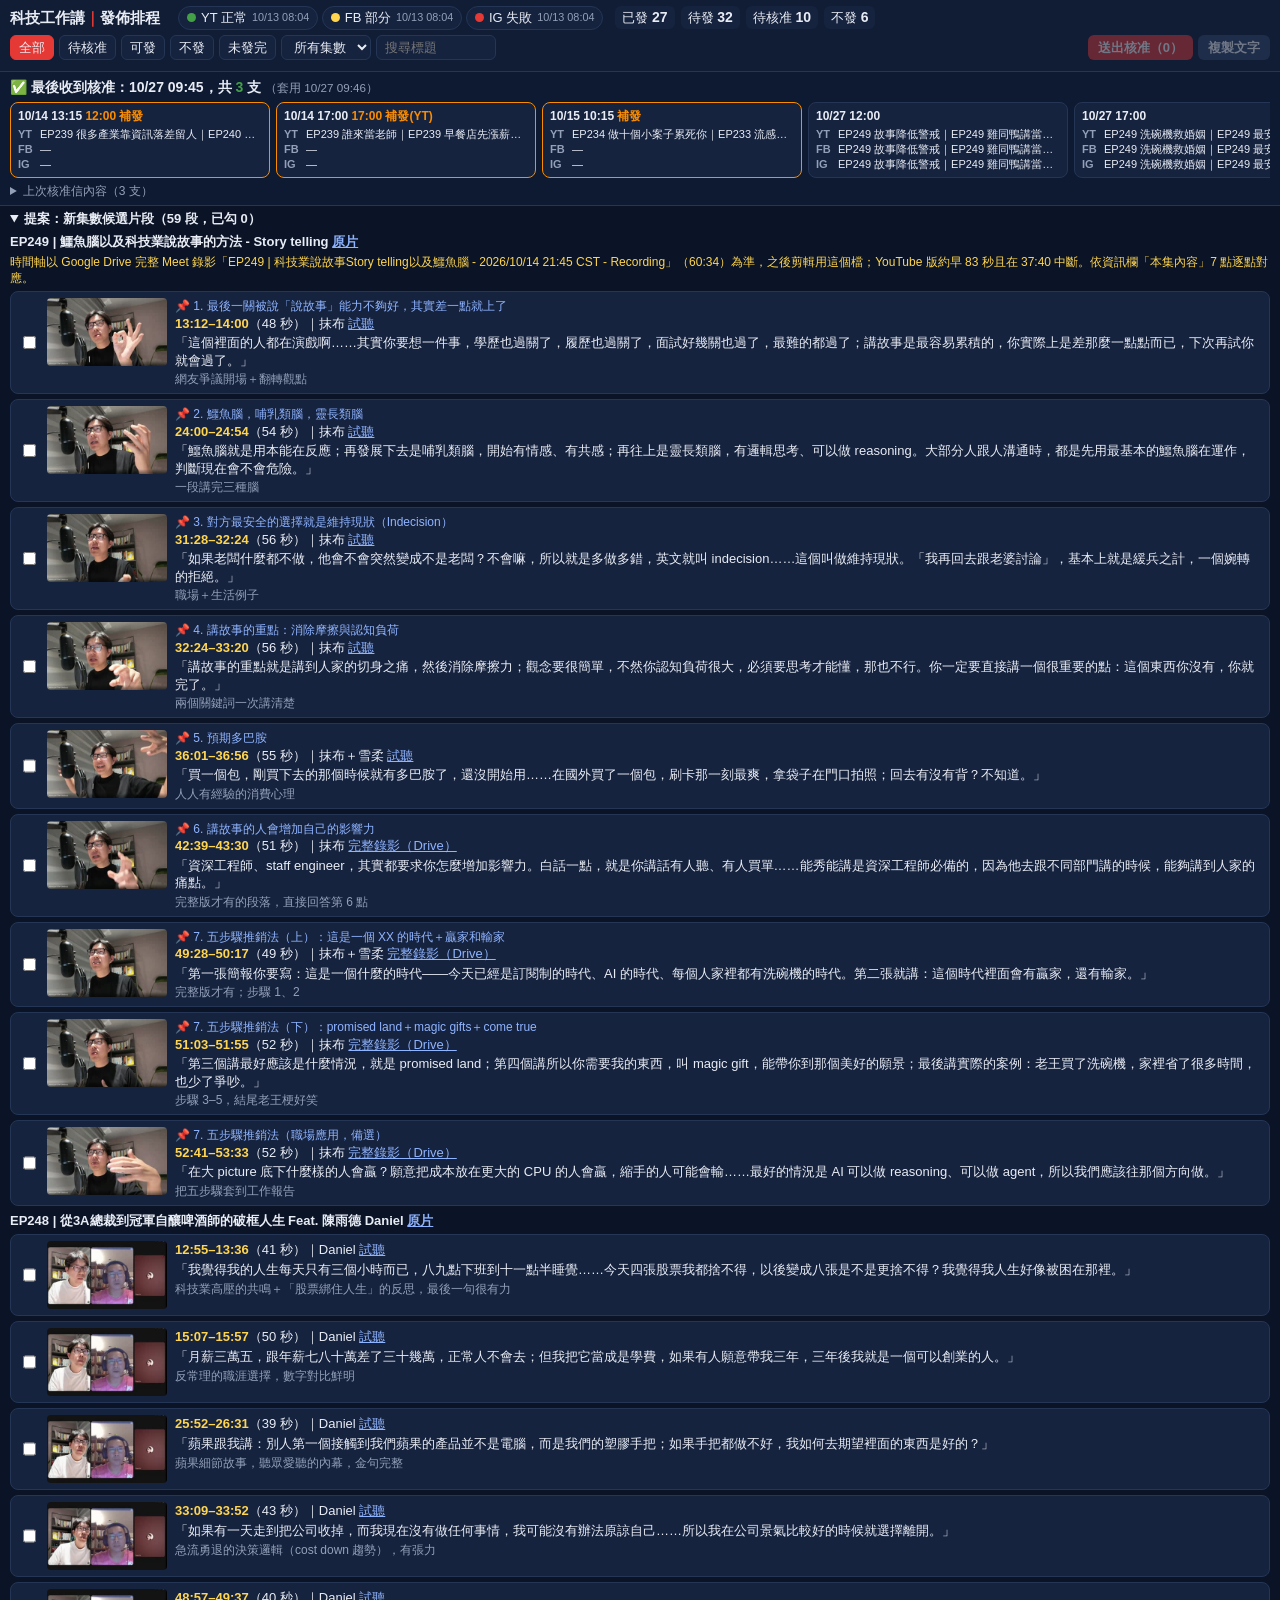
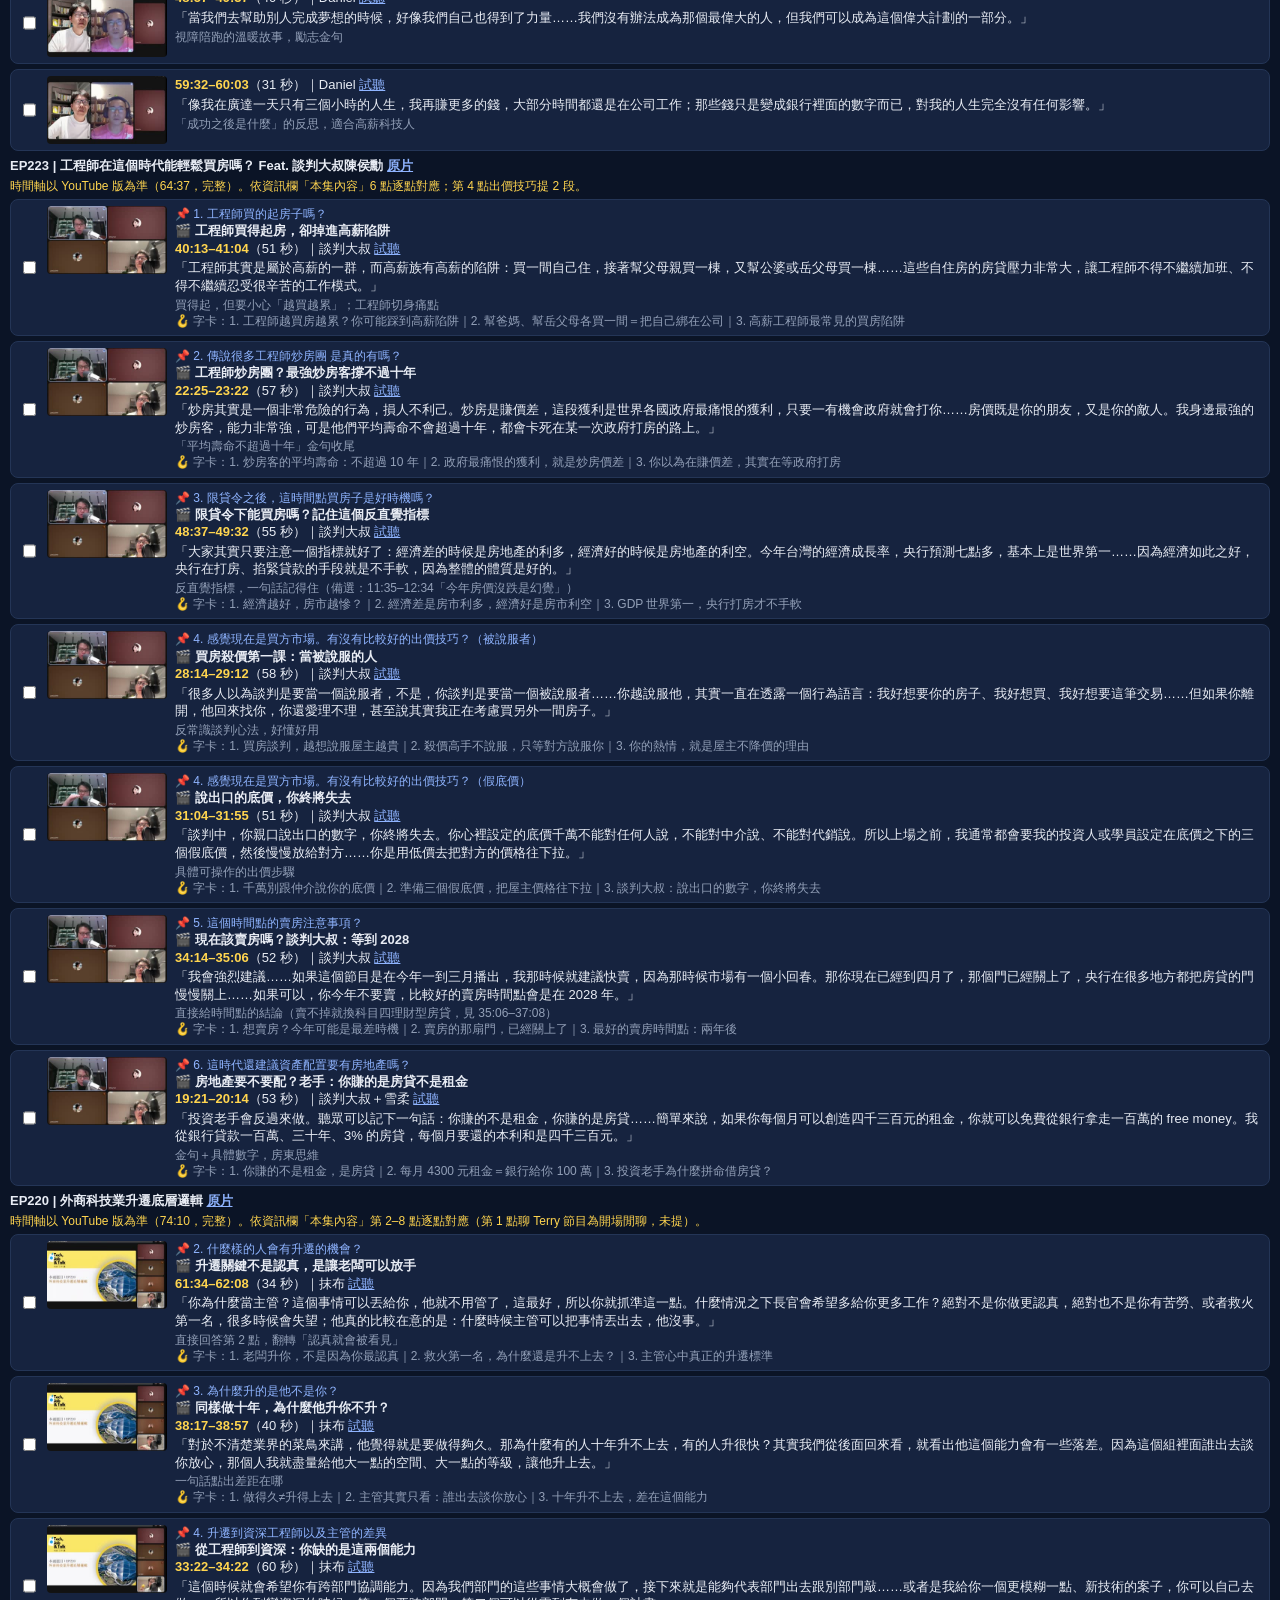
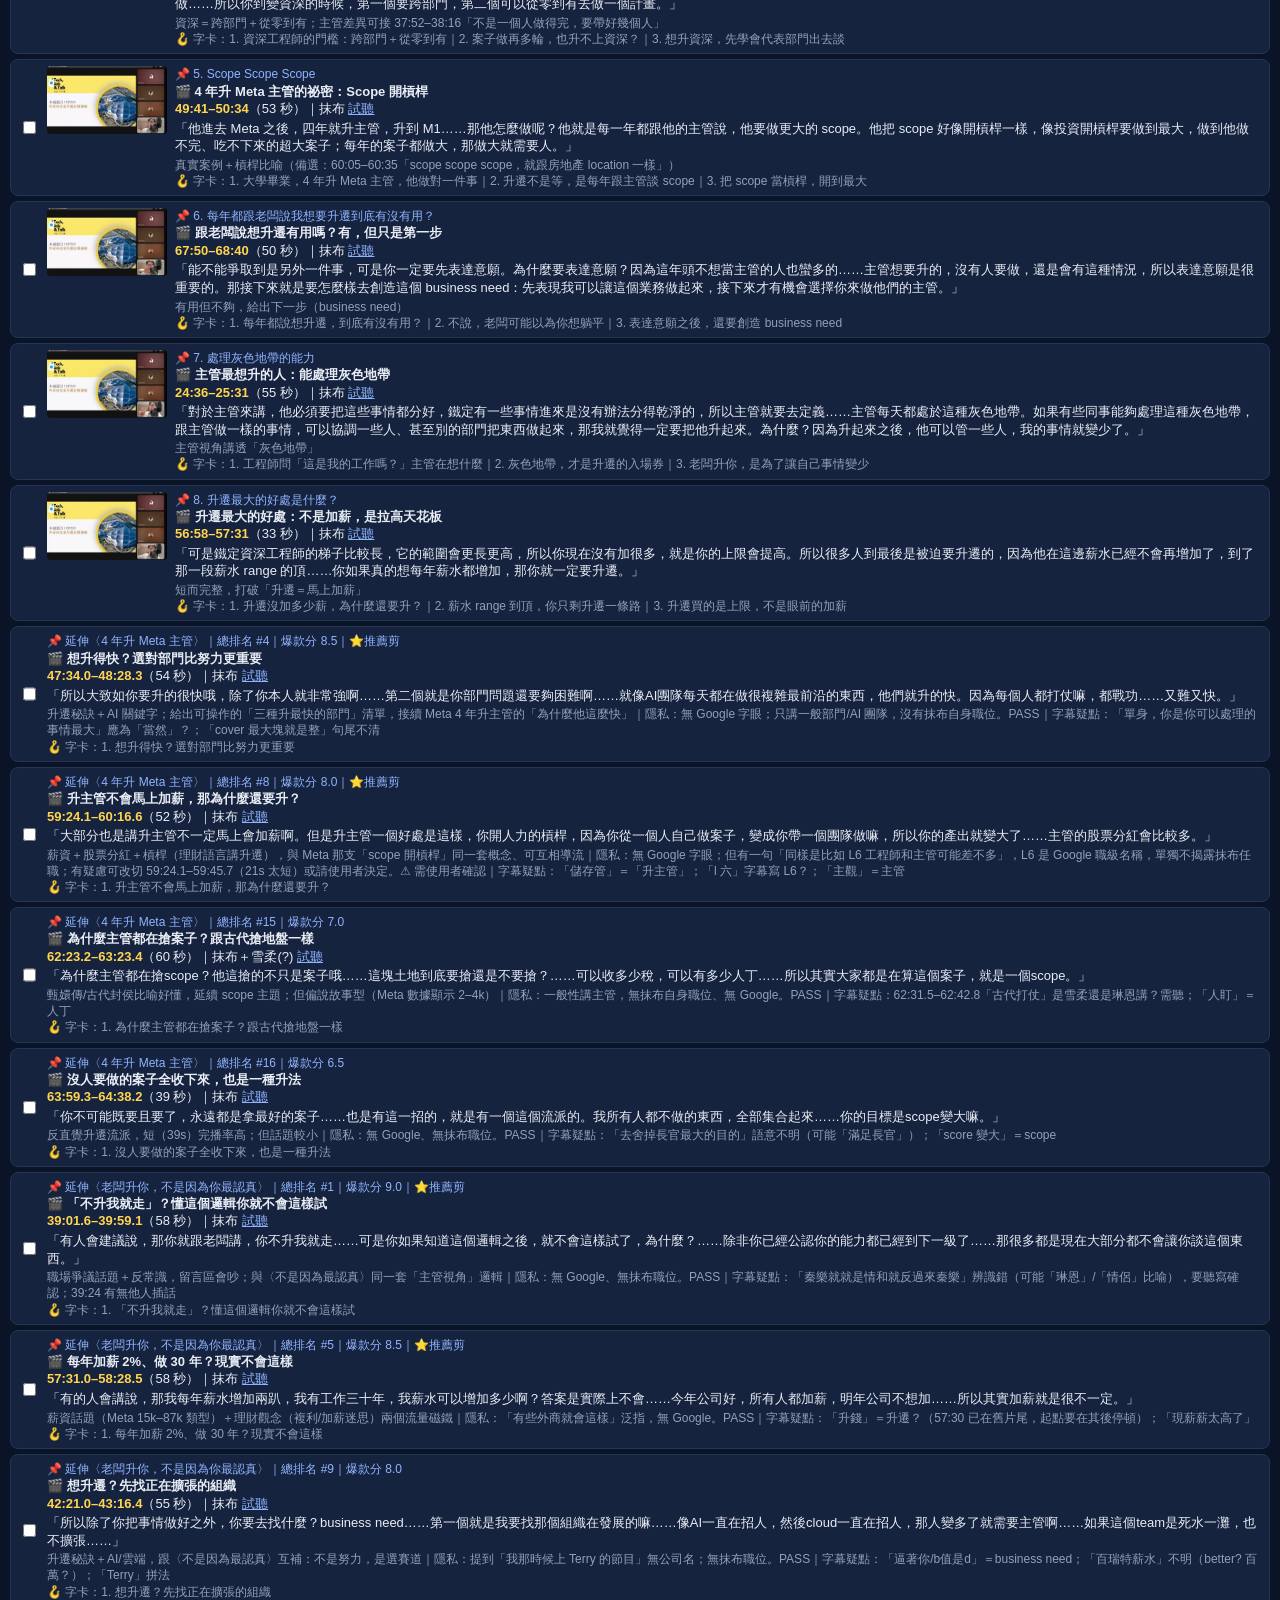
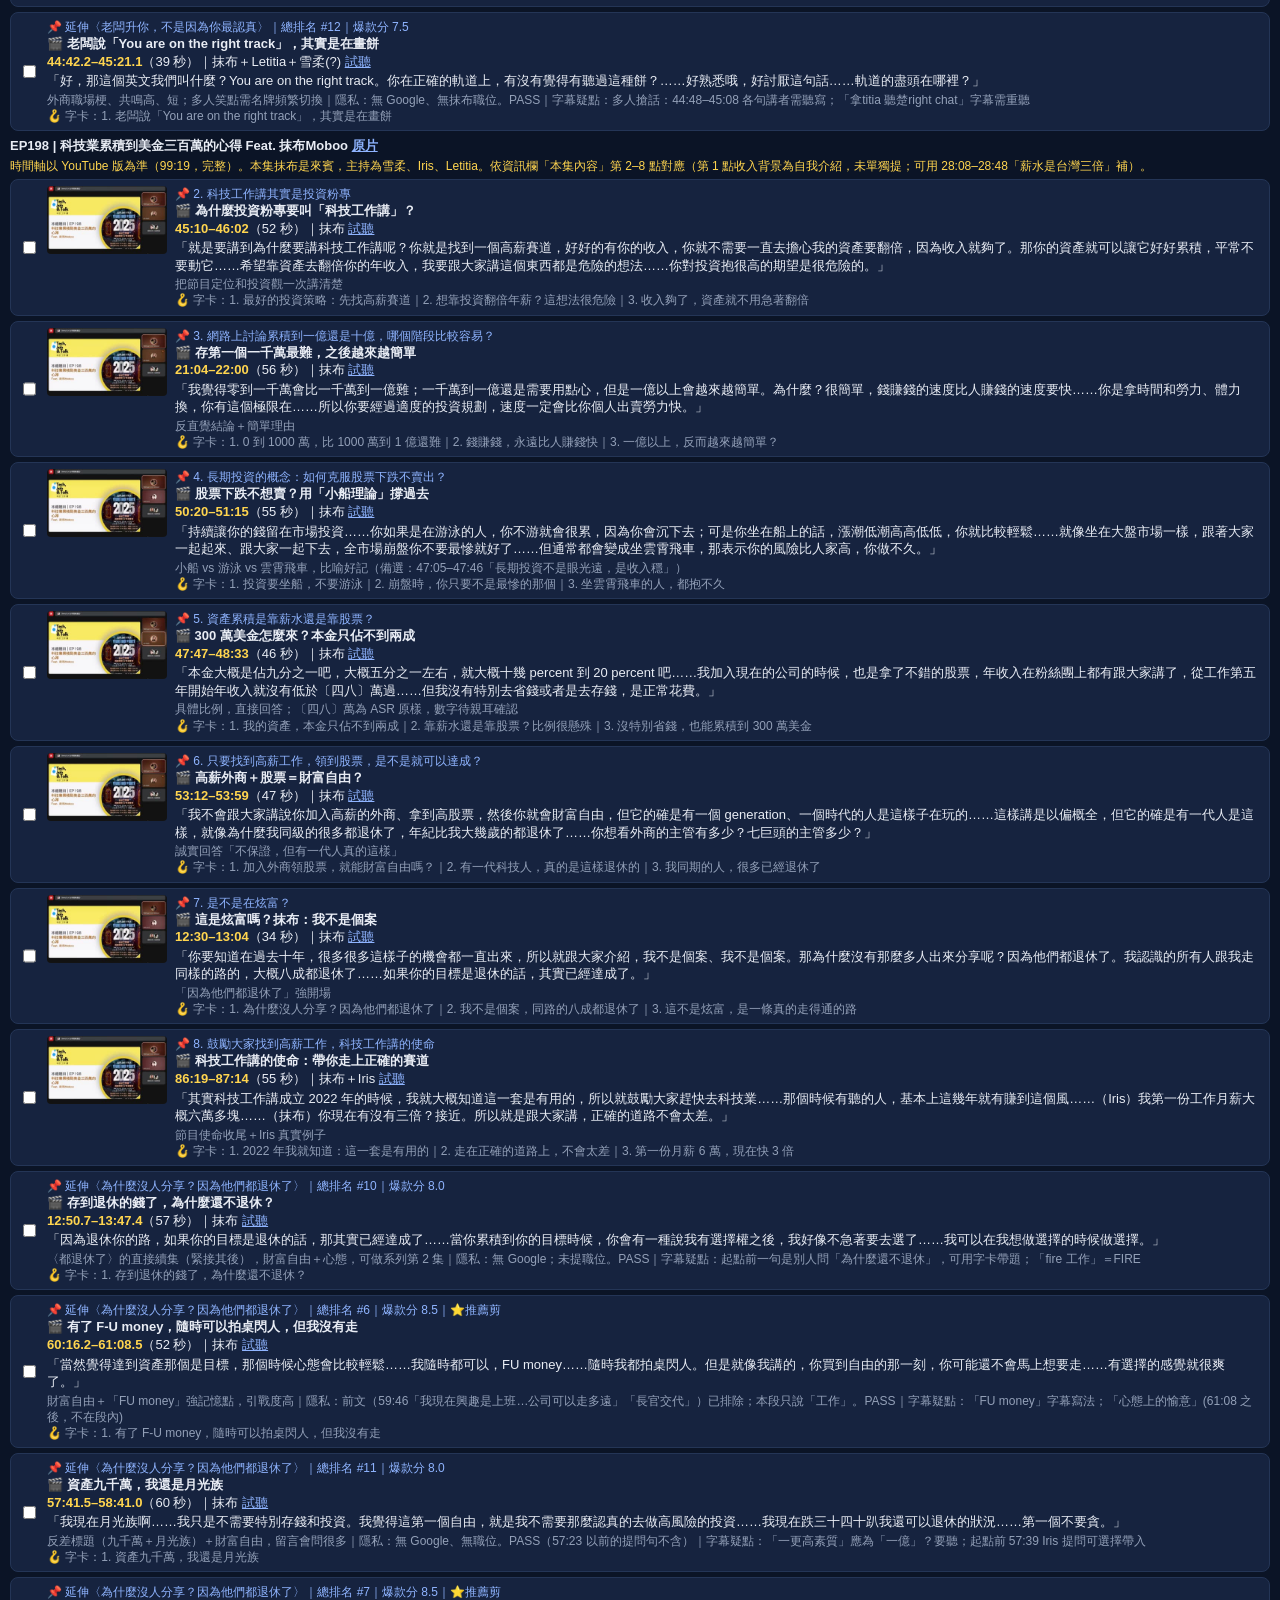
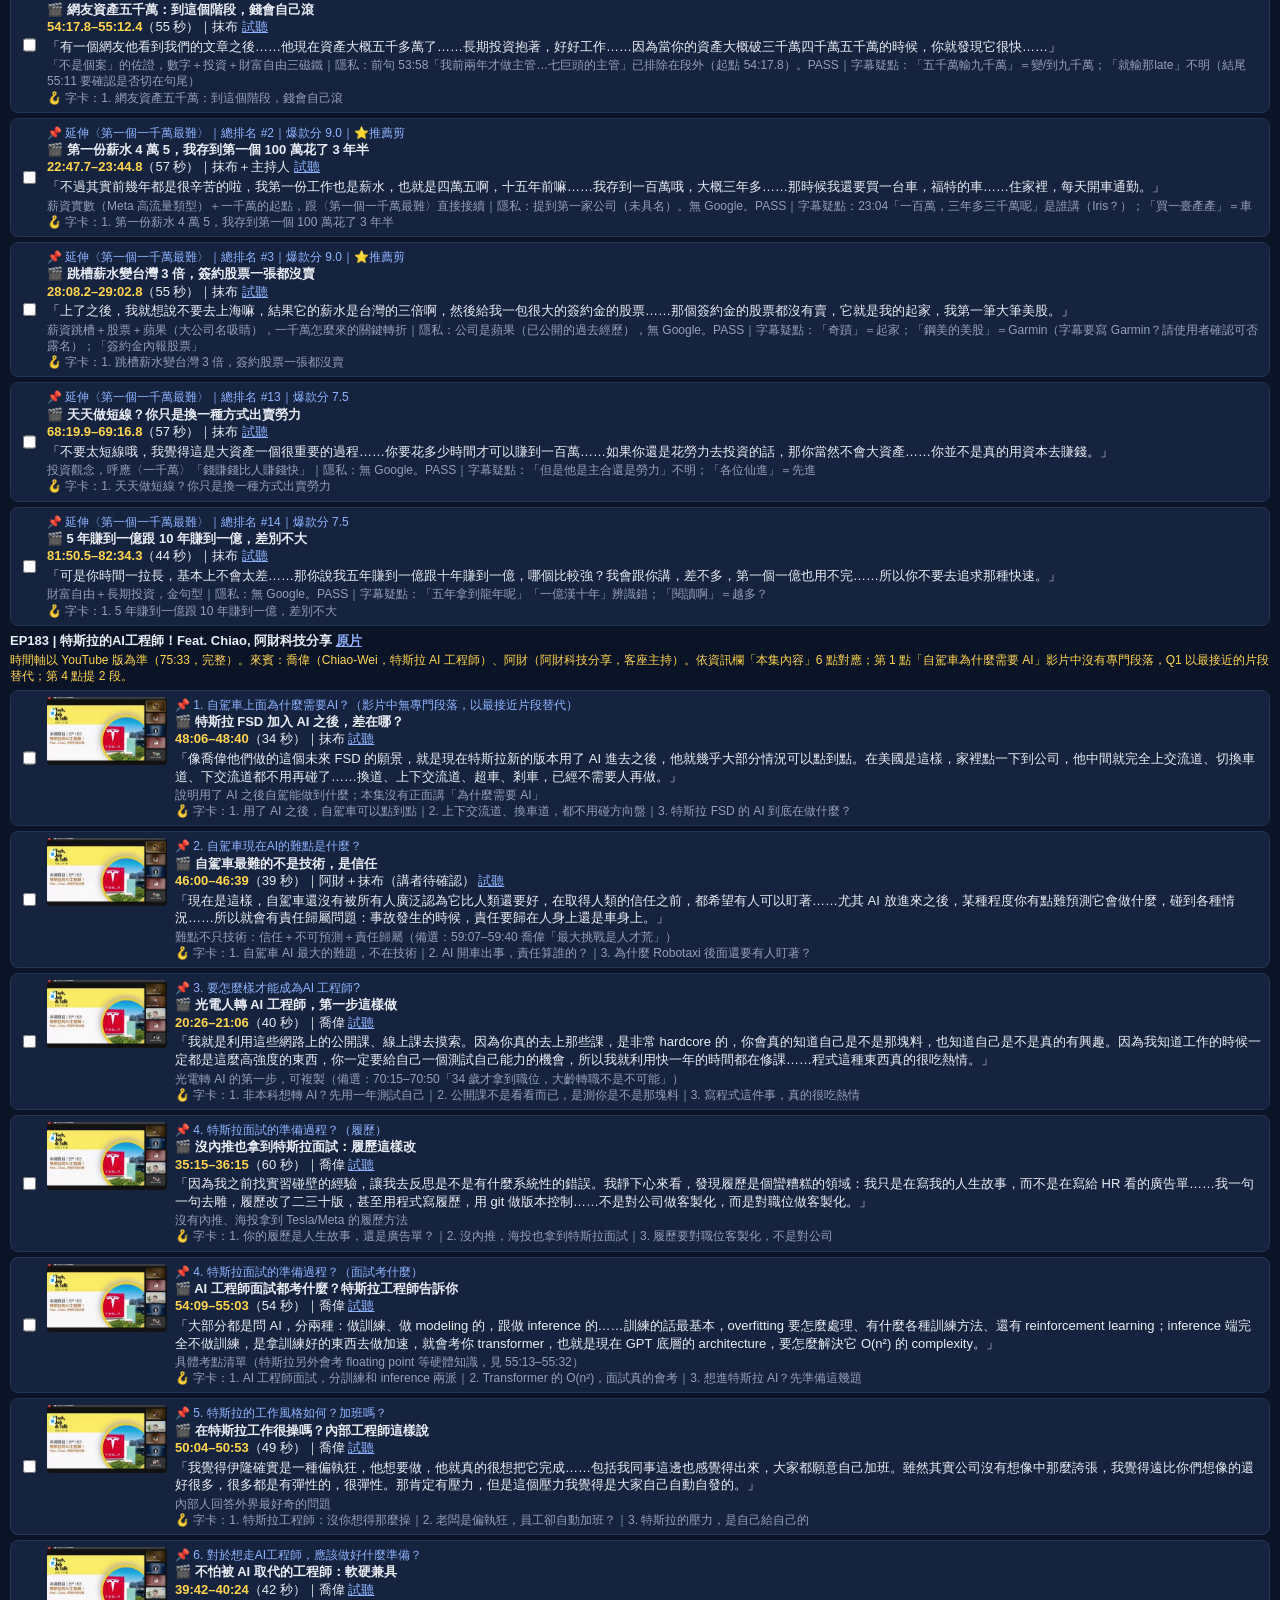
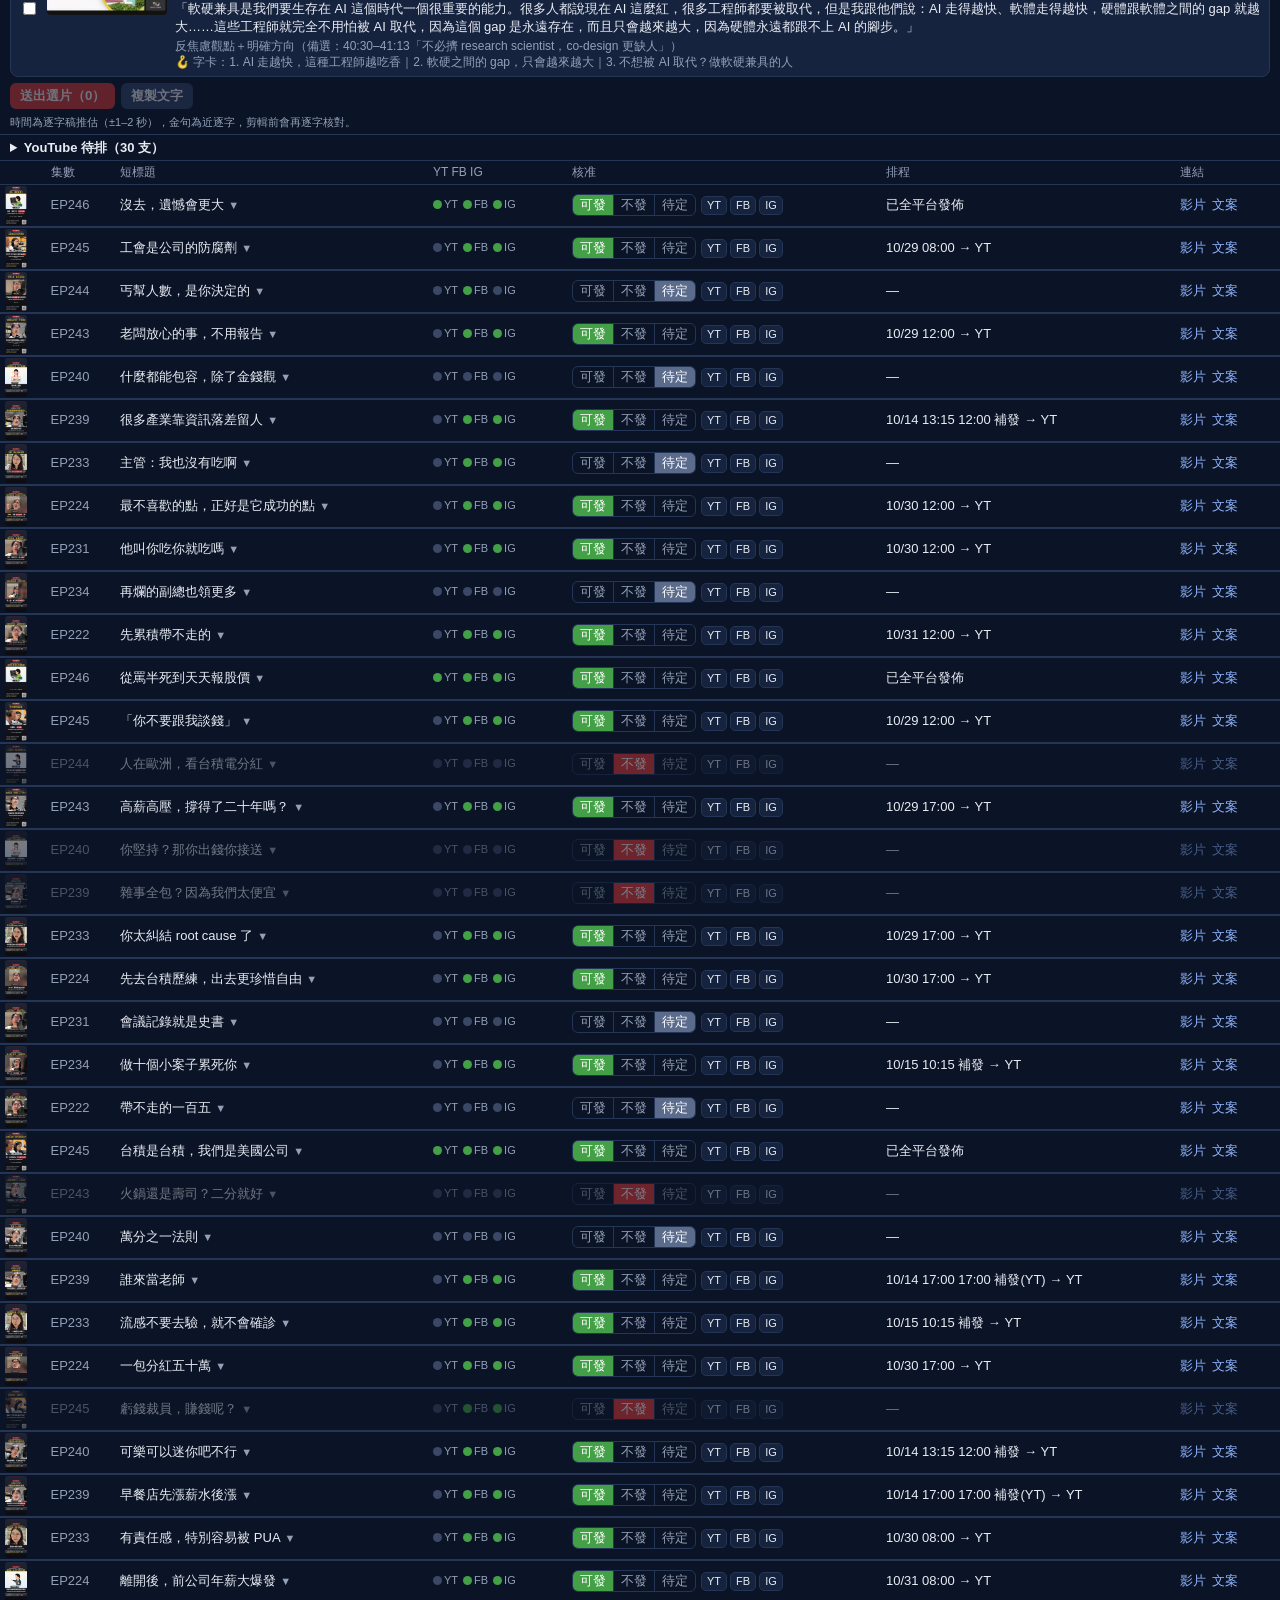
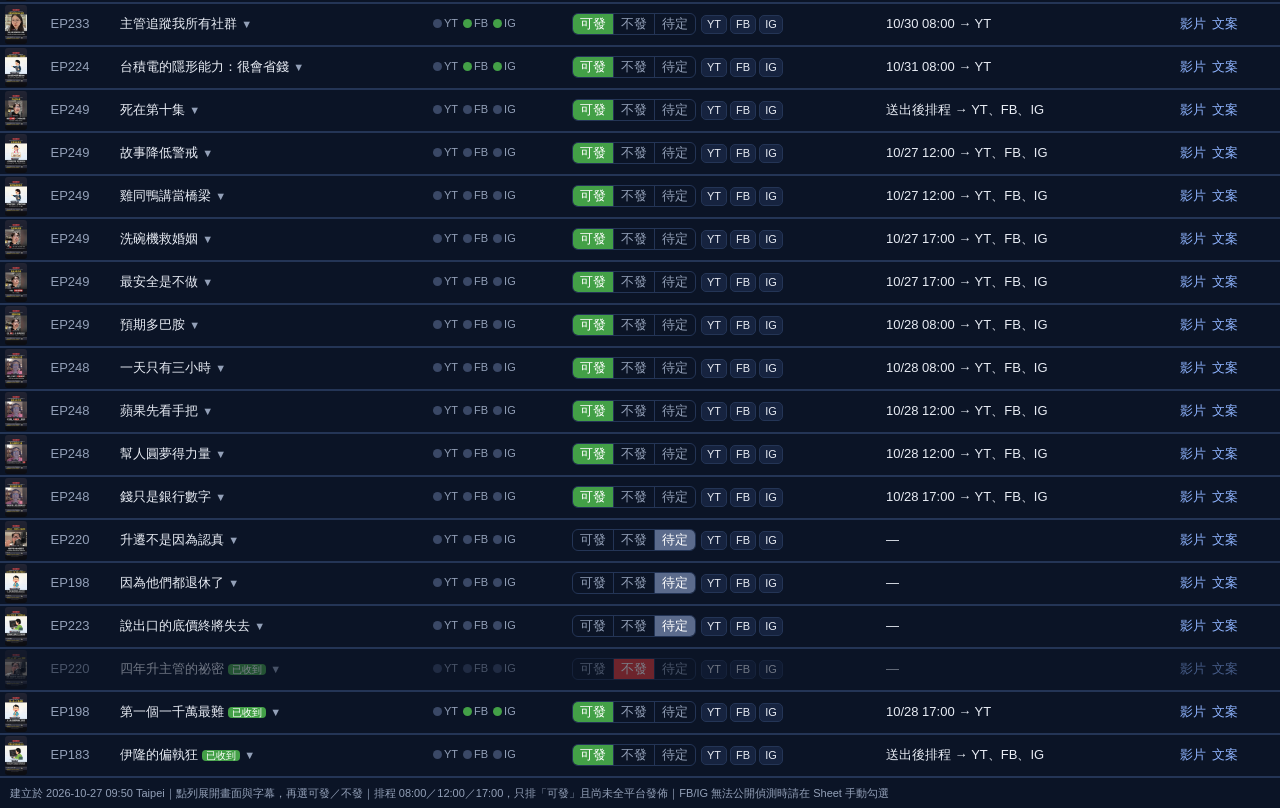
==== Cdj1cq3x3gEFyC5WbNqRdjoU/index.html @ 6e425d93 "deploy" ====
<!doctype html><html lang="zh-Hant"><head><meta charset="utf-8"><meta name="robots" content="noindex,nofollow,noarchive">
<meta name="viewport" content="width=device-width,initial-scale=1,viewport-fit=cover">
<title>科技工作講｜短影音發佈排程</title>
<style>
:root{--red:#E53935;--bg:#0B1426;--panel:#111D35;--card:#16233F;--line:#243556;--txt:#E8ECF4;--mut:#93A0B8;--yel:#FFD54F;--grn:#43A047;--org:#FB8C00}
*{box-sizing:border-box}html,body{margin:0;background:var(--bg);color:var(--txt);font:13px/1.35 -apple-system,"PingFang TC","Noto Sans TC","Microsoft JhengHei",sans-serif}
header{position:sticky;top:0;z-index:5;background:var(--panel);border-bottom:1px solid var(--line);padding:6px 10px}
.top{display:flex;flex-wrap:wrap;gap:6px 12px;align-items:center}
h1{font-size:15px;margin:0 6px 0 0;white-space:nowrap}h1 b{color:var(--red)}
.badge{display:inline-flex;gap:5px;align-items:center;background:var(--card);border:1px solid var(--line);border-radius:12px;padding:2px 8px;cursor:help;white-space:nowrap}
.dot{width:9px;height:9px;border-radius:50%;display:inline-block;background:#455}
.ok{background:var(--grn)}.partial{background:var(--yel)}.failed{background:var(--red)}
.badge small{color:var(--mut)}
.cnt{display:flex;gap:6px}.cnt span{background:var(--card);border-radius:6px;padding:2px 7px;cursor:pointer;white-space:nowrap}.cnt b{font-size:14px}
.flt{display:flex;flex-wrap:wrap;gap:5px;margin-top:5px;align-items:center}
.flt button,.flt select,.flt input{background:var(--card);color:var(--txt);border:1px solid var(--line);border-radius:6px;padding:3px 8px;font:inherit}
.flt button.on{background:var(--red);border-color:var(--red)}.flt input{width:120px}
.sendbtn{margin-left:auto;display:flex;gap:5px}.sendbtn button{background:var(--red);border:0;color:#fff;border-radius:6px;padding:4px 10px;font-weight:600}
.sendbtn button:disabled{opacity:.4}.sendbtn #copy{background:#33456b}
#msg{font-size:12px;color:var(--yel);width:100%;min-height:0}
table{width:100%;border-collapse:collapse}
th{position:sticky;top:var(--hh,84px);background:var(--bg);color:var(--mut);font-weight:500;text-align:left;font-size:12px;padding:3px 5px;border-bottom:1px solid var(--line);z-index:2}
td{padding:1px 5px;border-bottom:1px solid var(--line);vertical-align:middle}
tr.chg td{background:#1d2b4d}tr.no td{opacity:.45}
tr.main{cursor:pointer;-webkit-tap-highlight-color:transparent}
tr.main:active{background:#1a2744}
.th img{width:22px;height:39px;object-fit:cover;border-radius:3px;display:block;background:#0a1020}
.ep{color:var(--mut);white-space:nowrap}.ti .m{display:none}.ti{max-width:280px}
.ti .hint{color:var(--mut);font-size:11px;margin-left:4px}
.pl{white-space:nowrap}.pl a,.pl span{display:inline-flex;align-items:center;gap:2px;margin-right:5px;color:var(--mut);text-decoration:none;font-size:11px}
.pl .y{background:var(--grn)}.pl .n{background:#3a4866}
.tg{display:inline-flex;border:1px solid var(--line);border-radius:6px;overflow:hidden}
.tg button{background:transparent;color:var(--mut);border:0;padding:1px 7px;font:inherit;cursor:pointer}
.xt{display:inline-flex;gap:3px;margin-left:5px}.xt button{background:var(--card);color:var(--txt);border:1px solid var(--line);border-radius:5px;padding:1px 5px;font:inherit;font-size:11px;cursor:pointer}.xt button.off{color:var(--mut);text-decoration:line-through;opacity:.5}.pl .x{text-decoration:line-through;opacity:.4}
.tg button+button{border-left:1px solid var(--line)}
.tg .on.a{background:var(--grn);color:#fff}.tg .on.b{background:var(--red);color:#fff}.tg .on.c{background:#5b6b8c;color:#fff}
.sl{white-space:nowrap;font-variant-numeric:tabular-nums}.sl.pend{color:var(--yel)}
.lk a{color:#8fb4ff;margin-right:6px;text-decoration:none;white-space:nowrap}
tr.detail td{padding:0;border-bottom:1px solid var(--line);background:#0e1830}
.panel{display:none;padding:10px 12px 12px;gap:12px}
tr.open .panel{display:flex;flex-wrap:wrap;align-items:flex-start}
.panel .big{width:135px;max-width:40vw;border-radius:8px;border:1px solid var(--line);background:#000;display:block}
.panel .subs{flex:1;min-width:180px;max-height:220px;overflow:auto;-webkit-overflow-scrolling:touch;font-size:13px;line-height:1.45;color:var(--txt)}
.panel .subs .cue{padding:2px 0;border-bottom:1px solid rgba(36,53,86,.55)}
.panel .subs .cue:last-child{border-bottom:0}
.panel .subs .empty{color:var(--mut)}
.panel .meta{width:100%;color:var(--mut);font-size:11px;margin-top:2px}
#rc{padding:6px 10px;border-bottom:1px solid var(--line);background:#0e1a31}
#rc .sum{font-size:14px;font-weight:600}#rc .sum b{color:var(--grn)}
#rc .warn{background:var(--red);color:#fff;border-radius:6px;padding:6px 8px;margin:4px 0;font-weight:600}
#rc .tl{display:flex;gap:6px;overflow-x:auto;padding:5px 0;-webkit-overflow-scrolling:touch}
#rc .card{flex:0 0 auto;min-width:190px;max-width:260px;background:var(--card);border:1px solid var(--line);border-radius:8px;padding:5px 7px;font-size:11px}
#rc .card.mk{border-color:var(--org)}#rc .card h4{margin:0 0 3px;font-size:12px}#rc .card h4 i{color:var(--org);font-style:normal}
#rc .card div{white-space:nowrap;overflow:hidden;text-overflow:ellipsis}#rc .card b{display:inline-block;width:22px;color:var(--mut)}
#rc details{font-size:12px}#rc summary{cursor:pointer;color:var(--mut)}#rc li{margin:1px 0}#rc li .s{color:var(--yel)}
.rcv{background:var(--grn);color:#fff;border-radius:4px;font-size:10px;padding:0 4px;margin-left:4px;white-space:nowrap}
#ytq{padding:4px 10px;border-bottom:1px solid var(--line)}#ytq summary{cursor:pointer;font-weight:600}
#ytq .yi{background:var(--card);border:1px solid var(--line);border-radius:8px;padding:6px 8px;margin:5px 0}
#ytq .yi .h{display:flex;gap:6px;align-items:baseline;flex-wrap:wrap}#ytq .yi .tm{color:var(--yel);font-weight:600;white-space:nowrap}
#ytq .yi pre{white-space:pre-wrap;font:inherit;font-size:12px;color:var(--mut);margin:4px 0 0;max-height:7.5em;overflow:auto}
#ytq .yi button{background:#33456b;color:#fff;border:0;border-radius:5px;padding:2px 7px;font:inherit;font-size:11px}
.schd{background:#1565c0;color:#fff;border-radius:4px;font-size:10px;padding:0 4px;margin-left:3px}
#pp{padding:4px 10px;border-bottom:1px solid var(--line)}#pp>details>summary{cursor:pointer;font-weight:600}
#pp .pe{margin:6px 0}#pp .pe h3{font-size:13px;margin:6px 0 3px}#pp .pc{display:flex;gap:8px;background:var(--card);border:1px solid var(--line);border-radius:8px;padding:6px 8px;margin:5px 0;cursor:pointer}
#pp .pc.on{border-color:var(--grn);background:#183a2a}#pp .pc img{width:120px;height:68px;object-fit:cover;border-radius:4px;flex:0 0 auto}#pp .pc input{margin-top:3px;flex:0 0 auto}
#pp .pc .tm{color:var(--yel);font-weight:600}#pp .pc .q{margin:2px 0}#pp .pc .w{color:var(--mut);font-size:12px}#pp .pb{display:flex;gap:6px;margin:6px 0}#pp .pb button{background:var(--red);color:#fff;border:0;border-radius:6px;padding:4px 10px;font-weight:600}#pp .pb button:disabled{opacity:.4}
footer{color:var(--mut);font-size:11px;padding:8px 10px}
@media (max-width:700px){
 thead{display:none}table,tbody{display:block}
 tr.main{display:grid;grid-template-columns:32px 1fr auto;grid-template-areas:"th ti ti" "th pl sl" "th tg lk";gap:2px 6px;padding:5px 8px;border-bottom:1px solid var(--line)}
 tr.main td{border:0;padding:0}td.th{grid-area:th}td.ep{display:none}td.ti{grid-area:ti;max-width:none}
 td.pl{grid-area:pl}td.tg2{grid-area:tg}td.sl{grid-area:sl;text-align:right}td.lk{grid-area:lk;text-align:right}
 tr.detail{display:block;padding:0}
 tr.detail td{display:block;border:0}
 .panel .big{width:160px;max-width:46vw}
 .panel .subs{max-height:260px;min-width:0;width:100%}
 .ti .m{display:inline} .tg button{padding:5px 10px}.flt input{width:90px}.sendbtn{margin-left:0}
 .th img{width:28px;height:50px}
}
</style></head><body>
<header id="hd"><div class="top"><h1>科技工作講<b>｜</b>發佈排程</h1>
<span id="badges"></span><div class="cnt" id="cnt"></div></div>
<div class="flt" id="flt">
<button data-f="all" class="on">全部</button><button data-f="pending">待核准</button><button data-f="go">可發</button><button data-f="no">不發</button><button data-f="unpub">未發完</button>
<select id="ep"><option value="">所有集數</option></select><input id="q" placeholder="搜尋標題">
<div class="sendbtn"><button id="send" disabled>送出核准（0）</button><button id="copy" disabled>複製文字</button></div>
<div id="msg"><noscript>需要 JavaScript：請下載後用瀏覽器開啟</noscript></div></div></header>
<section id="rc"></section>
<section id="pp"></section>
<section id="ytq"></section>
<table><thead><tr><th></th><th>集數</th><th>短標題</th><th>YT FB IG</th><th>核准</th><th>排程</th><th>連結</th></tr></thead><tbody id="tb"></tbody></table>
<footer id="ft"></footer>
<script>
var D={"props": [{"ep": "EP249", "title": "鱷魚腦以及科技業說故事的方法 - Story telling", "yt": "Uy1rK1YH2jw", "src": "EP249/EP249_meet_full.mp4", "tmoff": 83, "note": "時間軸以 Google Drive 完整 Meet 錄影「EP249 | 科技業說故事Story telling以及鱷魚腦 - 2026/10/14 21:45 CST - Recording」（60:34）為準，之後剪輯用這個檔；YouTube 版約早 83 秒且在 37:40 中斷。依資訊欄「本集內容」7 點逐點對應。", "items": [{"id": "EP249-M1", "pt": "1. 最後一關被說「說故事」能力不夠好，其實差一點就上了", "s": "13:12", "e": "14:00", "sp": "抹布", "q": "這個裡面的人都在演戲啊……其實你要想一件事，學歷也過關了，履歷也過關了，面試好幾關也過了，最難的都過了；講故事是最容易累積的，你實際上是差那麼一點點而已，下次再試你就會過了。", "why": "網友爭議開場＋翻轉觀點", "dur": 48, "img": "[data-uri]"}, {"id": "EP249-M2", "pt": "2. 鱷魚腦，哺乳類腦，靈長類腦", "s": "24:00", "e": "24:54", "sp": "抹布", "q": "鱷魚腦就是用本能在反應；再發展下去是哺乳類腦，開始有情感、有共感；再往上是靈長類腦，有邏輯思考、可以做 reasoning。大部分人跟人溝通時，都是先用最基本的鱷魚腦在運作，判斷現在會不會危險。", "why": "一段講完三種腦", "dur": 54, "img": "[data-uri]"}, {"id": "EP249-M3", "pt": "3. 對方最安全的選擇就是維持現狀（Indecision）", "s": "31:28", "e": "32:24", "sp": "抹布", "q": "如果老闆什麼都不做，他會不會突然變成不是老闆？不會嘛，所以就是多做多錯，英文就叫 indecision……這個叫做維持現狀。「我再回去跟老婆討論」，基本上就是緩兵之計，一個婉轉的拒絕。", "why": "職場＋生活例子", "dur": 56, "img": "[data-uri]"}, {"id": "EP249-M4", "pt": "4. 講故事的重點：消除摩擦與認知負荷", "s": "32:24", "e": "33:20", "sp": "抹布", "q": "講故事的重點就是講到人家的切身之痛，然後消除摩擦力；觀念要很簡單，不然你認知負荷很大，必須要思考才能懂，那也不行。你一定要直接講一個很重要的點：這個東西你沒有，你就完了。", "why": "兩個關鍵詞一次講清楚", "dur": 56, "img": "[data-uri]"}, {"id": "EP249-M5", "pt": "5. 預期多巴胺", "s": "36:01", "e": "36:56", "sp": "抹布＋雪柔", "q": "買一個包，剛買下去的那個時候就有多巴胺了，還沒開始用……在國外買了一個包，刷卡那一刻最爽，拿袋子在門口拍照；回去有沒有背？不知道。", "why": "人人有經驗的消費心理", "dur": 55, "img": "[data-uri]"}, {"id": "EP249-M6", "pt": "6. 講故事的人會增加自己的影響力", "s": "42:39", "e": "43:30", "sp": "抹布", "q": "資深工程師、staff engineer，其實都要求你怎麼增加影響力。白話一點，就是你講話有人聽、有人買單……能秀能講是資深工程師必備的，因為他去跟不同部門講的時候，能夠講到人家的痛點。", "why": "完整版才有的段落，直接回答第 6 點", "dur": 51, "img": "[data-uri]"}, {"id": "EP249-M7a", "pt": "7. 五步驟推銷法（上）：這是一個 XX 的時代＋贏家和輸家", "s": "49:28", "e": "50:17", "sp": "抹布＋雪柔", "q": "第一張簡報你要寫：這是一個什麼的時代——今天已經是訂閱制的時代、AI 的時代、每個人家裡都有洗碗機的時代。第二張就講：這個時代裡面會有贏家，還有輸家。", "why": "完整版才有；步驟 1、2", "dur": 49, "img": "[data-uri]"}, {"id": "EP249-M7b", "pt": "7. 五步驟推銷法（下）：promised land＋magic gifts＋come true", "s": "51:03", "e": "51:55", "sp": "抹布", "q": "第三個講最好應該是什麼情況，就是 promised land；第四個講所以你需要我的東西，叫 magic gift，能帶你到那個美好的願景；最後講實際的案例：老王買了洗碗機，家裡省了很多時間，也少了爭吵。", "why": "步驟 3–5，結尾老王梗好笑", "dur": 52, "img": "[data-uri]"}, {"id": "EP249-M7c", "pt": "7. 五步驟推銷法（職場應用，備選）", "s": "52:41", "e": "53:33", "sp": "抹布", "q": "在大 picture 底下什麼樣的人會贏？願意把成本放在更大的 CPU 的人會贏，縮手的人可能會輸……最好的情況是 AI 可以做 reasoning、可以做 agent，所以我們應該往那個方向做。", "why": "把五步驟套到工作報告", "dur": 52, "img": "[data-uri]"}], "drive": "https://drive.google.com/file/d/1x0Qxv3w7Jk6jLsrOrbGe2_zj61z-ezE1/view", "ytmax": 2255}, {"ep": "EP248", "title": "從3A總裁到冠軍自釀啤酒師的破框人生 Feat. 陳雨德 Daniel", "yt": "3SpStIsKxYw", "items": [{"id": "EP248-P1", "s": "12:55", "e": "13:36", "sp": "Daniel", "q": "我覺得我的人生每天只有三個小時而已，八九點下班到十一點半睡覺……今天四張股票我都捨不得，以後變成八張是不是更捨不得？我覺得我人生好像被困在那裡。", "why": "科技業高壓的共鳴＋「股票綁住人生」的反思，最後一句很有力", "dur": 41, "img": "[data-uri]"}, {"id": "EP248-P2", "s": "15:07", "e": "15:57", "sp": "Daniel", "q": "月薪三萬五，跟年薪七八十萬差了三十幾萬，正常人不會去；但我把它當成是學費，如果有人願意帶我三年，三年後我就是一個可以創業的人。", "why": "反常理的職涯選擇，數字對比鮮明", "dur": 50, "img": "[data-uri]"}, {"id": "EP248-P3", "s": "25:52", "e": "26:31", "sp": "Daniel", "q": "蘋果跟我講：別人第一個接觸到我們蘋果的產品並不是電腦，而是我們的塑膠手把；如果手把都做不好，我如何去期望裡面的東西是好的？", "why": "蘋果細節故事，聽眾愛聽的內幕，金句完整", "dur": 39, "img": "[data-uri]"}, {"id": "EP248-P4", "s": "33:09", "e": "33:52", "sp": "Daniel", "q": "如果有一天走到把公司收掉，而我現在沒有做任何事情，我可能沒有辦法原諒自己……所以我在公司景氣比較好的時候就選擇離開。", "why": "急流勇退的決策邏輯（cost down 趨勢），有張力", "dur": 43, "img": "[data-uri]"}, {"id": "EP248-P5", "s": "48:57", "e": "49:37", "sp": "Daniel", "q": "當我們去幫助別人完成夢想的時候，好像我們自己也得到了力量……我們沒有辦法成為那個最偉大的人，但我們可以成為這個偉大計劃的一部分。", "why": "視障陪跑的溫暖故事，勵志金句", "dur": 40, "img": "[data-uri]"}, {"id": "EP248-P6", "s": "59:32", "e": "60:03", "sp": "Daniel", "q": "像我在廣達一天只有三個小時的人生，我再賺更多的錢，大部分時間都還是在公司工作；那些錢只是變成銀行裡面的數字而已，對我的人生完全沒有任何影響。", "why": "「成功之後是什麼」的反思，適合高薪科技人", "dur": 31, "img": "[data-uri]"}]}, {"ep": "EP223", "title": "工程師在這個時代能輕鬆買房嗎？ Feat. 談判大叔陳侯勳", "yt": "kLNdKJ7A_Hg", "note": "時間軸以 YouTube 版為準（64:37，完整）。依資訊欄「本集內容」6 點逐點對應；第 4 點出價技巧提 2 段。", "items": [{"id": "EP223-Q1", "pt": "1. 工程師買的起房子嗎？", "s": "40:13", "e": "41:04", "sp": "談判大叔", "q": "工程師其實是屬於高薪的一群，而高薪族有高薪的陷阱：買一間自己住，接著幫父母親買一棟，又幫公婆或岳父母買一棟……這些自住房的房貸壓力非常大，讓工程師不得不繼續加班、不得不繼續忍受很辛苦的工作模式。", "why": "買得起，但要小心「越買越累」；工程師切身痛點", "dur": 51, "img": "[data-uri]", "ttl": "工程師買得起房，卻掉進高薪陷阱", "hooks": ["工程師越買房越累？你可能踩到高薪陷阱", "幫爸媽、幫岳父母各買一間＝把自己綁在公司", "高薪工程師最常見的買房陷阱"]}, {"id": "EP223-Q2", "pt": "2. 傳說很多工程師炒房團 是真的有嗎？", "s": "22:25", "e": "23:22", "sp": "談判大叔", "q": "炒房其實是一個非常危險的行為，損人不利己。炒房是賺價差，這段獲利是世界各國政府最痛恨的獲利，只要一有機會政府就會打你……房價既是你的朋友，又是你的敵人。我身邊最強的炒房客，能力非常強，可是他們平均壽命不會超過十年，都會卡死在某一次政府打房的路上。", "why": "「平均壽命不超過十年」金句收尾", "dur": 57, "img": "[data-uri]", "ttl": "工程師炒房團？最強炒房客撐不過十年", "hooks": ["炒房客的平均壽命：不超過 10 年", "政府最痛恨的獲利，就是炒房價差", "你以為在賺價差，其實在等政府打房"]}, {"id": "EP223-Q3", "pt": "3. 限貸令之後，這時間點買房子是好時機嗎？", "s": "48:37", "e": "49:32", "sp": "談判大叔", "q": "大家其實只要注意一個指標就好了：經濟差的時候是房地產的利多，經濟好的時候是房地產的利空。今年台灣的經濟成長率，央行預測七點多，基本上是世界第一……因為經濟如此之好，央行在打房、掐緊貸款的手段就是不手軟，因為整體的體質是好的。", "why": "反直覺指標，一句話記得住（備選：11:35–12:34「今年房價沒跌是幻覺」）", "dur": 55, "img": "[data-uri]", "ttl": "限貸令下能買房嗎？記住這個反直覺指標", "hooks": ["經濟越好，房市越慘？", "經濟差是房市利多，經濟好是房市利空", "GDP 世界第一，央行打房才不手軟"]}, {"id": "EP223-Q4a", "pt": "4. 感覺現在是買方市場。有沒有比較好的出價技巧？（被說服者）", "s": "28:14", "e": "29:12", "sp": "談判大叔", "q": "很多人以為談判是要當一個說服者，不是，你談判是要當一個被說服者……你越說服他，其實一直在透露一個行為語言：我好想要你的房子、我好想買、我好想要這筆交易……但如果你離開，他回來找你，你還愛理不理，甚至說其實我正在考慮買另外一間房子。", "why": "反常識談判心法，好懂好用", "dur": 58, "img": "[data-uri]", "ttl": "買房殺價第一課：當被說服的人", "hooks": ["買房談判，越想說服屋主越貴", "殺價高手不說服，只等對方說服你", "你的熱情，就是屋主不降價的理由"]}, {"id": "EP223-Q4b", "pt": "4. 感覺現在是買方市場。有沒有比較好的出價技巧？（假底價）", "s": "31:04", "e": "31:55", "sp": "談判大叔", "q": "談判中，你親口說出口的數字，你終將失去。你心裡設定的底價千萬不能對任何人說，不能對中介說、不能對代銷說。所以上場之前，我通常都會要我的投資人或學員設定在底價之下的三個假底價，然後慢慢放給對方……你是用低價去把對方的價格往下拉。", "why": "具體可操作的出價步驟", "dur": 51, "img": "[data-uri]", "ttl": "說出口的底價，你終將失去", "hooks": ["千萬別跟仲介說你的底價", "準備三個假底價，把屋主價格往下拉", "談判大叔：說出口的數字，你終將失去"]}, {"id": "EP223-Q5", "pt": "5. 這個時間點的賣房注意事項？", "s": "34:14", "e": "35:06", "sp": "談判大叔", "q": "我會強烈建議……如果這個節目是在今年一到三月播出，我那時候就建議快賣，因為那時候市場有一個小回春。那你現在已經到四月了，那個門已經關上了，央行在很多地方都把房貸的門慢慢關上……如果可以，你今年不要賣，比較好的賣房時間點會是在 2028 年。", "why": "直接給時間點的結論（賣不掉就換科目四理財型房貸，見 35:06–37:08）", "dur": 52, "img": "[data-uri]", "ttl": "現在該賣房嗎？談判大叔：等到 2028", "hooks": ["想賣房？今年可能是最差時機", "賣房的那扇門，已經關上了", "最好的賣房時間點：兩年後"]}, {"id": "EP223-Q6", "pt": "6. 這時代還建議資產配置要有房地產嗎？", "s": "19:21", "e": "20:14", "sp": "談判大叔＋雪柔", "q": "投資老手會反過來做。聽眾可以記下一句話：你賺的不是租金，你賺的是房貸……簡單來說，如果你每個月可以創造四千三百元的租金，你就可以免費從銀行拿走一百萬的 free money。我從銀行貸款一百萬、三十年、3% 的房貸，每個月要還的本利和是四千三百元。", "why": "金句＋具體數字，房東思維", "dur": 53, "img": "[data-uri]", "ttl": "房地產要不要配？老手：你賺的是房貸不是租金", "hooks": ["你賺的不是租金，是房貸", "每月 4300 元租金＝銀行給你 100 萬", "投資老手為什麼拼命借房貸？"]}]}, {"ep": "EP220", "title": "外商科技業升遷底層邏輯", "yt": "H5RIBBpJPco", "note": "時間軸以 YouTube 版為準（74:10，完整）。依資訊欄「本集內容」第 2–8 點逐點對應（第 1 點聊 Terry 節目為開場閒聊，未提）。", "items": [{"id": "EP220-Q2", "pt": "2. 什麼樣的人會有升遷的機會？", "s": "61:34", "e": "62:08", "sp": "抹布", "q": "你為什麼當主管？這個事情可以丟給你，他就不用管了，這最好，所以你就抓準這一點。什麼情況之下長官會希望多給你更多工作？絕對不是你做更認真，絕對也不是你有苦勞、或者救火第一名，很多時候會失望；他真的比較在意的是：什麼時候主管可以把事情丟出去，他沒事。", "why": "直接回答第 2 點，翻轉「認真就會被看見」", "dur": 34, "img": "[data-uri]", "ttl": "升遷關鍵不是認真，是讓老闆可以放手", "hooks": ["老闆升你，不是因為你最認真", "救火第一名，為什麼還是升不上去？", "主管心中真正的升遷標準"]}, {"id": "EP220-Q3", "pt": "3. 為什麼升的是他不是你？", "s": "38:17", "e": "38:57", "sp": "抹布", "q": "對於不清楚業界的菜鳥來講，他覺得就是要做得夠久。那為什麼有的人十年升不上去，有的人升很快？其實我們從後面回來看，就看出他這個能力會有一些落差。因為這個組裡面誰出去談你放心，那個人我就盡量給他大一點的空間、大一點的等級，讓他升上去。", "why": "一句話點出差距在哪", "dur": 40, "img": "[data-uri]", "ttl": "同樣做十年，為什麼他升你不升？", "hooks": ["做得久≠升得上去", "主管其實只看：誰出去談你放心", "十年升不上去，差在這個能力"]}, {"id": "EP220-Q4", "pt": "4. 升遷到資深工程師以及主管的差異", "s": "33:22", "e": "34:22", "sp": "抹布", "q": "這個時候就會希望你有跨部門協調能力。因為我們部門的這些事情大概會做了，接下來就是能夠代表部門出去跟別部門敲……或者是我給你一個更模糊一點、新技術的案子，你可以自己去做……所以你到變資深的時候，第一個要跨部門，第二個可以從零到有去做一個計畫。", "why": "資深＝跨部門＋從零到有；主管差異可接 37:52–38:16「不是一個人做得完，要帶好幾個人」", "dur": 60, "img": "[data-uri]", "ttl": "從工程師到資深：你缺的是這兩個能力", "hooks": ["資深工程師的門檻：跨部門＋從零到有", "案子做再多輪，也升不上資深？", "想升資深，先學會代表部門出去談"]}, {"id": "EP220-Q5", "pt": "5. Scope Scope Scope", "s": "49:41", "e": "50:34", "sp": "抹布", "q": "他進去 Meta 之後，四年就升主管，升到 M1……那他怎麼做呢？他就是每一年都跟他的主管說，他要做更大的 scope。他把 scope 好像開槓桿一樣，像投資開槓桿要做到最大，做到他做不完、吃不下來的超大案子；每年的案子都做大，那做大就需要人。", "why": "真實案例＋槓桿比喻（備選：60:05–60:35「scope scope scope，就跟房地產 location 一樣」）", "dur": 53, "img": "[data-uri]", "ttl": "4 年升 Meta 主管的祕密：Scope 開槓桿", "hooks": ["大學畢業，4 年升 Meta 主管，他做對一件事", "升遷不是等，是每年跟主管談 scope", "把 scope 當槓桿，開到最大"]}, {"id": "EP220-Q6", "pt": "6. 每年都跟老闆說我想要升遷到底有沒有用？", "s": "67:50", "e": "68:40", "sp": "抹布", "q": "能不能爭取到是另外一件事，可是你一定要先表達意願。為什麼要表達意願？因為這年頭不想當主管的人也蠻多的……主管想要升的，沒有人要做，還是會有這種情況，所以表達意願是很重要的。那接下來就是要怎麼樣去創造這個 business need：先表現我可以讓這個業務做起來，接下來才有機會選擇你來做他們的主管。", "why": "有用但不夠，給出下一步（business need）", "dur": 50, "img": "[data-uri]", "ttl": "跟老闆說想升遷有用嗎？有，但只是第一步", "hooks": ["每年都說想升遷，到底有沒有用？", "不說，老闆可能以為你想躺平", "表達意願之後，還要創造 business need"]}, {"id": "EP220-Q7", "pt": "7. 處理灰色地帶的能力", "s": "24:36", "e": "25:31", "sp": "抹布", "q": "對於主管來講，他必須要把這些事情都分好，鐵定有一些事情進來是沒有辦法分得乾淨的，所以主管就要去定義……主管每天都處於這種灰色地帶。如果有些同事能夠處理這種灰色地帶，跟主管做一樣的事情，可以協調一些人、甚至別的部門把東西做起來，那我就覺得一定要把他升起來。為什麼？因為升起來之後，他可以管一些人，我的事情就變少了。", "why": "主管視角講透「灰色地帶」", "dur": 55, "img": "[data-uri]", "ttl": "主管最想升的人：能處理灰色地帶", "hooks": ["工程師問「這是我的工作嗎？」主管在想什麼", "灰色地帶，才是升遷的入場券", "老闆升你，是為了讓自己事情變少"]}, {"id": "EP220-Q8", "pt": "8. 升遷最大的好處是什麼？", "s": "56:58", "e": "57:31", "sp": "抹布", "q": "可是鐵定資深工程師的梯子比較長，它的範圍會更長更高，所以你現在沒有加很多，就是你的上限會提高。所以很多人到最後是被迫要升遷的，因為他在這邊薪水已經不會再增加了，到了那一段薪水 range 的頂……你如果真的想每年薪水都增加，那你就一定要升遷。", "why": "短而完整，打破「升遷＝馬上加薪」", "dur": 33, "img": "[data-uri]", "ttl": "升遷最大的好處：不是加薪，是拉高天花板", "hooks": ["升遷沒加多少薪，為什麼還要升？", "薪水 range 到頂，你只剩升遷一條路", "升遷買的是上限，不是眼前的加薪"]}, {"id": "EP220-H1", "pt": "延伸〈4 年升 Meta 主管〉｜總排名 #4｜爆款分 8.5｜⭐推薦剪", "ttl": "想升得快？選對部門比努力更重要", "s": "47:34.0", "e": "48:28.3", "sp": "抹布", "q": "所以大致如你要升的很快哦，除了你本人就非常強啊……第二個就是你部門問題還要夠困難啊……就像AI團隊每天都在做很複雜最前沿的東西，他們就升的快。因為每個人都打仗嘛，都戰功……又難又快。", "why": "升遷秘訣＋AI 關鍵字；給出可操作的「三種升最快的部門」清單，接續 Meta 4 年升主管的「為什麼他這麼快」｜隱私：無 Google 字眼；只講一般部門/AI 團隊，沒有抹布自身職位。PASS｜字幕疑點：「單身，你是你可以處理的事情最大」應為「當然」？；「cover 最大塊就是整」句尾不清", "dur": 54, "hooks": ["想升得快？選對部門比努力更重要"], "score": 8.5, "rank": 4, "rec": true, "rel": "4 年升 Meta 主管", "privacy": "無 Google 字眼；只講一般部門/AI 團隊，沒有抹布自身職位。PASS", "doubts": "「單身，你是你可以處理的事情最大」應為「當然」？；「cover 最大塊就是整」句尾不清", "batch": "hits_20261026", "img": ""}, {"id": "EP220-H2", "pt": "延伸〈4 年升 Meta 主管〉｜總排名 #8｜爆款分 8.0｜⭐推薦剪", "ttl": "升主管不會馬上加薪，那為什麼還要升？", "s": "59:24.1", "e": "60:16.6", "sp": "抹布", "q": "大部分也是講升主管不一定馬上會加薪啊。但是升主管一個好處是這樣，你開人力的槓桿，因為你從一個人自己做案子，變成你帶一個團隊做嘛，所以你的產出就變大了……主管的股票分紅會比較多。", "why": "薪資＋股票分紅＋槓桿（理財語言講升遷），與 Meta 那支「scope 開槓桿」同一套概念、可互相導流｜隱私：無 Google 字眼；但有一句「同樣是比如 L6 工程師和主管可能差不多」，L6 是 Google 職級名稱，單獨不揭露抹布任職；有疑慮可改切 59:24.1–59:45.7（21s 太短）或請使用者決定。⚠ 需使用者確認｜字幕疑點：「儲存管」＝「升主管」；「l 六」字幕寫 L6？；「主觀」＝主管", "dur": 52, "hooks": ["升主管不會馬上加薪，那為什麼還要升？"], "score": 8.0, "rank": 8, "rec": true, "rel": "4 年升 Meta 主管", "privacy": "無 Google 字眼；但有一句「同樣是比如 L6 工程師和主管可能差不多」，L6 是 Google 職級名稱，單獨不揭露抹布任職；有疑慮可改切 59:24.1–59:45.7（21s 太短）或請使用者決定。⚠ 需使用者確認", "doubts": "「儲存管」＝「升主管」；「l 六」字幕寫 L6？；「主觀」＝主管", "batch": "hits_20261026", "img": ""}, {"id": "EP220-H3", "pt": "延伸〈4 年升 Meta 主管〉｜總排名 #15｜爆款分 7.0", "ttl": "為什麼主管都在搶案子？跟古代搶地盤一樣", "s": "62:23.2", "e": "63:23.4", "sp": "抹布＋雪柔(?)", "q": "為什麼主管都在搶scope？他這搶的不只是案子哦……這塊土地到底要搶還是不要搶？……可以收多少稅，可以有多少人丁……所以其實大家都是在算這個案子，就是一個scope。", "why": "甄嬛傳/古代封侯比喻好懂，延續 scope 主題；但偏說故事型（Meta 數據顯示 2–4k）｜隱私：一般性講主管，無抹布自身職位、無 Google。PASS｜字幕疑點：62:31.5–62:42.8「古代打仗」是雪柔還是琳恩講？需聽；「人盯」＝人丁", "dur": 60, "hooks": ["為什麼主管都在搶案子？跟古代搶地盤一樣"], "score": 7.0, "rank": 15, "rec": false, "rel": "4 年升 Meta 主管", "privacy": "一般性講主管，無抹布自身職位、無 Google。PASS", "doubts": "62:31.5–62:42.8「古代打仗」是雪柔還是琳恩講？需聽；「人盯」＝人丁", "batch": "hits_20261026", "img": ""}, {"id": "EP220-H4", "pt": "延伸〈4 年升 Meta 主管〉｜總排名 #16｜爆款分 6.5", "ttl": "沒人要做的案子全收下來，也是一種升法", "s": "63:59.3", "e": "64:38.2", "sp": "抹布", "q": "你不可能既要且要了，永遠都是拿最好的案子……也是有這一招的，就是有一個這個流派的。我所有人都不做的東西，全部集合起來……你的目標是scope變大嘛。", "why": "反直覺升遷流派，短（39s）完播率高；但話題較小｜隱私：無 Google、無抹布職位。PASS｜字幕疑點：「去舍掉長官最大的目的」語意不明（可能「滿足長官」）；「score 變大」＝scope", "dur": 39, "hooks": ["沒人要做的案子全收下來，也是一種升法"], "score": 6.5, "rank": 16, "rec": false, "rel": "4 年升 Meta 主管", "privacy": "無 Google、無抹布職位。PASS", "doubts": "「去舍掉長官最大的目的」語意不明（可能「滿足長官」）；「score 變大」＝scope", "batch": "hits_20261026", "img": ""}, {"id": "EP220-H5", "pt": "延伸〈老闆升你，不是因為你最認真〉｜總排名 #1｜爆款分 9.0｜⭐推薦剪", "ttl": "「不升我就走」？懂這個邏輯你就不會這樣試", "s": "39:01.6", "e": "39:59.1", "sp": "抹布", "q": "有人會建議說，那你就跟老闆講，你不升我就走……可是你如果知道這個邏輯之後，就不會這樣試了，為什麼？……除非你已經公認你的能力都已經到下一級了……那很多都是現在大部分都不會讓你談這個東西。", "why": "職場爭議話題＋反常識，留言區會吵；與〈不是因為最認真〉同一套「主管視角」邏輯｜隱私：無 Google、無抹布職位。PASS｜字幕疑點：「秦樂就就是情和就反過來秦樂」辨識錯（可能「琳恩」/「情侶」比喻），要聽寫確認；39:24 有無他人插話", "dur": 58, "hooks": ["「不升我就走」？懂這個邏輯你就不會這樣試"], "score": 9.0, "rank": 1, "rec": true, "rel": "老闆升你，不是因為你最認真", "privacy": "無 Google、無抹布職位。PASS", "doubts": "「秦樂就就是情和就反過來秦樂」辨識錯（可能「琳恩」/「情侶」比喻），要聽寫確認；39:24 有無他人插話", "batch": "hits_20261026", "img": ""}, {"id": "EP220-H6", "pt": "延伸〈老闆升你，不是因為你最認真〉｜總排名 #5｜爆款分 8.5｜⭐推薦剪", "ttl": "每年加薪 2%、做 30 年？現實不會這樣", "s": "57:31.0", "e": "58:28.5", "sp": "抹布", "q": "有的人會講說，那我每年薪水增加兩趴，我有工作三十年，我薪水可以增加多少啊？答案是實際上不會……今年公司好，所有人都加薪，明年公司不想加……所以其實加薪就是很不一定。", "why": "薪資話題（Meta 15k–87k 類型）＋理財觀念（複利/加薪迷思）兩個流量磁鐵｜隱私：「有些外商就會這樣」泛指，無 Google。PASS｜字幕疑點：「升錢」＝升遷？（57:30 已在舊片尾，起點要在其後停頓）；「現薪薪太高了」", "dur": 58, "hooks": ["每年加薪 2%、做 30 年？現實不會這樣"], "score": 8.5, "rank": 5, "rec": true, "rel": "老闆升你，不是因為你最認真", "privacy": "「有些外商就會這樣」泛指，無 Google。PASS", "doubts": "「升錢」＝升遷？（57:30 已在舊片尾，起點要在其後停頓）；「現薪薪太高了」", "batch": "hits_20261026", "img": ""}, {"id": "EP220-H7", "pt": "延伸〈老闆升你，不是因為你最認真〉｜總排名 #9｜爆款分 8.0", "ttl": "想升遷？先找正在擴張的組織", "s": "42:21.0", "e": "43:16.4", "sp": "抹布", "q": "所以除了你把事情做好之外，你要去找什麼？business need……第一個就是我要找那個組織在發展的嘛……像AI一直在招人，然後cloud一直在招人，那人變多了就需要主管啊……如果這個team是死水一灘，也不擴張……", "why": "升遷秘訣＋AI/雲端，跟〈不是因為最認真〉互補：不是努力，是選賽道｜隱私：提到「我那時候上 Terry 的節目」無公司名；無抹布職位。PASS｜字幕疑點：「逼著你/b值是d」＝business need；「百瑞特薪水」不明（better? 百萬？）；「Terry」拼法", "dur": 55, "hooks": ["想升遷？先找正在擴張的組織"], "score": 8.0, "rank": 9, "rec": false, "rel": "老闆升你，不是因為你最認真", "privacy": "提到「我那時候上 Terry 的節目」無公司名；無抹布職位。PASS", "doubts": "「逼著你/b值是d」＝business need；「百瑞特薪水」不明（better? 百萬？）；「Terry」拼法", "batch": "hits_20261026", "img": ""}, {"id": "EP220-H8", "pt": "延伸〈老闆升你，不是因為你最認真〉｜總排名 #12｜爆款分 7.5", "ttl": "老闆說「You are on the right track」，其實是在畫餅", "s": "44:42.2", "e": "45:21.1", "sp": "抹布＋Letitia＋雪柔(?)", "q": "好，那這個英文我們叫什麼？You are on the right track。你在正確的軌道上，有沒有覺得有聽過這種餅？……好熟悉哦，好討厭這句話……軌道的盡頭在哪裡？", "why": "外商職場梗、共鳴高、短；多人笑點需名牌頻繁切換｜隱私：無 Google、無抹布職位。PASS｜字幕疑點：多人搶話：44:48–45:08 各句講者需聽寫；「拿titia 聽楚right chat」字幕需重聽", "dur": 39, "hooks": ["老闆說「You are on the right track」，其實是在畫餅"], "score": 7.5, "rank": 12, "rec": false, "rel": "老闆升你，不是因為你最認真", "privacy": "無 Google、無抹布職位。PASS", "doubts": "多人搶話：44:48–45:08 各句講者需聽寫；「拿titia 聽楚right chat」字幕需重聽", "batch": "hits_20261026", "img": ""}]}, {"ep": "EP198", "title": "科技業累積到美金三百萬的心得 Feat. 抹布Moboo", "yt": "qAskdXS2IXc", "note": "時間軸以 YouTube 版為準（99:19，完整）。本集抹布是來賓，主持為雪柔、Iris、Letitia。依資訊欄「本集內容」第 2–8 點對應（第 1 點收入背景為自我介紹，未單獨提；可用 28:08–28:48「薪水是台灣三倍」補）。", "items": [{"id": "EP198-Q2", "pt": "2. 科技工作講其實是投資粉專", "s": "45:10", "e": "46:02", "sp": "抹布", "q": "就是要講到為什麼要講科技工作講呢？你就是找到一個高薪賽道，好好的有你的收入，你就不需要一直去擔心我的資產要翻倍，因為收入就夠了。那你的資產就可以讓它好好累積，平常不要動它……希望靠資產去翻倍你的年收入，我要跟大家講這個東西都是危險的想法……你對投資抱很高的期望是很危險的。", "why": "把節目定位和投資觀一次講清楚", "dur": 52, "img": "[data-uri]", "ttl": "為什麼投資粉專要叫「科技工作講」？", "hooks": ["最好的投資策略：先找高薪賽道", "想靠投資翻倍年薪？這想法很危險", "收入夠了，資產就不用急著翻倍"]}, {"id": "EP198-Q3", "pt": "3. 網路上討論累積到一億還是十億，哪個階段比較容易？", "s": "21:04", "e": "22:00", "sp": "抹布", "q": "我覺得零到一千萬會比一千萬到一億難；一千萬到一億還是需要用點心，但是一億以上會越來越簡單。為什麼？很簡單，錢賺錢的速度比人賺錢的速度要快……你是拿時間和勞力、體力換，你有這個極限在……所以你要經過適度的投資規劃，速度一定會比你個人出賣勞力快。", "why": "反直覺結論＋簡單理由", "dur": 56, "img": "[data-uri]", "ttl": "存第一個一千萬最難，之後越來越簡單", "hooks": ["0 到 1000 萬，比 1000 萬到 1 億還難", "錢賺錢，永遠比人賺錢快", "一億以上，反而越來越簡單？"]}, {"id": "EP198-Q4", "pt": "4. 長期投資的概念：如何克服股票下跌不賣出？", "s": "50:20", "e": "51:15", "sp": "抹布", "q": "持續讓你的錢留在市場投資……你如果是在游泳的人，你不游就會很累，因為你會沉下去；可是你坐在船上的話，漲潮低潮高高低低，你就比較輕鬆……就像坐在大盤市場一樣，跟著大家一起起來、跟大家一起下去，全市場崩盤你不要最慘就好了……但通常都會變成坐雲霄飛車，那表示你的風險比人家高，你做不久。", "why": "小船 vs 游泳 vs 雲霄飛車，比喻好記（備選：47:05–47:46「長期投資不是眼光遠，是收入穩」）", "dur": 55, "img": "[data-uri]", "ttl": "股票下跌不想賣？用「小船理論」撐過去", "hooks": ["投資要坐船，不要游泳", "崩盤時，你只要不是最慘的那個", "坐雲霄飛車的人，都抱不久"]}, {"id": "EP198-Q5", "pt": "5. 資產累積是靠薪水還是靠股票？", "s": "47:47", "e": "48:33", "sp": "抹布", "q": "本金大概是佔九分之一吧，大概五分之一左右，就大概十幾 percent 到 20 percent 吧……我加入現在的公司的時候，也是拿了不錯的股票，年收入在粉絲團上都有跟大家講了，從工作第五年開始年收入就沒有低於〔四八〕萬過……但我沒有特別去省錢或者是去存錢，是正常花費。", "why": "具體比例，直接回答；〔四八〕萬為 ASR 原樣，數字待親耳確認", "dur": 46, "img": "[data-uri]", "ttl": "300 萬美金怎麼來？本金只佔不到兩成", "hooks": ["我的資產，本金只佔不到兩成", "靠薪水還是靠股票？比例很懸殊", "沒特別省錢，也能累積到 300 萬美金"]}, {"id": "EP198-Q6", "pt": "6. 只要找到高薪工作，領到股票，是不是就可以達成？", "s": "53:12", "e": "53:59", "sp": "抹布", "q": "我不會跟大家講說你加入高薪的外商、拿到高股票，然後你就會財富自由，但它的確是有一個 generation、一個時代的人是這樣子在玩的……這樣講是以偏概全，但它的確是有一代人是這樣，就像為什麼我同級的很多都退休了，年紀比我大幾歲的都退休了……你想看外商的主管有多少？七巨頭的主管多少？", "why": "誠實回答「不保證，但有一代人真的這樣」", "dur": 47, "img": "[data-uri]", "ttl": "高薪外商＋股票＝財富自由？", "hooks": ["加入外商領股票，就能財富自由嗎？", "有一代科技人，真的是這樣退休的", "我同期的人，很多已經退休了"]}, {"id": "EP198-Q7", "pt": "7. 是不是在炫富？", "s": "12:30", "e": "13:04", "sp": "抹布", "q": "你要知道在過去十年，很多很多這樣子的機會都一直出來，所以就跟大家介紹，我不是個案、我不是個案。那為什麼沒有那麼多人出來分享呢？因為他們都退休了。我認識的所有人跟我走同樣的路的，大概八成都退休了……如果你的目標是退休的話，其實已經達成了。", "why": "「因為他們都退休了」強開場", "dur": 34, "img": "[data-uri]", "ttl": "這是炫富嗎？抹布：我不是個案", "hooks": ["為什麼沒人分享？因為他們都退休了", "我不是個案，同路的八成都退休了", "這不是炫富，是一條真的走得通的路"]}, {"id": "EP198-Q8", "pt": "8. 鼓勵大家找到高薪工作，科技工作講的使命", "s": "86:19", "e": "87:14", "sp": "抹布＋Iris", "q": "其實科技工作講成立 2022 年的時候，我就大概知道這一套是有用的，所以就鼓勵大家趕快去科技業……那個時候有聽的人，基本上這幾年就有賺到這個風……（Iris）我第一份工作月薪大概六萬多塊……（抹布）你現在有沒有三倍？接近。所以就是跟大家講，正確的道路不會太差。", "why": "節目使命收尾＋Iris 真實例子", "dur": 55, "img": "[data-uri]", "ttl": "科技工作講的使命：帶你走上正確的賽道", "hooks": ["2022 年我就知道：這一套是有用的", "走在正確的道路上，不會太差", "第一份月薪 6 萬，現在快 3 倍"]}, {"id": "EP198-H1", "pt": "延伸〈為什麼沒人分享？因為他們都退休了〉｜總排名 #10｜爆款分 8.0", "ttl": "存到退休的錢了，為什麼還不退休？", "s": "12:50.7", "e": "13:47.4", "sp": "抹布", "q": "因為退休你的路，如果你的目標是退休的話，那其實已經達成了……當你累積到你的目標時候，你會有一種說我有選擇權之後，我好像不急著要去選了……我可以在我想做選擇的時候做選擇。", "why": "〈都退休了〉的直接續集（緊接其後），財富自由＋心態，可做系列第 2 集｜隱私：無 Google；未提職位。PASS｜字幕疑點：起點前一句是別人問「為什麼還不退休」，可用字卡帶題；「fire 工作」＝FIRE", "dur": 57, "hooks": ["存到退休的錢了，為什麼還不退休？"], "score": 8.0, "rank": 10, "rec": false, "rel": "為什麼沒人分享？因為他們都退休了", "privacy": "無 Google；未提職位。PASS", "doubts": "起點前一句是別人問「為什麼還不退休」，可用字卡帶題；「fire 工作」＝FIRE", "batch": "hits_20261026", "img": ""}, {"id": "EP198-H2", "pt": "延伸〈為什麼沒人分享？因為他們都退休了〉｜總排名 #6｜爆款分 8.5｜⭐推薦剪", "ttl": "有了 F-U money，隨時可以拍桌閃人，但我沒有走", "s": "60:16.2", "e": "61:08.5", "sp": "抹布", "q": "當然覺得達到資產那個是目標，那個時候心態會比較輕鬆……我隨時都可以，FU money……隨時我都拍桌閃人。但是就像我講的，你買到自由的那一刻，你可能還不會馬上想要走……有選擇的感覺就很爽了。", "why": "財富自由＋「FU money」強記憶點，引戰度高｜隱私：前文（59:46「我現在興趣是上班…公司可以走多遠」「長官交代」）已排除；本段只說「工作」。PASS｜字幕疑點：「FU money」字幕寫法；「心態上的愉意」(61:08 之後，不在段內)", "dur": 52, "hooks": ["有了 F-U money，隨時可以拍桌閃人，但我沒有走"], "score": 8.5, "rank": 6, "rec": true, "rel": "為什麼沒人分享？因為他們都退休了", "privacy": "前文（59:46「我現在興趣是上班…公司可以走多遠」「長官交代」）已排除；本段只說「工作」。PASS", "doubts": "「FU money」字幕寫法；「心態上的愉意」(61:08 之後，不在段內)", "batch": "hits_20261026", "img": ""}, {"id": "EP198-H3", "pt": "延伸〈為什麼沒人分享？因為他們都退休了〉｜總排名 #11｜爆款分 8.0", "ttl": "資產九千萬，我還是月光族", "s": "57:41.5", "e": "58:41.0", "sp": "抹布", "q": "我現在月光族啊……我只是不需要特別存錢和投資。我覺得這第一個自由，就是我不需要那麼認真的去做高風險的投資……我現在跌三十四十趴我還可以退休的狀況……第一個不要貪。", "why": "反差標題（九千萬＋月光族）＋財富自由，留言會問很多｜隱私：無 Google、無職位。PASS（57:23 以前的提問句不含）｜字幕疑點：「一更高素質」應為「一億」？要聽；起點前 57:39 Iris 提問可選擇帶入", "dur": 60, "hooks": ["資產九千萬，我還是月光族"], "score": 8.0, "rank": 11, "rec": false, "rel": "為什麼沒人分享？因為他們都退休了", "privacy": "無 Google、無職位。PASS（57:23 以前的提問句不含）", "doubts": "「一更高素質」應為「一億」？要聽；起點前 57:39 Iris 提問可選擇帶入", "batch": "hits_20261026", "img": ""}, {"id": "EP198-H4", "pt": "延伸〈為什麼沒人分享？因為他們都退休了〉｜總排名 #7｜爆款分 8.5｜⭐推薦剪", "ttl": "網友資產五千萬：到這個階段，錢會自己滾", "s": "54:17.8", "e": "55:12.4", "sp": "抹布", "q": "有一個網友他看到我們的文章之後……他現在資產大概五千多萬了……長期投資抱著，好好工作……因為當你的資產大概破三千萬四千萬五千萬的時候，你就發現它很快……", "why": "「不是個案」的佐證，數字＋投資＋財富自由三磁鐵｜隱私：前句 53:58「我前兩年才做主管…七巨頭的主管」已排除在段外（起點 54:17.8）。PASS｜字幕疑點：「五千萬輸九千萬」＝變/到九千萬；「就輸那late」不明（結尾 55:11 要確認是否切在句尾）", "dur": 55, "hooks": ["網友資產五千萬：到這個階段，錢會自己滾"], "score": 8.5, "rank": 7, "rec": true, "rel": "為什麼沒人分享？因為他們都退休了", "privacy": "前句 53:58「我前兩年才做主管…七巨頭的主管」已排除在段外（起點 54:17.8）。PASS", "doubts": "「五千萬輸九千萬」＝變/到九千萬；「就輸那late」不明（結尾 55:11 要確認是否切在句尾）", "batch": "hits_20261026", "img": ""}, {"id": "EP198-H5", "pt": "延伸〈第一個一千萬最難〉｜總排名 #2｜爆款分 9.0｜⭐推薦剪", "ttl": "第一份薪水 4 萬 5，我存到第一個 100 萬花了 3 年半", "s": "22:47.7", "e": "23:44.8", "sp": "抹布＋主持人", "q": "不過其實前幾年都是很辛苦的啦，我第一份工作也是薪水，也就是四萬五啊，十五年前嘛……我存到一百萬哦，大概三年多……那時候我還要買一台車，福特的車……住家裡，每天開車通勤。", "why": "薪資實數（Meta 高流量類型）＋一千萬的起點，跟〈第一個一千萬最難〉直接接續｜隱私：提到第一家公司（未具名）。無 Google。PASS｜字幕疑點：23:04「一百萬，三年多三千萬呢」是誰講（Iris？）；「買一臺產產」＝車", "dur": 57, "hooks": ["第一份薪水 4 萬 5，我存到第一個 100 萬花了 3 年半"], "score": 9.0, "rank": 2, "rec": true, "rel": "第一個一千萬最難", "privacy": "提到第一家公司（未具名）。無 Google。PASS", "doubts": "23:04「一百萬，三年多三千萬呢」是誰講（Iris？）；「買一臺產產」＝車", "batch": "hits_20261026", "img": ""}, {"id": "EP198-H6", "pt": "延伸〈第一個一千萬最難〉｜總排名 #3｜爆款分 9.0｜⭐推薦剪", "ttl": "跳槽薪水變台灣 3 倍，簽約股票一張都沒賣", "s": "28:08.2", "e": "29:02.8", "sp": "抹布", "q": "上了之後，我就想說不要去上海嘛，結果它的薪水是台灣的三倍啊，然後給我一包很大的簽約金的股票……那個簽約金的股票都沒有賣，它就是我的起家，我第一筆大筆美股。", "why": "薪資跳槽＋股票＋蘋果（大公司名吸睛），一千萬怎麼來的關鍵轉折｜隱私：公司是蘋果（已公開的過去經歷），無 Google。PASS｜字幕疑點：「奇蹟」＝起家；「鋼美的美股」＝Garmin（字幕要寫 Garmin？請使用者確認可否露名）；「簽約金內報股票」", "dur": 55, "hooks": ["跳槽薪水變台灣 3 倍，簽約股票一張都沒賣"], "score": 9.0, "rank": 3, "rec": true, "rel": "第一個一千萬最難", "privacy": "公司是蘋果（已公開的過去經歷），無 Google。PASS", "doubts": "「奇蹟」＝起家；「鋼美的美股」＝Garmin（字幕要寫 Garmin？請使用者確認可否露名）；「簽約金內報股票」", "batch": "hits_20261026", "img": ""}, {"id": "EP198-H7", "pt": "延伸〈第一個一千萬最難〉｜總排名 #13｜爆款分 7.5", "ttl": "天天做短線？你只是換一種方式出賣勞力", "s": "68:19.9", "e": "69:16.8", "sp": "抹布", "q": "不要太短線哦，我覺得這是大資產一個很重要的過程……你要花多少時間才可以賺到一百萬……如果你還是花勞力去投資的話，那你當然不會大資產……你並不是真的用資本去賺錢。", "why": "投資觀念，呼應〈一千萬〉「錢賺錢比人賺錢快」｜隱私：無 Google。PASS｜字幕疑點：「但是他是主合還是勞力」不明；「各位仙進」＝先進", "dur": 57, "hooks": ["天天做短線？你只是換一種方式出賣勞力"], "score": 7.5, "rank": 13, "rec": false, "rel": "第一個一千萬最難", "privacy": "無 Google。PASS", "doubts": "「但是他是主合還是勞力」不明；「各位仙進」＝先進", "batch": "hits_20261026", "img": ""}, {"id": "EP198-H8", "pt": "延伸〈第一個一千萬最難〉｜總排名 #14｜爆款分 7.5", "ttl": "5 年賺到一億跟 10 年賺到一億，差別不大", "s": "81:50.5", "e": "82:34.3", "sp": "抹布", "q": "可是你時間一拉長，基本上不會太差……那你說我五年賺到一億跟十年賺到一億，哪個比較強？我會跟你講，差不多，第一個一億也用不完……所以你不要去追求那種快速。", "why": "財富自由＋長期投資，金句型｜隱私：無 Google。PASS｜字幕疑點：「五年拿到龍年呢」「一億漢十年」辨識錯；「閱讀啊」＝越多？", "dur": 44, "hooks": ["5 年賺到一億跟 10 年賺到一億，差別不大"], "score": 7.5, "rank": 14, "rec": false, "rel": "第一個一千萬最難", "privacy": "無 Google。PASS", "doubts": "「五年拿到龍年呢」「一億漢十年」辨識錯；「閱讀啊」＝越多？", "batch": "hits_20261026", "img": ""}]}, {"ep": "EP183", "title": "特斯拉的AI工程師！Feat. Chiao, 阿財科技分享", "yt": "vJ1BzCJuZmg", "note": "時間軸以 YouTube 版為準（75:33，完整）。來賓：喬偉（Chiao-Wei，特斯拉 AI 工程師）、阿財（阿財科技分享，客座主持）。依資訊欄「本集內容」6 點對應；第 1 點「自駕車為什麼需要 AI」影片中沒有專門段落，Q1 以最接近的片段替代；第 4 點提 2 段。", "items": [{"id": "EP183-Q1", "pt": "1. 自駕車上面為什麼需要AI？（影片中無專門段落，以最接近片段替代）", "s": "48:06", "e": "48:40", "sp": "抹布", "q": "像喬偉他們做的這個未來 FSD 的願景，就是現在特斯拉新的版本用了 AI 進去之後，他就幾乎大部分情況可以點到點。在美國是這樣，家裡點一下到公司，他中間就完全上交流道、切換車道、下交流道都不用再碰了……換道、上下交流道、超車、剎車，已經不需要人再做。", "why": "說明用了 AI 之後自駕能做到什麼；本集沒有正面講「為什麼需要 AI」", "dur": 34, "img": "[data-uri]", "ttl": "特斯拉 FSD 加入 AI 之後，差在哪？", "hooks": ["用了 AI 之後，自駕車可以點到點", "上下交流道、換車道，都不用碰方向盤", "特斯拉 FSD 的 AI 到底在做什麼？"]}, {"id": "EP183-Q2", "pt": "2. 自駕車現在AI的難點是什麼？", "s": "46:00", "e": "46:39", "sp": "阿財＋抹布（講者待確認）", "q": "現在是這樣，自駕車還沒有被所有人廣泛認為它比人類還要好，在取得人類的信任之前，都希望有人可以盯著……尤其 AI 放進來之後，某種程度你有點難預測它會做什麼，碰到各種情況……所以就會有責任歸屬問題：事故發生的時候，責任要歸在人身上還是車身上。", "why": "難點不只技術：信任＋不可預測＋責任歸屬（備選：59:07–59:40 喬偉「最大挑戰是人才荒」）", "dur": 39, "img": "[data-uri]", "ttl": "自駕車最難的不是技術，是信任", "hooks": ["自駕車 AI 最大的難題，不在技術", "AI 開車出事，責任算誰的？", "為什麼 Robotaxi 後面還要有人盯著？"]}, {"id": "EP183-Q3", "pt": "3. 要怎麼樣才能成為AI 工程師?", "s": "20:26", "e": "21:06", "sp": "喬偉", "q": "我就是利用這些網路上的公開課、線上課去摸索。因為你真的去上那些課，是非常 hardcore 的，你會真的知道自己是不是那塊料，也知道自己是不是真的有興趣。因為我知道工作的時候一定都是這麼高強度的東西，你一定要給自己一個測試自己能力的機會，所以我就利用快一年的時間都在修課……程式這種東西真的很吃熱情。", "why": "光電轉 AI 的第一步，可複製（備選：70:15–70:50「34 歲才拿到職位，大齡轉職不是不可能」）", "dur": 40, "img": "[data-uri]", "ttl": "光電人轉 AI 工程師，第一步這樣做", "hooks": ["非本科想轉 AI？先用一年測試自己", "公開課不是看看而已，是測你是不是那塊料", "寫程式這件事，真的很吃熱情"]}, {"id": "EP183-Q4a", "pt": "4. 特斯拉面試的準備過程？（履歷）", "s": "35:15", "e": "36:15", "sp": "喬偉", "q": "因為我之前找實習碰壁的經驗，讓我去反思是不是有什麼系統性的錯誤。我靜下心來看，發現履歷是個蠻糟糕的領域：我只是在寫我的人生故事，而不是在寫給 HR 看的廣告單……我一句一句去雕，履歷改了二三十版，甚至用程式寫履歷，用 git 做版本控制……不是對公司做客製化，而是對職位做客製化。", "why": "沒有內推、海投拿到 Tesla/Meta 的履歷方法", "dur": 60, "img": "[data-uri]", "ttl": "沒內推也拿到特斯拉面試：履歷這樣改", "hooks": ["你的履歷是人生故事，還是廣告單？", "沒內推，海投也拿到特斯拉面試", "履歷要對職位客製化，不是對公司"]}, {"id": "EP183-Q4b", "pt": "4. 特斯拉面試的準備過程？（面試考什麼）", "s": "54:09", "e": "55:03", "sp": "喬偉", "q": "大部分都是問 AI，分兩種：做訓練、做 modeling 的，跟做 inference 的……訓練的話最基本，overfitting 要怎麼處理、有什麼各種訓練方法、還有 reinforcement learning；inference 端完全不做訓練，是拿訓練好的東西去做加速，就會考你 transformer，也就是現在 GPT 底層的 architecture，要怎麼解決它 O(n²) 的 complexity。", "why": "具體考點清單（特斯拉另外會考 floating point 等硬體知識，見 55:13–55:32）", "dur": 54, "img": "[data-uri]", "ttl": "AI 工程師面試都考什麼？特斯拉工程師告訴你", "hooks": ["AI 工程師面試，分訓練和 inference 兩派", "Transformer 的 O(n²)，面試真的會考", "想進特斯拉 AI？先準備這幾題"]}, {"id": "EP183-Q5", "pt": "5. 特斯拉的工作風格如何？加班嗎？", "s": "50:04", "e": "50:53", "sp": "喬偉", "q": "我覺得伊隆確實是一種偏執狂，他想要做，他就真的很想把它完成……包括我同事這邊也感覺得出來，大家都願意自己加班。雖然其實公司沒有想像中那麼誇張，我覺得遠比你們想像的還好很多，很多都是有彈性的，很彈性。那肯定有壓力，但是這個壓力我覺得是大家自己自動自發的。", "why": "內部人回答外界最好奇的問題", "dur": 49, "img": "[data-uri]", "ttl": "在特斯拉工作很操嗎？內部工程師這樣說", "hooks": ["特斯拉工程師：沒你想得那麼操", "老闆是偏執狂，員工卻自動加班？", "特斯拉的壓力，是自己給自己的"]}, {"id": "EP183-Q6", "pt": "6. 對於想走AI工程師，應該做好什麼準備？", "s": "39:42", "e": "40:24", "sp": "喬偉", "q": "軟硬兼具是我們要生存在 AI 這個時代一個很重要的能力。很多人都說現在 AI 這麼紅，很多工程師都要被取代，但是我跟他們說：AI 走得越快、軟體走得越快，硬體跟軟體之間的 gap 就越大……這些工程師就完全不用怕被 AI 取代，因為這個 gap 是永遠存在，而且只會越來越大，因為硬體永遠都跟不上 AI 的腳步。", "why": "反焦慮觀點＋明確方向（備選：40:30–41:13「不必擠 research scientist，co-design 更缺人」）", "dur": 42, "img": "[data-uri]", "ttl": "不怕被 AI 取代的工程師：軟硬兼具", "hooks": ["AI 走越快，這種工程師越吃香", "軟硬之間的 gap，只會越來越大", "不想被 AI 取代？做軟硬兼具的人"]}]}], "ytq": [{"L": "10/14 13:15", "t": "很多產業，是靠資訊落差把人留住｜科技工作講 #shorts", "st": "很多產業靠資訊落差留人", "ep": "EP239", "d": "「很多產業是靠資訊落差讓人留著。」\n\n抹布說，我們在脆上也被罵：這只有科技業能看嗎？但薪水不是我們開的，別的行業薪水低，也不是我們故意的。每個行業都有它的價值，但為什麼大家會想轉？還不就是有些行業真的太被低估，或是長期沒有漲。我們只是跟大家講有這些機會；如果你不想聽，是因為怕聽了就會想走，那不就代表其實是資訊落差嗎？大部分人應該要知道產業是怎麼樣，之後再做選擇。\n\n▶ 完整集數｜EP239 用《高薪賽道》這本書克服你的求職與中產階級焦慮。抹布出書啦！\nhttps://youtu.be/tQtncWo2WkY\n\n★ 免費科技職場LINE群、Podcast 各平台傳送門：\nhttps://linktr.ee/Techjobntalk\n\n2026 科技工作講年末聚會晚宴\n12/05（六）1600 - 2100\n10/12週一晚間9:00開始這邊報名 https://link.oen.tw/9YjWgr\n每年座位都非常有限，請記得要準時報名~\n早鳥票有優惠，數量是限量\n含場地，紀念品，講座，晚餐，酒水\n\n#科技工作講 #TechJobNTalk #高薪賽道 #轉職 #資訊落差 #薪水 #職涯 #科技業 #shorts", "u": "https://drive.google.com/file/d/1E_Rcno21Ybdgw8Sq4aWU1uy8kkzK55WG/view?usp=drivesdk", "sch": false}, {"L": "10/14 13:15", "t": "Fridays 可樂一百二可以，mini bar 不准喝｜科技工作講 #shorts", "st": "可樂可以迷你吧不行", "ep": "EP240", "d": "「在 Fridays 喝一百二 OK，回到房間 mini bar 一百二一瓶，不準喝。你這是雙標吧？」\n\n結婚前迷你吧可能還敢開；結婚後 room service 太貴改跑便利商店；餐廳點可樂一百二沒問題，房間迷你吧同價就不准。金錢觀雙標現場。\n\n▶ 完整集數｜EP240 科技人六個問題來挑金錢價值觀契合的另一半\nhttps://youtu.be/5nF8wezgawI\n\n★ 免費科技職場LINE群、Podcast 各平台傳送門：\nhttps://linktr.ee/Techjobntalk\n\n2026 科技工作講年末聚會晚宴\n12/05（六）1600 - 2100\n10/12週一晚間9:00開始這邊報名 https://link.oen.tw/9YjWgr\n每年座位都非常有限，請記得要準時報名~\n早鳥票有優惠，數量是限量\n含場地，紀念品，講座，晚餐，酒水\n\n#科技工作講 #TechJobNTalk #金錢觀 #婚姻 #雙標 #科技業 #shorts", "u": "https://drive.google.com/file/d/1w50GRSKpgJh33evR1nljKSF5qs5pjpuZ/view?usp=drivesdk", "sch": false}, {"L": "10/14 17:00", "t": "大家都去高薪賽道，誰來當老師？｜科技工作講 #shorts", "st": "誰來當老師", "ep": "EP239", "d": "「如果大家都不當老師了，那請問誰來教我們的小孩？」\n\n雪柔問：大家都擠高薪賽道，有意義的行業沒人了怎麼辦？抹布：每個行業薪水都要跟著提升；不能為了便宜，就把老師、住院醫師、護士的待遇一直壓著。\n\n▶ 完整集數｜EP239 用《高薪賽道》這本書克服你的求職與中產階級焦慮。抹布出書啦！\nhttps://youtu.be/tQtncWo2WkY\n\n★ 免費科技職場LINE群、Podcast 各平台傳送門：\nhttps://linktr.ee/Techjobntalk\n\n2026 科技工作講年末聚會晚宴\n12/05（六）1600 - 2100\n10/12週一晚間9:00開始這邊報名 https://link.oen.tw/9YjWgr\n每年座位都非常有限，請記得要準時報名~\n早鳥票有優惠，數量是限量\n含場地，紀念品，講座，晚餐，酒水\n\n#科技工作講 #TechJobNTalk #高薪賽道 #薪水 #老師 #科技業 #shorts", "u": "https://drive.google.com/file/d/1eUX0mqmTBZVm93m7KhmNUw9_g_A34unv/view?usp=drivesdk", "sch": false}, {"L": "10/14 17:00", "t": "早餐店直接漲，薪水要等隔年｜科技工作講 #shorts", "st": "早餐店先漲薪水後漲", "ep": "EP239", "d": "「早餐店、便當店要漲價，他就直接漲了。可是我們薪水什麼時候漲？隔年。」\n\n抹布：加薪跟不上通膨。物價用的是去年指數，績效考完才調——評估永遠追不上物價。薪水太接近生活線的人，才會對漲價特別敏感。\n\n▶ 完整集數｜EP239 用《高薪賽道》這本書克服你的求職與中產階級焦慮。抹布出書啦！\nhttps://youtu.be/tQtncWo2WkY\n\n★ 免費科技職場LINE群、Podcast 各平台傳送門：\nhttps://linktr.ee/Techjobntalk\n\n2026 科技工作講年末聚會晚宴\n12/05（六）1600 - 2100\n10/12週一晚間9:00開始這邊報名 https://link.oen.tw/9YjWgr\n每年座位都非常有限，請記得要準時報名~\n早鳥票有優惠，數量是限量\n含場地，紀念品，講座，晚餐，酒水\n\n#科技工作講 #TechJobNTalk #通膨 #加薪 #物價 #科技業 #shorts", "u": "https://drive.google.com/file/d/1kNnd6OLRNSWDEKEC97-qQvSv79umDo4W/view?usp=drivesdk", "sch": false}, {"L": "10/15 10:15", "t": "做十個小案子，只會累死你｜科技工作講 #shorts", "st": "做十個小案子累死你", "ep": "EP234", "d": "「我做了十個，只是把我累死。」\n\n抹布說，為什麼有些主管愛搶案子？因為搶到夠大的案子，績效就會噴發。三個人就做得完的小案子做了十個，還是小主管的等級；需要跨部門軟體、硬體、韌體二十個人的案子，領導下來才有機會變成二線主管，因為 scope 變大了。\n\n▶ 完整集數｜EP234 升官加薪的基本原理：外商薪資設計\nhttps://youtu.be/Ud0KZf0gNt4\n\n★ 免費科技職場LINE群、Podcast 各平台傳送門：\nhttps://linktr.ee/Techjobntalk\n\n2026 科技工作講年末聚會晚宴\n12/05（六）1600 - 2100\n10/12週一晚間9:00開始這邊報名 https://link.oen.tw/9YjWgr\n每年座位都非常有限，請記得要準時報名~\n早鳥票有優惠，數量是限量\n含場地，紀念品，講座，晚餐，酒水\n\n#科技工作講 #TechJobNTalk #科技業 #職場 #升官加薪 #scope #主管 #shorts", "u": "https://drive.google.com/file/d/17jQHjwvVPJf-VDyddpel2UF6l1wnWlNw/view?usp=drivesdk", "sch": false}, {"L": "10/15 10:15", "t": "燒到快 40 度，主管說：流感不要去驗就不會確診｜科技工作講 #shorts", "st": "流感不要去驗，就不會確診", "ep": "EP233", "d": "「你那個流感就不要去驗，就不會確診，就可以來上班啦。」\n\nIC 設計前主管小電說，她有一次得了很嚴重的 A 型流感，連續兩天燒到快四十度，請了兩天病假。隔天回去上班，主管一看到她就衝過來問：你身體怎麼樣啊？她以為主管真的想關心她，就回說其實還沒完全好，但應該已經可以來上班了。結果主管接下來說的是：那個流感，你就不要去驗。\n\n▶ 完整集數｜EP233 十大最恐怖的主管特質 Feat. IC設計前主管小電\nhttps://youtu.be/4DYD3At6kYM\n\n★ 免費科技職場LINE群、Podcast 各平台傳送門：\nhttps://linktr.ee/Techjobntalk\n\n2026 科技工作講年末聚會晚宴\n12/05（六）1600 - 2100\n10/12週一晚間9:00開始這邊報名 https://link.oen.tw/9YjWgr\n每年座位都非常有限，請記得要準時報名~\n早鳥票有優惠，數量是限量\n含場地，紀念品，講座，晚餐，酒水\n\n#科技工作講 #TechJobNTalk #恐怖主管 #病假 #流感 #IC設計 #職場 #科技業 #shorts", "u": "https://drive.google.com/file/d/1oZUYaD0aOjosFTA9uSU2pCWr3uoS6r0d/view?usp=drivesdk", "sch": false}, {"L": "10/27 12:00", "t": "聽故事時大腦分泌放鬆物質，警戒降低，資訊才進得來｜科技工作講 #shorts", "st": "故事降低警戒", "ep": "EP249", "d": "「聽故事時大腦分泌放鬆物質，警戒降低，資訊才進得來」\n\n雪柔：根據研究，聽故事時腦袋會分泌多巴胺等放鬆物質，警戒降低，資訊比較進得來；說教硬塞反而會抵抗。\n\n▶ 完整集數｜EP249 鱷魚腦以及科技業說故事的方法 - Story telling\nhttps://youtu.be/Uy1rK1YH2jw\n\n★ 免費科技職場LINE群、Podcast 各平台傳送門：\nhttps://linktr.ee/Techjobntalk\n\n2026 科技工作講年末聚會晚宴\n12/05（六）1600 - 2100\n10/12週一晚間9:00開始這邊報名 https://link.oen.tw/9YjWgr\n每年座位都非常有限，請記得要準時報名~\n早鳥票有優惠，數量是限量\n含場地，紀念品，講座，晚餐，酒水\n\n#科技工作講 #TechJobNTalk #說故事 #多巴胺 #職場溝通 #shorts", "u": "https://drive.google.com/file/d/1oQL7DpDAiobTP_y6xjUw6IKlkMtAE5RR/view?usp=drivesdk", "sch": false}, {"L": "10/27 12:00", "t": "理工跟設計雞同鴨講，很會講話的人當橋梁｜科技工作講 #shorts", "st": "雞同鴨講當橋梁", "ep": "EP249", "d": "「理工跟設計雞同鴨講，很會講話的人當橋梁」\n\nLetitia：理工人跟設計部門各講各的邏輯，雙方雞同鴨講；很會講話的人可以成為溝通橋梁，讓兩邊都感同身受。\n\n▶ 完整集數｜EP249 鱷魚腦以及科技業說故事的方法 - Story telling\nhttps://youtu.be/Uy1rK1YH2jw\n\n★ 免費科技職場LINE群、Podcast 各平台傳送門：\nhttps://linktr.ee/Techjobntalk\n\n2026 科技工作講年末聚會晚宴\n12/05（六）1600 - 2100\n10/12週一晚間9:00開始這邊報名 https://link.oen.tw/9YjWgr\n每年座位都非常有限，請記得要準時報名~\n早鳥票有優惠，數量是限量\n含場地，紀念品，講座，晚餐，酒水\n\n#科技工作講 #TechJobNTalk #溝通 #Storytelling #橋梁 #shorts", "u": "https://drive.google.com/file/d/1kpyMGwygbzqA5jnN6pAoS1oy99VkUXUX/view?usp=drivesdk", "sch": false}, {"L": "10/27 17:00", "t": "別只講功能——洗碗機救婚姻，講切身之痛｜科技工作講 #shorts", "st": "洗碗機救婚姻", "ep": "EP249", "d": "「別只講功能——洗碗機救婚姻，講切身之痛」\n\n抹布：賣洗碗機不要只講多好多好，要講婚姻出問題、誰洗碗吵架。雪柔吐槽是不是製造焦慮？重點是切身之痛。\n\n▶ 完整集數｜EP249 鱷魚腦以及科技業說故事的方法 - Story telling\nhttps://youtu.be/Uy1rK1YH2jw\n\n★ 免費科技職場LINE群、Podcast 各平台傳送門：\nhttps://linktr.ee/Techjobntalk\n\n2026 科技工作講年末聚會晚宴\n12/05（六）1600 - 2100\n10/12週一晚間9:00開始這邊報名 https://link.oen.tw/9YjWgr\n每年座位都非常有限，請記得要準時報名~\n早鳥票有優惠，數量是限量\n含場地，紀念品，講座，晚餐，酒水\n\n#科技工作講 #TechJobNTalk #說故事 #洗碗機 #鱷魚腦 #shorts", "u": "https://drive.google.com/file/d/1OHiXz2u44rjPw_5iwmmADMOFXEfHTCK7/view?usp=drivesdk", "sch": false}, {"L": "10/27 17:00", "t": "企業裡最安全的選擇：什麼都不做｜科技工作講 #shorts", "st": "最安全是不做", "ep": "EP249", "d": "「企業裡最安全的選擇：什麼都不做」\n\n抹布：開會好多選項，最安全的往往是什麼都不做。老闆不做不會突然不是老闆——所以你必須說動他花錢花人。\n\n▶ 完整集數｜EP249 鱷魚腦以及科技業說故事的方法 - Story telling\nhttps://youtu.be/Uy1rK1YH2jw\n\n★ 免費科技職場LINE群、Podcast 各平台傳送門：\nhttps://linktr.ee/Techjobntalk\n\n2026 科技工作講年末聚會晚宴\n12/05（六）1600 - 2100\n10/12週一晚間9:00開始這邊報名 https://link.oen.tw/9YjWgr\n每年座位都非常有限，請記得要準時報名~\n早鳥票有優惠，數量是限量\n含場地，紀念品，講座，晚餐，酒水\n\n#科技工作講 #TechJobNTalk #職場 #決策 #提案 #shorts", "u": "https://drive.google.com/file/d/1wa7BrgQfbO5ORD1l2IiPQFA_uNYpFScM/view?usp=drivesdk", "sch": false}, {"L": "10/28 08:00", "t": "刷卡那一刻最爽——預期多巴胺往往超過拿到東西｜科技工作講 #shorts", "st": "預期多巴胺", "ep": "EP249", "d": "「刷卡那一刻最爽——預期多巴胺往往超過拿到東西」\n\n抹布：剛買、刷卡那一刻多巴胺就來了，搞不好還超過拿到東西的時候。國外買包、門口拍照，回去卻不一定背。\n\n▶ 完整集數｜EP249 鱷魚腦以及科技業說故事的方法 - Story telling\nhttps://youtu.be/Uy1rK1YH2jw\n\n★ 免費科技職場LINE群、Podcast 各平台傳送門：\nhttps://linktr.ee/Techjobntalk\n\n2026 科技工作講年末聚會晚宴\n12/05（六）1600 - 2100\n10/12週一晚間9:00開始這邊報名 https://link.oen.tw/9YjWgr\n每年座位都非常有限，請記得要準時報名~\n早鳥票有優惠，數量是限量\n含場地，紀念品，講座，晚餐，酒水\n\n#科技工作講 #TechJobNTalk #多巴胺 #消費心理 #說故事 #shorts", "u": "https://drive.google.com/file/d/1dOJjYCP9_ZqdgfCY_hH20EVIKN4HpIU3/view?usp=drivesdk", "sch": false}, {"L": "10/28 08:00", "t": "升專員股票變 double，但我覺得人生每天只有三小時｜科技工作講 #shorts", "st": "一天只有三小時", "ep": "EP248", "d": "「升專員股票變 double，但我覺得人生每天只有三小時」\n\nDaniel：工程師四張股票、專員八張。可是下班到睡覺只剩三小時，人生被壓榨。股票越多越捨不得，人生被困住。\n\n▶ 完整集數｜EP248 從3A總裁到冠軍自釀啤酒師的破框人生 Feat. 陳雨德 Daniel\nhttps://youtu.be/3SpStIsKxYw\n\n★ 免費科技職場LINE群、Podcast 各平台傳送門：\nhttps://linktr.ee/Techjobntalk\n\n2026 科技工作講年末聚會晚宴\n12/05（六）1600 - 2100\n10/12週一晚間9:00開始這邊報名 https://link.oen.tw/9YjWgr\n每年座位都非常有限，請記得要準時報名~\n早鳥票有優惠，數量是限量\n含場地，紀念品，講座，晚餐，酒水\n\n#科技工作講 #TechJobNTalk #Daniel #廣達 #職涯 #shorts", "u": "https://drive.google.com/file/d/1oXWUm5-7QNBb5X4dS-0hp06iU5U0UvF_/view?usp=drivesdk", "sch": false}, {"L": "10/28 12:00", "t": "別人第一個碰到蘋果產品的，是塑膠手把｜科技工作講 #shorts", "st": "蘋果先看手把", "ep": "EP248", "d": "「別人第一個碰到蘋果產品的，是塑膠手把」\n\nDaniel：工程師說——第一個接觸蘋果產品的不是電腦，是提回家的塑膠手把。手把做不好，如何期望裡面是好的？\n\n▶ 完整集數｜EP248 從3A總裁到冠軍自釀啤酒師的破框人生 Feat. 陳雨德 Daniel\nhttps://youtu.be/3SpStIsKxYw\n\n★ 免費科技職場LINE群、Podcast 各平台傳送門：\nhttps://linktr.ee/Techjobntalk\n\n2026 科技工作講年末聚會晚宴\n12/05（六）1600 - 2100\n10/12週一晚間9:00開始這邊報名 https://link.oen.tw/9YjWgr\n每年座位都非常有限，請記得要準時報名~\n早鳥票有優惠，數量是限量\n含場地，紀念品，講座，晚餐，酒水\n\n#科技工作講 #TechJobNTalk #Daniel #蘋果 #細節 #shorts", "u": "https://drive.google.com/file/d/1cwBiObWw3CAVF9Ud_uLaBpj76YXB6y4c/view?usp=drivesdk", "sch": false}, {"L": "10/28 12:00", "t": "幫助別人完成夢想，自己也得到力量｜科技工作講 #shorts", "st": "幫人圓夢得力量", "ep": "EP248", "d": "「幫助別人完成夢想，自己也得到力量」\n\nDaniel：退休後尋求人生意義。幫助別人完成夢想很有價值；當我們幫人圓夢，自己也得到力量，追求夢想更有自信。\n\n▶ 完整集數｜EP248 從3A總裁到冠軍自釀啤酒師的破框人生 Feat. 陳雨德 Daniel\nhttps://youtu.be/3SpStIsKxYw\n\n★ 免費科技職場LINE群、Podcast 各平台傳送門：\nhttps://linktr.ee/Techjobntalk\n\n2026 科技工作講年末聚會晚宴\n12/05（六）1600 - 2100\n10/12週一晚間9:00開始這邊報名 https://link.oen.tw/9YjWgr\n每年座位都非常有限，請記得要準時報名~\n早鳥票有優惠，數量是限量\n含場地，紀念品，講座，晚餐，酒水\n\n#科技工作講 #TechJobNTalk #Daniel #夢想 #意義 #shorts", "u": "https://drive.google.com/file/d/1MhRZINJhVRzJpEdMiRcjohkxTjjMsYIH/view?usp=drivesdk", "sch": false}, {"L": "10/28 17:00", "t": "廣達一天三小時人生，錢只是銀行裡的數字｜科技工作講 #shorts", "st": "錢只是銀行數字", "ep": "EP248", "d": "「廣達一天三小時人生，錢只是銀行裡的數字」\n\nDaniel：在廣達一天只有三小時人生。再賺更多，錢只是銀行數字，對這個人的人生完全沒有影響。\n\n▶ 完整集數｜EP248 從3A總裁到冠軍自釀啤酒師的破框人生 Feat. 陳雨德 Daniel\nhttps://youtu.be/3SpStIsKxYw\n\n★ 免費科技職場LINE群、Podcast 各平台傳送門：\nhttps://linktr.ee/Techjobntalk\n\n2026 科技工作講年末聚會晚宴\n12/05（六）1600 - 2100\n10/12週一晚間9:00開始這邊報名 https://link.oen.tw/9YjWgr\n每年座位都非常有限，請記得要準時報名~\n早鳥票有優惠，數量是限量\n含場地，紀念品，講座，晚餐，酒水\n\n#科技工作講 #TechJobNTalk #Daniel #廣達 #金錢觀 #shorts", "u": "https://drive.google.com/file/d/1YNpKRgnfnSNm5sNBw9EKObgURDk21Z5N/view?usp=drivesdk", "sch": false}, {"L": "10/28 17:00", "t": "存第一個一千萬最難，之後越來越簡單｜科技工作講 #shorts", "st": "第一個一千萬最難", "ep": "EP198", "d": "「存第一個一千萬最難，之後越來越簡單」\n\n抹布：零到一千萬，比一千萬到一億難；一億以上反而越來越簡單。因為錢賺錢的速度，永遠比人出賣時間和勞力快。\n\n▶ 完整集數｜EP198 科技業累積到美金三百萬的心得 Feat. 抹布Moboo\nhttps://youtu.be/qAskdXS2IXc\n\n★ 免費科技職場LINE群、Podcast 各平台傳送門：\nhttps://linktr.ee/Techjobntalk\n\n2026 科技工作講年末聚會晚宴\n12/05（六）1600 - 2100\n10/12週一晚間9:00開始這邊報名 https://link.oen.tw/9YjWgr\n每年座位都非常有限，請記得要準時報名~\n早鳥票有優惠，數量是限量\n含場地，紀念品，講座，晚餐，酒水\n\n#科技工作講 #TechJobNTalk #抹布 #理財 #一千萬 #shorts", "u": null, "sch": false}, {"L": "10/29 08:00", "t": "工會不是要玉石俱焚，是公司的防腐劑！｜台灣美光工會秘書長 #shorts #科技工作講", "st": "工會是公司的防腐劑", "ep": "EP245", "d": "「工會正是最希望可以做公司的防腐劑。」\n\n台灣美光工會秘書長魏豫綾：公司現在出的這幾招都是希望分化工會的團結，所以第一件事就是要公司趕快回應工會「營業利益 15%」的分潤訴求，才能安定想在美光做五年、十年甚至二十年的員工。很多人以為工會成天想著罷工、要跟公司玉石俱焚，但工會其實最希望當公司的防腐劑：讓公司有競爭力、留得住人才、福利待遇往上提升。因為如果公司沒有了，工會也就沒有工作。\n\n▶ 完整集數｜EP245 美光罷工？Micron台灣美光工會直球回應美光公司\nhttps://youtu.be/KgsrRdjOx6s\n\n★ 免費科技職場LINE群、Podcast 各平台傳送門：\nhttps://linktr.ee/Techjobntalk\n\n2026 科技工作講年末聚會晚宴\n12/05（六）1600 - 2100\n10/12週一晚間9:00開始這邊報名 https://link.oen.tw/9YjWgr\n每年座位都非常有限，請記得要準時報名~\n早鳥票有優惠，數量是限量\n含場地，紀念品，講座，晚餐，酒水\n\n#科技工作講 #TechJobNTalk #美光 #Micron #台灣美光工會 #工會 #分紅 #罷工 #半導體 #科技業 #shorts", "u": "https://drive.google.com/file/d/1CBrDnIKx9hRPNxW2VqPLbmSLyIgm6Oy-/view?usp=drivesdk", "sch": false}, {"L": "10/29 12:00", "t": "老闆放心的事，不用報告！跟 VP 報告只要講這件事｜外商生存法則 #shorts #科技工作講", "st": "老闆放心的事，不用報告", "ep": "EP243", "d": "「你其實不需要跟我講放心的事情。」\n\n跟高層報告，很多時候就是「今天只講有問題的」。雪柔覺得很反思維：大家不都想讓老闆知道自己多好、解決了多少問題嗎？抹布解釋：VP 要判斷的只有一件事——需要我幫忙嗎？像是跨部門協調、找廠商的大老闆 argue，這叫 need help，會議才有效率；如果只是表演，這個會議就沒效率。\n\n▶ 完整集數｜EP243 外商生存法則25: 思考升維報告降維的超級溝通工作術\nhttps://youtu.be/U3wt-QL7DEo\n\n★ 免費科技職場LINE群、Podcast 各平台傳送門：\nhttps://linktr.ee/Techjobntalk\n\n2026 科技工作講年末聚會晚宴\n12/05（六）1600 - 2100\n10/12週一晚間9:00開始這邊報名 https://link.oen.tw/9YjWgr\n每年座位都非常有限，請記得要準時報名~\n早鳥票有優惠，數量是限量\n含場地，紀念品，講座，晚餐，酒水\n\n#科技工作講 #TechJobNTalk #外商生存法則 #報告技巧 #向上管理 #溝通 #職場 #外商 #主管 #shorts", "u": "https://drive.google.com/file/d/1_QVh1Iq_YE-i2dp8JwX7BOAQKh2NA103/view?usp=drivesdk", "sch": false}, {"L": "10/29 12:00", "t": "「你不要跟我談錢，你沒有資格」美光工會用《葉問2》比喻分紅｜台灣美光工會理事長 #shorts #科技工作講", "st": "「你不要跟我談錢」", "ep": "EP245", "d": "「你不要跟我談錢，你只要負責把事情做好就好。」\n\n台灣美光工會理事長林哲瑞說，雖然公司講這次是史上最高，但以後要怎麼分，員工還是一個問號。他用電影《葉問2》的一幕比喻：洪師傅要辦拳賽去討錢，對方卻說「你不要跟我談錢，你只要負責把事情做好就好，你沒有資格跟我談」，這有點像員工現在遇到的狀況。\n\n▶ 完整集數｜EP245 美光罷工？Micron台灣美光工會直球回應美光公司\nhttps://youtu.be/KgsrRdjOx6s\n\n★ 免費科技職場LINE群、Podcast 各平台傳送門：\nhttps://linktr.ee/Techjobntalk\n\n2026 科技工作講年末聚會晚宴\n12/05（六）1600 - 2100\n10/12週一晚間9:00開始這邊報名 https://link.oen.tw/9YjWgr\n每年座位都非常有限，請記得要準時報名~\n早鳥票有優惠，數量是限量\n含場地，紀念品，講座，晚餐，酒水\n\n#科技工作講 #TechJobNTalk #美光 #Micron #台灣美光工會 #工會 #分紅 #葉問2 #半導體 #科技業 #shorts", "u": "https://drive.google.com/file/d/1cABI3ogWBWt3WS6DUvnqPqd2Rd4-EMW2/view?usp=drivesdk", "sch": false}, {"L": "10/29 17:00", "t": "高薪高壓 vs. 低薪低壓，拉長到二十年誰比較好？｜外商生存法則 #shorts #科技工作講", "st": "高薪高壓，撐得了二十年嗎？", "ep": "EP243", "d": "「如果拉長到二十年，又不一樣了。」\n\n高薪高壓，短期之內撐一下還可以，但拉長到二十年，就要擔心撐不撐得住、能不能走到老；低薪低壓聽起來不錯，可是二十年下來，可能擔心太低薪、追不上通膨，看到存摺反而高壓。抹布示範「思考升維」：在兩個因素之外，再加上時間這個維度。\n\n▶ 完整集數｜EP243 外商生存法則25: 思考升維報告降維的超級溝通工作術\nhttps://youtu.be/U3wt-QL7DEo\n\n★ 免費科技職場LINE群、Podcast 各平台傳送門：\nhttps://linktr.ee/Techjobntalk\n\n2026 科技工作講年末聚會晚宴\n12/05（六）1600 - 2100\n10/12週一晚間9:00開始這邊報名 https://link.oen.tw/9YjWgr\n每年座位都非常有限，請記得要準時報名~\n早鳥票有優惠，數量是限量\n含場地，紀念品，講座，晚餐，酒水\n\n#科技工作講 #TechJobNTalk #外商生存法則 #職涯 #高薪 #工作壓力 #職場 #思考 #外商 #shorts", "u": "https://drive.google.com/file/d/179a22bC6Yn4txPjl_4mUlVUji10w1noc/view?usp=drivesdk", "sch": false}, {"L": "10/29 17:00", "t": "拒絕做假數據，主管竟說：你太糾結 root cause 了｜科技工作講 #shorts", "st": "你太糾結 root cause 了", "ep": "EP233", "d": "「如果今天所有的東西都可以造假，那到底要進科技幹嘛？」\n\nIC 設計前主管小電說，她跟主管說自己沒辦法做這件事，因為真正的時間軸不是長這樣，而且不是已經找到 root cause 了嗎？主管居然回她：「你太糾結真正的 root cause 了。」她說那一刻理智線斷掉：你可以有不同解讀資料的角度，但總不能弄個假的在那邊搞吧。這其實就是工程出身的專業底線。\n\n▶ 完整集數｜EP233 十大最恐怖的主管特質 Feat. IC設計前主管小電\nhttps://youtu.be/4DYD3At6kYM\n\n★ 免費科技職場LINE群、Podcast 各平台傳送門：\nhttps://linktr.ee/Techjobntalk\n\n2026 科技工作講年末聚會晚宴\n12/05（六）1600 - 2100\n10/12週一晚間9:00開始這邊報名 https://link.oen.tw/9YjWgr\n每年座位都非常有限，請記得要準時報名~\n早鳥票有優惠，數量是限量\n含場地，紀念品，講座，晚餐，酒水\n\n#科技工作講 #TechJobNTalk #恐怖主管 #工程師 #專業 #IC設計 #職場 #科技業 #shorts", "u": "https://drive.google.com/file/d/1HFFOHR_O7eynkUI0ksp1t2GXT4fJZSX-/view?usp=drivesdk", "sch": false}, {"L": "10/30 08:00", "t": "有責任感的人，特別容易被 PUA｜科技工作講 #shorts", "st": "有責任感，特別容易被 PUA", "ep": "EP233", "d": "「通常會被升到主管、也願意接下主管的人，都比較有責任感。可是有責任感的人特別容易被 PUA。」\n\n小電：主管會利用你的責任感，或說「你如果不這樣做，可能會影響到你底下的人」——用帶點威脅的話讓你不得不扛。\n\n▶ 完整集數｜EP233 十大最恐怖的主管特質 Feat. IC設計前主管小電\nhttps://youtu.be/4DYD3At6kYM\n\n★ 免費科技職場LINE群、Podcast 各平台傳送門：\nhttps://linktr.ee/Techjobntalk\n\n2026 科技工作講年末聚會晚宴\n12/05（六）1600 - 2100\n10/12週一晚間9:00開始這邊報名 https://link.oen.tw/9YjWgr\n每年座位都非常有限，請記得要準時報名~\n早鳥票有優惠，數量是限量\n含場地，紀念品，講座，晚餐，酒水\n\n#科技工作講 #TechJobNTalk #主管 #PUA #職場 #IC設計 #shorts", "u": "https://drive.google.com/file/d/1VPpCAHcdTZY-a4OqVfKMpjshGo1HsdTu/view?usp=drivesdk", "sch": false}, {"L": "10/30 08:00", "t": "主管追蹤我所有社群，還約談我：少發點文｜科技工作講 #shorts", "st": "主管追蹤我所有社群", "ep": "EP233", "d": "「我看你最近好像很常發社群喔，還是要把精力放在工作上。」\n\nIC 設計前主管小電說，主管最誇張的是追蹤她所有的社群平台。有一陣子她比較頻繁地發文，想抒發情緒、分享生活，主管就把她找去約談。她是用下班時間做這些事，並沒有影響工作表現，但主管等於把她所有的出口都堵住，讓她覺得非常窒息，完全沒有任何可以調節的管道。\n\n▶ 完整集數｜EP233 十大最恐怖的主管特質 Feat. IC設計前主管小電\nhttps://youtu.be/4DYD3At6kYM\n\n★ 免費科技職場LINE群、Podcast 各平台傳送門：\nhttps://linktr.ee/Techjobntalk\n\n2026 科技工作講年末聚會晚宴\n12/05（六）1600 - 2100\n10/12週一晚間9:00開始這邊報名 https://link.oen.tw/9YjWgr\n每年座位都非常有限，請記得要準時報名~\n早鳥票有優惠，數量是限量\n含場地，紀念品，講座，晚餐，酒水\n\n#科技工作講 #TechJobNTalk #恐怖主管 #社群 #下班時間 #IC設計 #職場 #科技業 #shorts", "u": "https://drive.google.com/file/d/1VcEEPQONwhPUJkX5_PVET2ISHx-2MDp4/view?usp=drivesdk", "sch": false}, {"L": "10/30 12:00", "t": "台積電最讓我不喜歡的點，正好是它成功的原因｜科技工作講 #shorts", "st": "最不喜歡的點，正好是它成功的點", "ep": "EP224", "d": "「其實我最不喜歡的點，正好是它最成功的點。」\n\n一位台積電 IT 部門校友說，台積電的文化太沒有彈性，很多事情沒辦法兼顧家庭；但它很需要機械化的產線運作文化，這也是台積成功的原因之一。假如家裡有人開刀或生病，想居家辦公就近照顧、申請特殊的時間，這個是完全沒有彈性、完全不給的。\n\n▶ 完整集數｜EP224 應該是台積電稱讚大會吧 Feat. 台積電畢業校友群\nhttps://youtu.be/tVb96K3ZFVc\n\n★ 免費科技職場LINE群、Podcast 各平台傳送門：\nhttps://linktr.ee/Techjobntalk\n\n2026 科技工作講年末聚會晚宴\n12/05（六）1600 - 2100\n10/12週一晚間9:00開始這邊報名 https://link.oen.tw/9YjWgr\n每年座位都非常有限，請記得要準時報名~\n早鳥票有優惠，數量是限量\n含場地，紀念品，講座，晚餐，酒水\n\n#科技工作講 #TechJobNTalk #台積電 #工作生活平衡 #企業文化 #半導體 #科技業 #shorts", "u": "https://drive.google.com/file/d/1_nEPZQpDOgH6twfYY_AYpbR9Bz79vkAI/view?usp=drivesdk", "sch": false}, {"L": "10/30 12:00", "t": "讓別人簽名，鍋還是你的｜科技工作講 #shorts", "st": "他叫你吃你就吃嗎", "ep": "EP231", "d": "「Iris 說 A 就 A？他叫你吃你就吃嗎？叫你吃麥當勞，你就吃嗎？」\n\n抹布說：A、B 兩個方案，你是負責人、會是你召開的，卻因為怕而讓別的 team 的 Iris 簽名。三、四個月後選 A 爆炸了，大老闆只會問：誰召開這個會議？誰負責這個案子？誰有權利決定，誰就要負責。\n\n▶ 完整集數｜EP231 外商生存法則24：出事啦！化解黑鍋，全身而退7招\nhttps://youtu.be/muFD7MXcVNQ\n\n★ 免費科技職場LINE群、Podcast 各平台傳送門：\nhttps://linktr.ee/Techjobntalk\n\n2026 科技工作講年末聚會晚宴\n12/05（六）1600 - 2100\n10/12週一晚間9:00開始這邊報名 https://link.oen.tw/9YjWgr\n每年座位都非常有限，請記得要準時報名~\n早鳥票有優惠，數量是限量\n含場地，紀念品，講座，晚餐，酒水\n\n#科技工作講 #TechJobNTalk #科技業 #職場 #外商生存法則 #黑鍋 #負責 #shorts", "u": "https://drive.google.com/file/d/12qFgE_7MskXACUW2qACWGvq60lDYmk4v/view?usp=drivesdk", "sch": false}, {"L": "10/30 17:00", "t": "先去台積電歷練，出去之後你會更珍惜自由｜科技工作講 #shorts", "st": "先去台積歷練，出去更珍惜自由", "ep": "EP224", "d": "「先去這麼 tough 的環境測試一下自己，出去之後你會更珍惜那種自由的感覺。」\n\n一位台積電校友說，台積是他的第一份工作，他蠻推薦可以先去台積歷練：第一，很賺得到，不會虧待你；第二，先在這麼 tough 的環境測試自己，出去之後會更珍惜自由。他現在在美商，步調也非常快，但他說跟台積比，不管是身體累還是心累，還差了一大截。\n\n▶ 完整集數｜EP224 應該是台積電稱讚大會吧 Feat. 台積電畢業校友群\nhttps://youtu.be/tVb96K3ZFVc\n\n★ 免費科技職場LINE群、Podcast 各平台傳送門：\nhttps://linktr.ee/Techjobntalk\n\n2026 科技工作講年末聚會晚宴\n12/05（六）1600 - 2100\n10/12週一晚間9:00開始這邊報名 https://link.oen.tw/9YjWgr\n每年座位都非常有限，請記得要準時報名~\n早鳥票有優惠，數量是限量\n含場地，紀念品，講座，晚餐，酒水\n\n#科技工作講 #TechJobNTalk #台積電 #第一份工作 #美商 #半導體 #科技業 #shorts", "u": "https://drive.google.com/file/d/1bc8akMqYRttggyC0x_42JUCTd6HKJ2x9/view?usp=drivesdk", "sch": false}, {"L": "10/30 17:00", "t": "一包分紅，從不到十萬到五十萬以上｜科技工作講 #shorts", "st": "一包分紅五十萬", "ep": "EP224", "d": "「剛進去一包可能小於十萬；離開時大概五倍以上，最大一包可能到五十萬以上。」\n\n台積電校友談分紅變化；抹布補充發放方式：不是一次給完，四季先領一部分，剩下隔年再發一大筆。只放節目中講到的數字。\n\n▶ 完整集數｜EP224 應該是台積電稱讚大會吧 Feat. 台積電畢業校友群\nhttps://youtu.be/tVb96K3ZFVc\n\n★ 免費科技職場LINE群、Podcast 各平台傳送門：\nhttps://linktr.ee/Techjobntalk\n\n2026 科技工作講年末聚會晚宴\n12/05（六）1600 - 2100\n10/12週一晚間9:00開始這邊報名 https://link.oen.tw/9YjWgr\n每年座位都非常有限，請記得要準時報名~\n早鳥票有優惠，數量是限量\n含場地，紀念品，講座，晚餐，酒水\n\n#科技工作講 #TechJobNTalk #台積電 #分紅 #科技業 #年薪 #shorts", "u": "https://drive.google.com/file/d/1xgh5bMJ8A9_Fpv2vRtVLdUKUMwpmRnEA/view?usp=drivesdk", "sch": false}, {"L": "10/31 08:00", "t": "離開台積電五年，同職級年薪差 1.5 倍｜科技工作講 #shorts", "st": "離開後，前公司年薪大爆發", "ep": "EP224", "d": "「我離開的公司，都在我離開之後年薪大爆發。」\n\n一位台積電校友從時間的維度補充：他離開到現在大概五年，同樣的職級，五年前跟五年後，整個 package 他算過大概差 1.5 倍。抹布接話：因為你已經離開一段時間了。他說確實是公司這幾年業績的關係，反映在分紅跟薪水上非常驚人，所以比較久之前離開的人會非常有感。\n\n▶ 完整集數｜EP224 應該是台積電稱讚大會吧 Feat. 台積電畢業校友群\nhttps://youtu.be/tVb96K3ZFVc\n\n★ 免費科技職場LINE群、Podcast 各平台傳送門：\nhttps://linktr.ee/Techjobntalk\n\n2026 科技工作講年末聚會晚宴\n12/05（六）1600 - 2100\n10/12週一晚間9:00開始這邊報名 https://link.oen.tw/9YjWgr\n每年座位都非常有限，請記得要準時報名~\n早鳥票有優惠，數量是限量\n含場地，紀念品，講座，晚餐，酒水\n\n#科技工作講 #TechJobNTalk #台積電 #年薪 #分紅 #離職 #半導體 #科技業 #shorts", "u": "https://drive.google.com/file/d/1QXoryRU_9AmnXRwoJhcI5nSgw0OWuhu6/view?usp=drivesdk", "sch": false}, {"L": "10/31 08:00", "t": "台積電最厲害的隱形能力，不是賺錢，是省錢｜科技工作講 #shorts", "st": "台積電的隱形能力：很會省錢", "ep": "EP224", "d": "「其實我覺得它最厲害的一個隱形能力，是它也很會省錢。」\n\n一位台積電校友說，大家可能都會聚焦在台積很會賺錢，但它很會 cost down，大大小小的專案都有；裡面有一組人隨時在注意哪裡可以改善。比如跟外面買機器進來，同時也會看怎麼樣可以少買一些機器，因為內部做了非常多生產力改善的專案。外界一般看到的是台積電營收非常高，但它有一個隱形的推力，是省了非常多的成本。\n\n▶ 完整集數｜EP224 應該是台積電稱讚大會吧 Feat. 台積電畢業校友群\nhttps://youtu.be/tVb96K3ZFVc\n\n★ 免費科技職場LINE群、Podcast 各平台傳送門：\nhttps://linktr.ee/Techjobntalk\n\n2026 科技工作講年末聚會晚宴\n12/05（六）1600 - 2100\n10/12週一晚間9:00開始這邊報名 https://link.oen.tw/9YjWgr\n每年座位都非常有限，請記得要準時報名~\n早鳥票有優惠，數量是限量\n含場地，紀念品，講座，晚餐，酒水\n\n#科技工作講 #TechJobNTalk #台積電 #成本 #costdown #半導體 #製造業 #科技業 #shorts", "u": "https://drive.google.com/file/d/1Y3kCoJxWayasEk9TjLrLlVvJT7KJphMY/view?usp=drivesdk", "sch": false}, {"L": "10/31 12:00", "t": "先累積帶不走的，再累積帶得走的｜科技工作講 #shorts", "st": "先累積帶不走的", "ep": "EP222", "d": "「我是資深工程師，很會做事，但技術都沒有了，我就很危險了。」\n\n抹布說，進一個公司要先懂兩種資產：通用資產，是到哪裡都找得到工作的專業；專用資產，是在這裡才有、帶不走的人脈和 credit。專用資產累積到一個程度就會升等，升等之後，要再回頭累積通用資產。\n\n▶ 完整集數｜EP222 如何計算自己的「不被取代性」？\nhttps://youtu.be/9_OdhIq1WKs\n\n★ 免費科技職場LINE群、Podcast 各平台傳送門：\nhttps://linktr.ee/Techjobntalk\n\n2026 科技工作講年末聚會晚宴\n12/05（六）1600 - 2100\n10/12週一晚間9:00開始這邊報名 https://link.oen.tw/9YjWgr\n每年座位都非常有限，請記得要準時報名~\n早鳥票有優惠，數量是限量\n含場地，紀念品，講座，晚餐，酒水\n\n#科技工作講 #TechJobNTalk #科技業 #職場 #不被取代 #職涯 #工程師 #shorts", "u": "https://drive.google.com/file/d/1O5AW_nRZ-ZixE2FYD_xk_fRLO6xwYEgm/view?usp=drivesdk", "sch": false}], "rcpt": {"last": {"at": "10/27 09:45", "applied": "10/27 09:46", "n": 3, "items": [{"ep": "EP220", "t": "四年升主管的祕密", "ap": "不發", "sl": "—"}, {"ep": "EP198", "t": "第一個一千萬最難", "ap": "可發", "sl": "10/28 17:00 → YT"}, {"ep": "EP183", "t": "伊隆的偏執狂", "ap": "可發", "sl": "⛔暫停（暫停：待重剪 Chaio 名牌版並核准）"}]}, "warn": false, "inbox": {"at": "10/27 09:45", "id": "3021101"}, "timeline": [{"at": "2026-10-14T13:15:00+08:00", "label": "12:00 補發", "YT": ["EP239 很多產業靠資訊落差留人", "EP240 可樂可以迷你吧不行"], "FB": [], "IG": [], "L": "10/14 13:15"}, {"at": "2026-10-14T17:00:00+08:00", "label": "17:00 補發(YT)", "YT": ["EP239 誰來當老師", "EP239 早餐店先漲薪水後漲"], "FB": [], "IG": [], "L": "10/14 17:00"}, {"at": "2026-10-15T10:15:00+08:00", "label": "補發", "YT": ["EP234 做十個小案子累死你", "EP233 流感不要去驗，就不會確診"], "FB": [], "IG": [], "L": "10/15 10:15"}, {"at": "2026-10-27T12:00:00+08:00", "label": "", "YT": ["EP249 故事降低警戒", "EP249 雞同鴨講當橋梁"], "FB": ["EP249 故事降低警戒", "EP249 雞同鴨講當橋梁"], "IG": ["EP249 故事降低警戒", "EP249 雞同鴨講當橋梁"], "L": "10/27 12:00"}, {"at": "2026-10-27T17:00:00+08:00", "label": "", "YT": ["EP249 洗碗機救婚姻", "EP249 最安全是不做"], "FB": ["EP249 洗碗機救婚姻", "EP249 最安全是不做"], "IG": ["EP249 洗碗機救婚姻", "EP249 最安全是不做"], "L": "10/27 17:00"}, {"at": "2026-10-28T08:00:00+08:00", "label": "", "YT": ["EP249 預期多巴胺", "EP248 一天只有三小時"], "FB": ["EP249 預期多巴胺", "EP248 一天只有三小時"], "IG": ["EP249 預期多巴胺", "EP248 一天只有三小時"], "L": "10/28 08:00"}, {"at": "2026-10-28T12:00:00+08:00", "label": "", "YT": ["EP248 蘋果先看手把", "EP248 幫人圓夢得力量"], "FB": ["EP248 蘋果先看手把", "EP248 幫人圓夢得力量"], "IG": ["EP248 蘋果先看手把", "EP248 幫人圓夢得力量"], "L": "10/28 12:00"}, {"at": "2026-10-28T17:00:00+08:00", "label": "", "YT": ["EP248 錢只是銀行數字", "EP198 第一個一千萬最難"], "FB": ["EP248 錢只是銀行數字"], "IG": ["EP248 錢只是銀行數字"], "L": "10/28 17:00"}, {"at": "2026-10-29T08:00:00+08:00", "label": "", "YT": ["EP245 工會是公司的防腐劑"], "FB": [], "IG": [], "L": "10/29 08:00"}, {"at": "2026-10-29T12:00:00+08:00", "label": "", "YT": ["EP243 老闆放心的事，不用報告", "EP245 「你不要跟我談錢」"], "FB": [], "IG": [], "L": "10/29 12:00"}, {"at": "2026-10-29T17:00:00+08:00", "label": "", "YT": ["EP243 高薪高壓，撐得了二十年嗎？", "EP233 你太糾結 root cause 了"], "FB": [], "IG": [], "L": "10/29 17:00"}, {"at": "2026-10-30T08:00:00+08:00", "label": "", "YT": ["EP233 有責任感，特別容易被 PUA", "EP233 主管追蹤我所有社群"], "FB": [], "IG": [], "L": "10/30 08:00"}, {"at": "2026-10-30T12:00:00+08:00", "label": "", "YT": ["EP224 最不喜歡的點，正好是它成功的點", "EP231 他叫你吃你就吃嗎"], "FB": [], "IG": [], "L": "10/30 12:00"}, {"at": "2026-10-30T17:00:00+08:00", "label": "", "YT": ["EP224 先去台積歷練，出去更珍惜自由", "EP224 一包分紅五十萬"], "FB": [], "IG": [], "L": "10/30 17:00"}, {"at": "2026-10-31T08:00:00+08:00", "label": "", "YT": ["EP224 離開後，前公司年薪大爆發", "EP224 台積電的隱形能力：很會省錢"], "FB": [], "IG": [], "L": "10/31 08:00"}, {"at": "2026-10-31T12:00:00+08:00", "label": "", "YT": ["EP222 先累積帶不走的"], "FB": [], "IG": [], "L": "10/31 12:00"}]}, "rows": [{"id": "1Bvq1kVppRFsm8qupd5gSGNmEQXs2RdDE", "ep": "EP246", "t": "沒去，遺憾會更大", "ap": "可發", "slot": null, "slotL": "", "ex": [], "tg": [], "slotT": "已全平台發佈", "rcv": false, "drive": "https://drive.google.com/file/d/1Bvq1kVppRFsm8qupd5gSGNmEQXs2RdDE/view?usp=drivesdk", "doc": "https://docs.google.com/document/d/1FzzcZG6UdeAt6n17w4tw9v_X3-HbkjI7S85HoJOrilM/edit?usp=drivesdk", "img": "[data-uri]", "subs": ["我當初要去（緯穎）的時候", "我媽把我罵了半死", "在淡江（當研究員）待得好好的", "為什麼要去科技業？", "我還有一些科技業的朋友", "也覺得很操", "「幹嘛來這邊受苦受難？」", "可是我這樣回想起來", "如果我當時沒有去試、繼續待著", "我覺得可能遺憾會更大", "你說（轉行的）沉沒成本", "我覺得沉沒成本⋯⋯", "因為博士班給我的訓練", "真的讓我蠻耐操的啦", "基本上我到現在還是維持", "就算我現在在外商", "回到家，家裡人顧好", "小朋友睡了，我還是會", "根據現在做的東西", "做一些題目", "可能弄到十二點吧", "極限大概就是一點吧", "我現在也是", "用這樣的節奏在工作"], "p": {"yt": {"ok": true, "url": "https://www.youtube.com/shorts/xhhT4G6o2_Q", "date": "2026-09-30", "src": "detected", "sch": false}, "fb": {"ok": true, "url": null, "date": "2026-09-27", "src": "meta", "sch": false}, "ig": {"ok": true, "url": null, "date": "2026-10-16", "src": "manual", "sch": false}}}, {"id": "1CBrDnIKx9hRPNxW2VqPLbmSLyIgm6Oy-", "ep": "EP245", "t": "工會是公司的防腐劑", "ap": "可發", "slot": "2026-10-29T08:00:00+08:00", "slotL": "10-29 08:00", "ex": [], "tg": ["YT"], "slotT": "10/29 08:00 → YT", "rcv": false, "drive": "https://drive.google.com/file/d/1CBrDnIKx9hRPNxW2VqPLbmSLyIgm6Oy-/view?usp=drivesdk", "doc": "https://docs.google.com/document/d/1q0619noMAvBbgUsKIozWMurV8hcSvjnPhckxnlEK7GM/edit", "img": "[data-uri]", "subs": ["我是蠻希望公司", "不要每次都針對我啦", "因為公司現在出的這幾招", "其實都是希望可以分化", "工會的團結嘛", "所以當然第一個事情，是要跟公司喊話", "趕快回應工會的訴求", "營業利益15%的這個分潤制", "那這也才能夠真正讓", "在美光要繼續做五年", "十年甚至二十年的這些員工", "安定大家的軍心", "那當然很多人可能會想說", "你工會是不是成天都想著罷工", "要來跟公司玉石俱焚之類的？", "但我還是要講", "以我們協助那麼多", "工業的工會的這個經歷", "我們可以看到，其實工會正是", "最希望可以做公司的防腐劑", "能夠讓公司是有競爭力的", "那個競爭力是來自於", "我們能夠留得住人才", "而且是讓員工的福利待遇", "是可以往上提升的", "因為如果公司沒有的話", "那當然工會就沒有工作嘛"], "p": {"yt": {"ok": false, "url": null, "date": null, "src": null, "sch": false}, "fb": {"ok": true, "url": null, "date": "2026-09-29", "src": "meta", "sch": false}, "ig": {"ok": true, "url": null, "date": "2026-10-16", "src": "manual", "sch": false}}}, {"id": "1N6HkYaFIhMMb8MIFQPSDB3xkTrASu8TX", "ep": "EP244", "t": "丐幫人數，是你決定的", "ap": "待定", "slot": null, "slotL": "", "ex": [], "tg": ["YT", "IG"], "slotT": "", "rcv": false, "drive": "https://drive.google.com/file/d/1N6HkYaFIhMMb8MIFQPSDB3xkTrASu8TX/view?usp=drivesdk", "doc": "https://docs.google.com/document/d/1aa7Hk-Bvk8V7II35IABdF0RCMCpm0Lm_8Slfh2zjGq8/edit", "img": "[data-uri]", "subs": ["對啊，有人講說：工會人數是資方決定", "對啊，這是我剛才講的", "CEO的態度會決定工會的人數", "對，那就是蘇乞兒的臺詞嘛", "就是有人那個⋯⋯", "你有學問，你知道這典故嗎？", "《武狀元蘇乞兒》的臺詞", "因為武狀元蘇乞兒", "好像是一個丐幫的幫主嘛", "然後那個清朝皇帝就問他說", "「你的丐幫人這麼多啊」", "「我真的會害怕」", "他其實有點恐嚇的意思啊", "然後那個蘇乞兒就跟皇帝講", "應該是康熙吧，他就跟他講說", "「這個丐幫的人數不是我決定的」", "「是你決定的」", "「如果你讓每個人豐衣足食的話」", "「誰要當乞丐？」", "對不對？", "我覺得工會是類似的概念"], "p": {"yt": {"ok": false, "url": null, "date": null, "src": null, "sch": false}, "fb": {"ok": true, "url": null, "date": "2026-09-28", "src": "meta", "sch": false}, "ig": {"ok": false, "url": null, "date": null, "src": null, "sch": false}}}, {"id": "1_QVh1Iq_YE-i2dp8JwX7BOAQKh2NA103", "ep": "EP243", "t": "老闆放心的事，不用報告", "ap": "可發", "slot": "2026-10-29T12:00:00+08:00", "slotL": "10-29 12:00", "ex": [], "tg": ["YT"], "slotT": "10/29 12:00 → YT", "rcv": false, "drive": "https://drive.google.com/file/d/1_QVh1Iq_YE-i2dp8JwX7BOAQKh2NA103/view?usp=drivesdk", "doc": "https://docs.google.com/document/d/11SxeQdR0kkaDDfjnOCsHOH3_C8XbqgFBomjMz-qqJ_s/edit?usp=drivesdk", "img": "[data-uri]", "subs": ["（VP：）你其實不需要跟我講", "放心的事情", "對不對？你有沒有聽過那種報告？", "很多時候就是：今天只講有問題的", "抹布，我覺得這個很反思維耶", "因為大家通常都會想讓老闆知道我多好", "我多棒、我解決了多少問題", "這個不就是要給我秀的舞台嗎？", "對，所以今天把這齣戲拿掉了", "那他為什麼要有問題的人來報告？", "因為他要判斷一件事：需要我幫忙", "我是 VP，對不對？", "比如說我需要跨部門協調", "或跟廠商那邊的大老闆 argue：", "「你們 support 不好」", "這個就叫做 need help 嘛", "需要老闆，今天這個會議就有效率嘛", "我報完之後，大老闆來幫我一個忙", "這個會就有效率", "那如果今天我只是表演", "這會議就沒效率嘛"], "p": {"yt": {"ok": false, "url": null, "date": null, "src": null, "sch": false}, "fb": {"ok": true, "url": null, "date": "2026-09-28", "src": "meta", "sch": false}, "ig": {"ok": true, "url": null, "date": "2026-10-17", "src": "manual", "sch": false}}}, {"id": "1Aq39j9HF4W-6U4dkY4te6QrFcu0AodKo", "ep": "EP240", "t": "什麼都能包容，除了金錢觀", "ap": "待定", "slot": null, "slotL": "", "ex": [], "tg": ["YT", "FB", "IG"], "slotT": "", "rcv": false, "drive": "https://drive.google.com/file/d/1Aq39j9HF4W-6U4dkY4te6QrFcu0AodKo/view?usp=drivesdk", "doc": "https://docs.google.com/document/d/16K1TzfasFgVbb6IdgH5eodQPgtLOd_D9PmjHo1qyOfA/edit", "img": "[data-uri]", "subs": ["很多條件你不一定在意", "比如這個人一定要帥哥美女", "或者家世，可能對你不是很重要", "或者是一些生活習慣", "兩個人成長背景也不一樣", "有時候不一定能完全配合", "可是最重要的就是金錢價值觀", "（雪柔）這個太重要了", "真的是太重要", "可是很少大家會提到這一點", "選對象的時候", "我覺得其他的", "你可以希望那個人未來會改", "或者希望他未來不會改", "但你要接受", "只有金錢價值觀這個東西", "你不接受，就是要去包容他", "有一天還是會出問題"], "p": {"yt": {"ok": false, "url": null, "date": null, "src": null, "sch": false}, "fb": {"ok": false, "url": null, "date": null, "src": null, "sch": false}, "ig": {"ok": false, "url": null, "date": null, "src": null, "sch": false}}}, {"id": "1E_Rcno21Ybdgw8Sq4aWU1uy8kkzK55WG", "ep": "EP239", "t": "很多產業靠資訊落差留人", "ap": "可發", "slot": "2026-10-14T13:15:00+08:00", "slotL": "10-14 13:15", "ex": [], "tg": ["YT"], "slotT": "10/14 13:15 12:00 補發 → YT", "rcv": false, "drive": "https://drive.google.com/file/d/1E_Rcno21Ybdgw8Sq4aWU1uy8kkzK55WG/view?usp=drivesdk", "doc": "https://docs.google.com/document/d/1ZihPwztp8AL5GDmPYPsGZccNekfwHnRvia0VLCnWazk/edit", "img": "[data-uri]", "subs": ["我們在脆（Threads）上也被罵翻了", "「這只有科技業能看嗎？」", "但老實說，科技業能看", "這不是我們造成的", "因為薪水不是我們開的", "別的行業薪水低，也不是我們故意的", "每個行業都有它的價值", "但為什麼大家會想轉？", "還不就是有些行業真的太被低估", "或是長期沒有漲", "薪水不是我開的啊", "我們只是跟大家講有這些機會", "如果我們講這些，你不想聽", "是因為你怕聽了就會想走", "那不就代表其實是資訊落差嘛", "很多產業是靠資訊落差讓人留著", "我覺得大部分人應該要知道", "產業是怎麼樣，之後再做選擇"], "p": {"yt": {"ok": false, "url": null, "date": null, "src": null, "sch": false}, "fb": {"ok": true, "url": null, "date": "2026-10-14", "src": "manual", "sch": false}, "ig": {"ok": true, "url": null, "date": "2026-10-14", "src": "manual", "sch": false}}}, {"id": "1vDPy90qp2DpPLdWWl83NZZk_nMJ-LtCo", "ep": "EP233", "t": "主管：我也沒有吃啊", "ap": "待定", "slot": null, "slotL": "", "ex": [], "tg": ["YT"], "slotT": "", "rcv": false, "drive": "https://drive.google.com/file/d/1vDPy90qp2DpPLdWWl83NZZk_nMJ-LtCo/view?usp=drivesdk", "doc": "https://docs.google.com/document/d/1a9CAdjNxoy2twF2fOz28awi2sjRQLa4gVSNvKA_jJhI/edit", "img": "[data-uri]", "subs": ["常常一整天都沒吃什麼東西", "印象最深刻的一次", "我整天都沒有吃東西", "到了下午五點半左右", "好不容易告一個段落", "想說趕快買個便當來吃", "結果便當才拿回位置上", "正要開始吃的時候", "我主管就走到我後面來", "又要使出他 micromanagement 的大招", "盯著我改圖片，交代一堆事情", "我就跟他說：不好意思", "「我肚子很餓」", "「可以先吃一口飯嗎？」", "我就把便當拿起來", "才剛咬下去", "第一口的時候", "主管就說：「啊我也沒有吃啊」"], "p": {"yt": {"ok": false, "url": null, "date": null, "src": null, "sch": false}, "fb": {"ok": true, "url": null, "date": "2026-10-12", "src": "meta", "sch": false}, "ig": {"ok": true, "url": null, "date": "2026-10-12", "src": "meta", "sch": false}}}, {"id": "1_nEPZQpDOgH6twfYY_AYpbR9Bz79vkAI", "ep": "EP224", "t": "最不喜歡的點，正好是它成功的點", "ap": "可發", "slot": "2026-10-30T12:00:00+08:00", "slotL": "10-30 12:00", "ex": [], "tg": ["YT"], "slotT": "10/30 12:00 → YT", "rcv": false, "drive": "https://drive.google.com/file/d/1_nEPZQpDOgH6twfYY_AYpbR9Bz79vkAI/view?usp=drivesdk", "doc": "https://docs.google.com/document/d/1ZQmANdNiVSOFgxyQt0i0-wQLs9co7f7HtUtsMUBg_Hw/edit", "img": "[data-uri]", "subs": ["其實我最不喜歡的點", "正好是它最成功的點", "因為它的文化太沒有彈性", "很多事情沒辦法兼顧到家庭", "如果你想兼顧工作跟家庭的話", "但因為它很需要", "機械化的產線運作文化", "這也是台積成功的原因之一", "（抹布）像要 support 工廠", "所以請假也不能隨便請？", "應該是說，它的文化是", "假如我今天家裡有人", "開刀或生病", "我需要回去照顧", "希望可以居家辦公就近照顧", "申請一些很特殊的時間", "這個是完全沒有彈性", "完全不給的"], "p": {"yt": {"ok": false, "url": null, "date": null, "src": null, "sch": false}, "fb": {"ok": true, "url": null, "date": "2026-10-08", "src": "meta", "sch": false}, "ig": {"ok": true, "url": null, "date": "2026-10-08", "src": "meta", "sch": false}}}, {"id": "12qFgE_7MskXACUW2qACWGvq60lDYmk4v", "ep": "EP231", "t": "他叫你吃你就吃嗎", "ap": "可發", "slot": "2026-10-30T12:00:00+08:00", "slotL": "10-30 12:00", "ex": [], "tg": ["YT"], "slotT": "10/30 12:00 → YT", "rcv": false, "drive": "https://drive.google.com/file/d/12qFgE_7MskXACUW2qACWGvq60lDYmk4v/view?usp=drivesdk", "doc": "https://docs.google.com/document/d/13YEnpjh8nlv4yHi717m_XDiB7RLJVl8ajU01JksAEyw/edit?usp=drivesdk", "img": "[data-uri]", "subs": ["假設有一個A、B，兩個方案", "好，Iris超想要A的", "那我A、B都可以，對不對", "那可是我是負責人", "因為我找你們來開會", "對不對，我最後要決定A、B", "可是呢，我怕嘛", "我工程師我很怕嘛，對不對", "我怕我不能決定嘛", "我就，啊，Iris負責", "所以，Iris簽名", "我會議記錄就寫說", "Iris覺得要A，好，我們也同意", "好，這樣子我就覺得", "不是我覺得要的嘛，對不對", "我就，好，但是你想像一件事情哦", "三個月之後，四個月之後，爆炸了", "選A爆炸了", "大老闆說：你們為什麼當初寫A呢？", "你覺得我們team有可能講說", "哦，因為Iris別的team跑來跟我們說A", "所以我們覺得A啊", "你覺得我們可能這樣講嗎？", "就不行啊，不行，這樣", "誰召開這個會議的人", "誰負責這個案子的人，對不對", "對，那大老闆就會說", "Iris說A就A", "他叫你吃，你不吃嗎？", "你們這，你你", "吃什麼？吃什麼？", "你叫你吃麥當勞，你不吃嗎？"], "p": {"yt": {"ok": false, "url": null, "date": null, "src": null, "sch": false}, "fb": {"ok": true, "url": null, "date": "2026-10-16", "src": "manual", "sch": false}, "ig": {"ok": true, "url": null, "date": "2026-10-16", "src": "manual", "sch": false}}}, {"id": "1YSmqEPqIDerNPdMWdHjWFJXTGbX1tEzo", "ep": "EP234", "t": "再爛的副總也領更多", "ap": "待定", "slot": null, "slotL": "", "ex": [], "tg": ["YT", "FB", "IG"], "slotT": "", "rcv": false, "drive": "https://drive.google.com/file/d/1YSmqEPqIDerNPdMWdHjWFJXTGbX1tEzo/view?usp=drivesdk", "doc": "https://docs.google.com/document/d/1me_l9AnlZHWvMjax2-hibVNkagCNQgN7QFRXq2PzUHQ/edit?usp=drivesdk", "img": "[data-uri]", "subs": ["你會發現有什麼東西沒有講到？年資", "他們在薪水給高低的時候，沒有考慮年資", "像日本那種年功制，年資越高薪水會多一點", "可是副總和工程師的薪水差異，會是年資嗎？", "第二個，有沒有努力程度？", "也沒有績效。你有沒有發現？沒有績效", "績效會影響你的調薪、今年的獎金", "這沒有錯", "可是在職級的設計上，沒有績效", "一個做得再爛的副總，薪水也比頂級的工程師要多", "懂吧？沒有績效"], "p": {"yt": {"ok": false, "url": null, "date": null, "src": null, "sch": false}, "fb": {"ok": false, "url": null, "date": null, "src": null, "sch": false}, "ig": {"ok": false, "url": null, "date": null, "src": null, "sch": false}}}, {"id": "1O5AW_nRZ-ZixE2FYD_xk_fRLO6xwYEgm", "ep": "EP222", "t": "先累積帶不走的", "ap": "可發", "slot": "2026-10-31T12:00:00+08:00", "slotL": "10-31 12:00", "ex": [], "tg": ["YT"], "slotT": "10/31 12:00 → YT", "rcv": false, "drive": "https://drive.google.com/file/d/1O5AW_nRZ-ZixE2FYD_xk_fRLO6xwYEgm/view?usp=drivesdk", "doc": "https://docs.google.com/document/d/1rffZ0pHzOlXm2stdGKgo00gfE5Bdi9HIOH5wVTaZ6xg/edit?usp=drivesdk", "img": "[data-uri]", "subs": ["職場上今天要講一個很高階的東西", "你進去一個公司，要累積什麼？通用資產", "什麼叫通用資產？比如我是機構工程師", "我到哪裡都可以找工作，這叫通用資產", "然後我一進來之後，就先累積專用資產", "在這個地方才有、不能帶著走的", "人脈、credit，在這公司累積，讓我可以做更大的案子", "機構工程師進來，做到更大案子變成 team lead", "專用資產到一個程度就會升等，promote 了", "我就升等變資深工程師", "表示我的 credit 和做事的能力有了，這叫專用資產", "在這個公司累積的名聲夠了之後，我要做什麼？", "再繼續累積通用資產", "如果我是資深工程師，很會做事，但技術都沒有了", "我就很危險了"], "p": {"yt": {"ok": false, "url": null, "date": null, "src": null, "sch": false}, "fb": {"ok": true, "url": null, "date": "2026-10-16", "src": "manual", "sch": false}, "ig": {"ok": true, "url": null, "date": "2026-10-16", "src": "manual", "sch": false}}}, {"id": "1k-6FcVOfUc7cwzWPoSJAWRijgkH7_ZPQ", "ep": "EP246", "t": "從罵半死到天天報股價", "ap": "可發", "slot": null, "slotL": "", "ex": [], "tg": [], "slotT": "已全平台發佈", "rcv": false, "drive": "https://drive.google.com/file/d/1k-6FcVOfUc7cwzWPoSJAWRijgkH7_ZPQ/view?usp=drivesdk", "doc": "https://docs.google.com/document/d/1lBGvK_oxLNlCmmCTEoWpHzSnFOoT4TUL-Qtg3RiCOeo/edit?usp=drivesdk", "img": "[data-uri]", "subs": ["（抹布）會不會家裡人也建議說", "「你就應該走教職啊」", "「或者就是學術圈嘛」", "我當初要去（緯穎）的時候", "我媽把我罵了半死", "在淡江（當研究員）待得好好的", "為什麼要去科技業？", "（後來）我媽每天⋯⋯我媽那時候（笑）", "好像從緯穎上市之後", "就天天跟我報股價", "每次見到面，就是回家的時候", "晚上我媽就說：", "「欸，你家緯穎現在四千了！」", "就一直跟我報、跟我報股價", "（抹布）哇，太驕傲了！太驕傲了！", "對啊，哇，這個一輩子壓中！"], "p": {"yt": {"ok": true, "url": "https://www.youtube.com/shorts/xE4XUjxE72Q", "date": "2026-09-27", "src": "detected", "sch": false}, "fb": {"ok": true, "url": null, "date": "2026-09-27", "src": "meta", "sch": false}, "ig": {"ok": true, "url": null, "date": "2026-10-16", "src": "manual", "sch": false}}}, {"id": "1cABI3ogWBWt3WS6DUvnqPqd2Rd4-EMW2", "ep": "EP245", "t": "「你不要跟我談錢」", "ap": "可發", "slot": "2026-10-29T12:00:00+08:00", "slotL": "10-29 12:00", "ex": [], "tg": ["YT"], "slotT": "10/29 12:00 → YT", "rcv": false, "drive": "https://drive.google.com/file/d/1cABI3ogWBWt3WS6DUvnqPqd2Rd4-EMW2/view?usp=drivesdk", "doc": "https://docs.google.com/document/d/1r4Gm8B551mN0yapGpeIA1I-760NdUNrNrhv0LS_0t1c/edit", "img": "[data-uri]", "subs": ["雖然現在（美光）講的", "（獎金）是史上最高沒錯", "但是以後要怎麼分", "員工其實還是一個問號", "我們也不知道他到底要怎麼分", "那其實這有點呼應到⋯⋯", "不知道大家有沒有看過《葉問2》？", "其實有一個場景", "就是洪師傅在跟那個⋯⋯", "楊⋯⋯楊警長", "他在討錢的時候", "他要辦一個拳賽", "一開始楊警長都在推託閃躲", "直到那個洪師傅", "直接去找那個外國人對質", "「欸，你到底要不要給我錢？」", "那外國人就直接跟他講說", "「你不要跟我談錢」", "「你只要負責把事情做好就好」", "「你沒有資格跟我談」", "那其實有點像我們現在員工也遇到的"], "p": {"yt": {"ok": false, "url": null, "date": null, "src": null, "sch": false}, "fb": {"ok": true, "url": null, "date": "2026-09-29", "src": "meta", "sch": false}, "ig": {"ok": true, "url": null, "date": "2026-10-17", "src": "manual", "sch": false}}}, {"id": "118DBzPcV7TvTbMXppc5naPnDQrtFOfIp", "ep": "EP244", "t": "人在歐洲，看台積電分紅", "ap": "不發", "slot": null, "slotL": "", "ex": [], "tg": ["YT", "FB", "IG"], "slotT": "", "rcv": false, "drive": "https://drive.google.com/file/d/118DBzPcV7TvTbMXppc5naPnDQrtFOfIp/view?usp=drivesdk", "doc": "https://docs.google.com/document/d/1BexthdZqxDEQ8ifYzjcrBMJR9B-_Dp1zhJf3grii51M/edit", "img": "[data-uri]", "subs": ["大家好，我是在歐洲的Letitia", "因為我看起來真的像神仙打架", "因為大家都知道歐洲就是", "錢不多，假很多", "我們的分紅可能就是半年給你十趴", "或者是一整年給你十趴", "然後可能每年固定調薪也只有五趴", "就是那種平平淡淡的 work-life balance 生活", "然後今年看到台積電先開獎", "然後說：哇塞，現在的年輕人", "二十幾歲畢業就可以有三四百萬", "真的超級厲害", "然後又看到那個韓國媒體唯恐天下不亂", "一直在外面說：哎，因為那個海力士", "三星啊，這個大漲分紅啊", "我們韓國今年的生育率都提高了", "大家都忙著生小孩", "我想說：啊，這麼誇張！"], "p": {"yt": {"ok": false, "url": null, "date": null, "src": null, "sch": false}, "fb": {"ok": false, "url": null, "date": null, "src": null, "sch": false}, "ig": {"ok": false, "url": null, "date": null, "src": null, "sch": false}}}, {"id": "179a22bC6Yn4txPjl_4mUlVUji10w1noc", "ep": "EP243", "t": "高薪高壓，撐得了二十年嗎？", "ap": "可發", "slot": "2026-10-29T17:00:00+08:00", "slotL": "10-29 17:00", "ex": [], "tg": ["YT"], "slotT": "10/29 17:00 → YT", "rcv": false, "drive": "https://drive.google.com/file/d/179a22bC6Yn4txPjl_4mUlVUji10w1noc/view?usp=drivesdk", "doc": "https://docs.google.com/document/d/1MA6tWDB3NfVkrthQWTeXJpTe3QXmrpDRs116WqJA1gA/edit?usp=drivesdk", "img": "[data-uri]", "subs": ["如果是高薪、高壓", "短期之內高薪高壓，maybe 還可以嘛", "對不對？就撐一下，對不對？", "年輕人都拚一點", "可是如果拉長到二十年", "加上一個五年、十年、二十年", "加上一個時間的軸度", "欸，又不一樣了", "比如說高薪高壓，可能就要擔心什麼？", "是不是撐得住嘛，對吧？", "我可不可以走到老嘛", "對，我可能四十歲就開始掉頭髮嘛", "就開始體重增加嘛，對不對？", "這個可能是這樣的問題", "那低薪低壓力，聽起來還不錯嘛", "對不對？本來是還不錯嘛", "可是加上時間", "如果二十年低薪低壓力", "可能就會擔心是不是太低薪", "追不上通膨嘛，對吧？", "就你不能夠太低薪", "躺太平，可能就越來越辛苦", "因為你可能五年、十年還 OK", "可是二十年可能就會覺得有點辛苦吧", "反而又壓力起來", "對對，然後你的壓力就起來了", "你本來是低薪工作，低壓沒有錯", "可是看到存摺就高壓，對不對？"], "p": {"yt": {"ok": false, "url": null, "date": null, "src": null, "sch": false}, "fb": {"ok": true, "url": null, "date": "2026-10-10", "src": "meta", "sch": false}, "ig": {"ok": true, "url": null, "date": "2026-10-17", "src": "manual", "sch": false}}}, {"id": "18g_O_zK1QlwFMLzgNB6G2bwH7157ZPQY", "ep": "EP240", "t": "你堅持？那你出錢你接送", "ap": "不發", "slot": null, "slotL": "", "ex": [], "tg": ["YT", "FB", "IG"], "slotT": "", "rcv": false, "drive": "https://drive.google.com/file/d/18g_O_zK1QlwFMLzgNB6G2bwH7157ZPQY/view?usp=drivesdk", "doc": "https://docs.google.com/document/d/1F_wPACClaNJzFgvQoWroUchxZiifanFZybBl9nGtEtk/edit", "img": "[data-uri]", "subs": ["每個家真的超級不一樣", "有人聽到我的狀況", "會覺得很不可思議", "「你怎麼會不知道」", "「你老公每個月賺多少？」", "我說我真的就不知道", "報稅也是他在報", "因為我們有個家庭共同的帳戶", "每個月我們會撥款進去", "如果是我們兩個都同意的", "例如小朋友的學費", "這種沒問題，就從裡面出", "如果一方同意、另一半不同意", "那就想要去做的那個人出", "比如說小朋友想學什麼", "我老公想讓小朋友學什麼", "可是我覺得這沒必要", "他還是很堅持", "我說：那你自己出錢", "你自己接送", "你自己去安排時間", "你可以搞定，你就去做"], "p": {"yt": {"ok": false, "url": null, "date": null, "src": null, "sch": false}, "fb": {"ok": false, "url": null, "date": null, "src": null, "sch": false}, "ig": {"ok": false, "url": null, "date": null, "src": null, "sch": false}}}, {"id": "1DvZf5jfoz78Um8KvjFtztJahymQsCKI-", "ep": "EP239", "t": "雜事全包？因為我們太便宜", "ap": "不發", "slot": null, "slotL": "", "ex": [], "tg": ["YT", "FB", "IG"], "slotT": "", "rcv": false, "drive": "https://drive.google.com/file/d/1DvZf5jfoz78Um8KvjFtztJahymQsCKI-/view?usp=drivesdk", "doc": "https://docs.google.com/document/d/1JNBHGiqg_cpqiXhXQPAdHPgNv80pTgOvzjUbbDRfrA0/edit", "img": "[data-uri]", "subs": ["就是因為某個產業高薪", "其他產業可能會缺人", "其實市場會做一個平衡", "比如說海外，尤其是西方", "人力就很貴", "所以像建築工人", "現在缺護士，護士待遇就會變好", "建築工人薪水也會變高", "這時候你就可以考慮要不要換個賽道", "所以我才覺得選賽道很重要", "為什麼會有人說", "去哪個國家，護理師的薪水很好", "而且為什麼薪水很好，工時還變少？", "因為變貴之後，醫院就不會叫他做雜事", "他太貴了，會請助理", "所以美國的護理師都有助理", "為什麼現在都會覺得", "雜事都全包？因為我們太便宜了", "太便宜了，就不會再請人"], "p": {"yt": {"ok": false, "url": null, "date": null, "src": null, "sch": false}, "fb": {"ok": false, "url": null, "date": null, "src": null, "sch": false}, "ig": {"ok": false, "url": null, "date": null, "src": null, "sch": false}}}, {"id": "1HFFOHR_O7eynkUI0ksp1t2GXT4fJZSX-", "ep": "EP233", "t": "你太糾結 root cause 了", "ap": "可發", "slot": "2026-10-29T17:00:00+08:00", "slotL": "10-29 17:00", "ex": [], "tg": ["YT"], "slotT": "10/29 17:00 → YT", "rcv": false, "drive": "https://drive.google.com/file/d/1HFFOHR_O7eynkUI0ksp1t2GXT4fJZSX-/view?usp=drivesdk", "doc": "https://docs.google.com/document/d/1jjGkprK5abgDhHQO2X4N73T8OtVJ48tlVYasr3QUqQE/edit", "img": "[data-uri]", "subs": ["我說我沒辦法做這件事", "因為真正的時間軸不是長這樣", "而且不是已經找到 root cause 了嗎？", "結果他居然回我說", "「哎呦，你太糾結」", "「真正的 root cause 了」", "什麼東西啊？", "（抹布）蛤？這是什麼東西？", "聽到這句話，我理智線斷掉", "我想說：什麼意思啊？", "今天是因為他自己拉不下臉", "然後我拒絕配合他", "怎麼一切又變成我的問題？", "你可以有不同解讀資料的角度", "但總不能弄個假的在那邊搞吧", "這其實就是我們", "工程出身的專業底線", "如果所有東西都可以造假", "那到底要進科技幹嘛？"], "p": {"yt": {"ok": false, "url": null, "date": null, "src": null, "sch": false}, "fb": {"ok": true, "url": null, "date": "2026-10-13", "src": "meta", "sch": false}, "ig": {"ok": true, "url": null, "date": "2026-10-12", "src": "meta", "sch": false}}}, {"id": "1bc8akMqYRttggyC0x_42JUCTd6HKJ2x9", "ep": "EP224", "t": "先去台積歷練，出去更珍惜自由", "ap": "可發", "slot": "2026-10-30T17:00:00+08:00", "slotL": "10-30 17:00", "ex": [], "tg": ["YT"], "slotT": "10/30 17:00 → YT", "rcv": false, "drive": "https://drive.google.com/file/d/1bc8akMqYRttggyC0x_42JUCTd6HKJ2x9/view?usp=drivesdk", "doc": "https://docs.google.com/document/d/1LbUuZ1IuGjSxJEZPT35D8hXrGf43D1kIgXcnA4yFehM/edit", "img": "[data-uri]", "subs": ["台積是我第一份工作", "我個人會蠻推薦", "可以先去台積歷練一下", "因為第一個，它很賺得到", "它不會虧待你", "第二，你要先去這麼 tough 的環境", "先測試一下自己", "這樣出去之後你會更珍惜", "你會更珍惜那種自由的感覺", "（抹布）更珍惜自由這樣", "那不能從頭到尾都自由嗎？", "所以說在台積跟外面比", "壓力還是比較大，是這樣子", "對，雖然我現在的美商步調也非常快", "可是我必須說，跟台積比", "不管是身體累還是心累", "我覺得還差了一大截"], "p": {"yt": {"ok": false, "url": null, "date": null, "src": null, "sch": false}, "fb": {"ok": true, "url": null, "date": "2026-10-16", "src": "manual", "sch": false}, "ig": {"ok": true, "url": null, "date": "2026-10-08", "src": "meta", "sch": false}}}, {"id": "1ArJhRtCikk2DANBxxCCcItTYLuGzOKXZ", "ep": "EP231", "t": "會議記錄就是史書", "ap": "待定", "slot": null, "slotL": "", "ex": [], "tg": ["YT", "FB", "IG"], "slotT": "", "rcv": false, "drive": "https://drive.google.com/file/d/1ArJhRtCikk2DANBxxCCcItTYLuGzOKXZ/view?usp=drivesdk", "doc": "https://docs.google.com/document/d/15dTA8YR7lxSXtjOVW7d4OYRElHA1Y-jZkDz_98rgC8o/edit?usp=drivesdk", "img": "[data-uri]", "subs": ["當然我自己在開會，就很防這種人", "因為這種人做事就是留伏筆", "如果會議記錄是那種菜鳥寫的，我鐵定馬上直接講", "「這個東西是你們決定的」", "我會直接在會議記錄下面寫：是他決定的", "把它改寫成我的會議記錄", "所以其實我很喜歡叫我們 team 寫會議記錄", "我們開會，我就叫我們的 member 寫，你知道為什麼嗎？", "因為我們掌握媒體，你知道嗎？", "就像以前寫史書的人", "寫史書的人，他愛怎麼寫就怎麼寫", "那個人如果傻傻的沒看會議記錄，他就完蛋了"], "p": {"yt": {"ok": false, "url": null, "date": null, "src": null, "sch": false}, "fb": {"ok": false, "url": null, "date": null, "src": null, "sch": false}, "ig": {"ok": false, "url": null, "date": null, "src": null, "sch": false}}}, {"id": "17jQHjwvVPJf-VDyddpel2UF6l1wnWlNw", "ep": "EP234", "t": "做十個小案子累死你", "ap": "可發", "slot": "2026-10-15T10:15:00+08:00", "slotL": "10-15 10:15", "ex": [], "tg": ["YT"], "slotT": "10/15 10:15 補發 → YT", "rcv": false, "drive": "https://drive.google.com/file/d/17jQHjwvVPJf-VDyddpel2UF6l1wnWlNw/view?usp=drivesdk", "doc": "https://docs.google.com/document/d/1_Z-HIyP_aICBoY4He2u0i58xXzb76k230iSV0JO4Jx4/edit?usp=drivesdk", "img": "[data-uri]", "subs": ["你案子越做越大的時候", "有的人就一直搶 scope 越大的案子", "為什麼有些主管愛搶案子？", "因為他只要搶到夠大的案子做了，績效就會噴發", "他的投資就會回本", "scope 太小的案子，我做了十個", "每個案子三個人做就可以了", "我做了十個，只是把我累死，你知道嗎？", "因為我還是小主管的等級", "我做的案子三四個人就可以做，我就只能負責這種程度", "假設我今天做的案子需要二十個人", "跨部門軟體、硬體、韌體，要二十個人才做得起來", "我來領導這種案子，就有機會變成二線主管或更高", "因為我的 scope 變大了"], "p": {"yt": {"ok": false, "url": null, "date": null, "src": null, "sch": false}, "fb": {"ok": true, "url": null, "date": "2026-10-15", "src": "manual", "sch": false}, "ig": {"ok": true, "url": null, "date": "2026-10-15", "src": "manual", "sch": false}}}, {"id": "15aGViOQtYYVF0umAg709nk6eGDSfKmxb", "ep": "EP222", "t": "帶不走的一百五", "ap": "待定", "slot": null, "slotL": "", "ex": [], "tg": ["YT", "FB", "IG"], "slotT": "", "rcv": false, "drive": "https://drive.google.com/file/d/15aGViOQtYYVF0umAg709nk6eGDSfKmxb/view?usp=drivesdk", "doc": "https://docs.google.com/document/d/1I-AklIDwsvWkGVpvNgGPa4AiwdJfJjyCkcQrZZN1KpI/edit?usp=drivesdk", "img": "[data-uri]", "subs": ["反過來講，假設今天離開這間公司之後", "有沒有可能在市場上再也找不到三百萬，只能找到一百五十萬？", "有可能，這是雙向的", "所以有的人被裁員就比較焦慮，因為市場上找不到這麼高的薪水", "這種情況發生了，你會不會想：我的技能在行情只值", "一百五，剩下那一百五，就是三百減一百五", "是那間大公司的 premium，我去那間大公司才會有的", "那個東西叫什麼？那一百五是帶不走的一百五", "我能帶著走的一百五，就是我的行情"], "p": {"yt": {"ok": false, "url": null, "date": null, "src": null, "sch": false}, "fb": {"ok": false, "url": null, "date": null, "src": null, "sch": false}, "ig": {"ok": false, "url": null, "date": null, "src": null, "sch": false}}}, {"id": "1Bmtp1b5OC4qwOhfJ1sK-iCJISszSN8fU", "ep": "EP245", "t": "台積是台積，我們是美國公司", "ap": "可發", "slot": null, "slotL": "", "ex": [], "tg": [], "slotT": "已全平台發佈", "rcv": false, "drive": "https://drive.google.com/file/d/1Bmtp1b5OC4qwOhfJ1sK-iCJISszSN8fU/view?usp=drivesdk", "doc": "https://docs.google.com/document/d/1XF5gMQoxwNc_JfNgW5BPYUaWeEDInd2fHAIGrDycFwA/edit?usp=drivesdk", "img": "[data-uri]", "subs": ["所以我們（工會）那時候跟公司講", "你這個分紅應該要轉成", "像其他科技產業，用營利分紅", "那時候公司回覆我們說", "「台積是台積，我們是美⋯⋯」", "這個時候又講是美國公司", "對，然後⋯⋯", "他（公司）說你要用相同產業來比較", "我們就說：欸，那三星、海力士", "也是相同產業啊！", "他說：那個是韓國公司", "我們是美國公司", "對，你們同時又是台灣分公司", "又是美國公司，又是亞洲分部", "所以我們就去查美國", "欸，美國其實也有公司", "是用營業利益來進行分配", "然後他說：啊，這個不相關", "（那是）不同產業", "所以就變成我們不管怎麼講", "公司都有話講", "反正就是不想", "感覺就是他沒有意願要改這個制度"], "p": {"yt": {"ok": true, "url": "https://www.youtube.com/shorts/Hr71iNQslJY", "date": "2026-09-30", "src": "detected", "sch": false}, "fb": {"ok": true, "url": null, "date": "2026-09-27", "src": "meta", "sch": false}, "ig": {"ok": true, "url": null, "date": "2026-09-28", "src": "meta", "sch": false}}}, {"id": "1DZLF3vYZIhRbQ0CTpqgj8q_MGvkitQrY", "ep": "EP243", "t": "火鍋還是壽司？二分就好", "ap": "不發", "slot": null, "slotL": "", "ex": [], "tg": ["YT", "FB", "IG"], "slotT": "", "rcv": false, "drive": "https://drive.google.com/file/d/1DZLF3vYZIhRbQ0CTpqgj8q_MGvkitQrY/view?usp=drivesdk", "doc": "https://docs.google.com/document/d/1wOTtpP0wbnbP8gm9EhJ0m4OY5gYeoLzX7MIxorkLOsA/edit", "img": "[data-uri]", "subs": ["（二乘二）這兩個參數、四個象限", "是報告資訊", "最大是這樣，最小就是什麼", "二分法，就該講給 VP 嘛", "他只要知道能不能用", "需不需要我？報告 yes or no", "老婆只是要問你說愛不愛我", "對不對？", "只是要問說今天是吃火鍋還是吃壽司", "二分吧", "你不要跟我講那麼多，對不對？", "不要跟我講說：火鍋啊，有點貴啊", "壽司我排隊比較久啊", "資訊就很多了，太多了，對不對？", "那你到底考量是什麼？", "對吧？", "老公就會問老婆：那你考量是什麼？", "你告訴我是想吃什麼", "這是一個", "要不然或者是說你不要吃太貴", "這是一個", "你又想吃、又貴，又混在一起", "你告訴我你到底要什麼"], "p": {"yt": {"ok": false, "url": null, "date": null, "src": null, "sch": false}, "fb": {"ok": false, "url": null, "date": null, "src": null, "sch": false}, "ig": {"ok": false, "url": null, "date": null, "src": null, "sch": false}}}, {"id": "1HM4oKxzYsItx3nZvs4BqTU8kBP5VDNKk", "ep": "EP240", "t": "萬分之一法則", "ap": "待定", "slot": null, "slotL": "", "ex": [], "tg": ["YT", "FB", "IG"], "slotT": "", "rcv": false, "drive": "https://drive.google.com/file/d/1HM4oKxzYsItx3nZvs4BqTU8kBP5VDNKk/view?usp=drivesdk", "doc": "https://docs.google.com/document/d/1eoS9dN45lbDr17_HQKVnNSbX9bLtx35NR0XtHm_dG6A/edit", "img": "[data-uri]", "subs": ["我自己對萬分之一法則的想法", "一百個萬分之一累積起來也是一筆", "這就是一個價值觀的問題", "有人可能不知道什麼是萬分之一", "就是你資產的萬分之一金額", "以下你就可以不用管、不用考慮", "假設你一千萬", "萬分之一就是一千塊", "一千塊以下就不用想那麼多", "想太久時間就浪費了", "（Iris）但萬一累積很多個呢", "很多個可能就變好幾萬", "對，這個就是要看的", "我今天想吃一個一千塊的東西", "明天也吃、後天也吃", "連續吃一百天，三個月多一點", "那就吃了十萬塊", "所以要看總資產跟價值觀"], "p": {"yt": {"ok": false, "url": null, "date": null, "src": null, "sch": false}, "fb": {"ok": false, "url": null, "date": null, "src": null, "sch": false}, "ig": {"ok": false, "url": null, "date": null, "src": null, "sch": false}}}, {"id": "1eUX0mqmTBZVm93m7KhmNUw9_g_A34unv", "ep": "EP239", "t": "誰來當老師", "ap": "可發", "slot": "2026-10-14T17:00:00+08:00", "slotL": "10-14 17:00", "ex": [], "tg": ["YT"], "slotT": "10/14 17:00 17:00 補發(YT) → YT", "rcv": false, "drive": "https://drive.google.com/file/d/1eUX0mqmTBZVm93m7KhmNUw9_g_A34unv/view?usp=drivesdk", "doc": "https://docs.google.com/document/d/1l3sUGspghgGzqiIVy0DwV0Iro4KPTtr_r316AUteju4/edit", "img": "[data-uri]", "subs": ["其他還是有很多有意義的行業", "如果大家都不當老師了", "那請問誰來教我們的小孩", "這個問題問得非常好", "大家都去科技，那誰來做", "答案是：每個行業薪水都要跟著提升", "不能科技業都賺錢，老師都跑去科技業", "所以現在才缺很多理工科老師", "可是為了讓學費便宜，就把老師待遇一直壓著", "不可能嘛對不對", "就像為了健保，把住院醫師和護士薪資一直壓著"], "p": {"yt": {"ok": false, "url": null, "date": null, "src": null, "sch": false}, "fb": {"ok": true, "url": null, "date": "2026-10-14", "src": "manual", "sch": false}, "ig": {"ok": true, "url": null, "date": "2026-10-14", "src": "manual", "sch": false}}}, {"id": "1oZUYaD0aOjosFTA9uSU2pCWr3uoS6r0d", "ep": "EP233", "t": "流感不要去驗，就不會確診", "ap": "可發", "slot": "2026-10-15T10:15:00+08:00", "slotL": "10-15 10:15", "ex": [], "tg": ["YT"], "slotT": "10/15 10:15 補發 → YT", "rcv": false, "drive": "https://drive.google.com/file/d/1oZUYaD0aOjosFTA9uSU2pCWr3uoS6r0d/view?usp=drivesdk", "doc": "https://docs.google.com/document/d/1v6xqtYGqRRUFzkC89SKyl4UdN7TbGYLWd9pNF2hIysE/edit?usp=drivesdk", "img": "[data-uri]", "subs": ["我之前有一次得了很嚴重的 A 型流感", "連續兩天都燒到快四十度", "真的超級嚴重", "我就請了兩天的病假", "結果請完假，隔天回去上班", "主管一看到我回到位置上", "就馬上衝過來找我", "問我：「你身體怎麼樣啊？」", "我一開始以為他真的想關心我", "所以我就回他：其實還沒完全好", "但應該已經可以來上班了", "結果主管接下來跟我說", "「你那個流感就不要去驗」", "「就不會確診，就可以來上班啦」"], "p": {"yt": {"ok": false, "url": null, "date": null, "src": null, "sch": false}, "fb": {"ok": true, "url": null, "date": "2026-10-15", "src": "manual", "sch": false}, "ig": {"ok": true, "url": null, "date": "2026-10-15", "src": "manual", "sch": false}}}, {"id": "1xgh5bMJ8A9_Fpv2vRtVLdUKUMwpmRnEA", "ep": "EP224", "t": "一包分紅五十萬", "ap": "可發", "slot": "2026-10-30T17:00:00+08:00", "slotL": "10-30 17:00", "ex": [], "tg": ["YT"], "slotT": "10/30 17:00 → YT", "rcv": false, "drive": "https://drive.google.com/file/d/1xgh5bMJ8A9_Fpv2vRtVLdUKUMwpmRnEA/view?usp=drivesdk", "doc": "https://docs.google.com/document/d/1OAJXSNWRVDVWoKQnvq-ihN8rLxx7BJ1af13_9NZNLS8/edit", "img": "[data-uri]", "subs": ["我記得剛進去的時候", "領到完整一包分紅的金額", "一包可能小於十萬", "最後離開時大概五倍以上", "最大一包可能到五十萬以上", "網路上很多人分享好像真的是這幾年", "一包分紅是不是要分八次給", "不是，先發一部分，剩下隔年給", "四季各發一次，加起來隔年七月再領一筆", "假設你拿到一包五十萬", "今年四季你會拿到四個五十萬", "剩下的明年一次發，所以明年還有一大筆"], "p": {"yt": {"ok": false, "url": null, "date": null, "src": null, "sch": false}, "fb": {"ok": true, "url": null, "date": "2026-10-15", "src": "manual", "sch": false}, "ig": {"ok": true, "url": null, "date": "2026-10-15", "src": "manual", "sch": false}}}, {"id": "1mG_dzkyZ9JZx7oWOiUMPjmwVvKNCVk7J", "ep": "EP245", "t": "虧錢裁員，賺錢呢？", "ap": "不發", "slot": null, "slotL": "", "ex": [], "tg": ["YT"], "slotT": "", "rcv": false, "drive": "https://drive.google.com/file/d/1mG_dzkyZ9JZx7oWOiUMPjmwVvKNCVk7J/view?usp=drivesdk", "doc": "https://docs.google.com/document/d/1qUJ0Zp5uxlXD0JtJvcMO9vOjtL91YIRmND6Y-KZaj0I/edit?usp=drivesdk", "img": "[data-uri]", "subs": ["可是到了2023年", "（美光）公司虧損的當下", "我們工會有問公司：會不會裁員？", "他上一秒說不會", "結果隔一個禮拜就突然發", "全球新聞稿說", "美光要裁員10%", "那這對員工來說", "台灣有被影響到嗎？", "有啊！只要你是美光的員工", "你就要執行公司上面下來的政策", "就是要（跟著）裁員", "那對我們來說", "如果你虧錢的時候", "都有辦法大手一揮（裁員）", "那你賺錢的時候，應該就是要", "更把你賺出來的分紅分給員工", "因為大家要承擔同樣的一個風險嘛"], "p": {"yt": {"ok": false, "url": null, "date": null, "src": null, "sch": false}, "fb": {"ok": true, "url": null, "date": "2026-09-27", "src": "meta", "sch": false}, "ig": {"ok": true, "url": null, "date": "2026-09-28", "src": "meta", "sch": false}}}, {"id": "1w50GRSKpgJh33evR1nljKSF5qs5pjpuZ", "ep": "EP240", "t": "可樂可以迷你吧不行", "ap": "可發", "slot": "2026-10-14T13:15:00+08:00", "slotL": "10-14 13:15", "ex": [], "tg": ["YT"], "slotT": "10/14 13:15 12:00 補發 → YT", "rcv": false, "drive": "https://drive.google.com/file/d/1w50GRSKpgJh33evR1nljKSF5qs5pjpuZ/view?usp=drivesdk", "doc": "https://docs.google.com/document/d/1rrcedY1Mfs0sGlSJFLjq7pMctQ2uODjwyj0V0YEzhVI/edit", "img": "[data-uri]", "subs": ["那我問你們，會拿房間 mini bar 嗎", "飯店房間 mini bar 的飲料？不可以呀", "要錢的、很貴，冰箱一開就會扣錢", "結婚之後感情好的時候", "room service 也很貴啊", "就到樓下便利商店去買", "不是啊，不可以啊", "我就想喝啊，可是知道不行", "你去餐廳吃牛排，點個可樂一百二", "喝了對不對", "在 Fridays 喝一百二 OK", "回到房間 mini bar 一百二一瓶，不準喝", "你這是雙標吧"], "p": {"yt": {"ok": false, "url": null, "date": null, "src": null, "sch": false}, "fb": {"ok": true, "url": null, "date": "2026-10-14", "src": "manual", "sch": false}, "ig": {"ok": true, "url": null, "date": "2026-10-14", "src": "manual", "sch": false}}}, {"id": "1kNnd6OLRNSWDEKEC97-qQvSv79umDo4W", "ep": "EP239", "t": "早餐店先漲薪水後漲", "ap": "可發", "slot": "2026-10-14T17:00:00+08:00", "slotL": "10-14 17:00", "ex": [], "tg": ["YT"], "slotT": "10/14 17:00 17:00 補發(YT) → YT", "rcv": false, "drive": "https://drive.google.com/file/d/1kNnd6OLRNSWDEKEC97-qQvSv79umDo4W/view?usp=drivesdk", "doc": "https://docs.google.com/document/d/1fUTeXfrqdWm_AZX5m_I3nStS2bralv-k2W71KNM43hY/edit", "img": "[data-uri]", "subs": ["對，臺灣的、臺灣的", "之前一百塊", "現在一百四、一百五", "甚至有的快兩百塊", "對，臺灣的問題", "對，這個就是這書裡面講的", "一個很重要的觀念", "就是我們的加薪", "是跟不上通膨的", "這很好理解嘛", "早餐店要漲價，", "便當店要漲價", "它就直接漲了", "可是你知道", "我們的薪水要什麼時候漲？", "隔年對不對？", "績效開要開出來對不對", "漲對不對", "還有什麼政府要評估什麼", "去年的那個消費者指數", "就物價指數他在漲了", "我們的所有的評估都是", "追不上，其實追不上物價", "就是你你可能會覺得說啊", "我會不會把", "所有人的薪水漲了之後", "物價繼續漲", "其實是有點錯覺", "因為假設", "我們薪水都調得夠了", "比如說你現在", "薪水是一個月二十萬", "你會覺得說，呃", "物價漲了沒錯，你有感覺", "可是你會覺得活不下去？", "不會", "因為你薪水高過", "一般人的生活水準", "可是你的薪水如果是一直", "被物價追著走的時候", "那你對物價很敏感", "那其實問題是在於說", "你的薪水太接近", "那個生活線，你知道嗎", "你太接近了", "溫飽線，對，", "有一個叫貧窮線", "貧窮線，", "好像書裡面有寫，對對對", "你太接近了", "所以你才會覺得說", "一漲，所有人都漲", "然後你跟不上", "因為我們的調薪啊", "我們的薪水是", "永遠跟不上通膨的"], "p": {"yt": {"ok": false, "url": null, "date": null, "src": null, "sch": false}, "fb": {"ok": true, "url": null, "date": "2026-10-16", "src": "manual", "sch": false}, "ig": {"ok": true, "url": null, "date": "2026-10-16", "src": "manual", "sch": false}}}, {"id": "1VPpCAHcdTZY-a4OqVfKMpjshGo1HsdTu", "ep": "EP233", "t": "有責任感，特別容易被 PUA", "ap": "可發", "slot": "2026-10-30T08:00:00+08:00", "slotL": "10-30 08:00", "ex": [], "tg": ["YT"], "slotT": "10/30 08:00 → YT", "rcv": false, "drive": "https://drive.google.com/file/d/1VPpCAHcdTZY-a4OqVfKMpjshGo1HsdTu/view?usp=drivesdk", "doc": "https://docs.google.com/document/d/1gdS8MXZTF7ucU6s9vt9moa0tj249z78wotVaMLm4NZI/edit", "img": "[data-uri]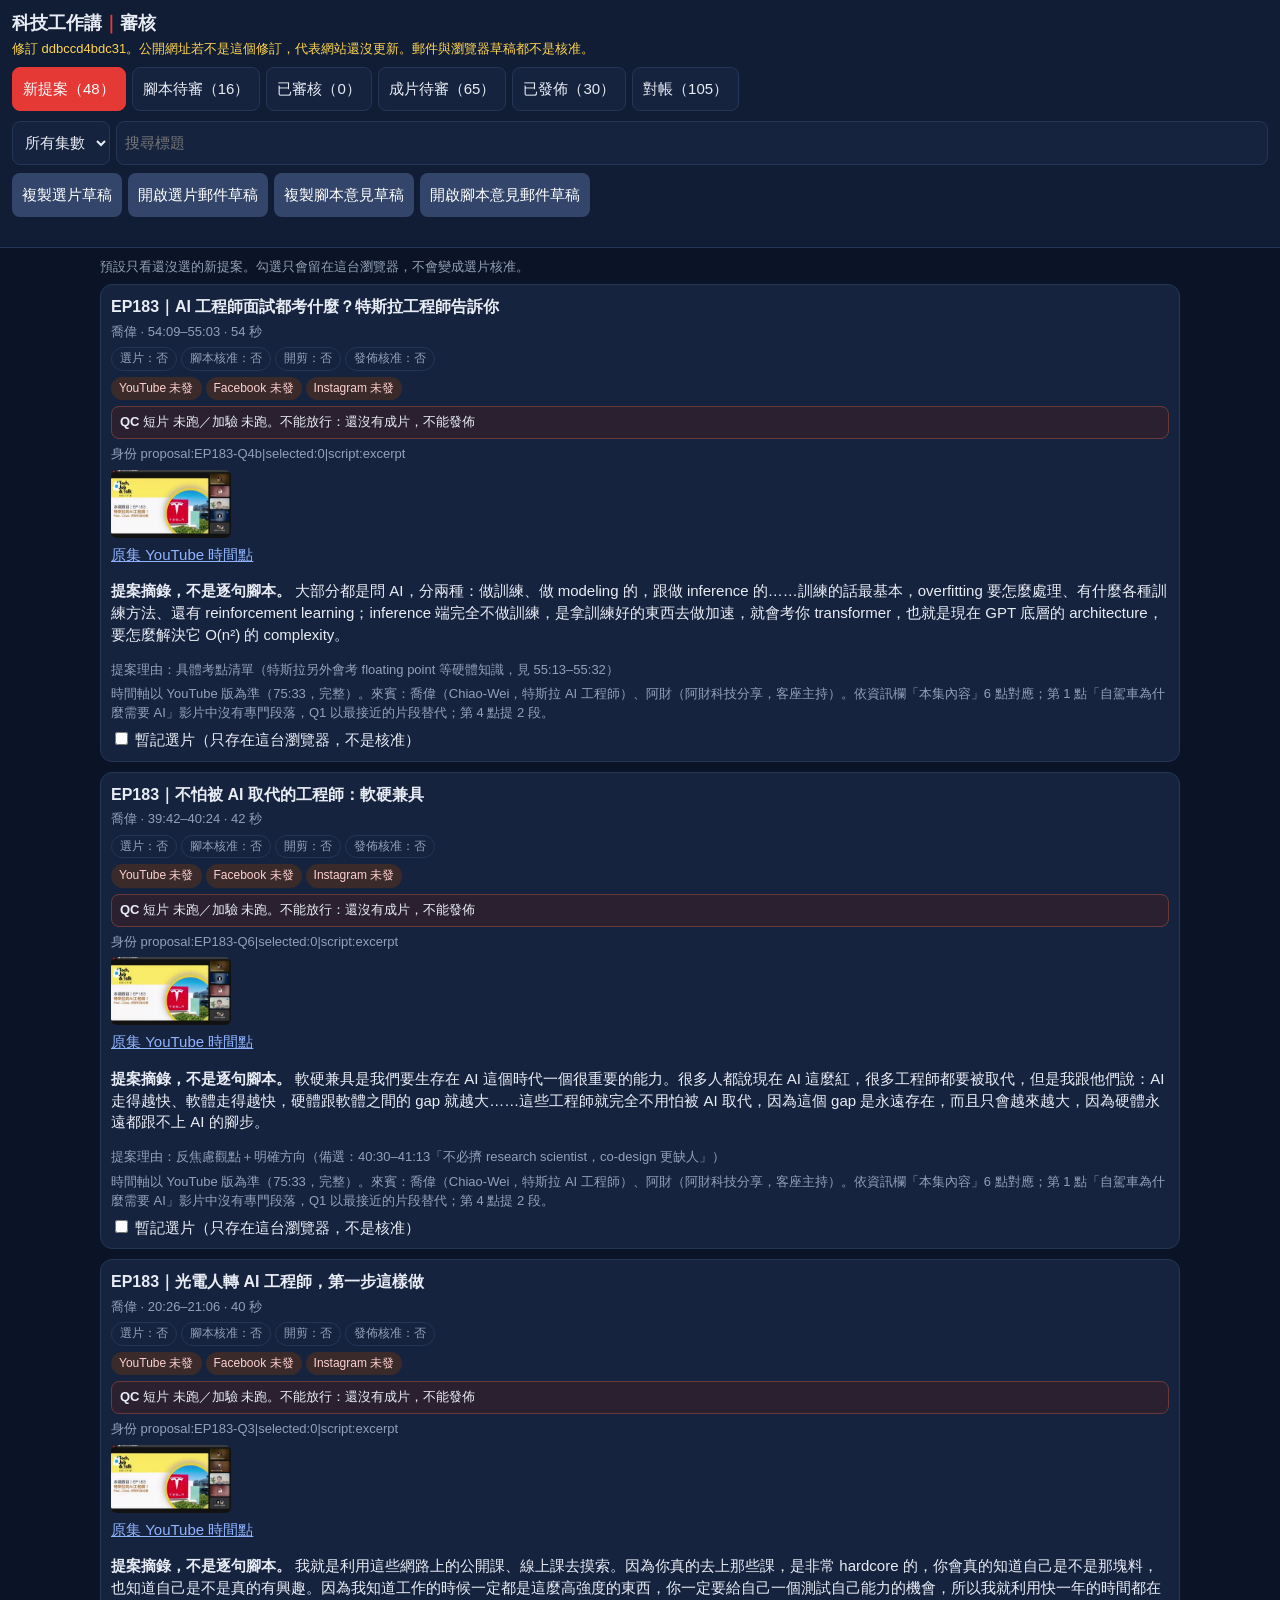
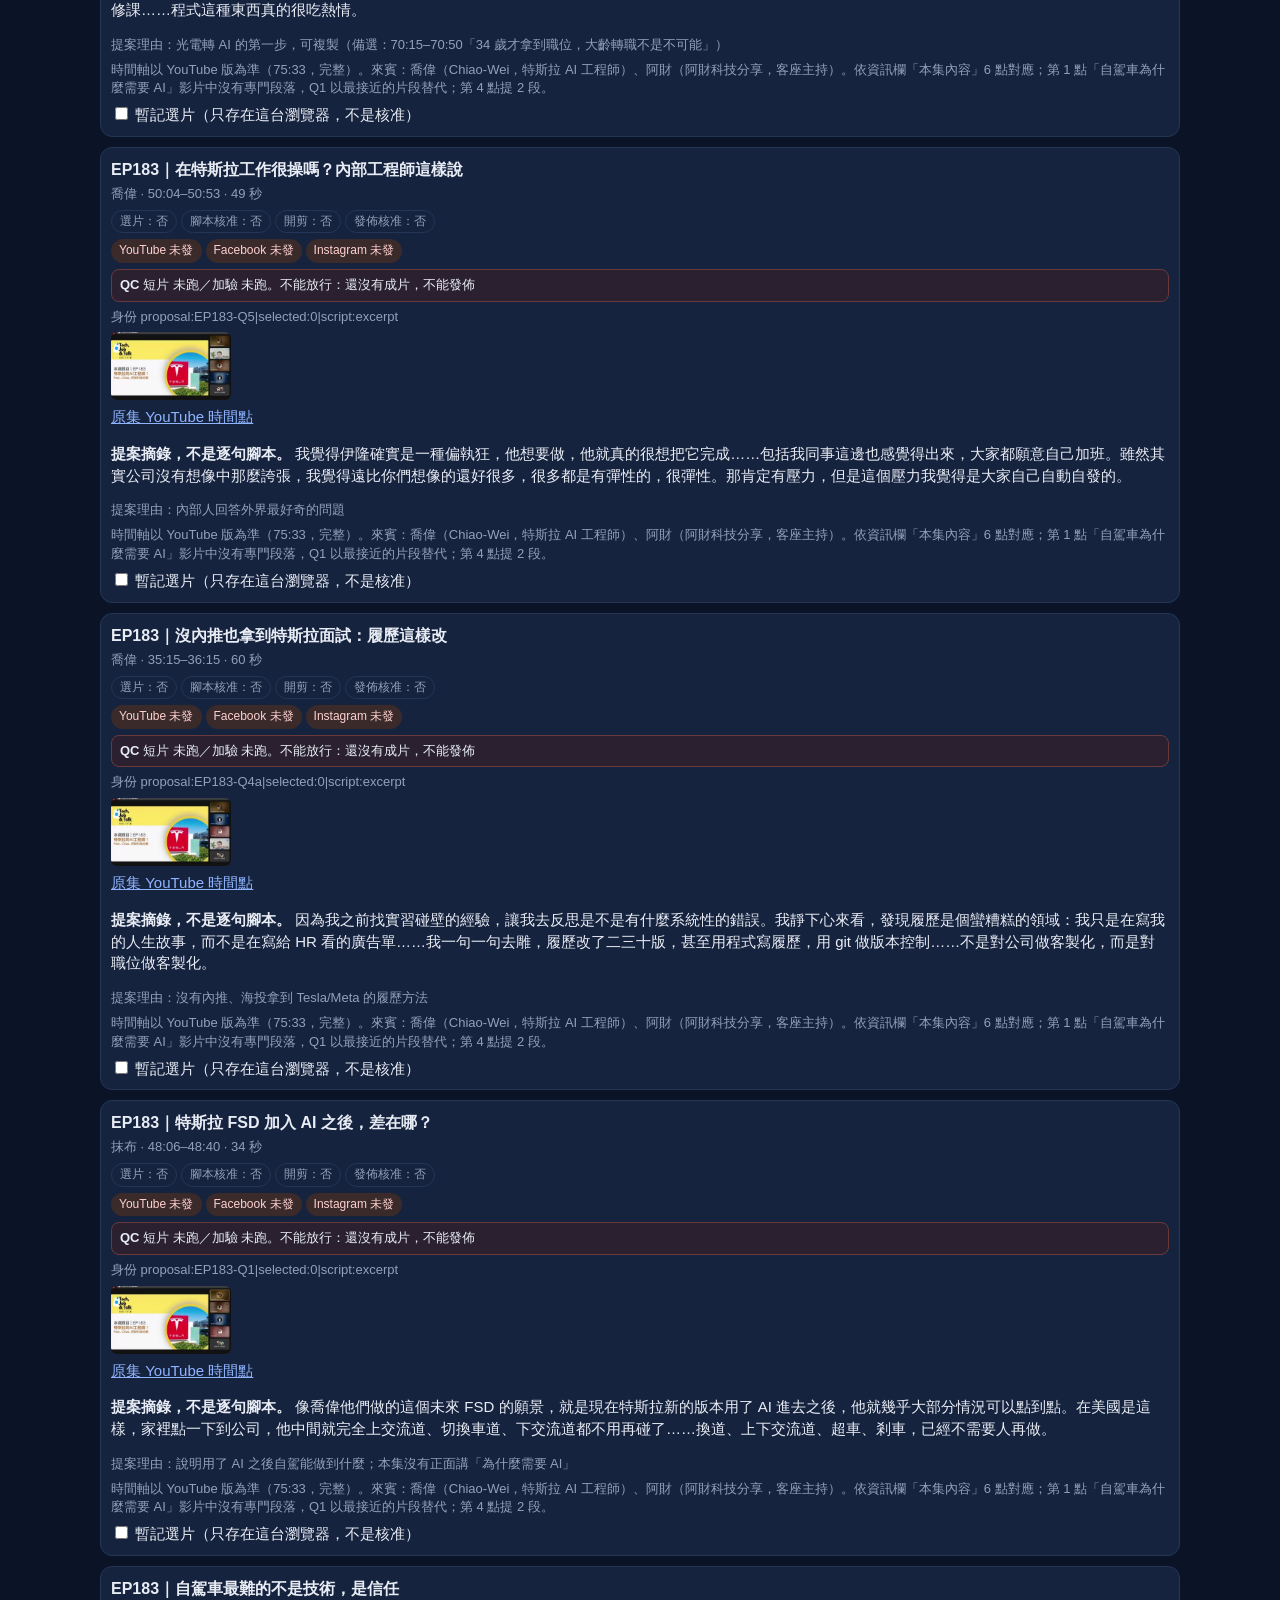
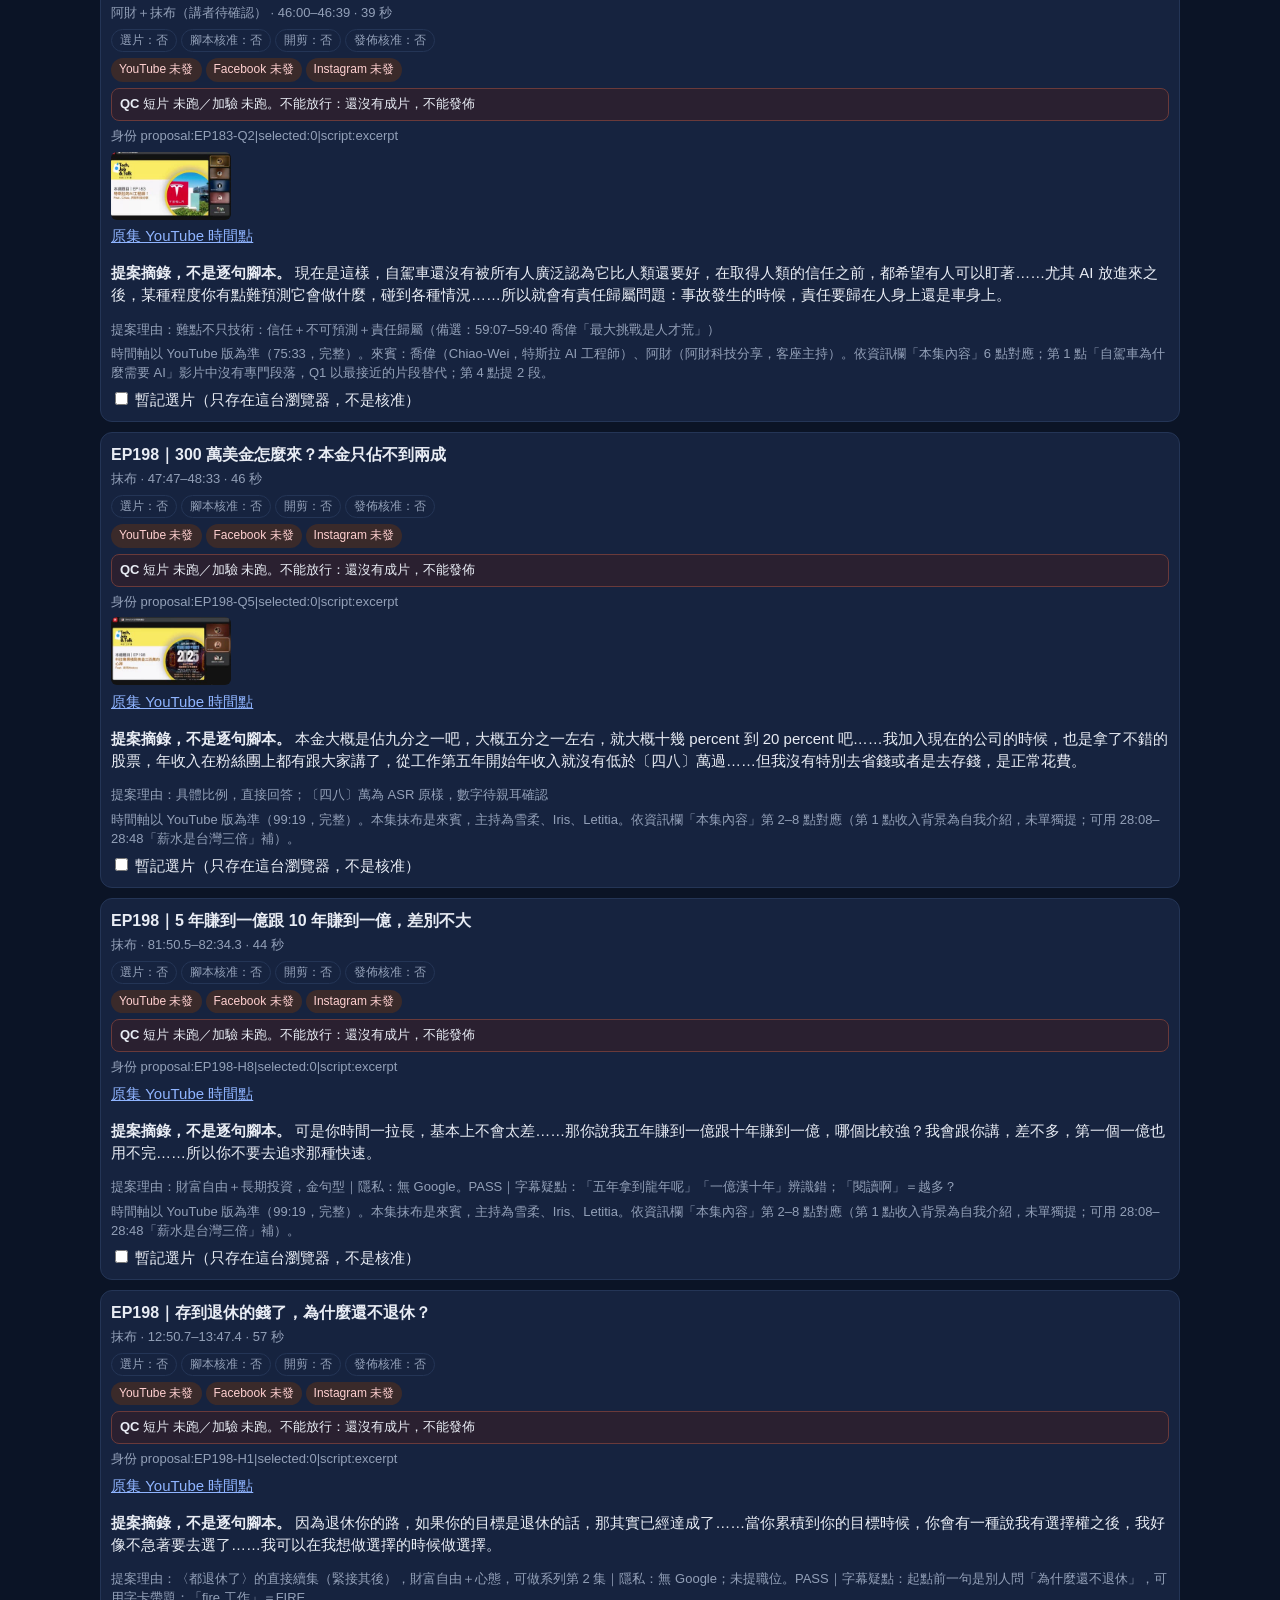
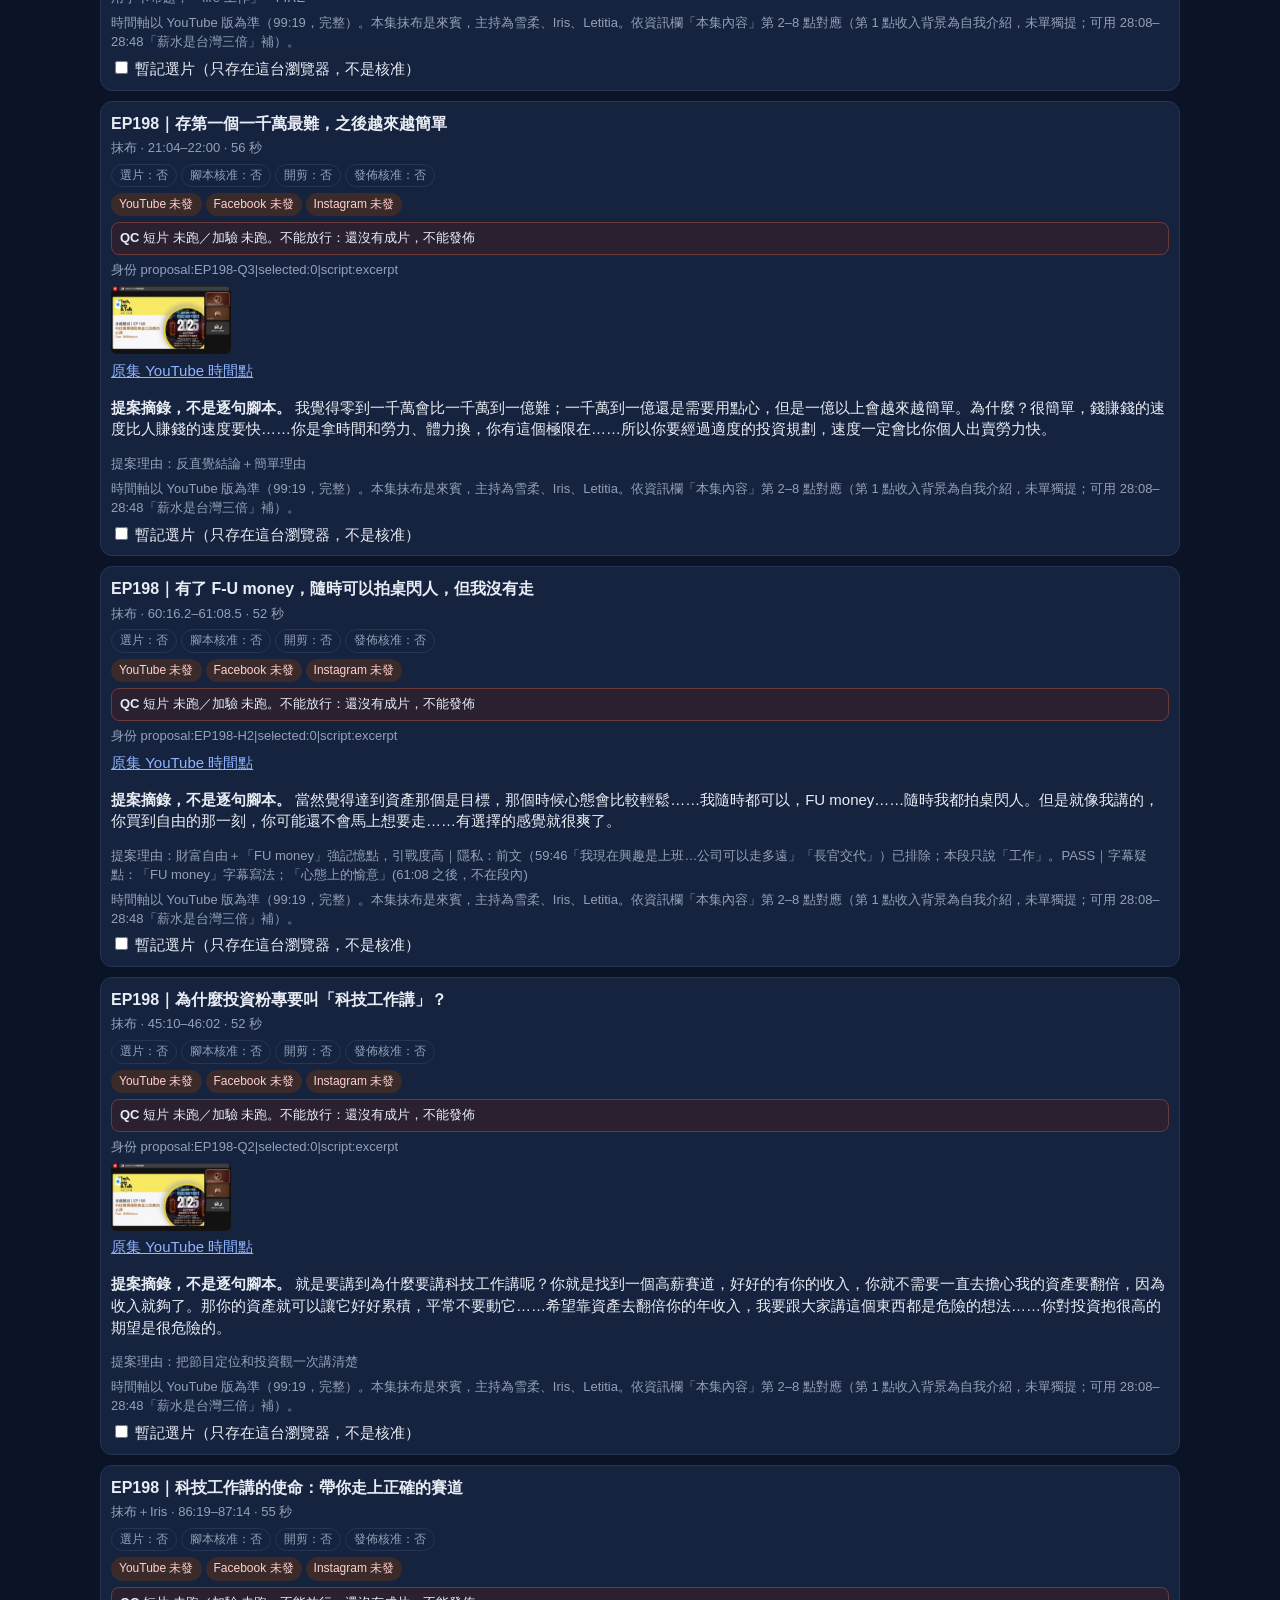
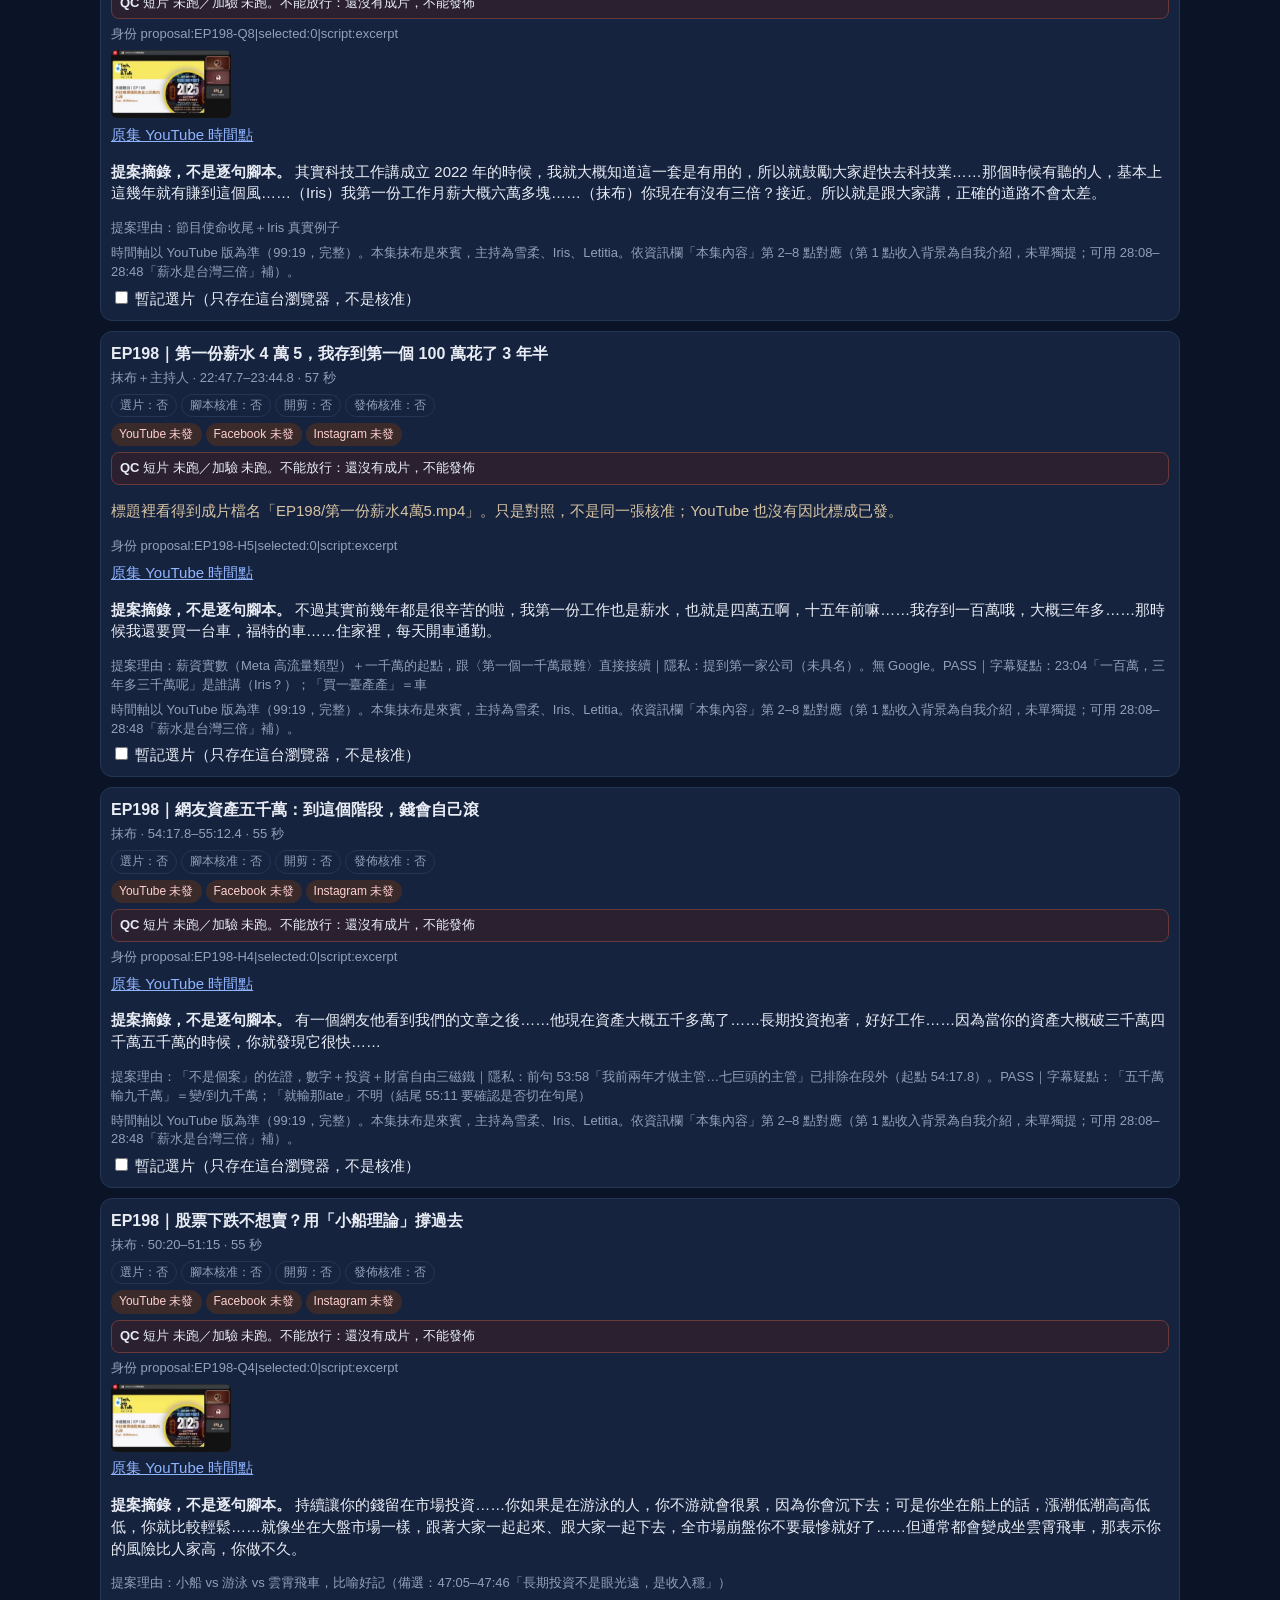
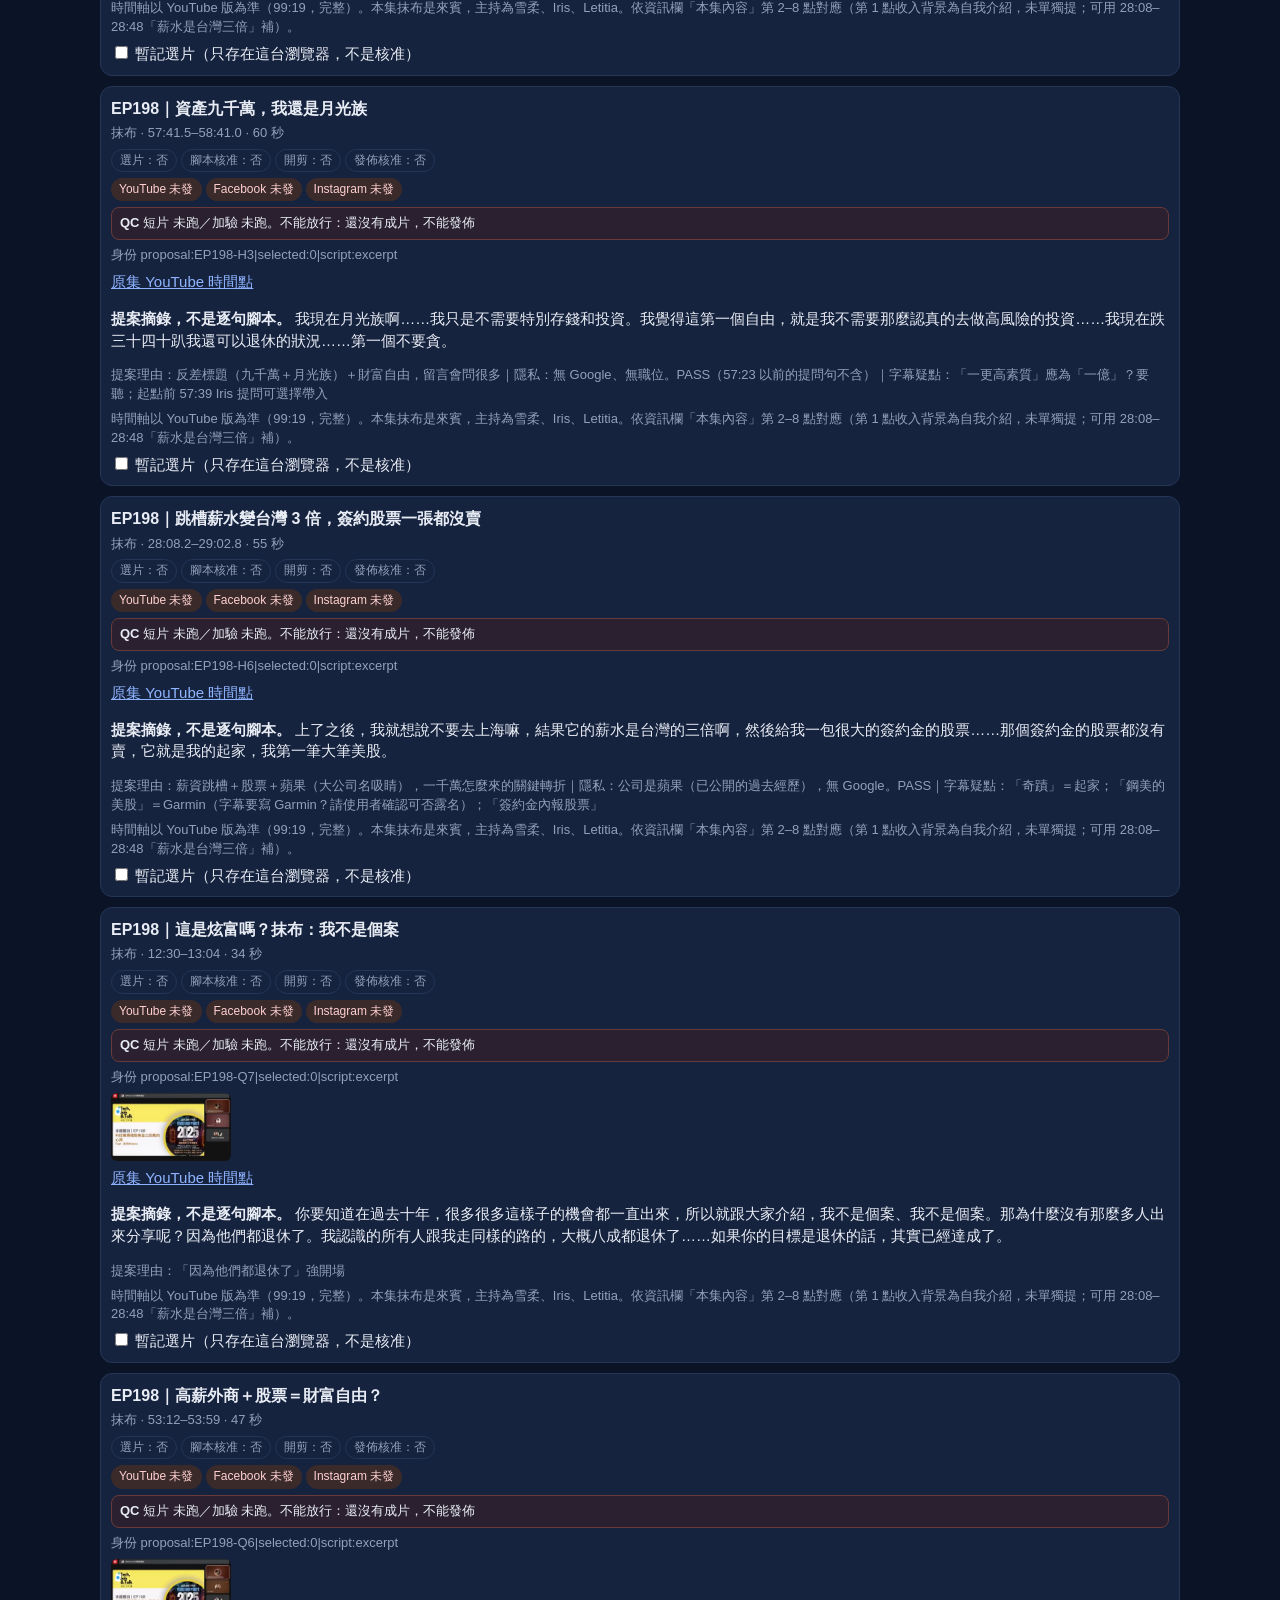
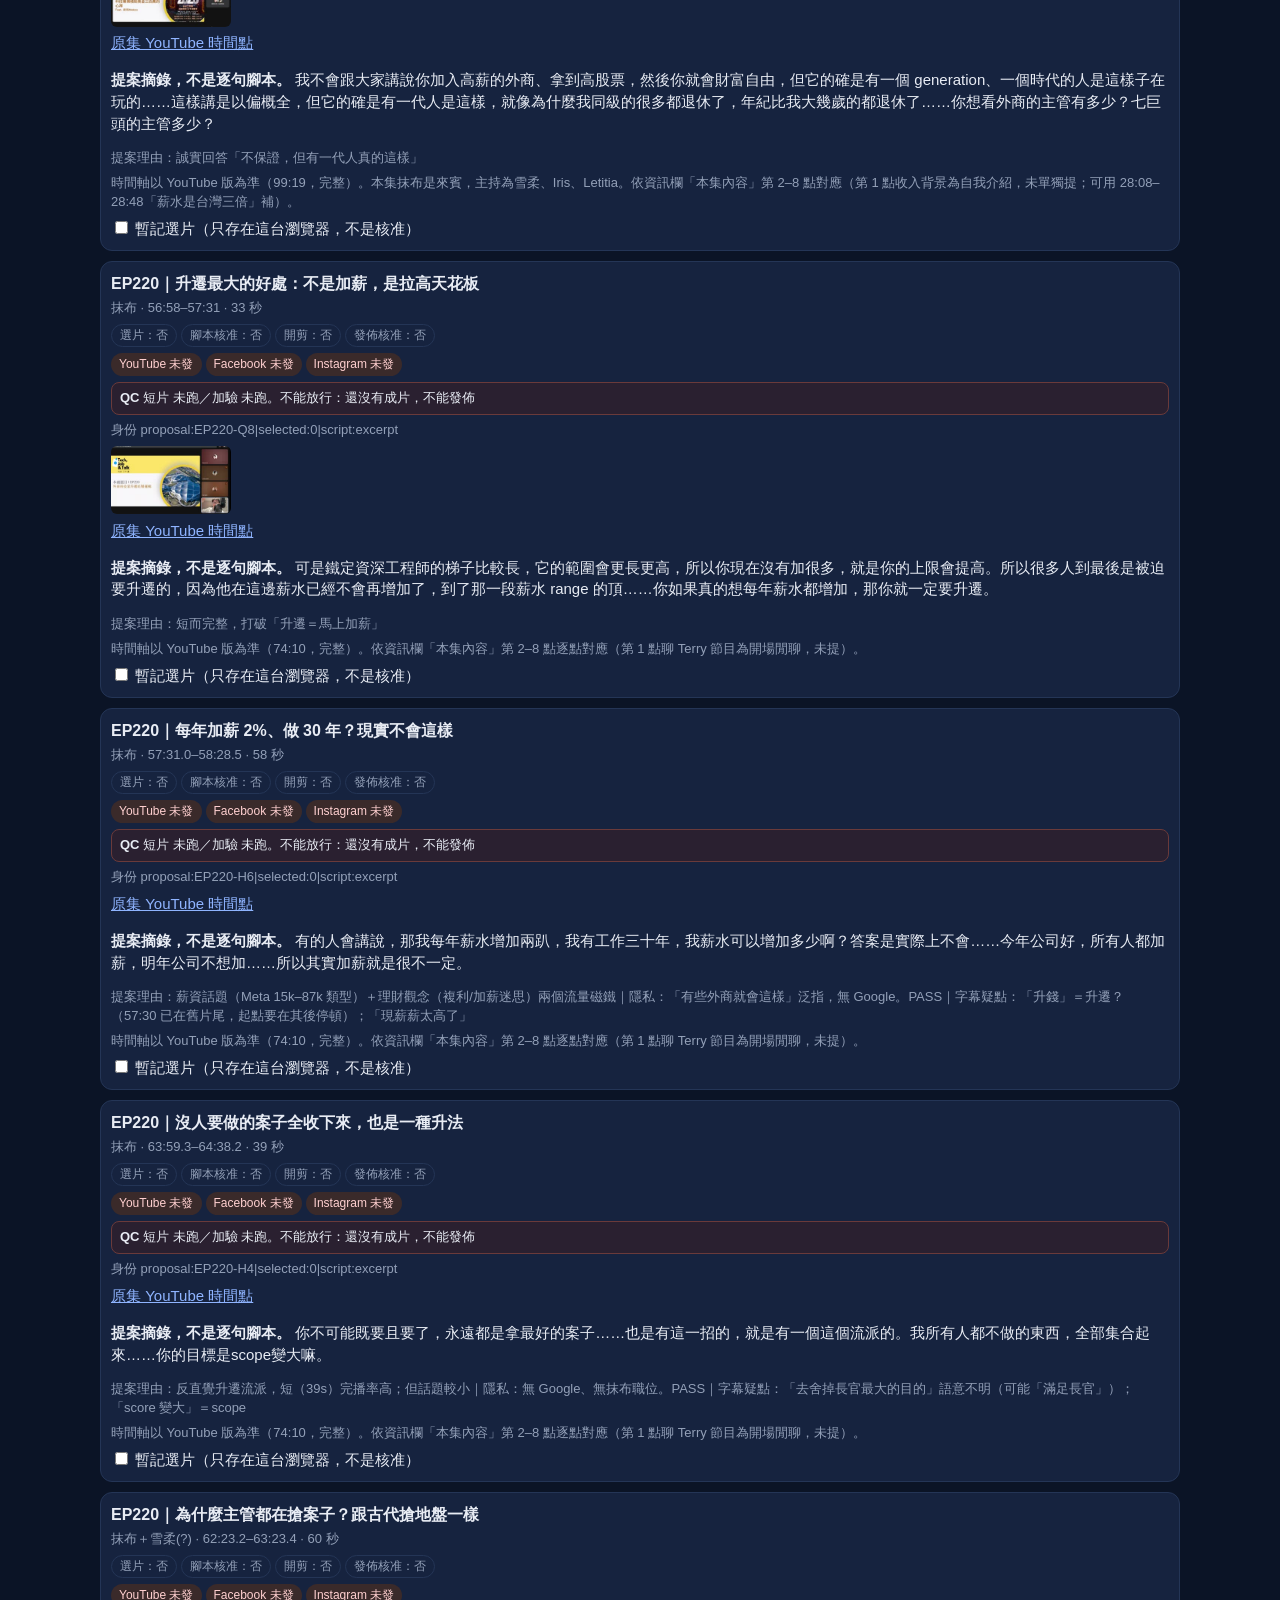
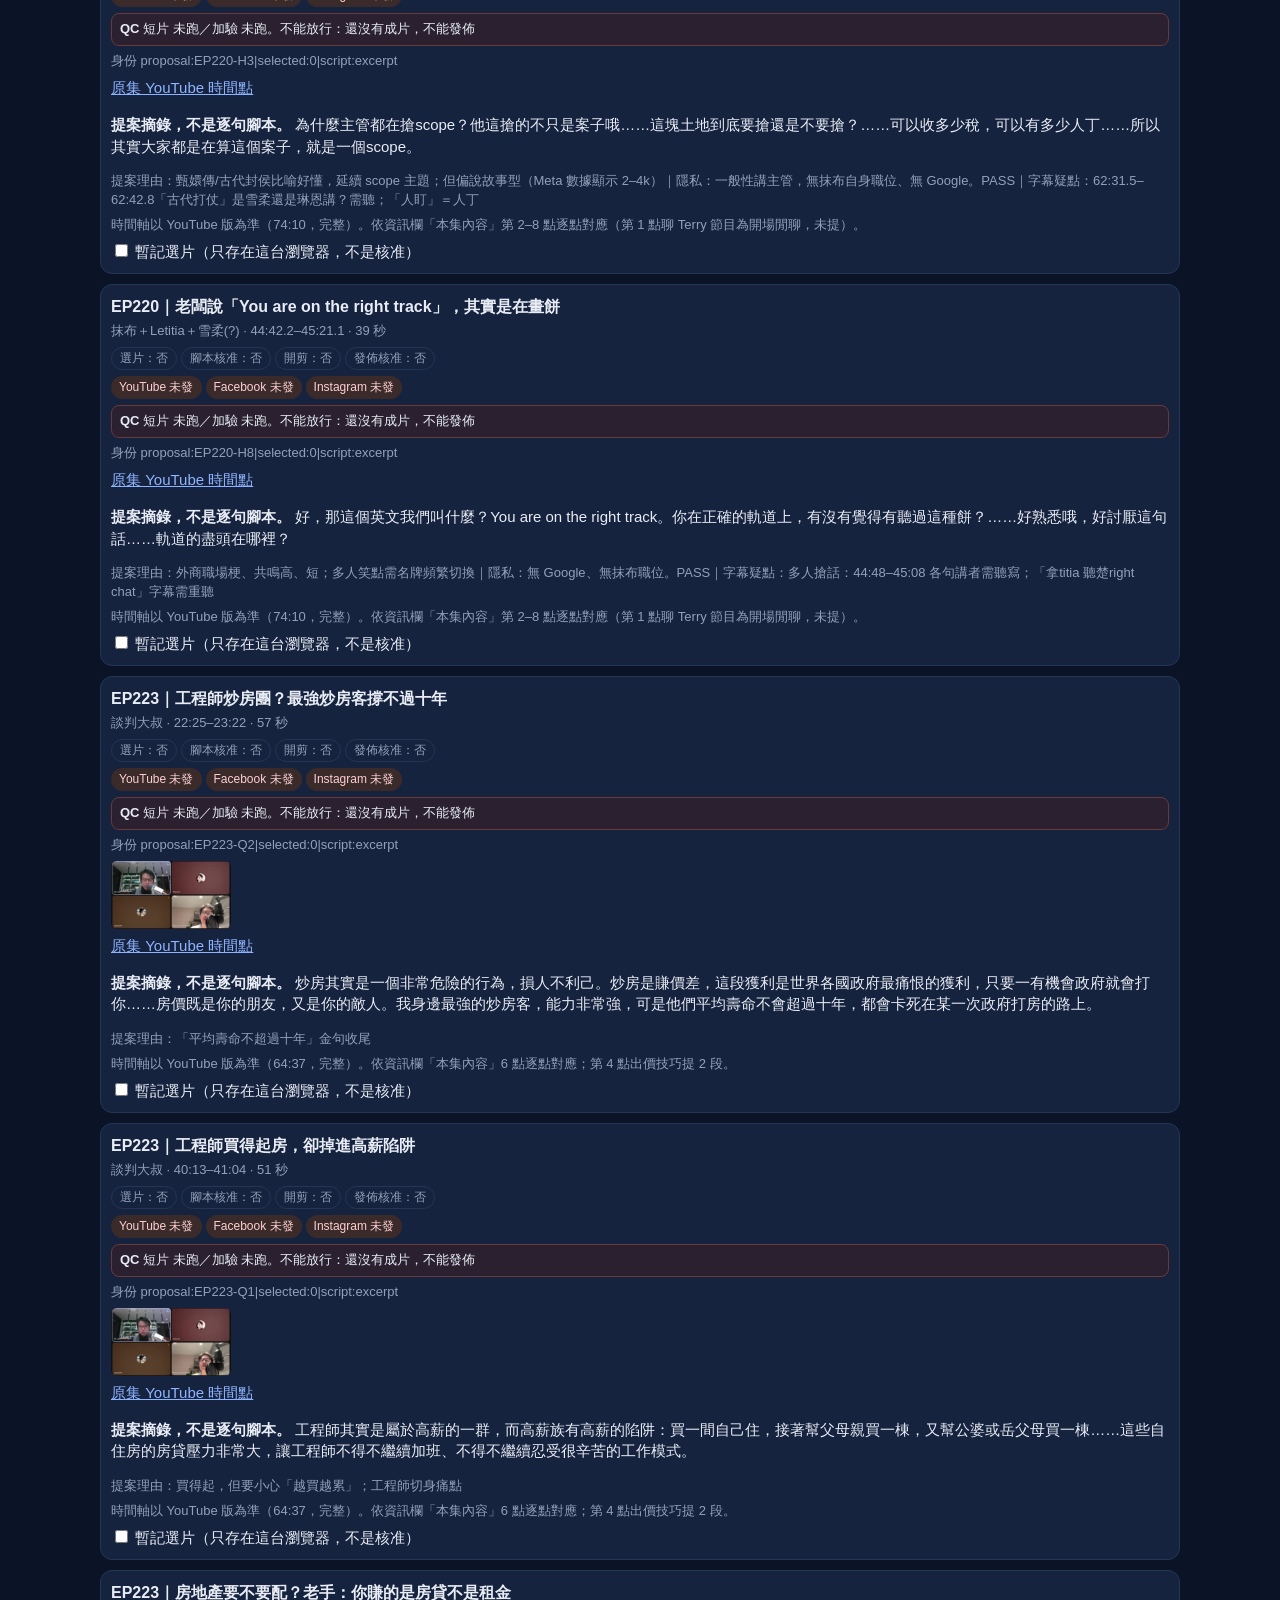
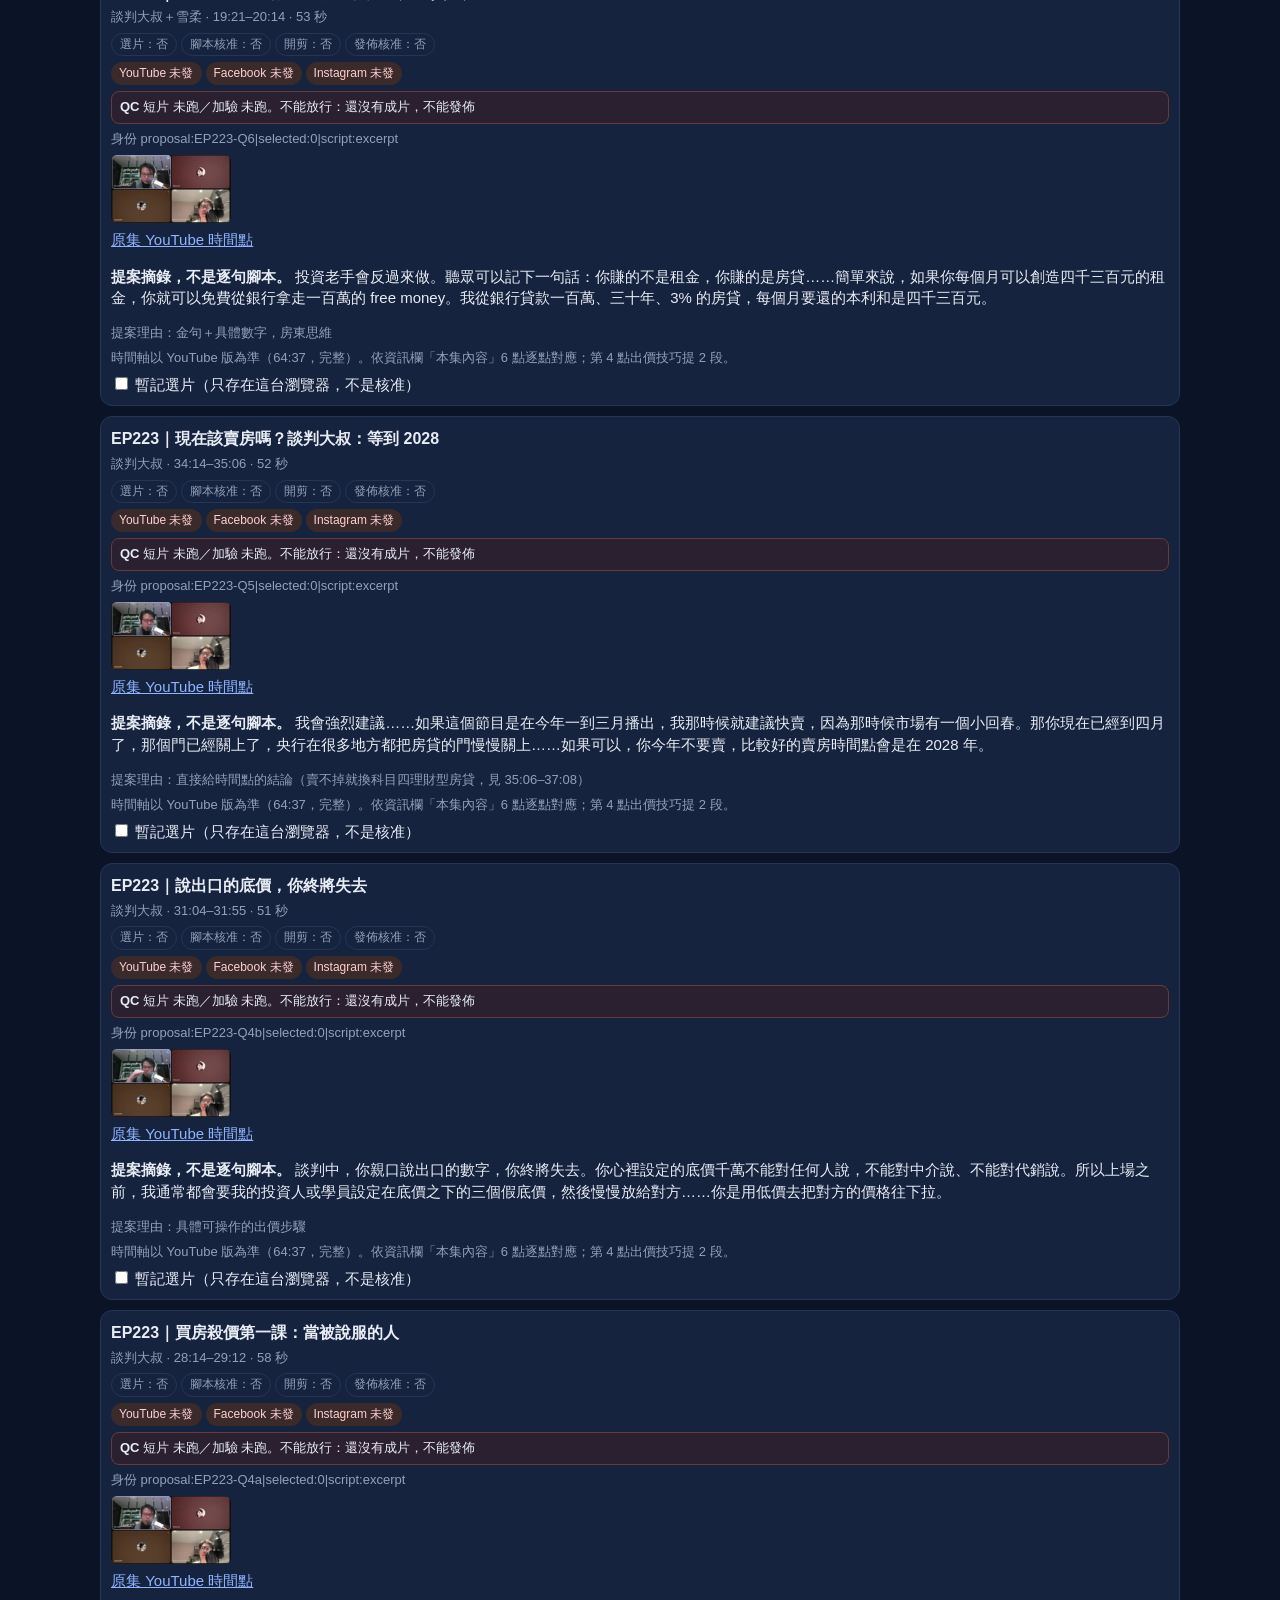
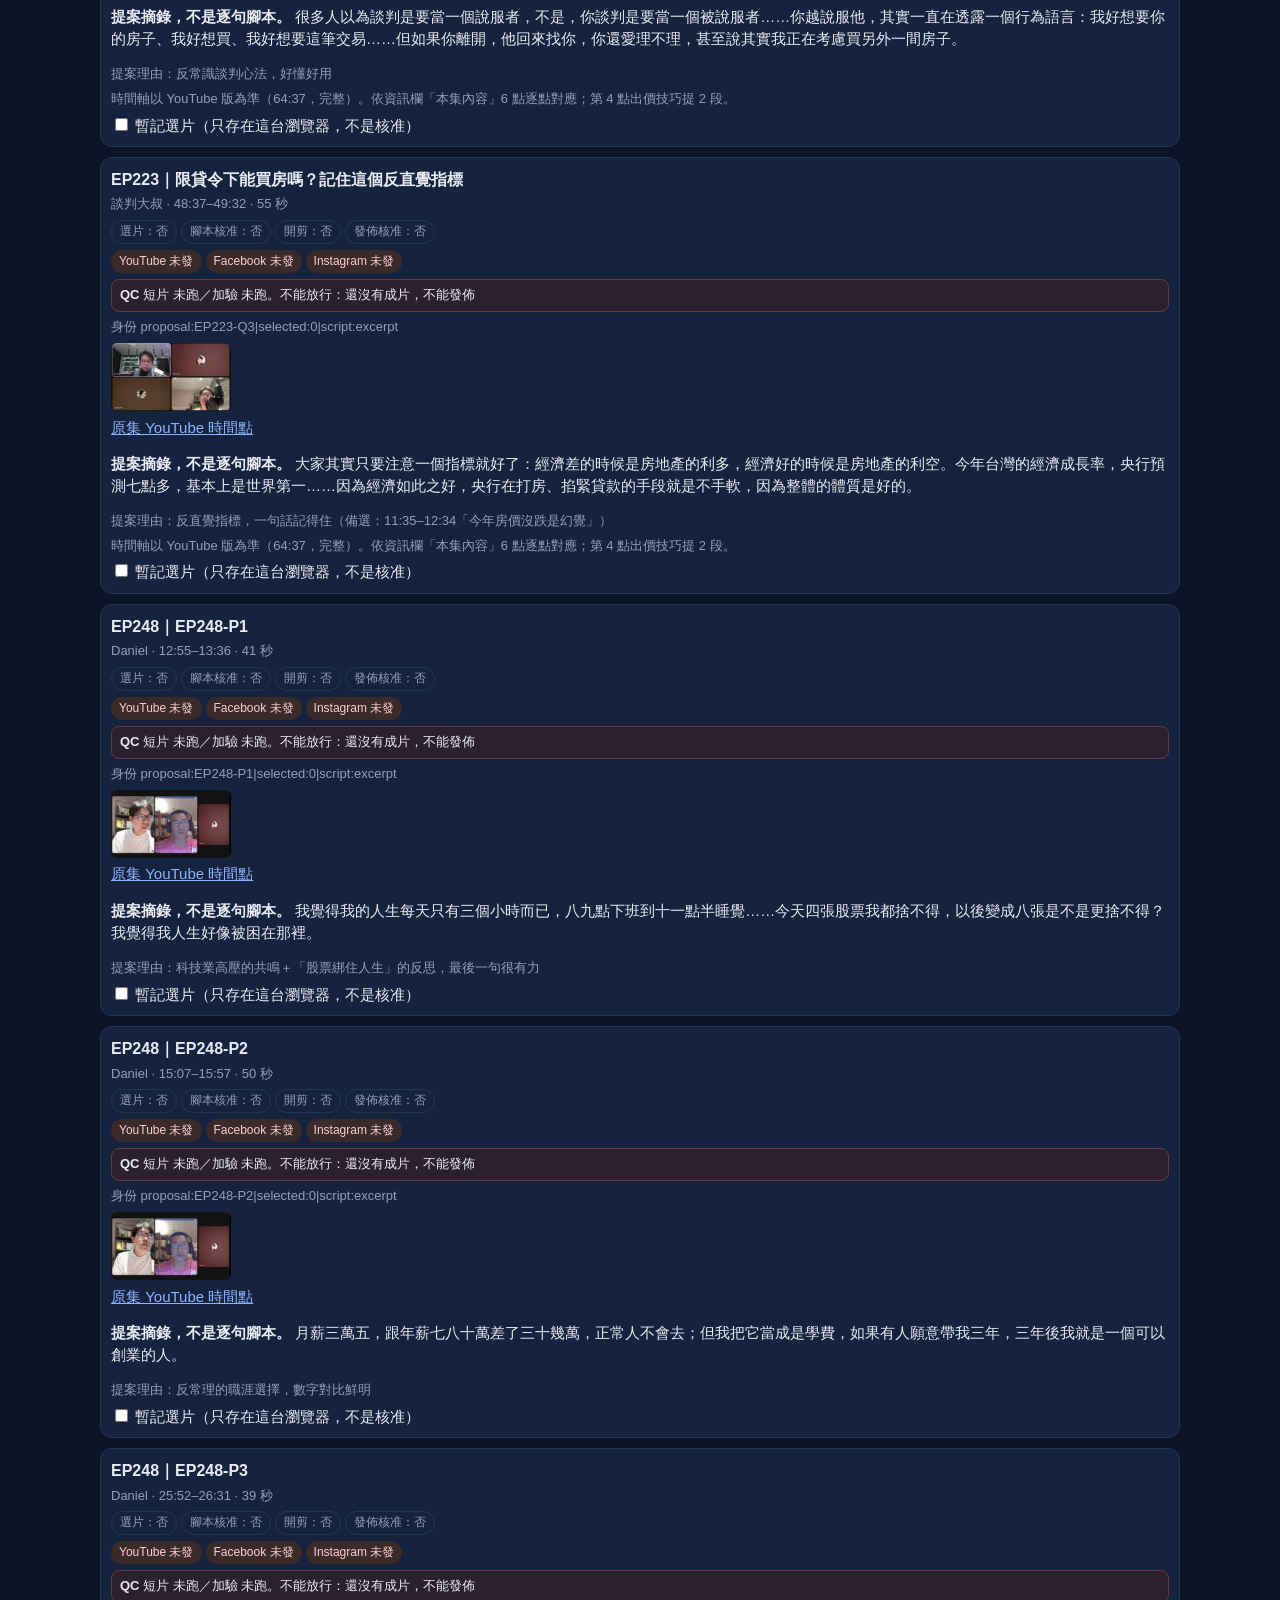
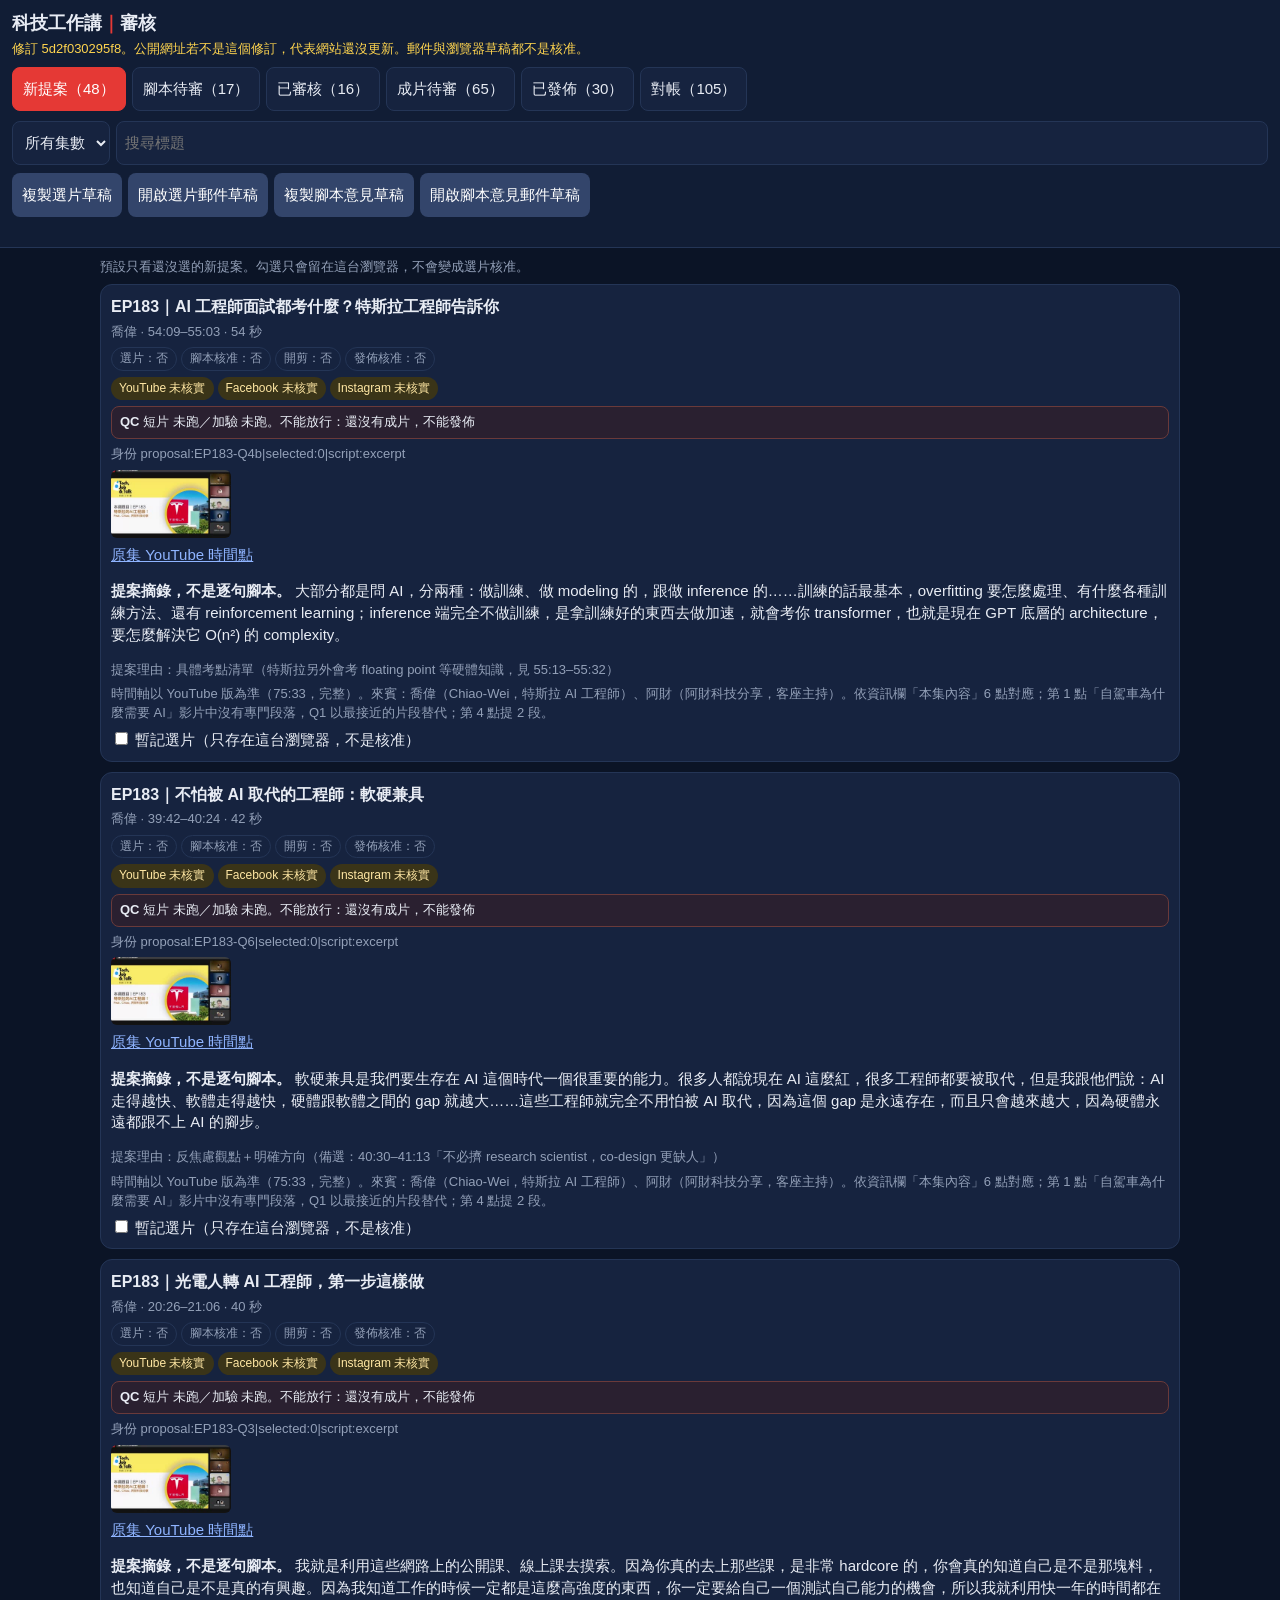
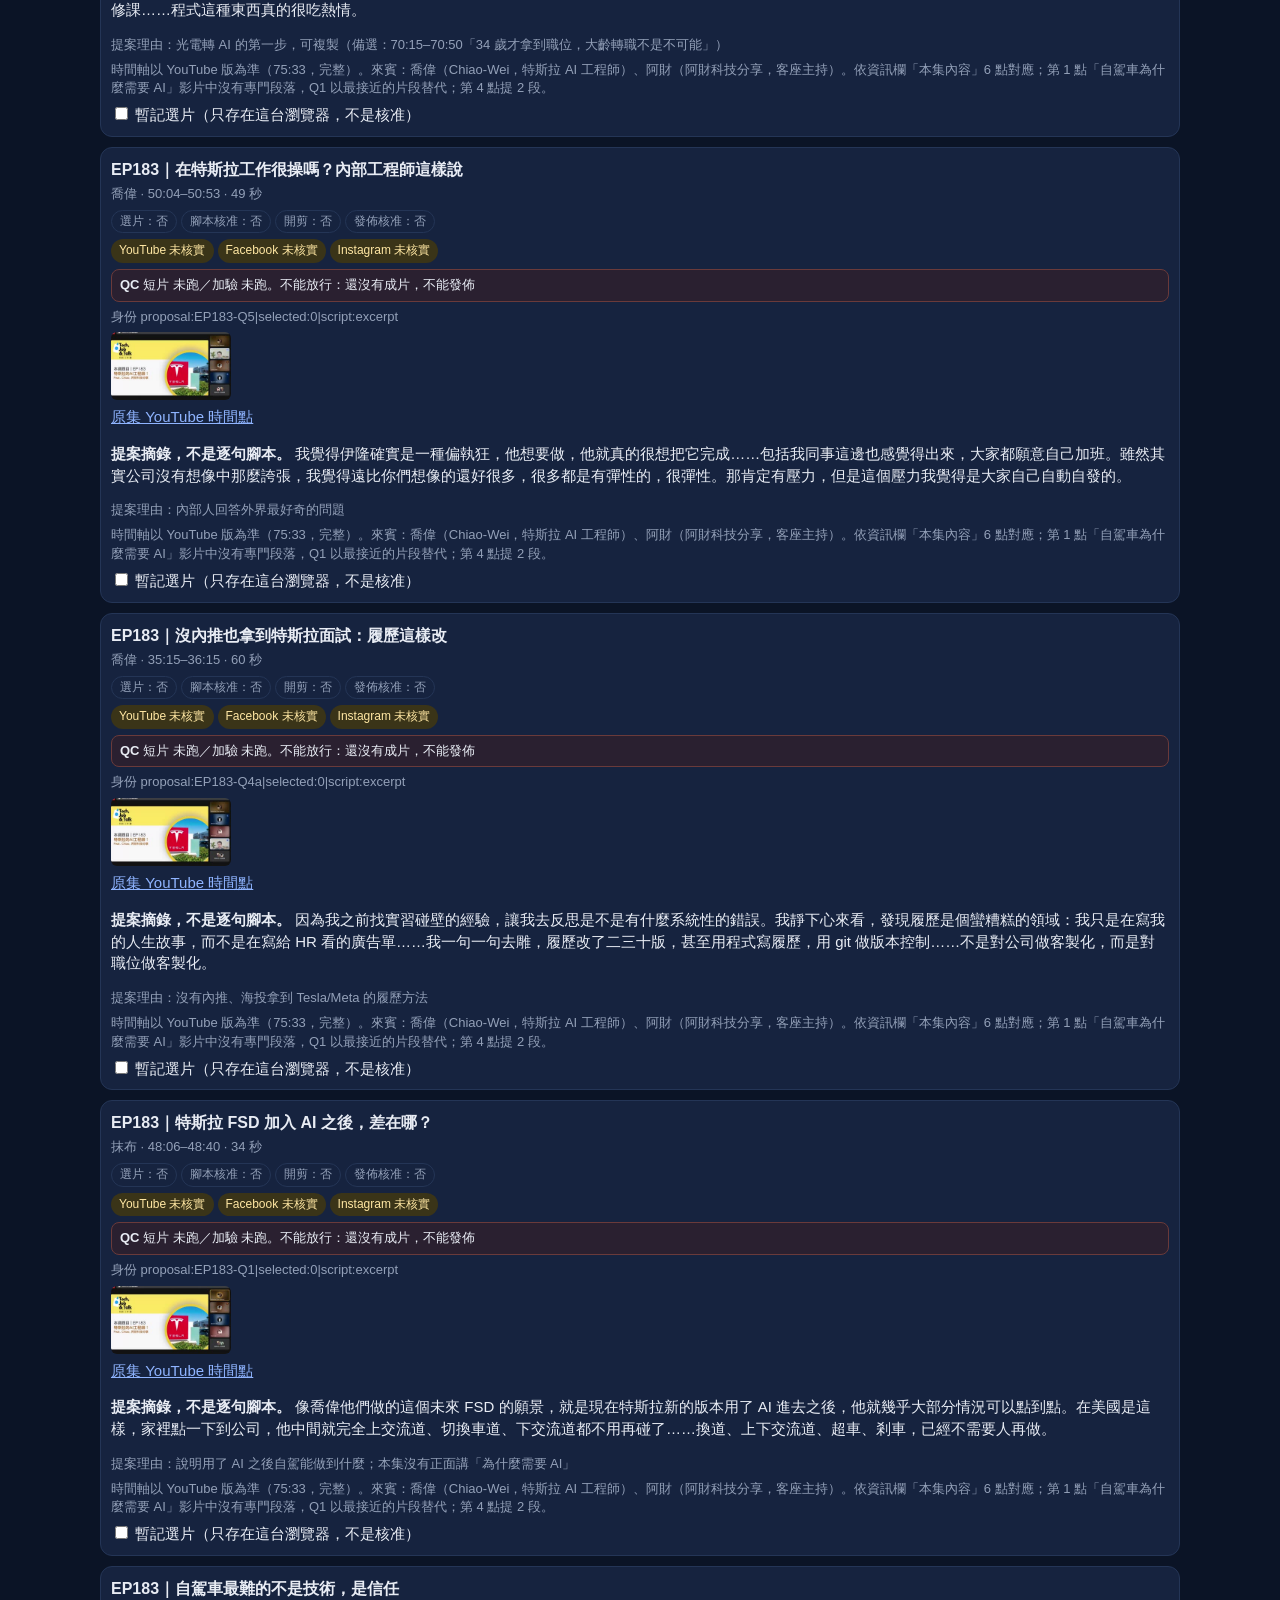
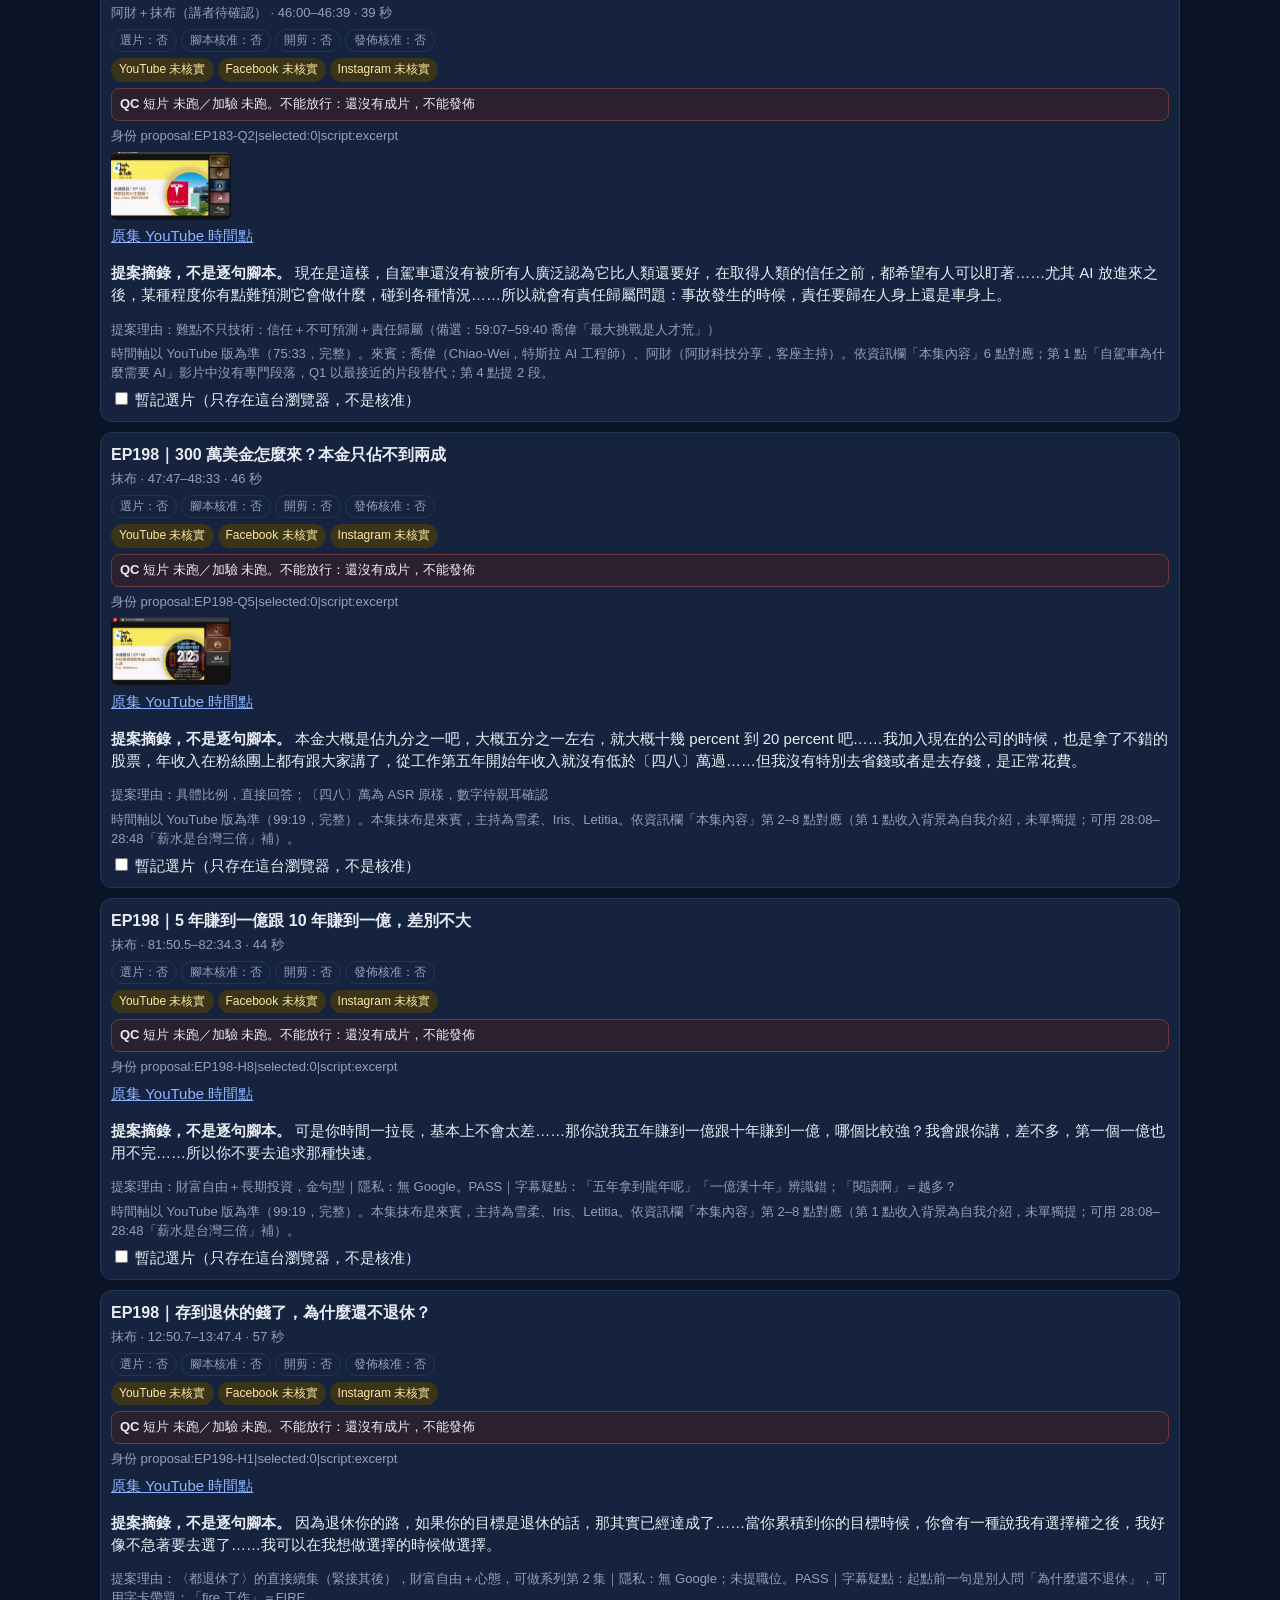
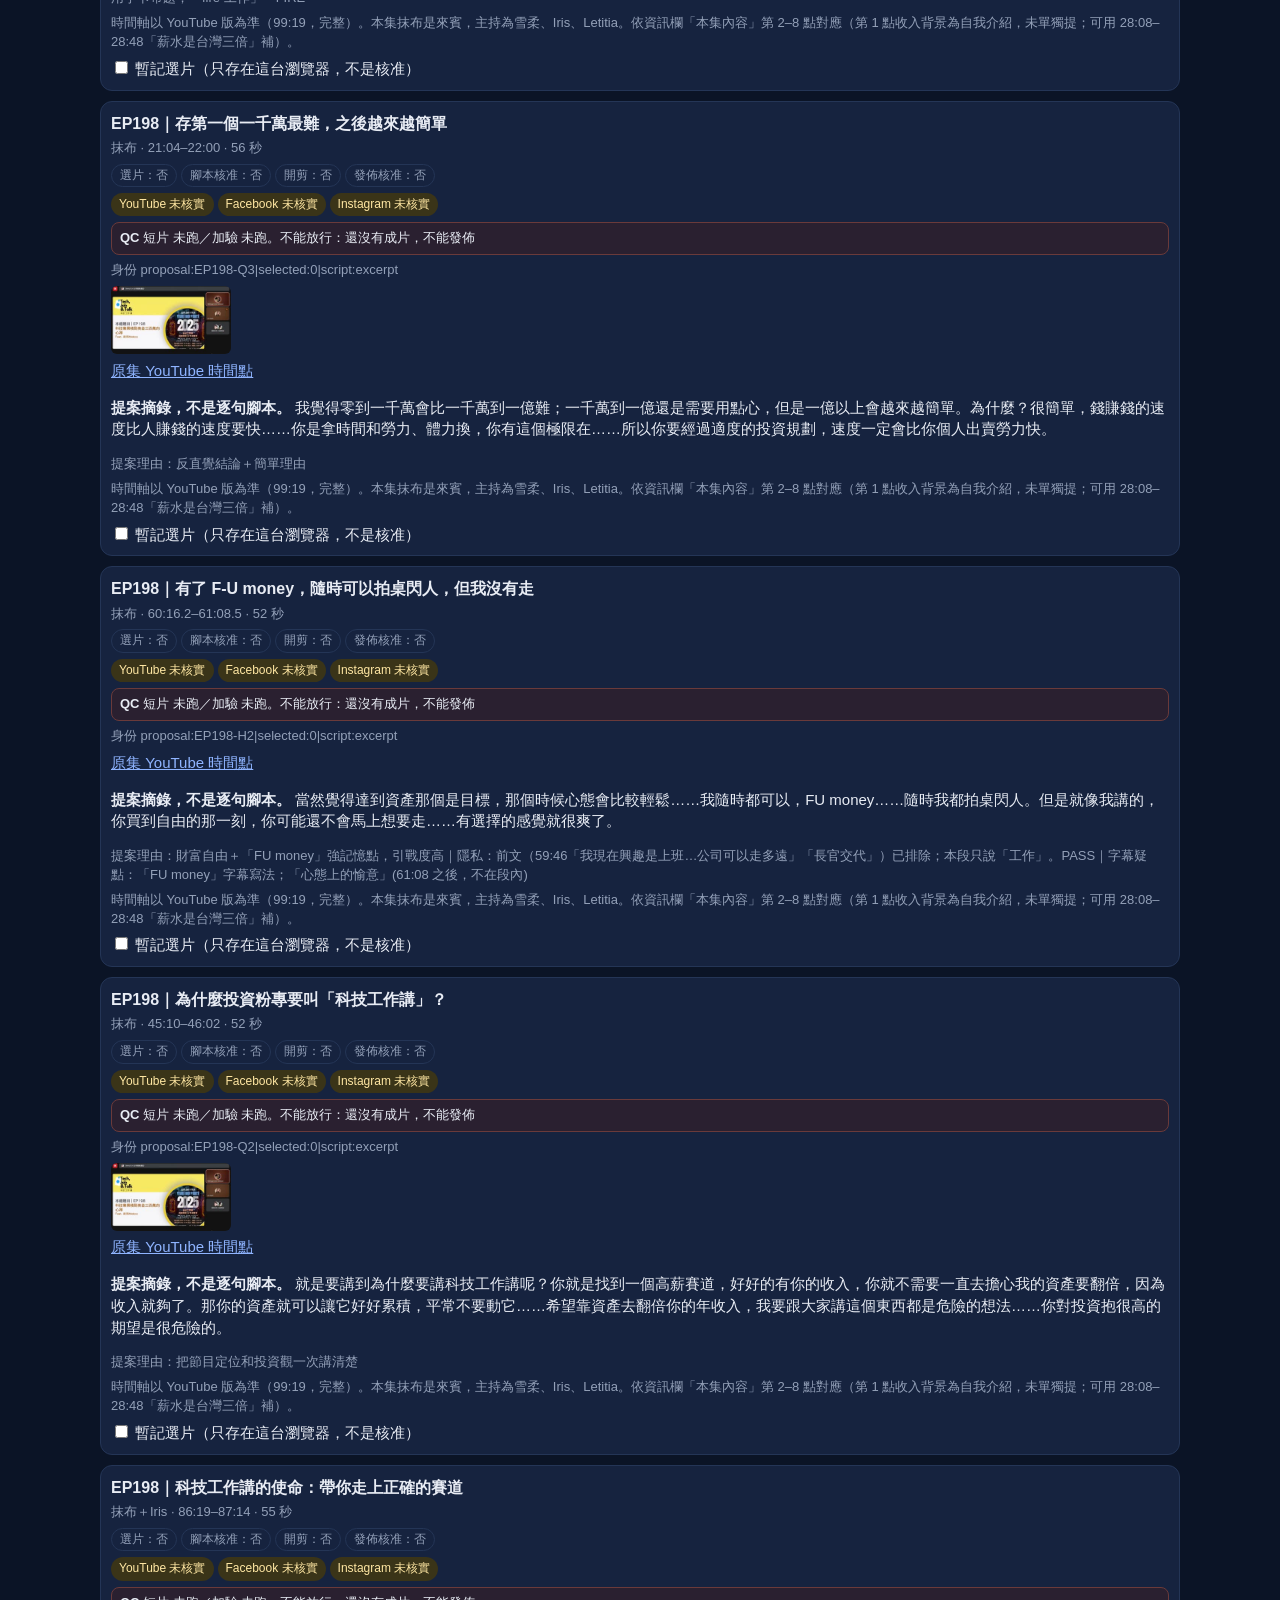
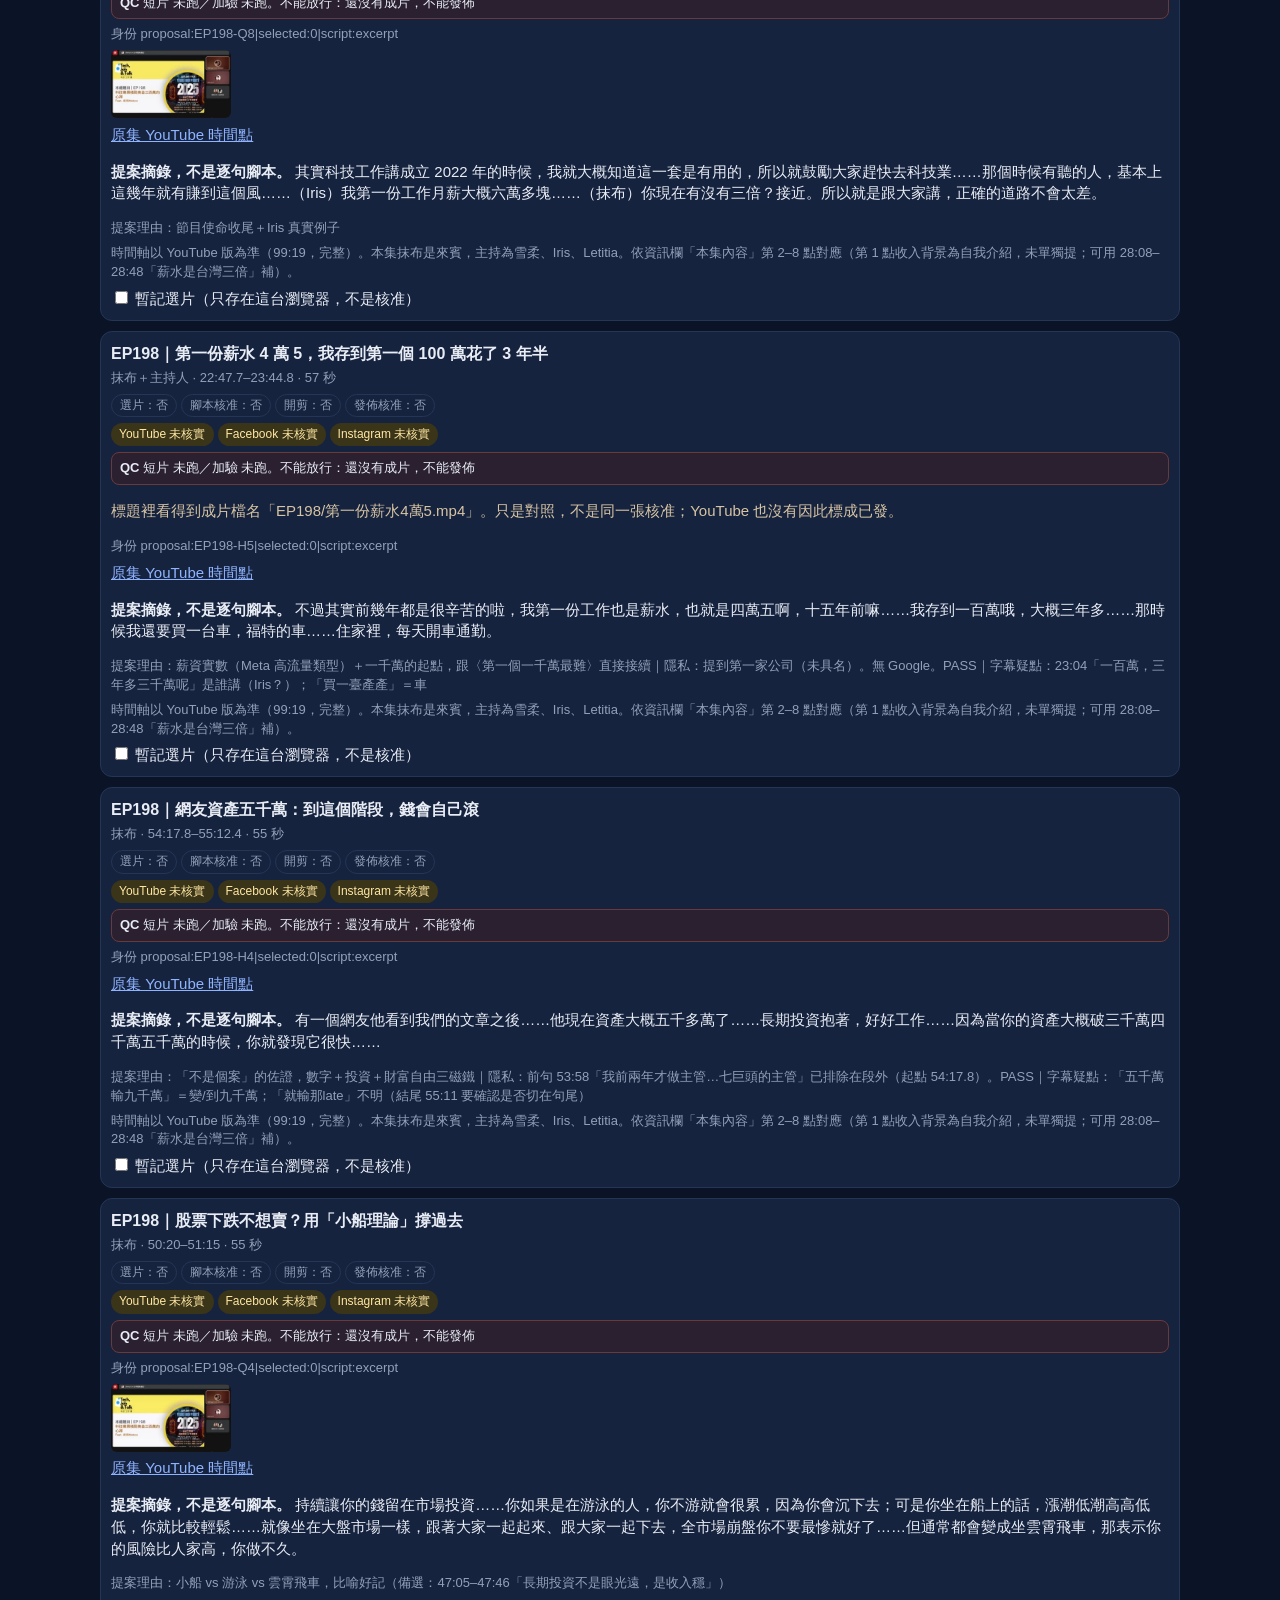
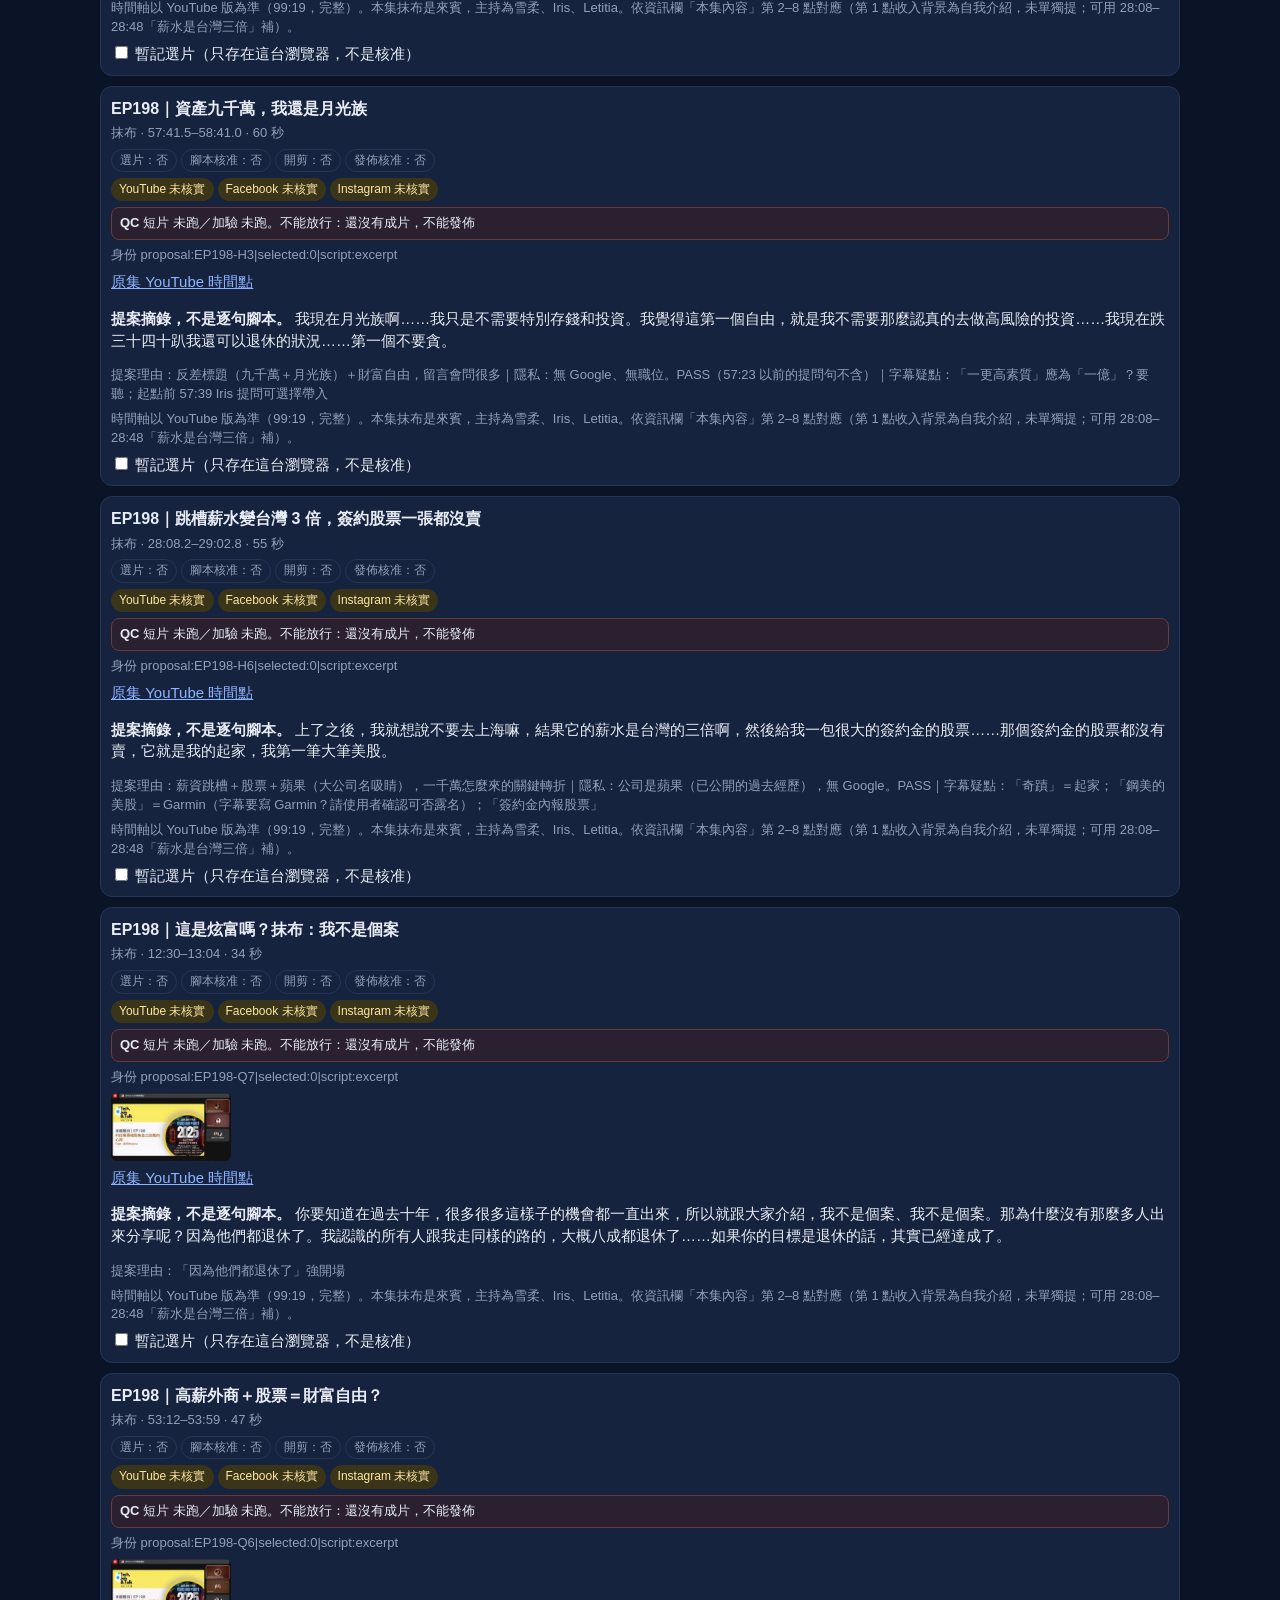
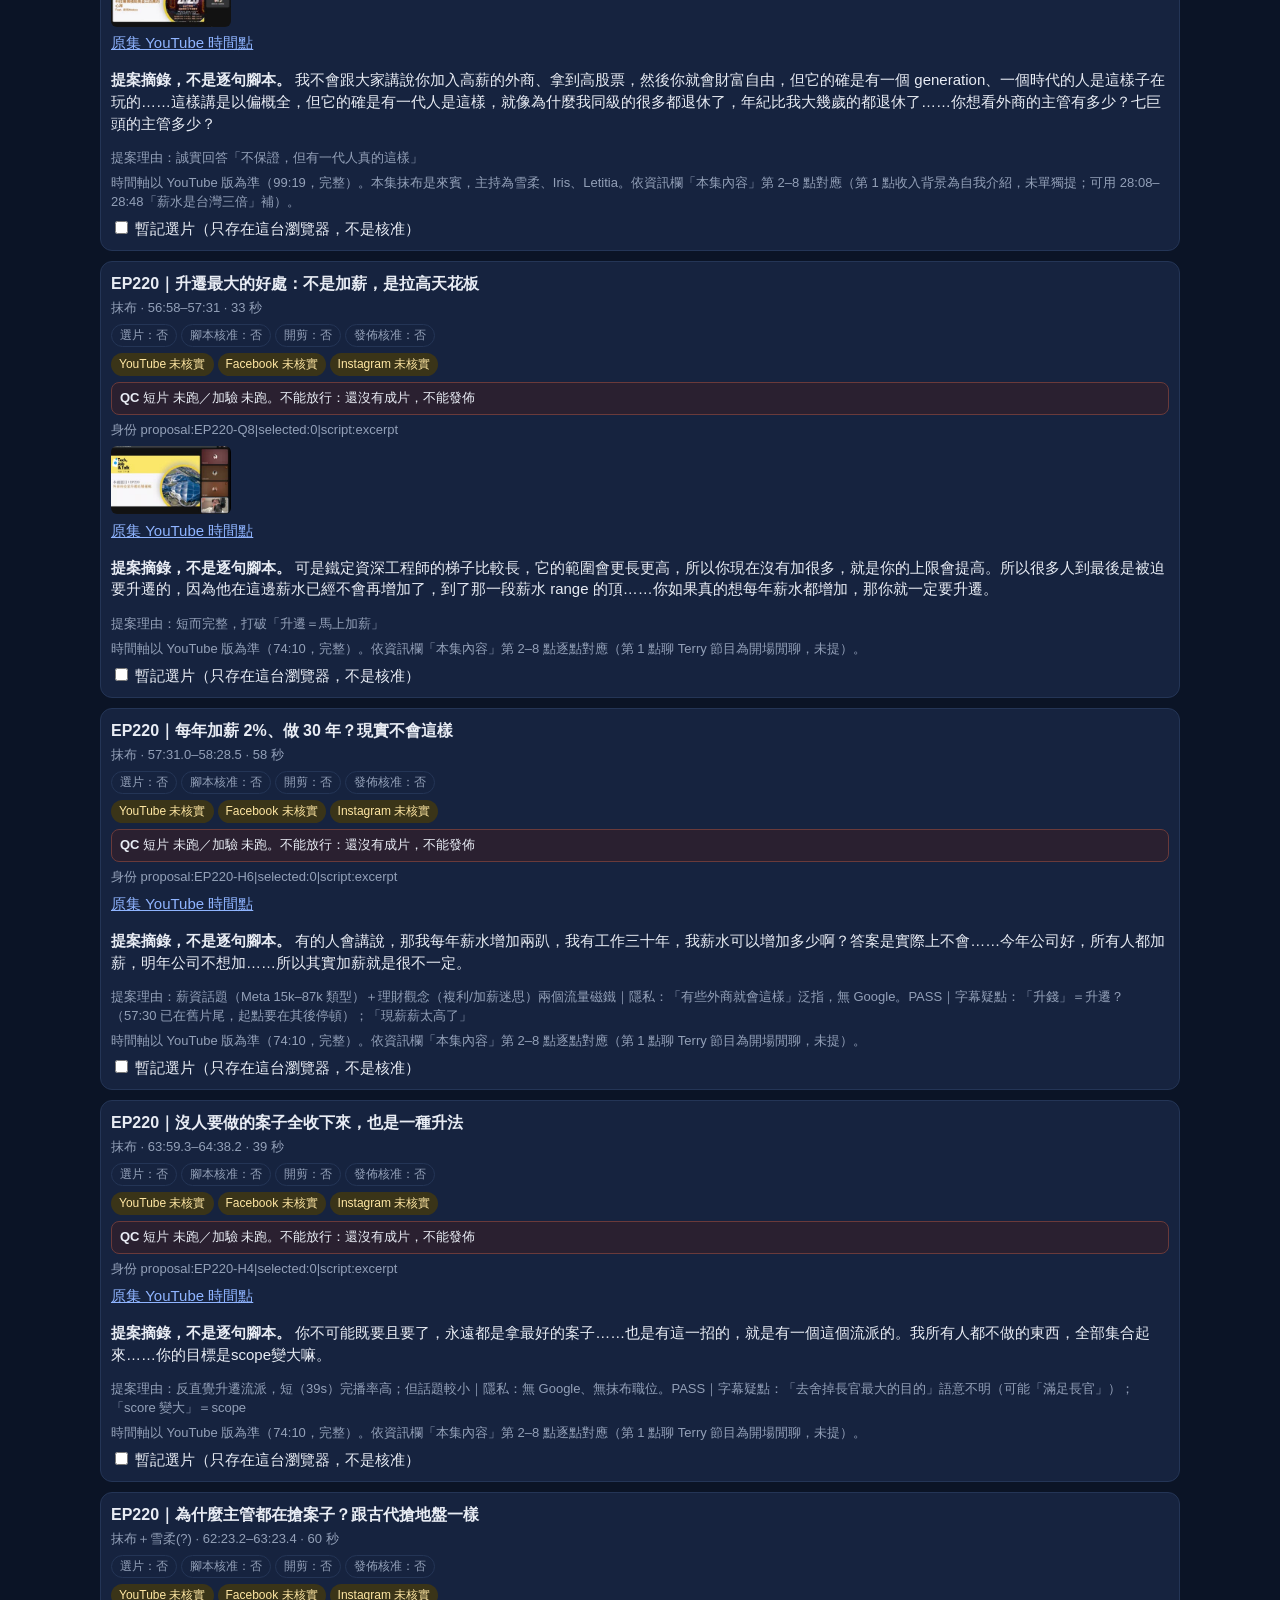
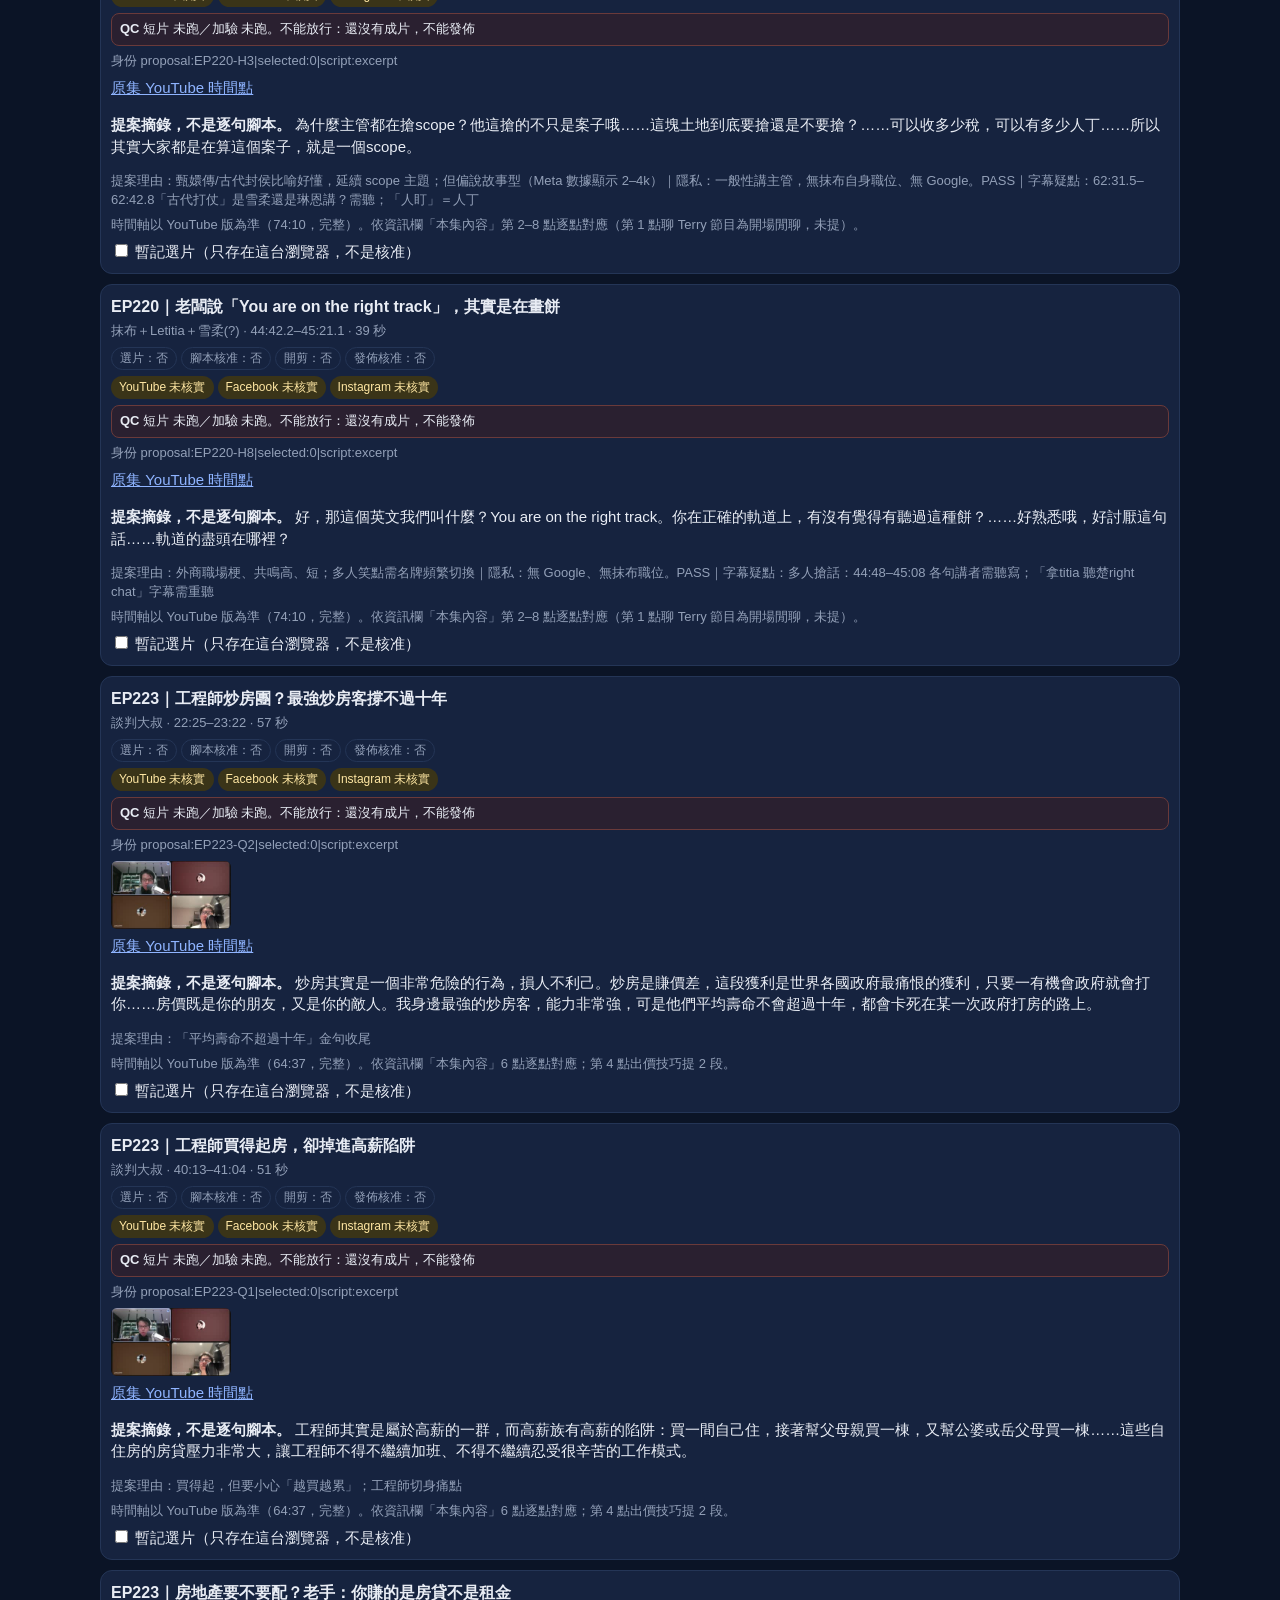
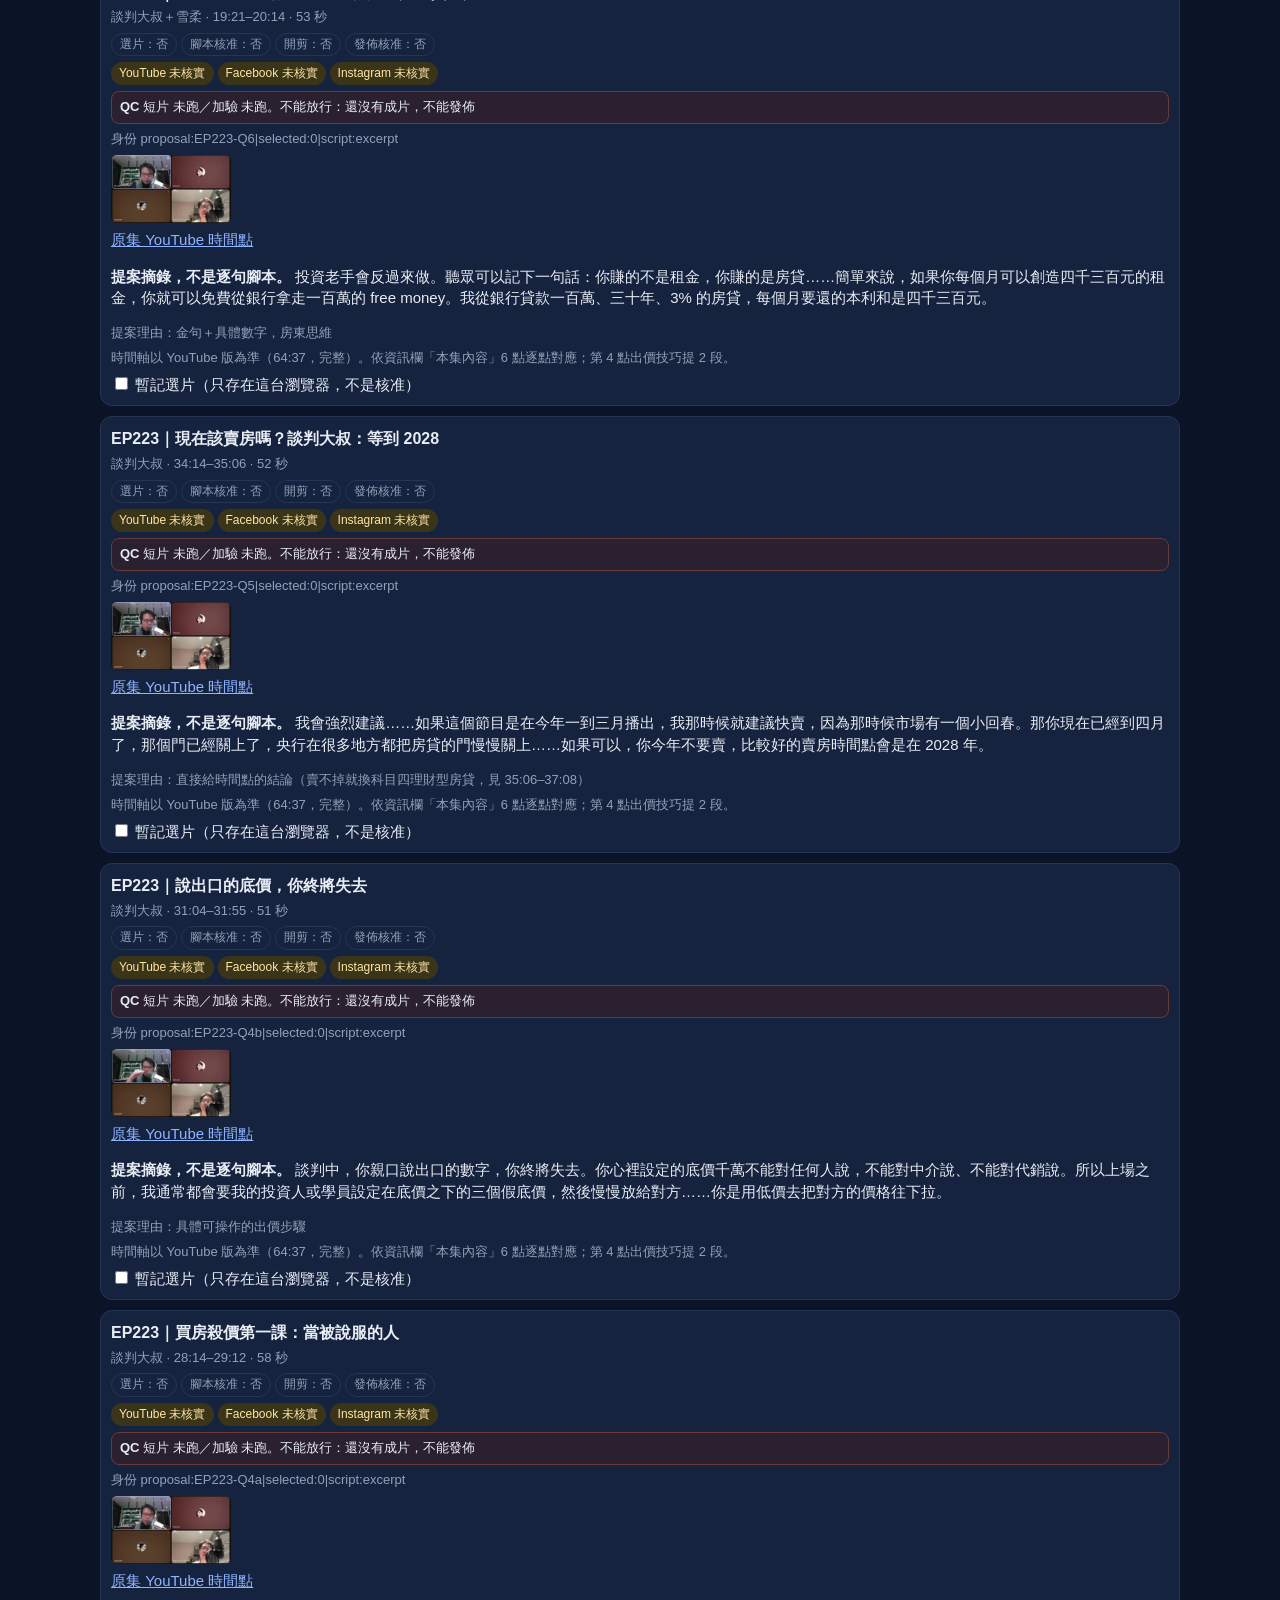
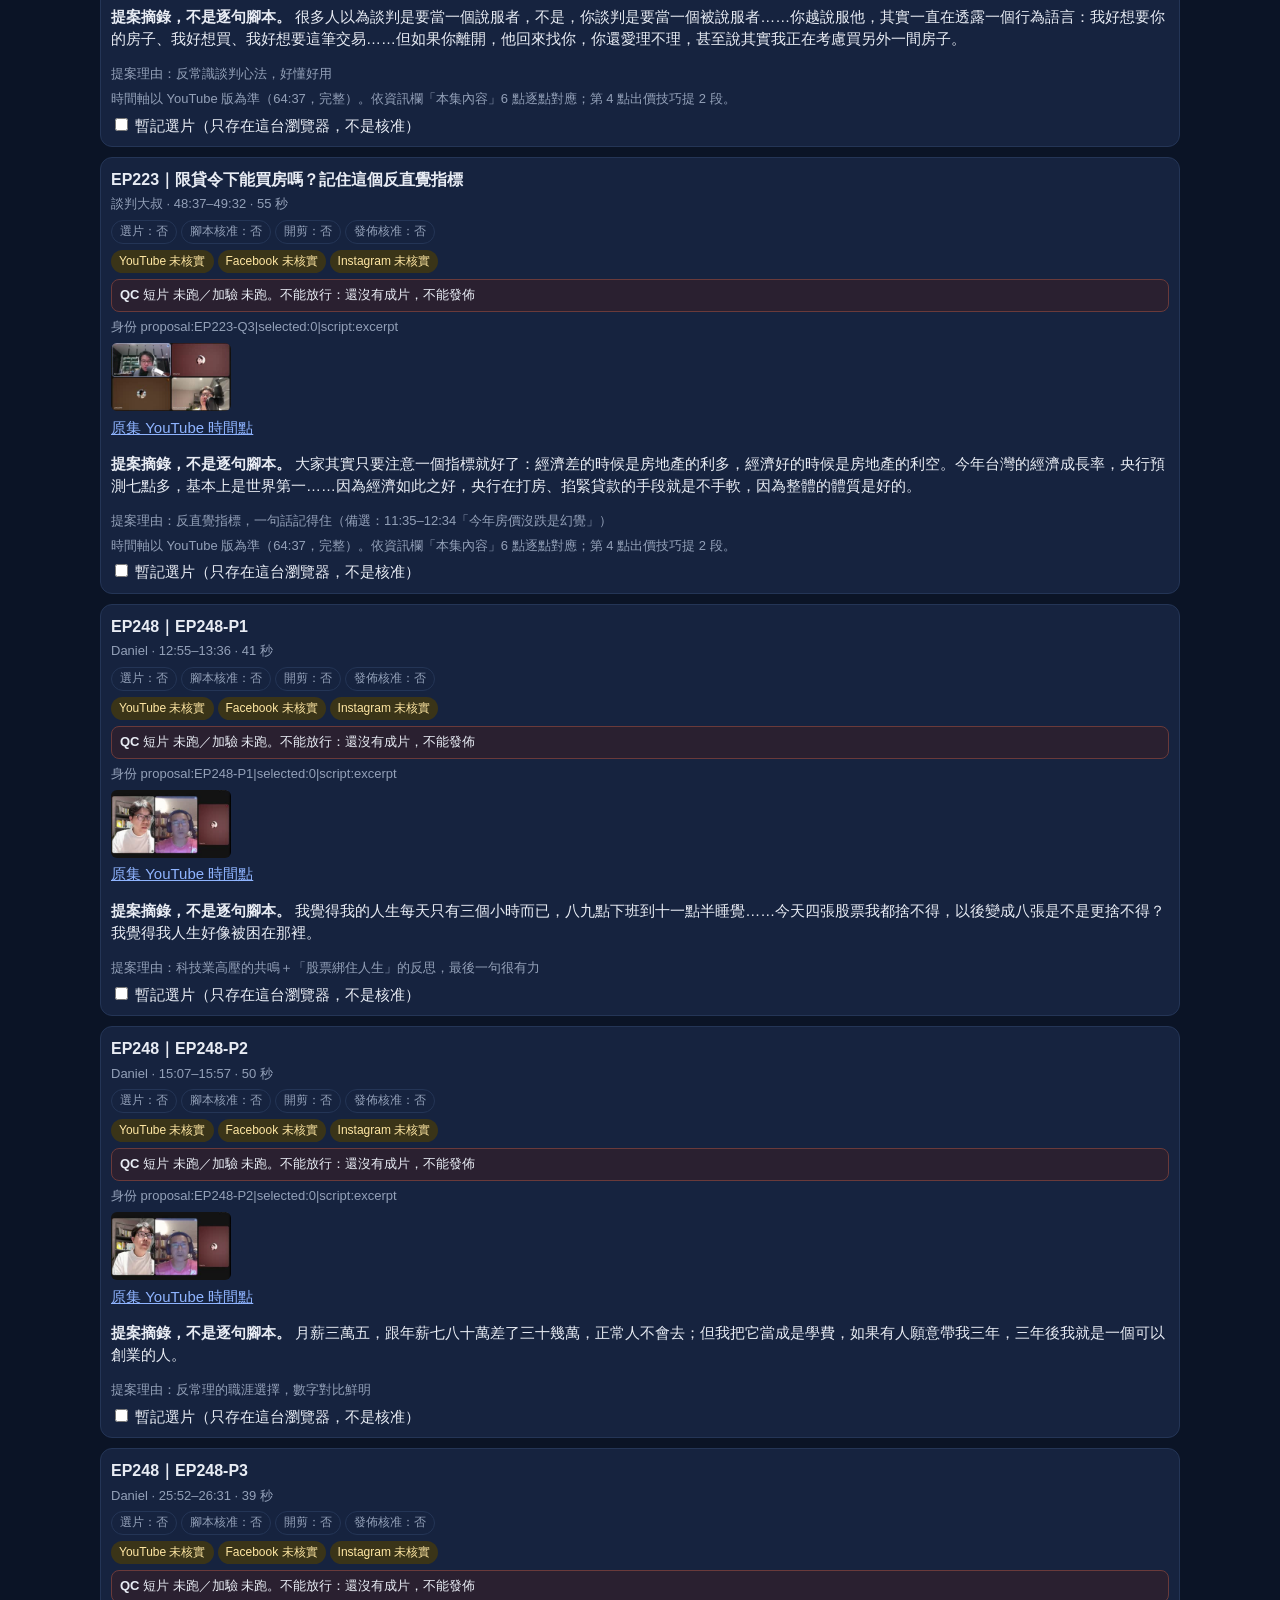
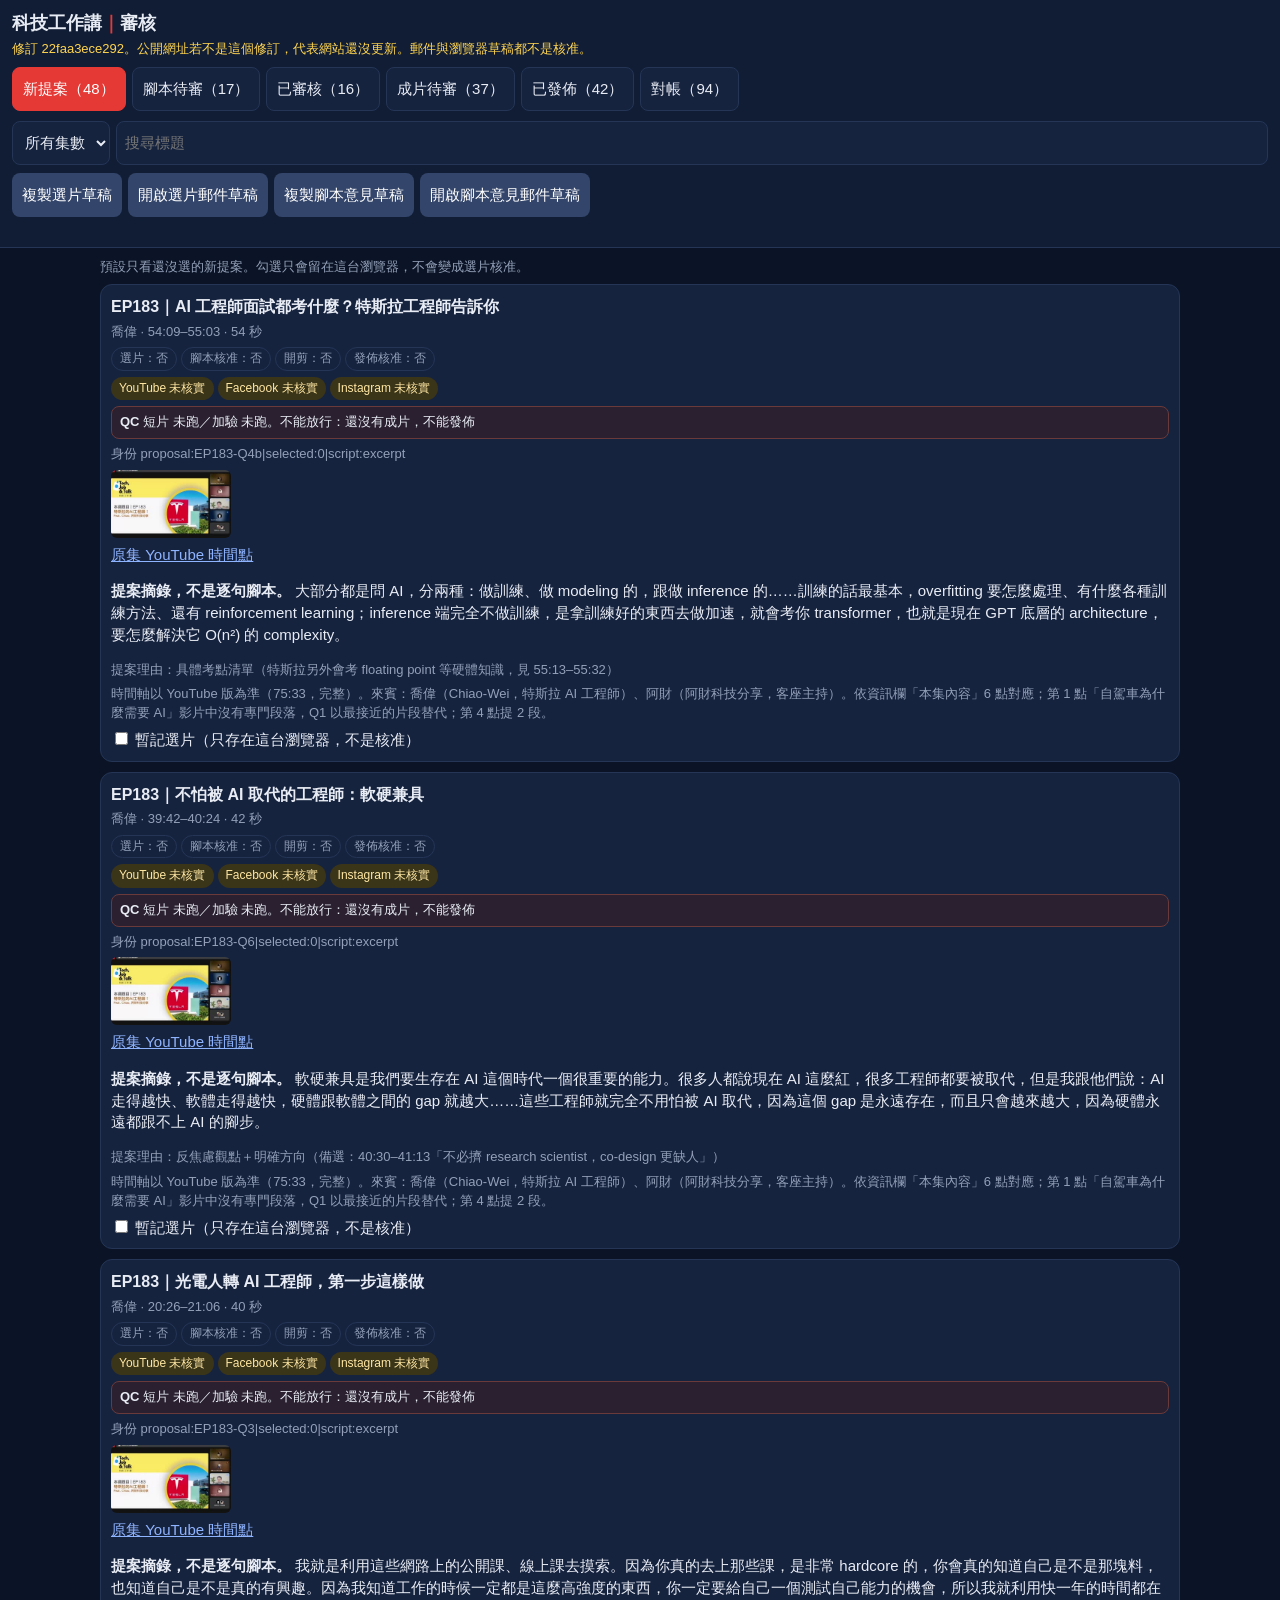
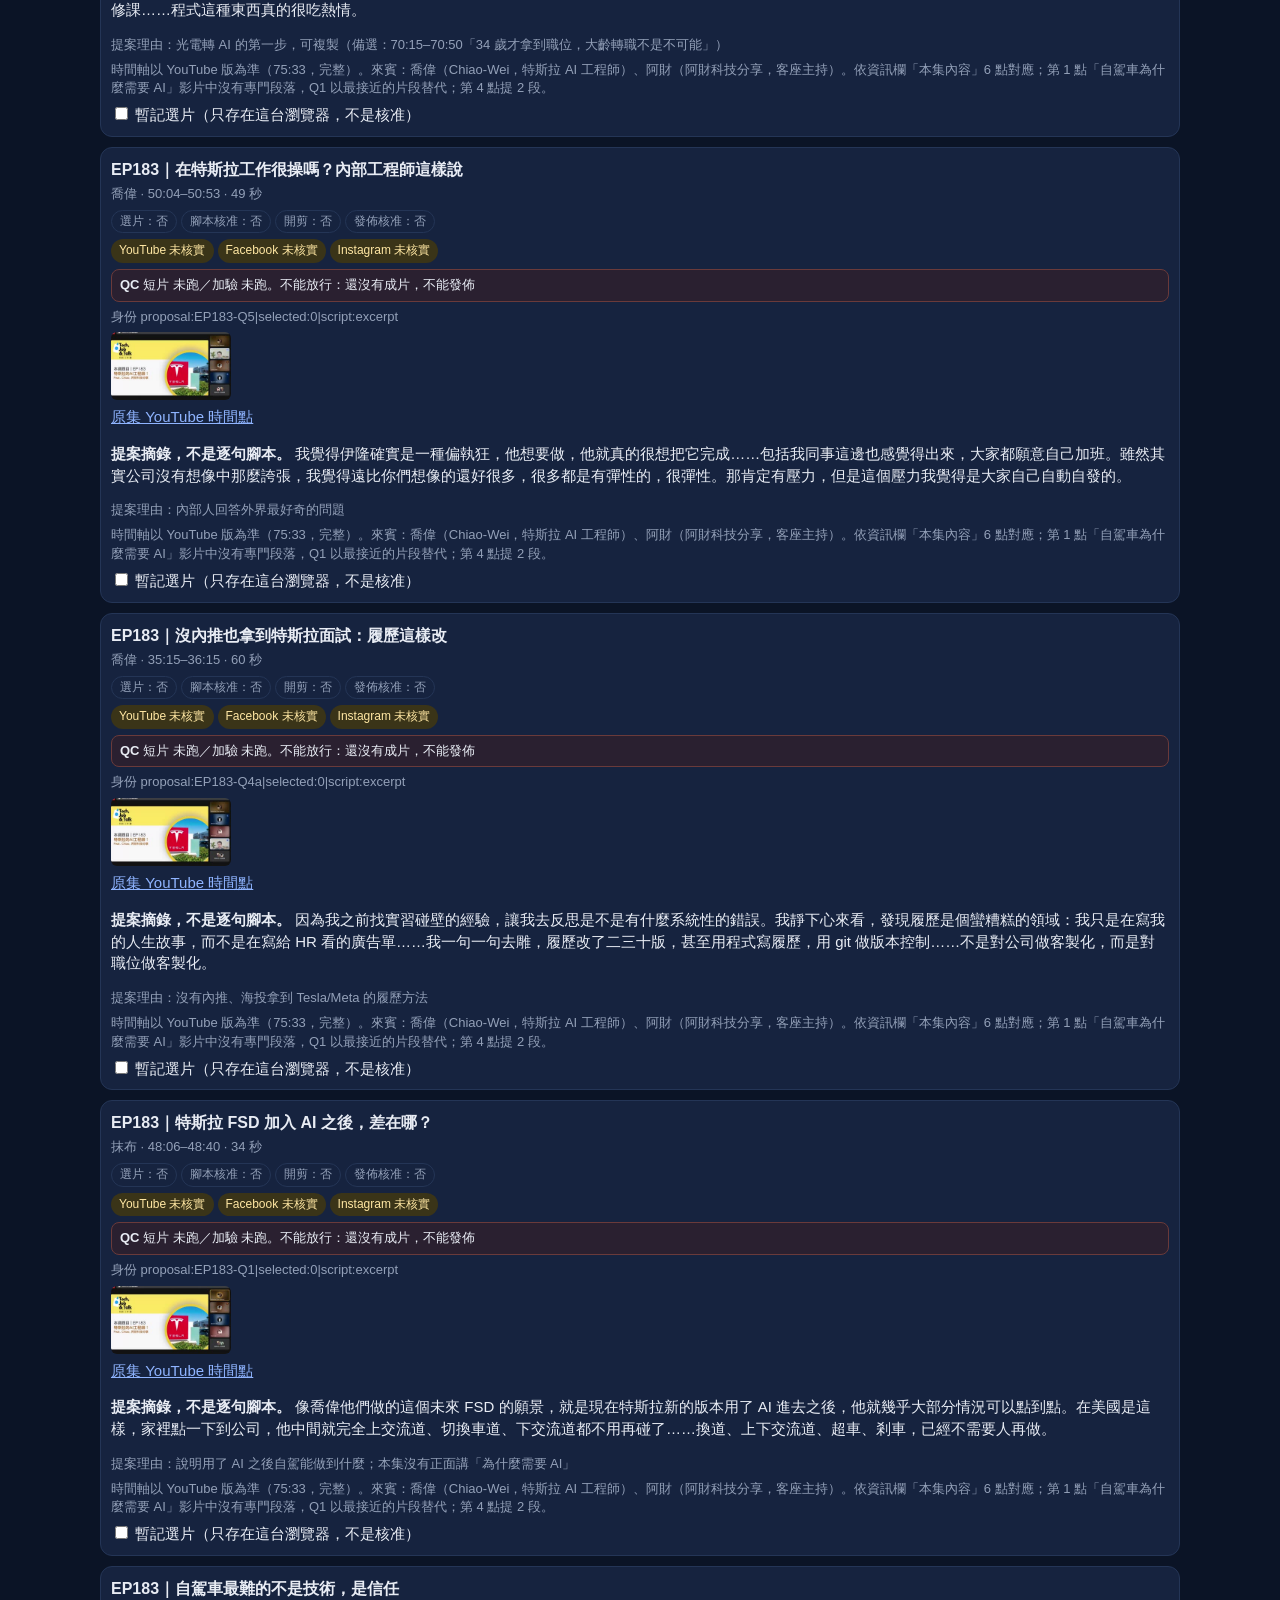
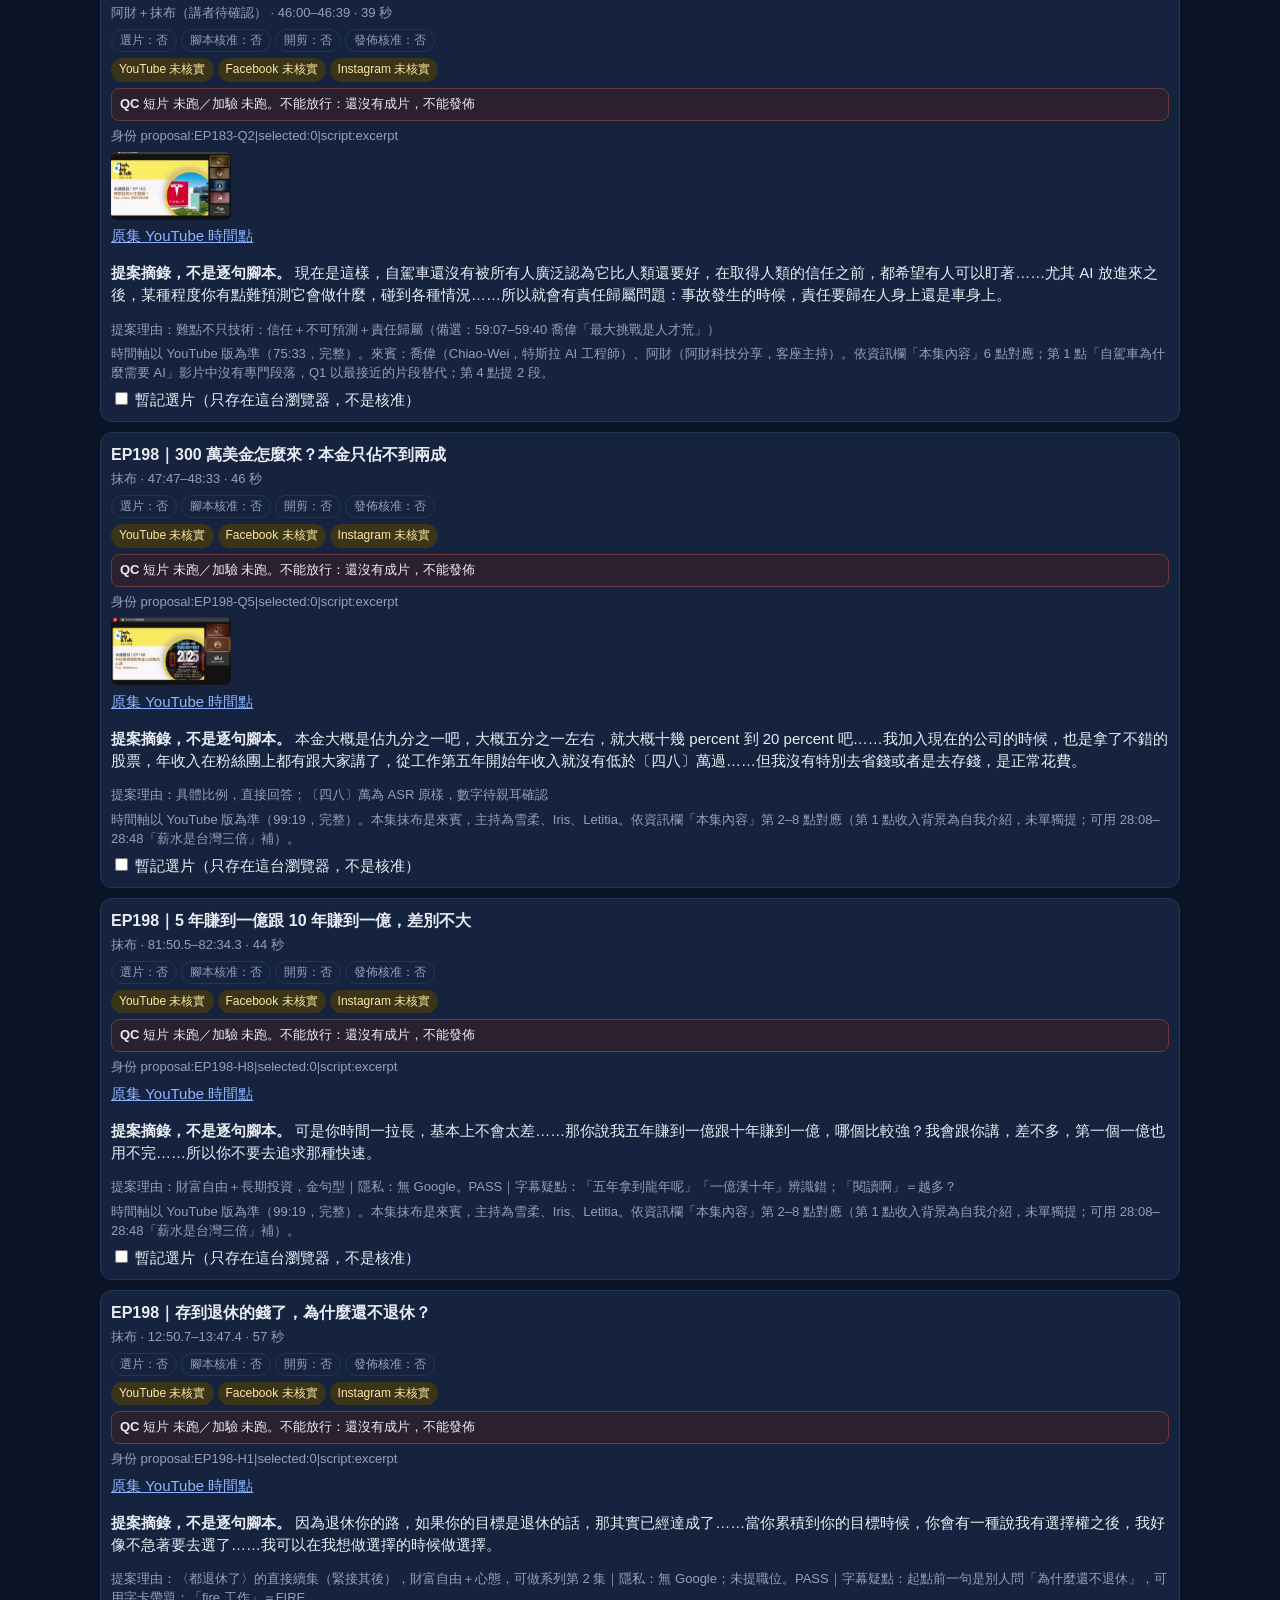
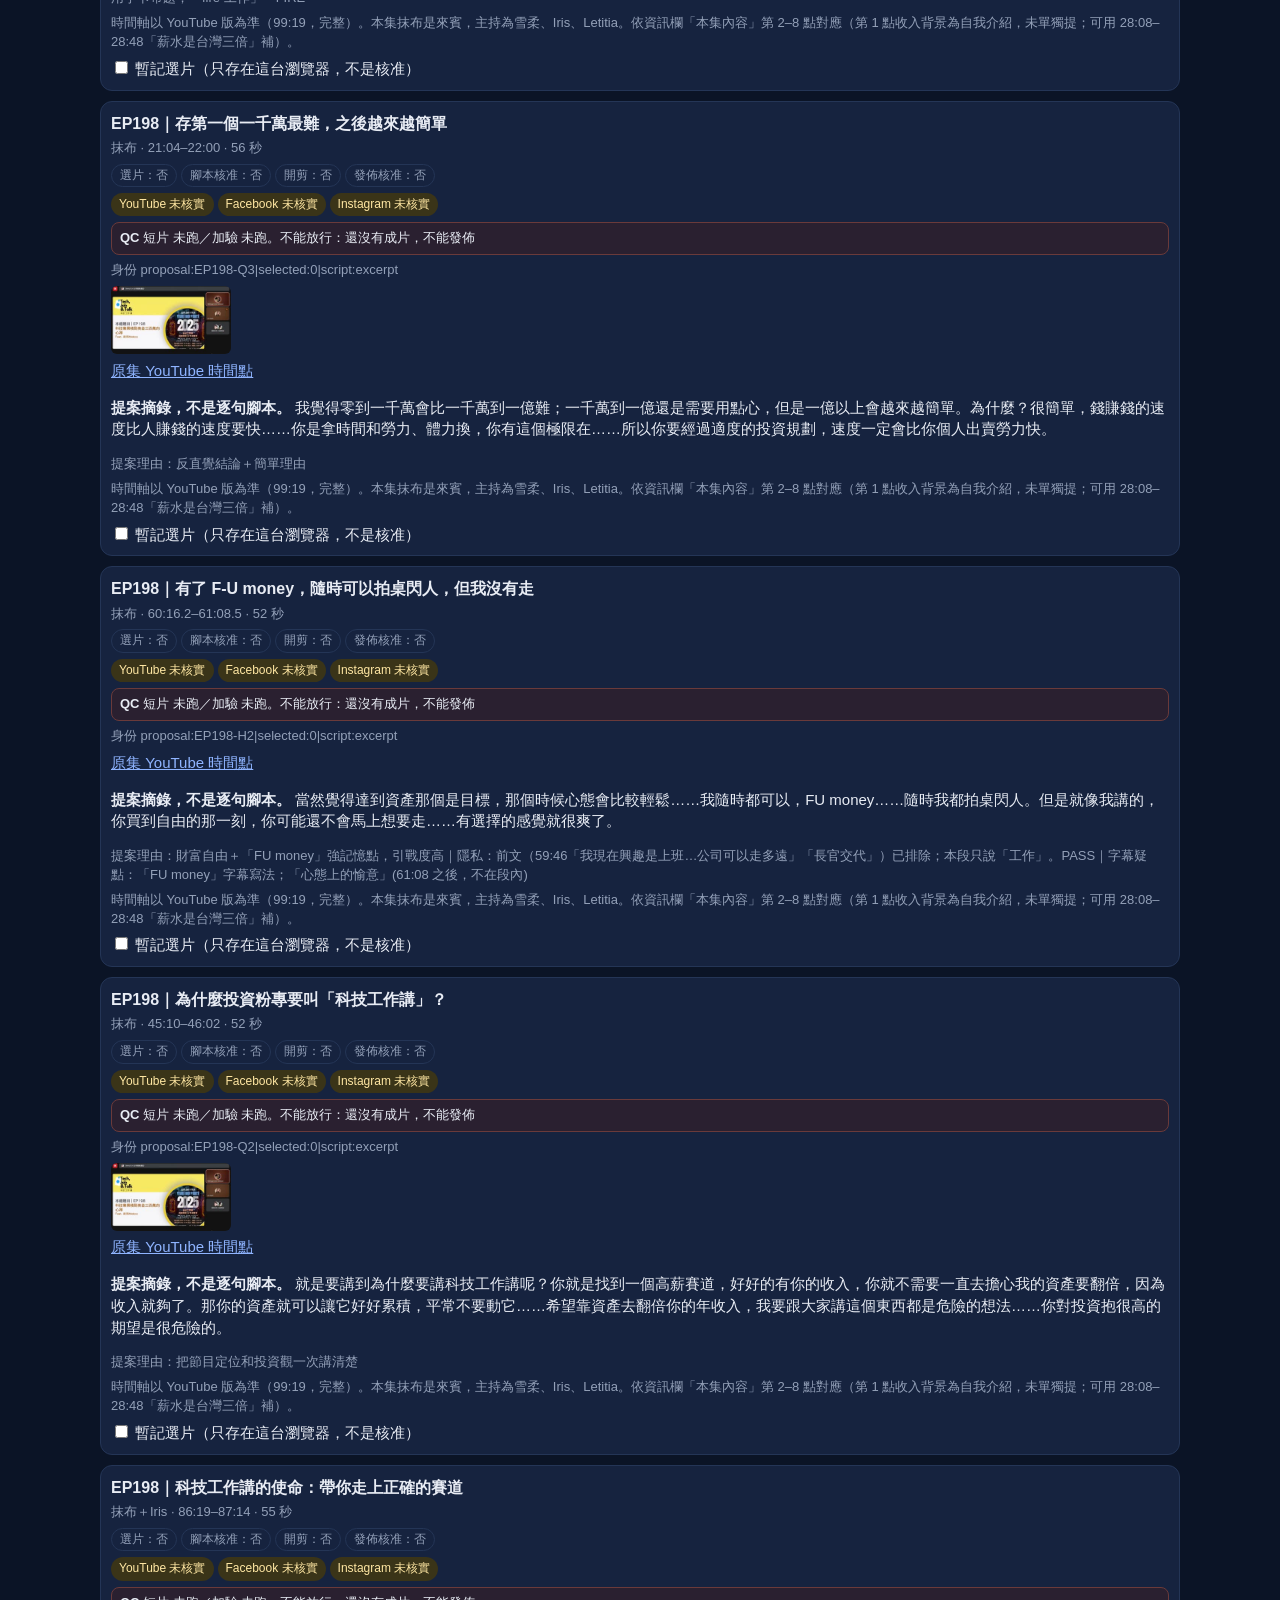
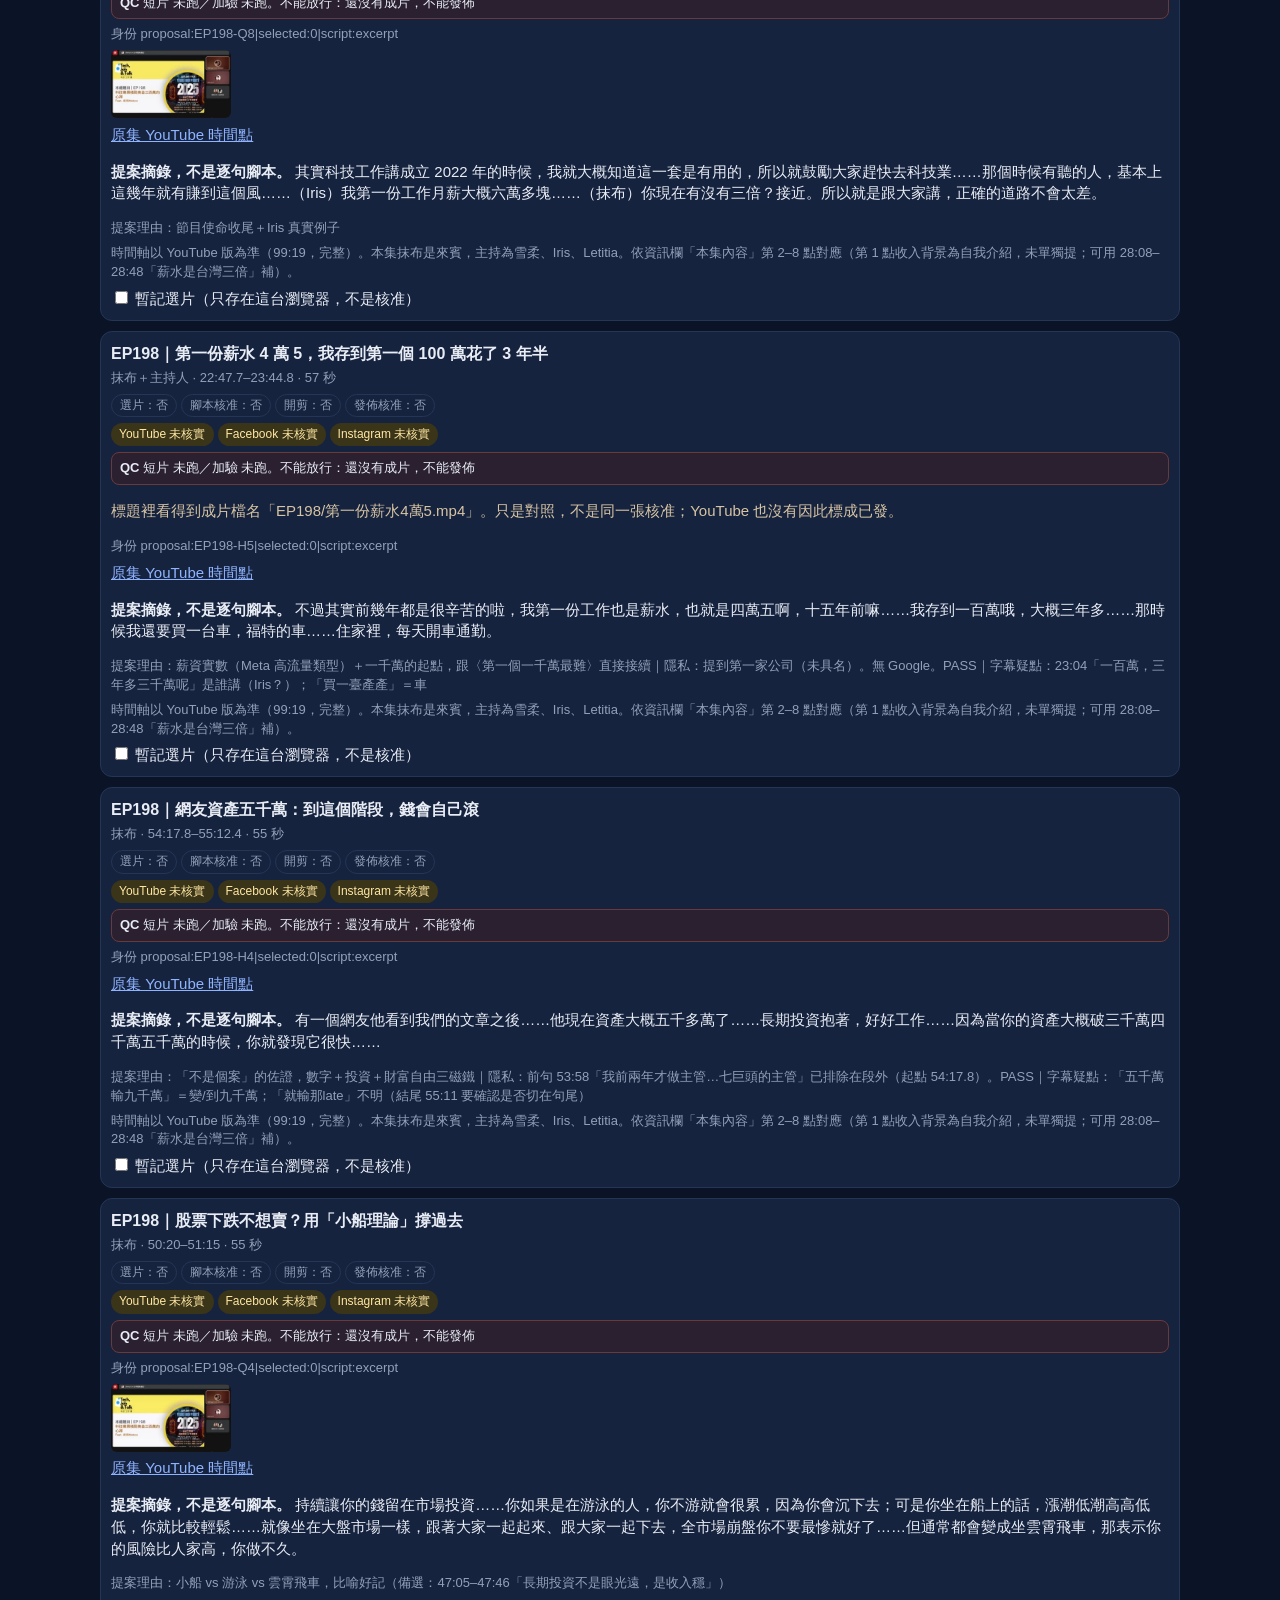
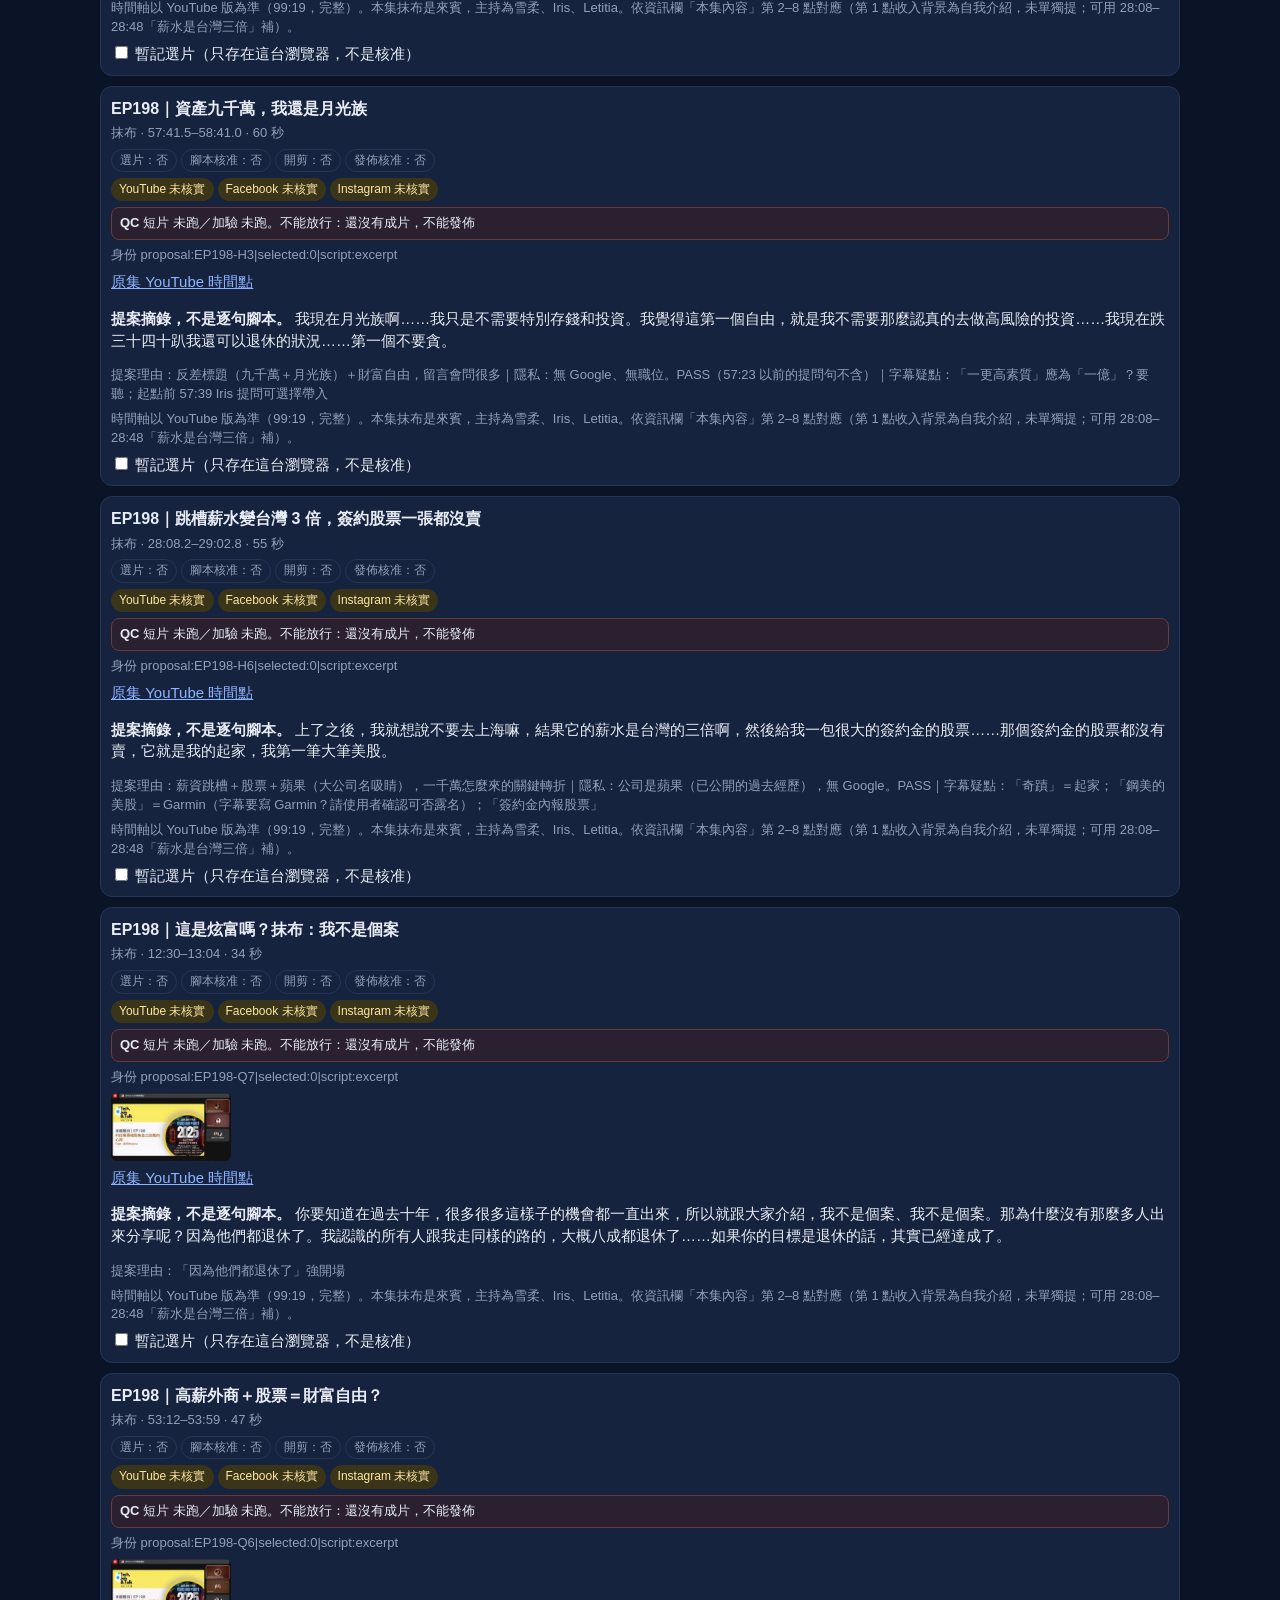
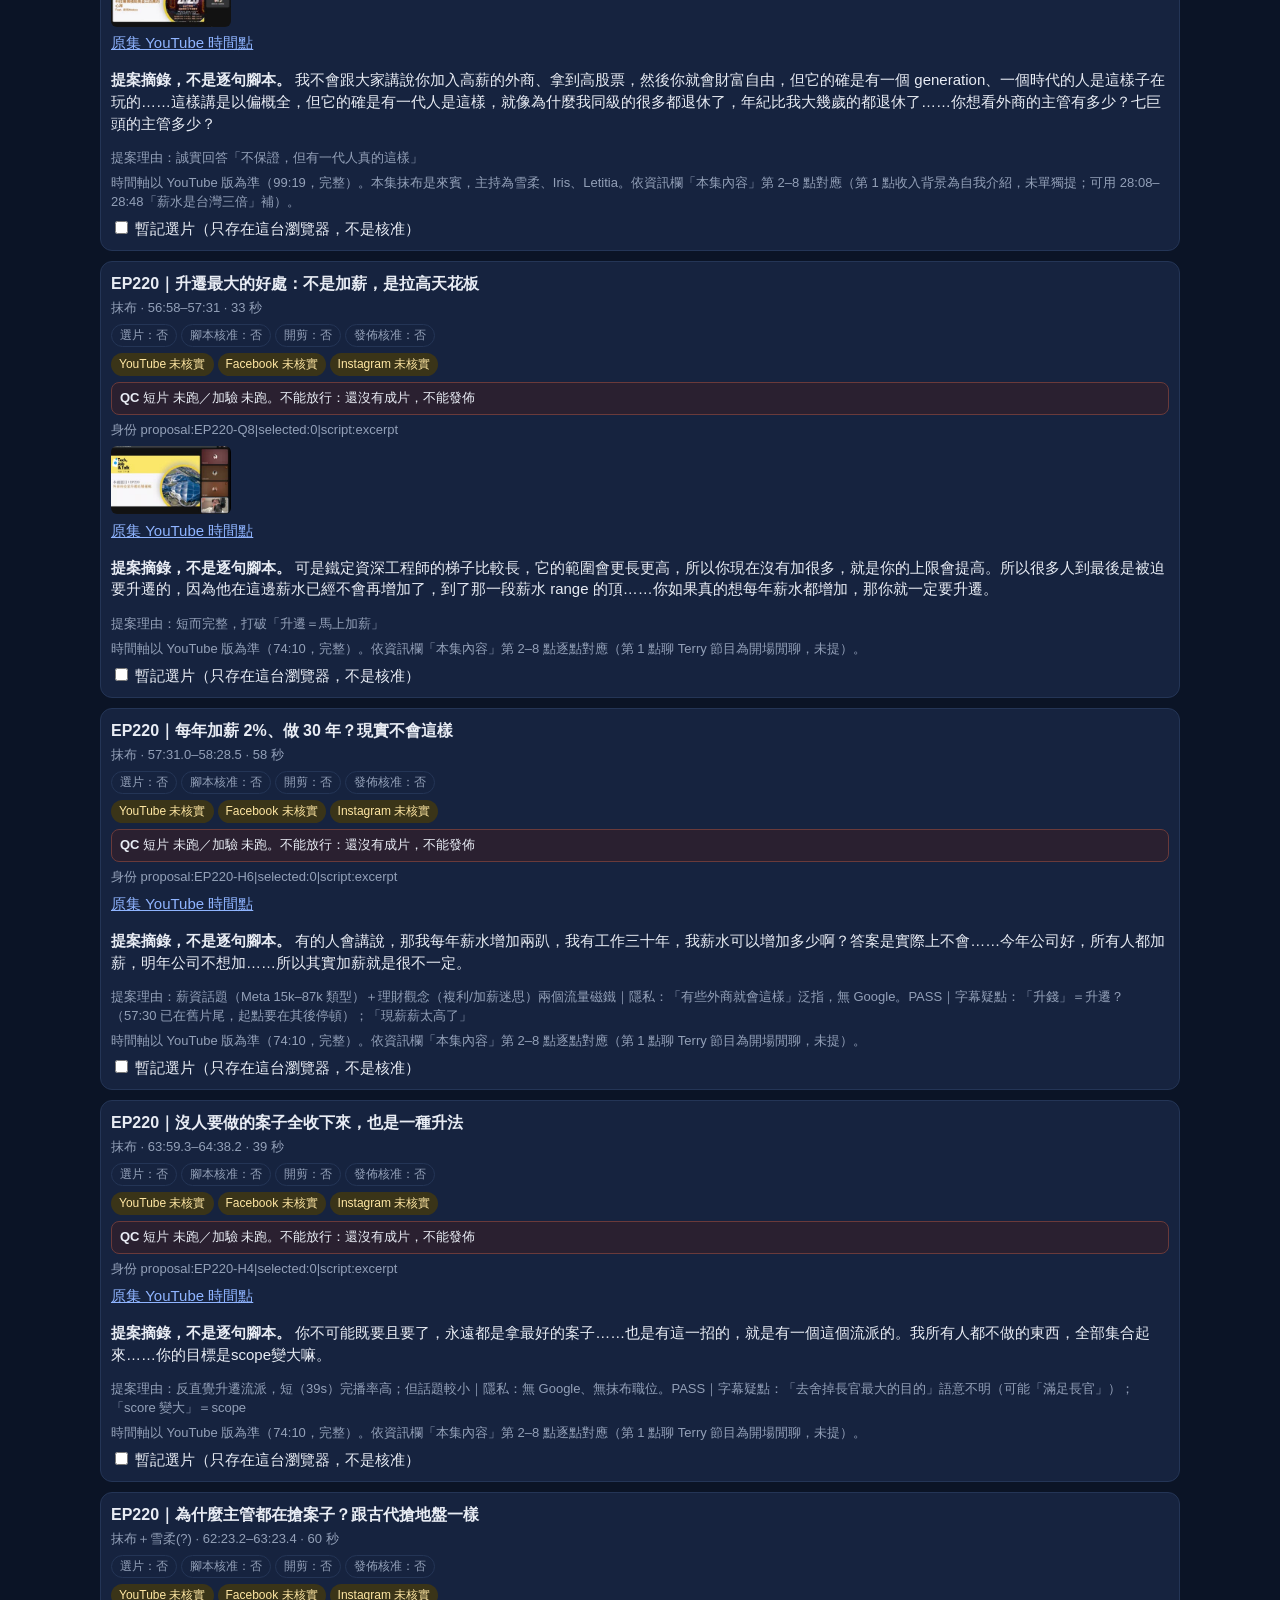
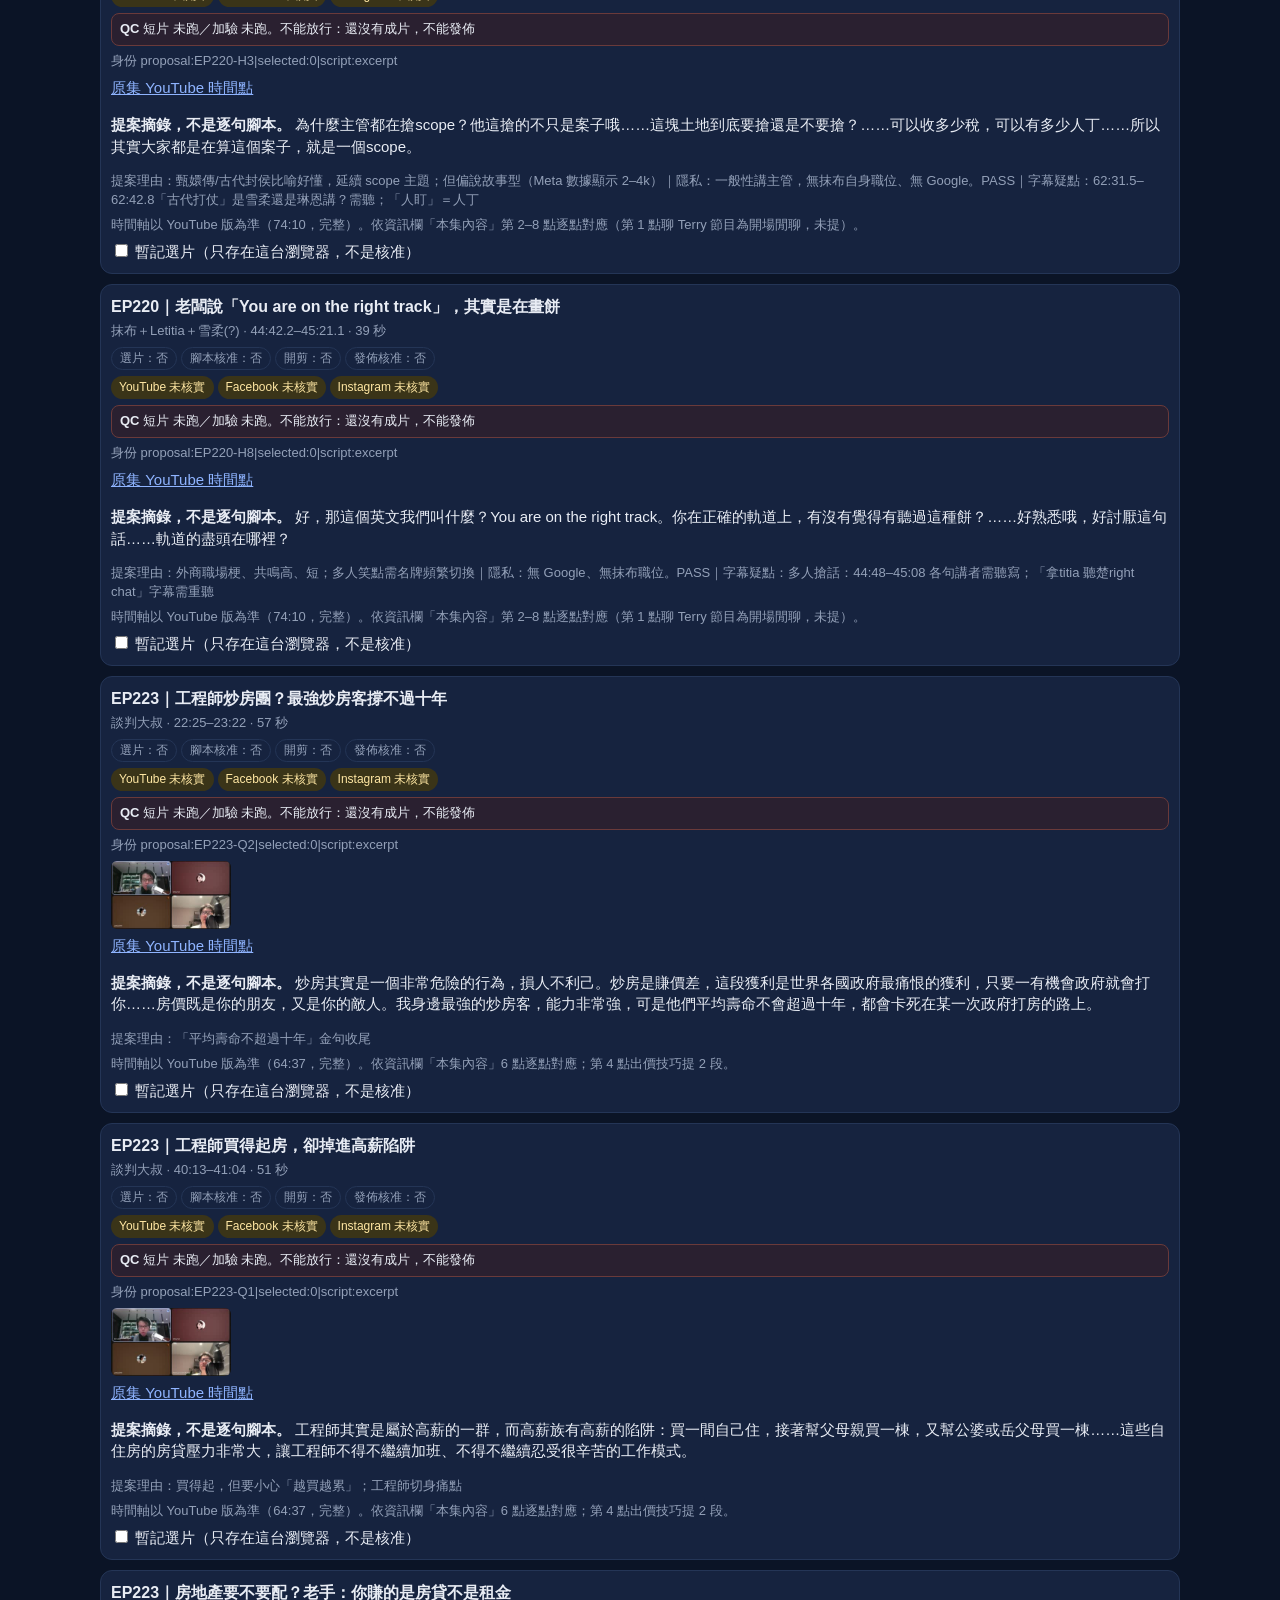
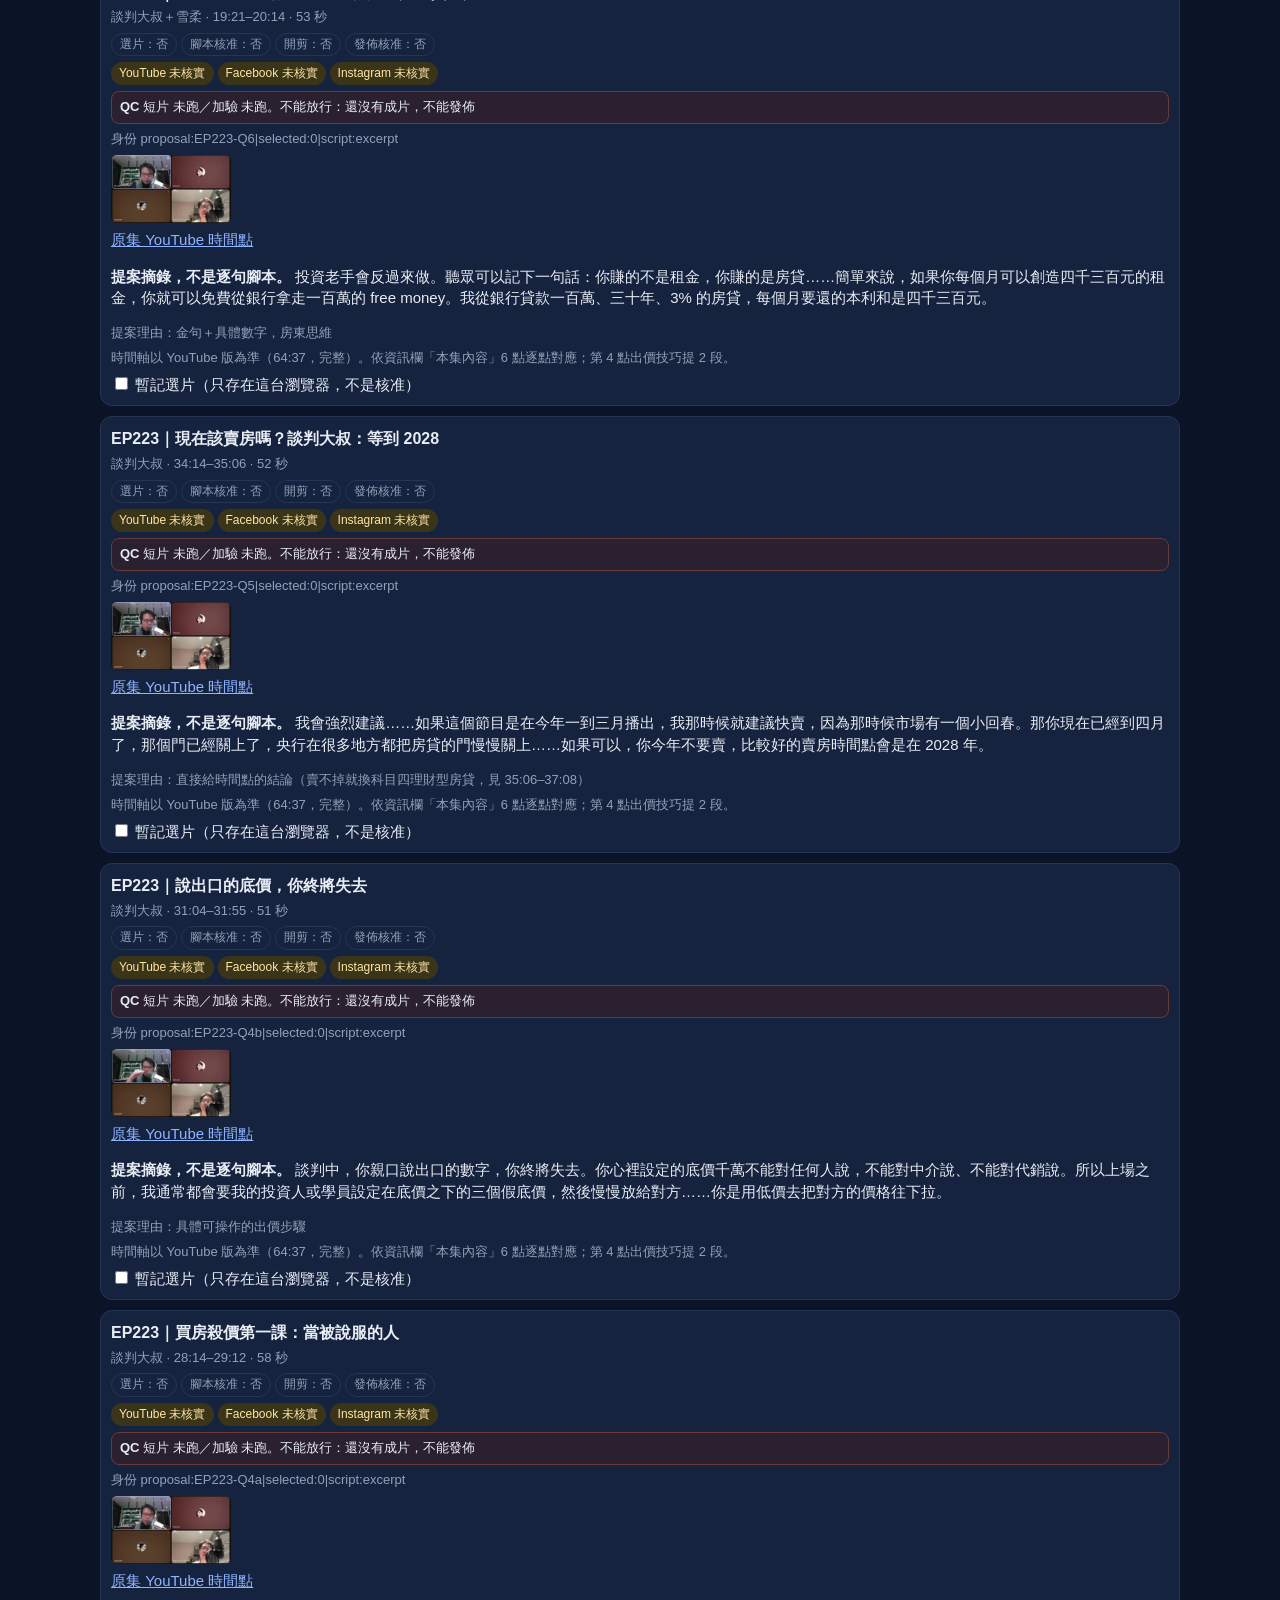
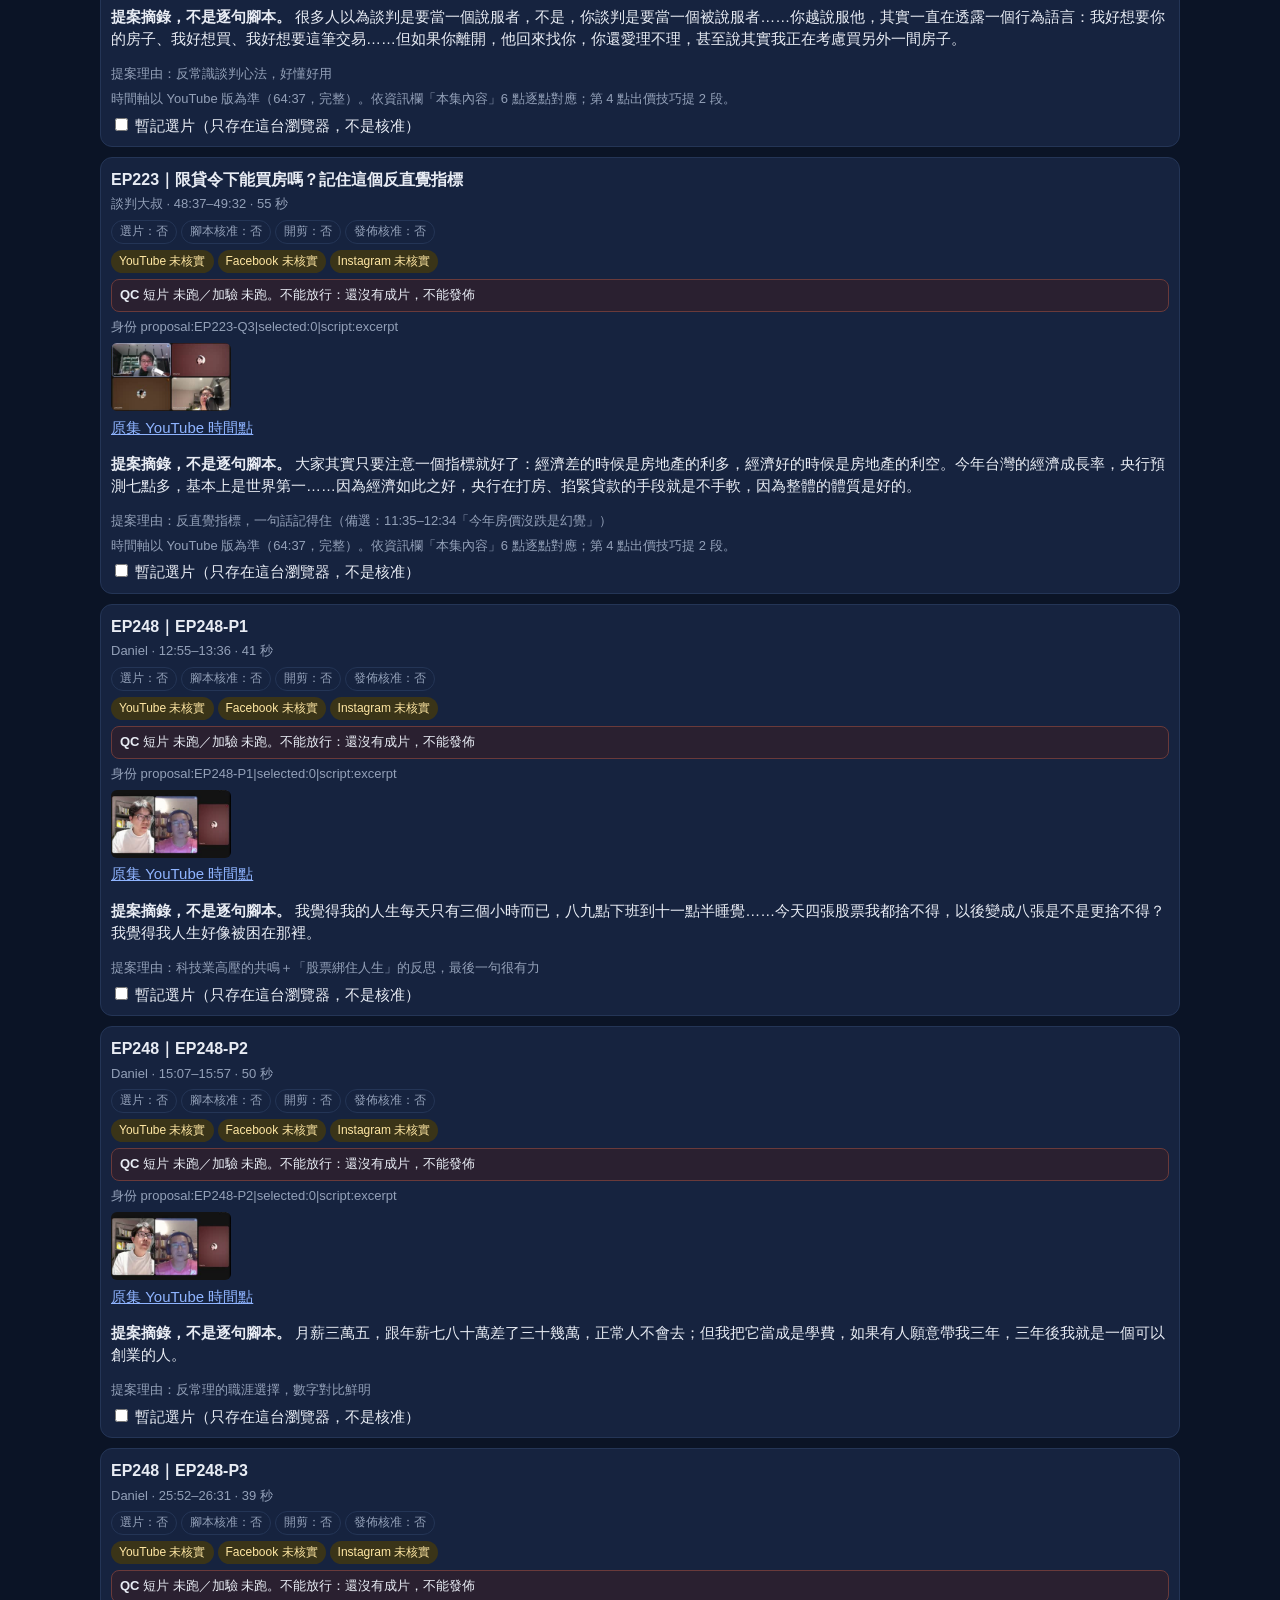
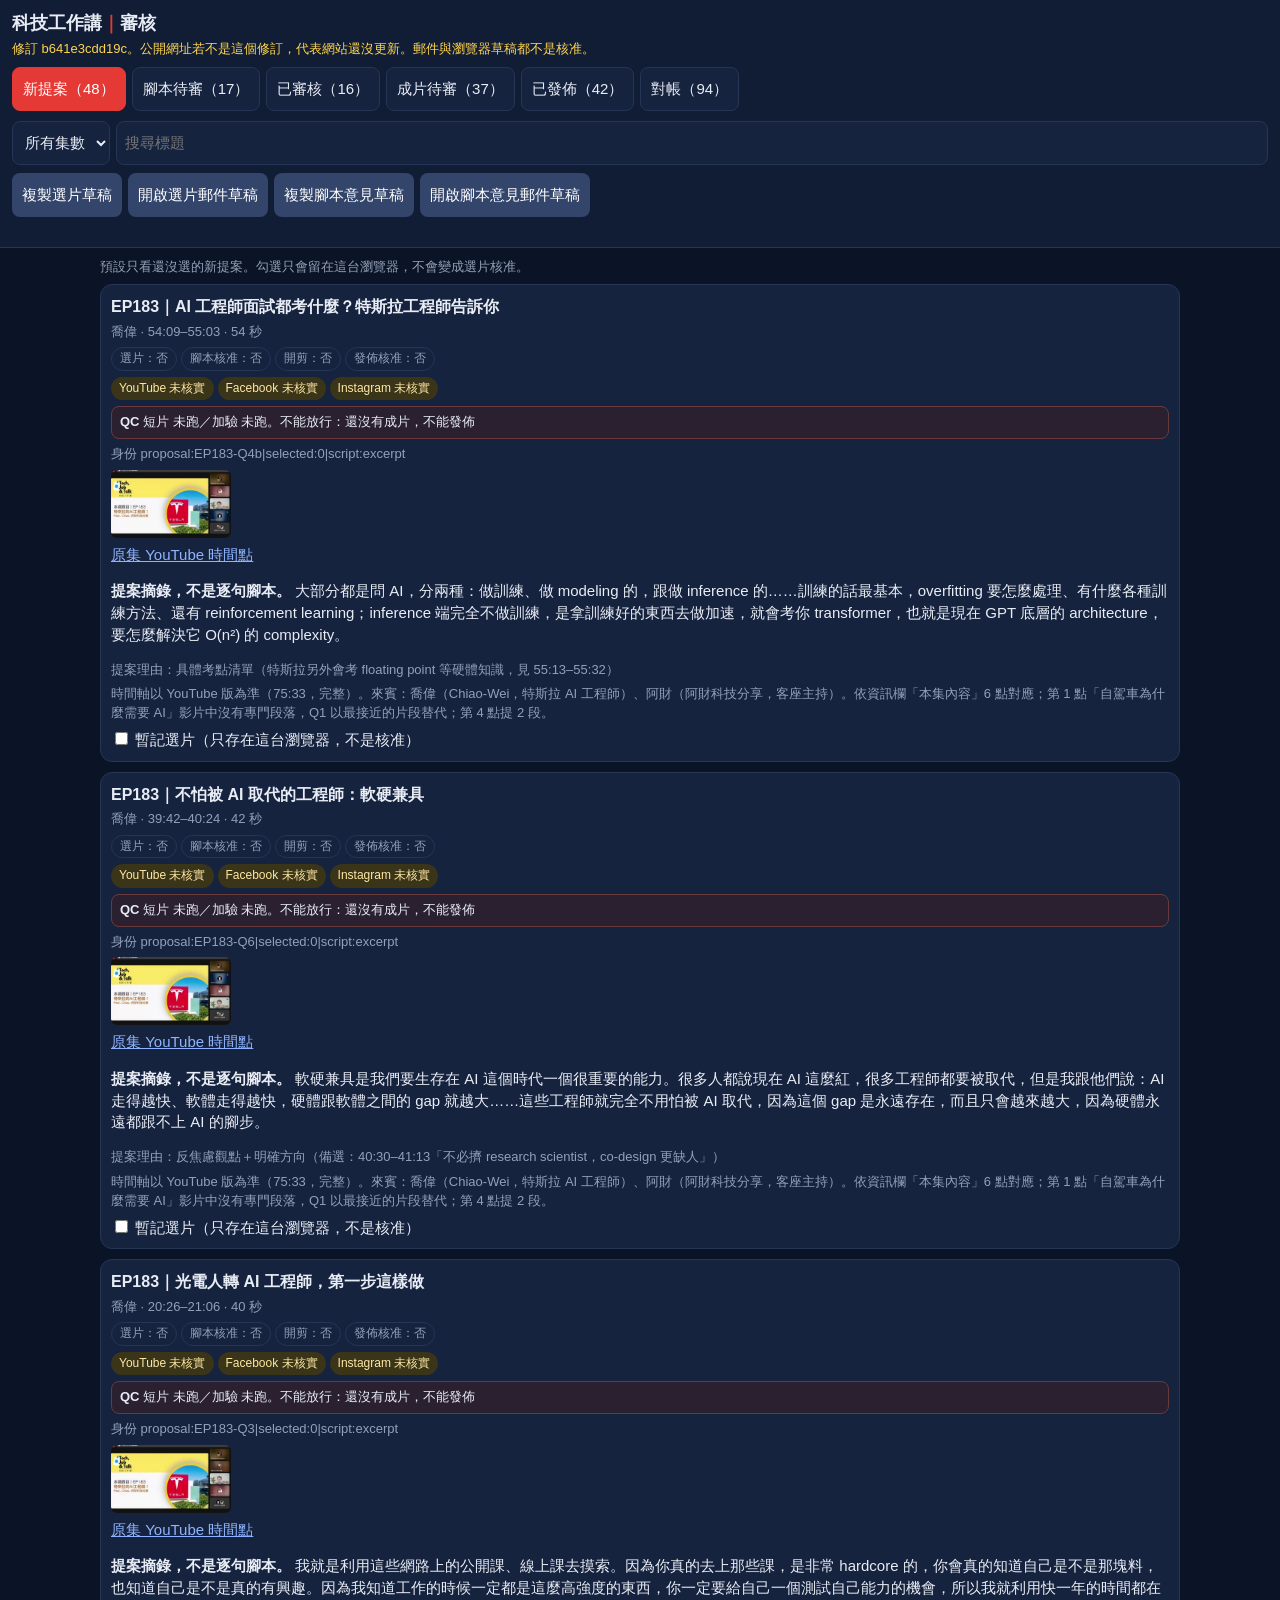
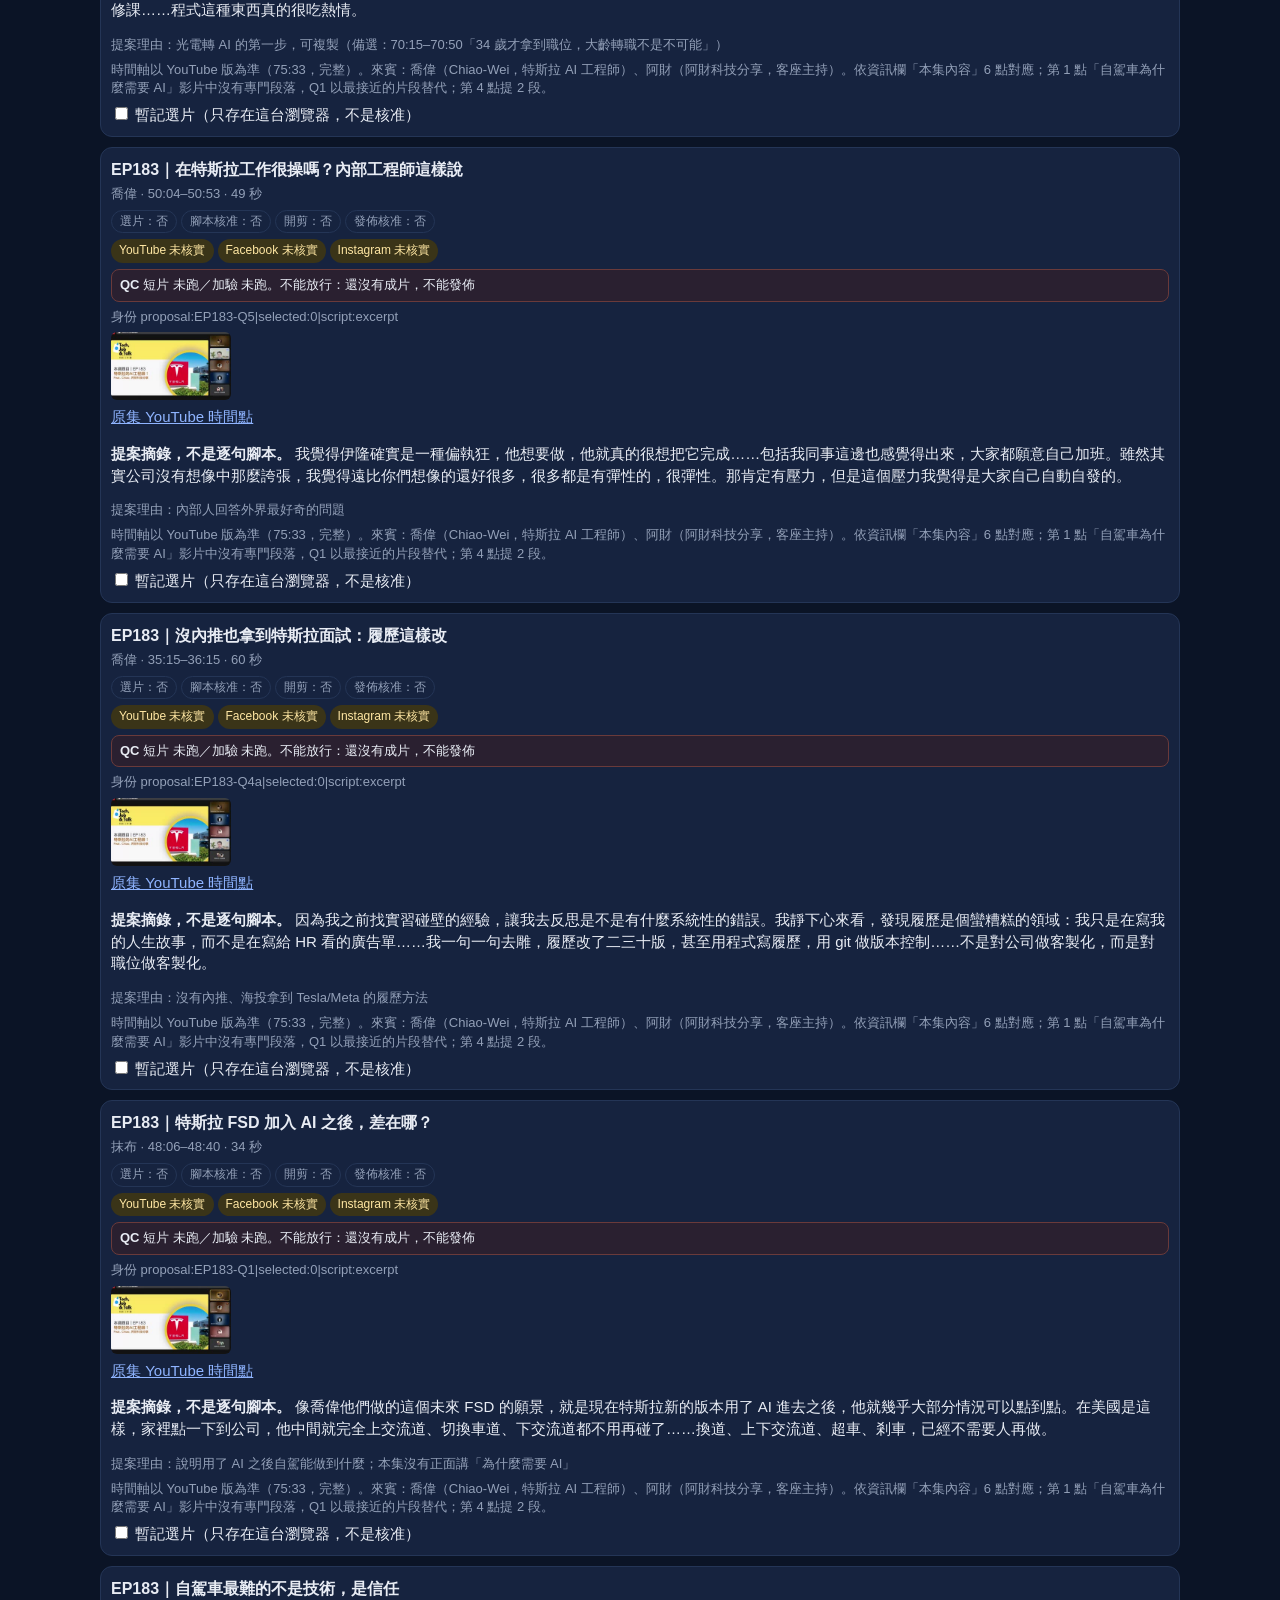
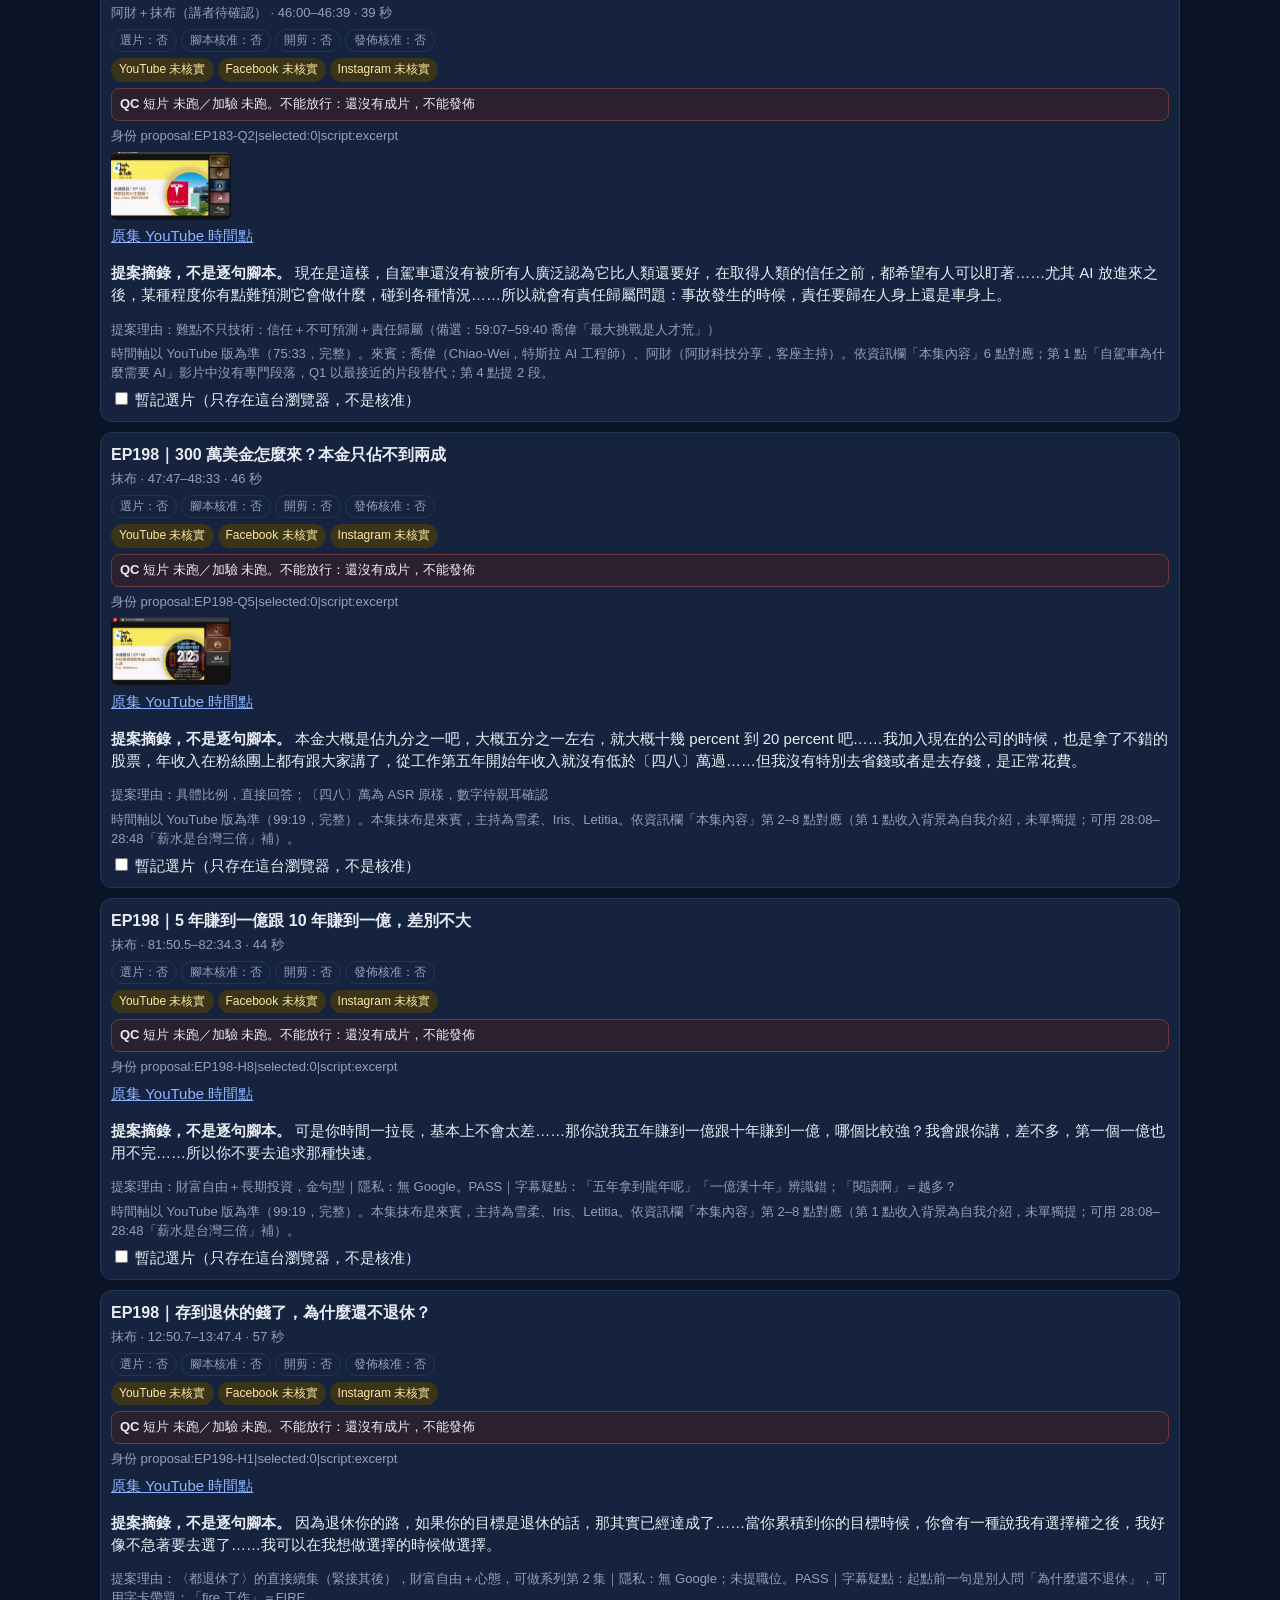
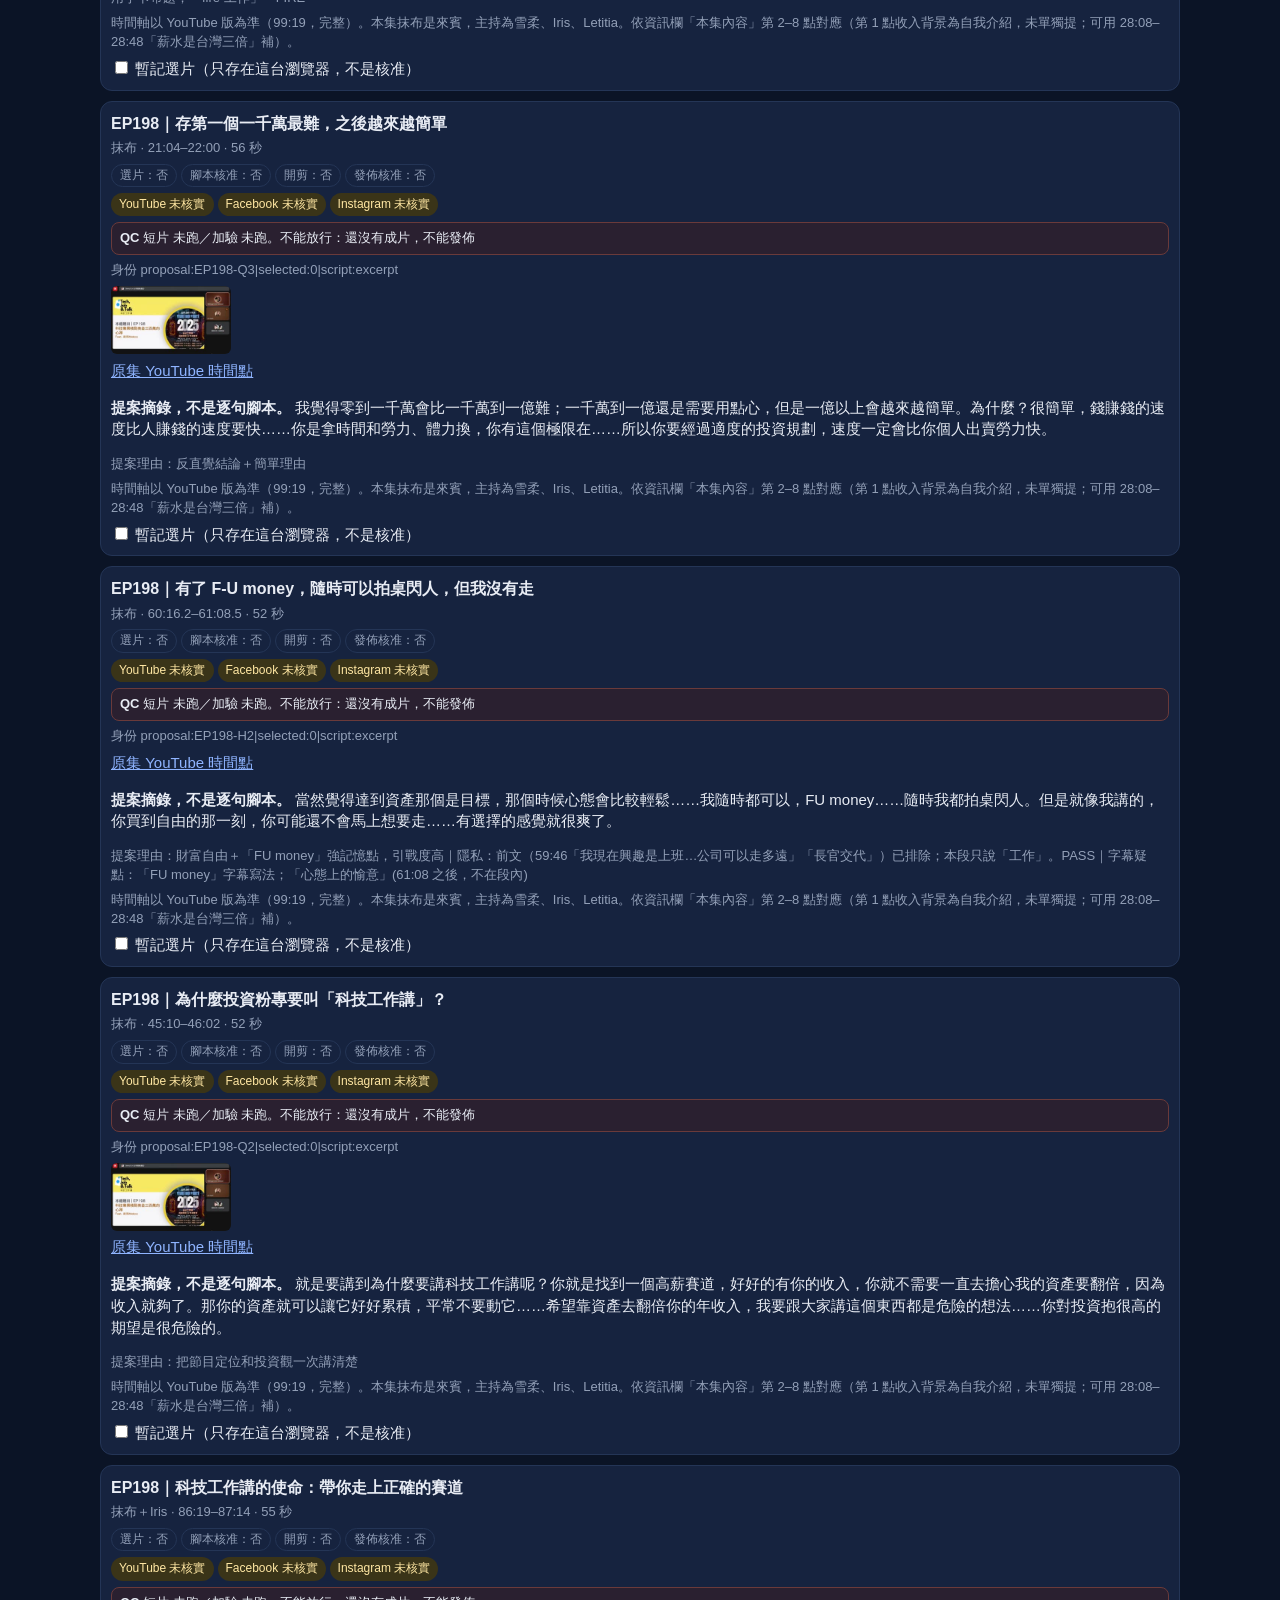
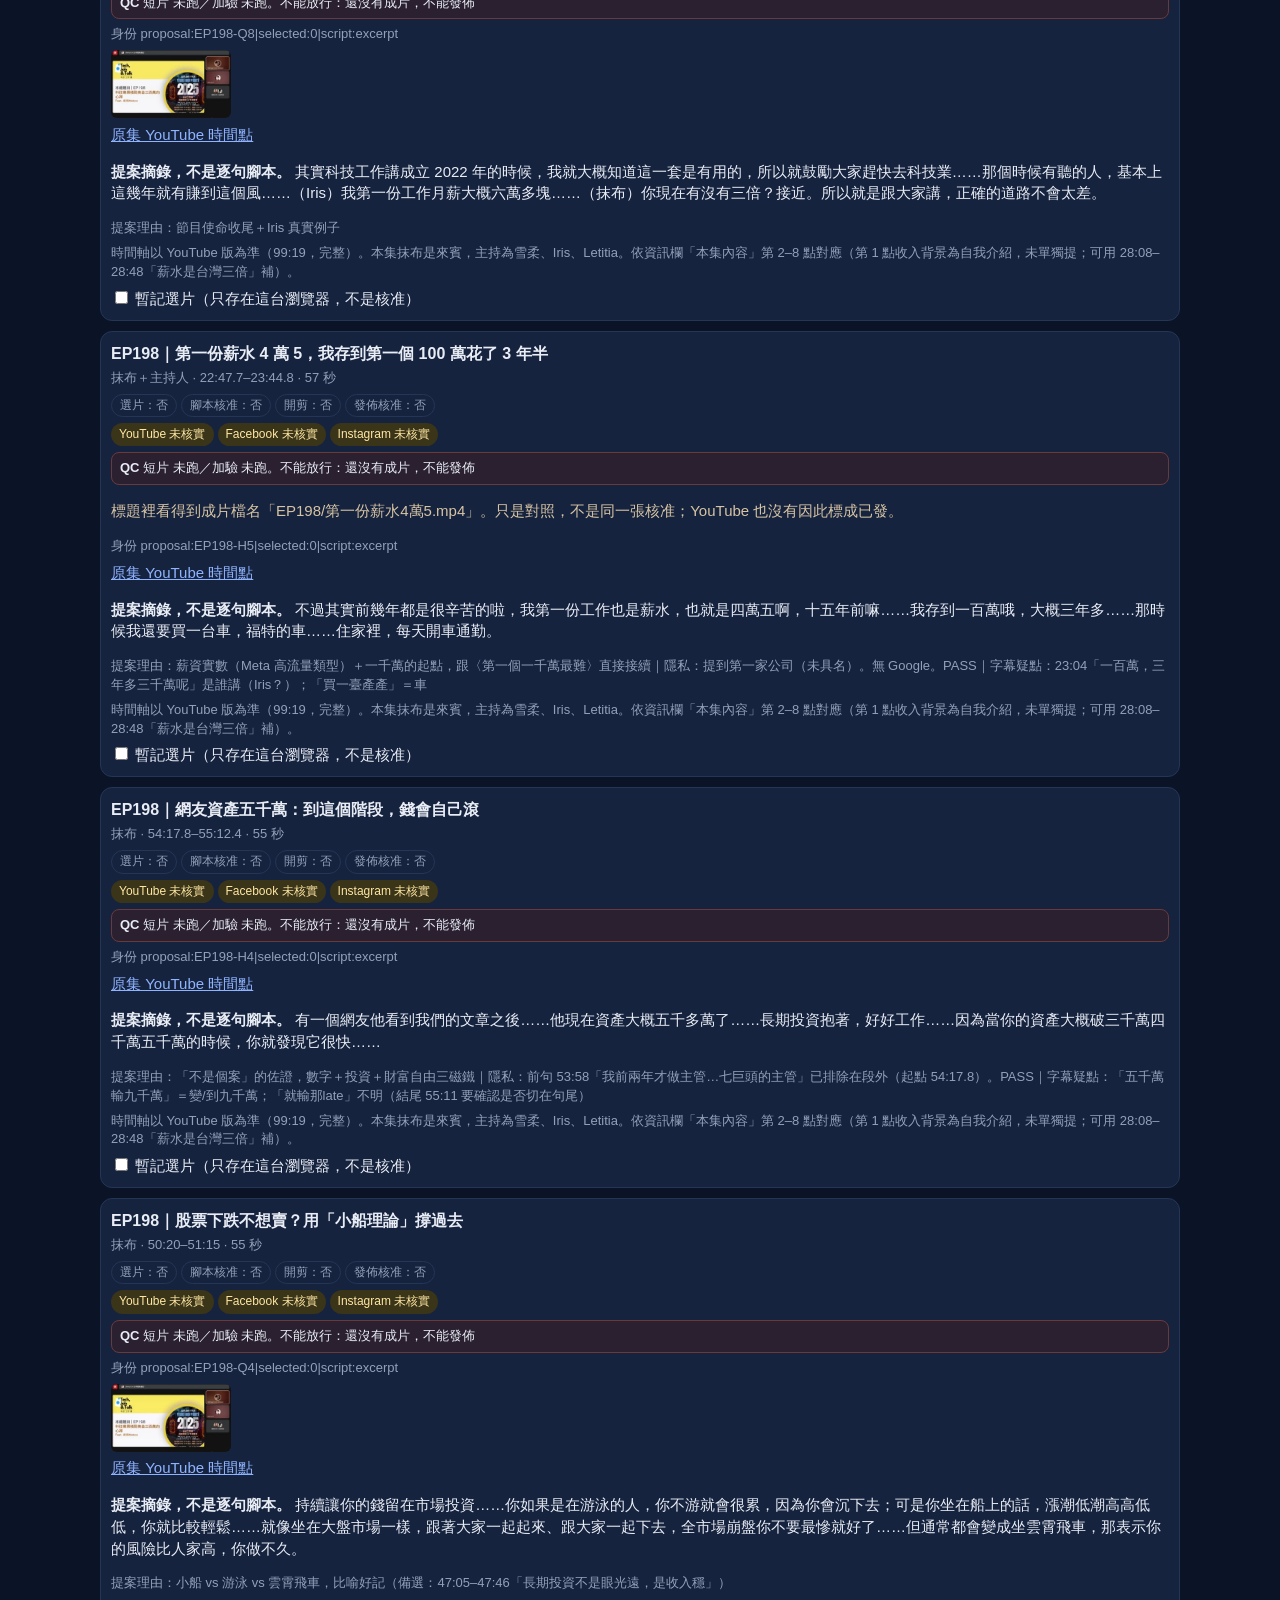
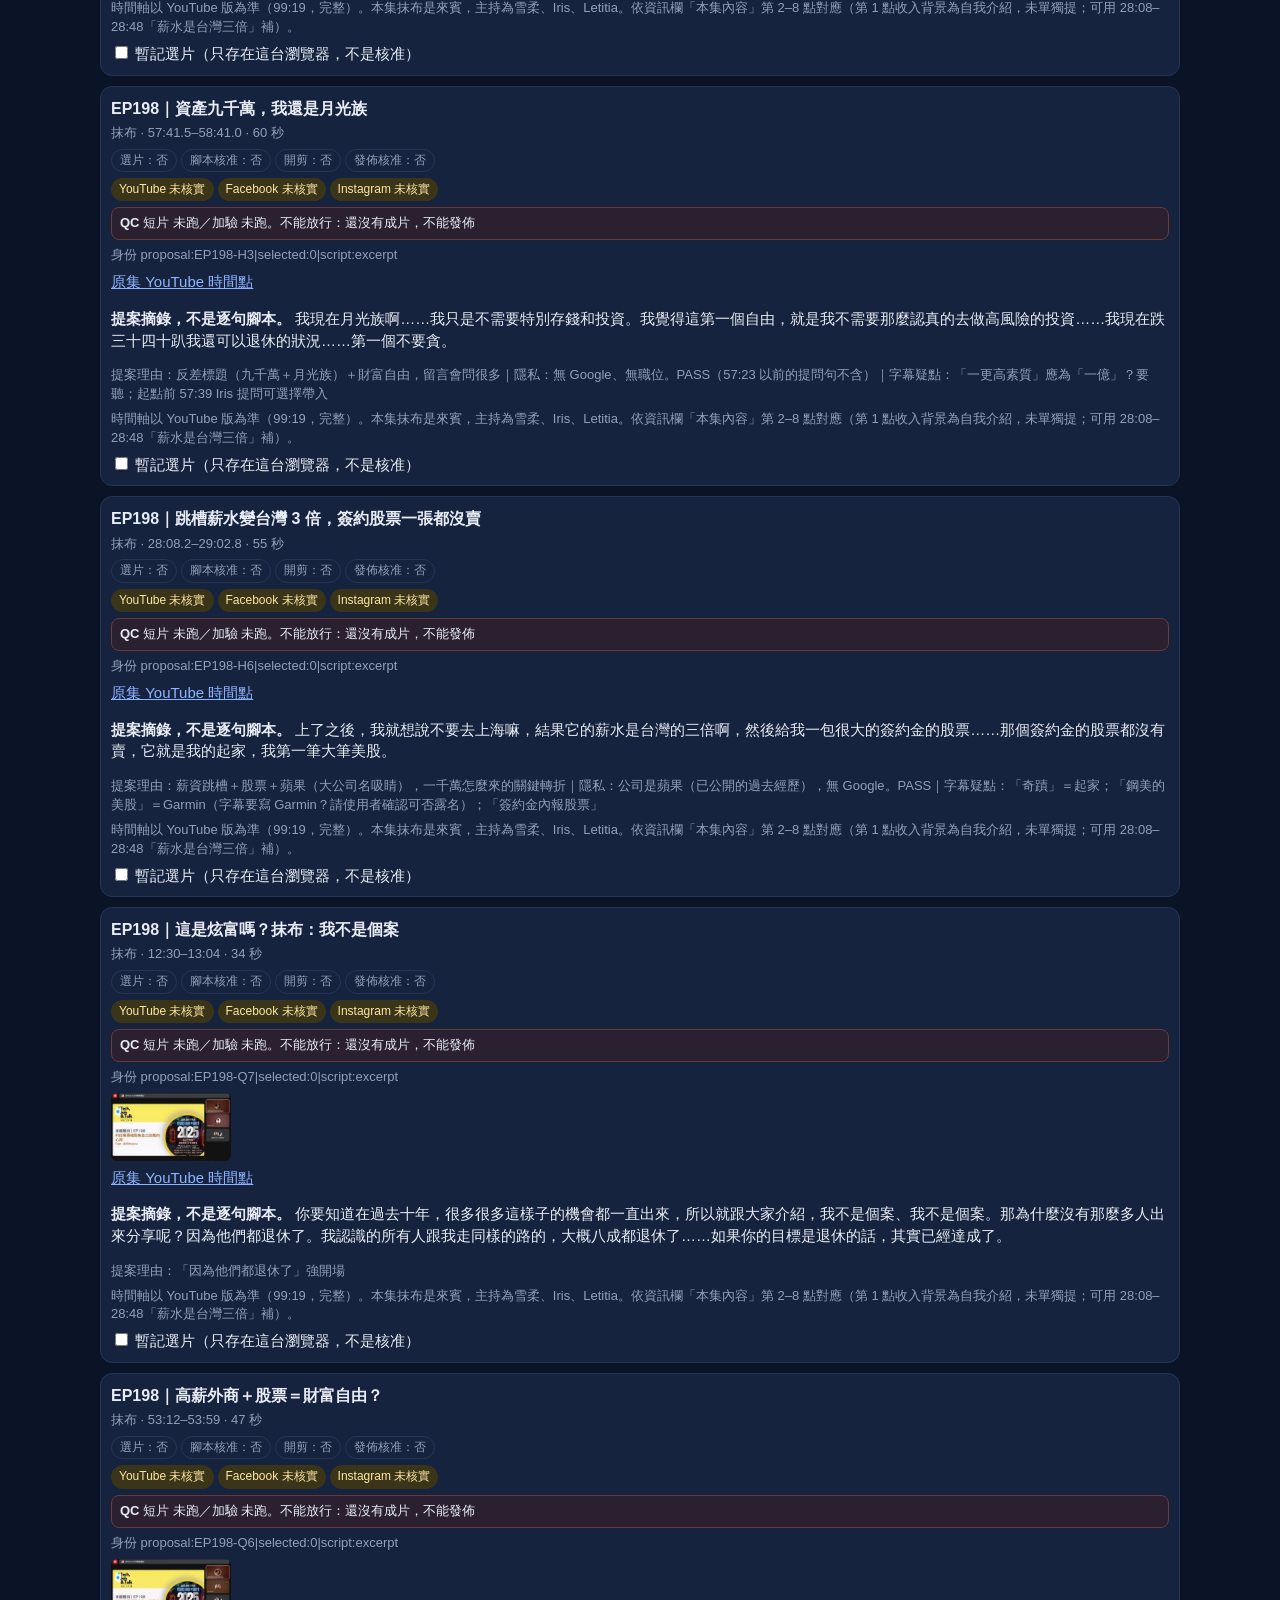
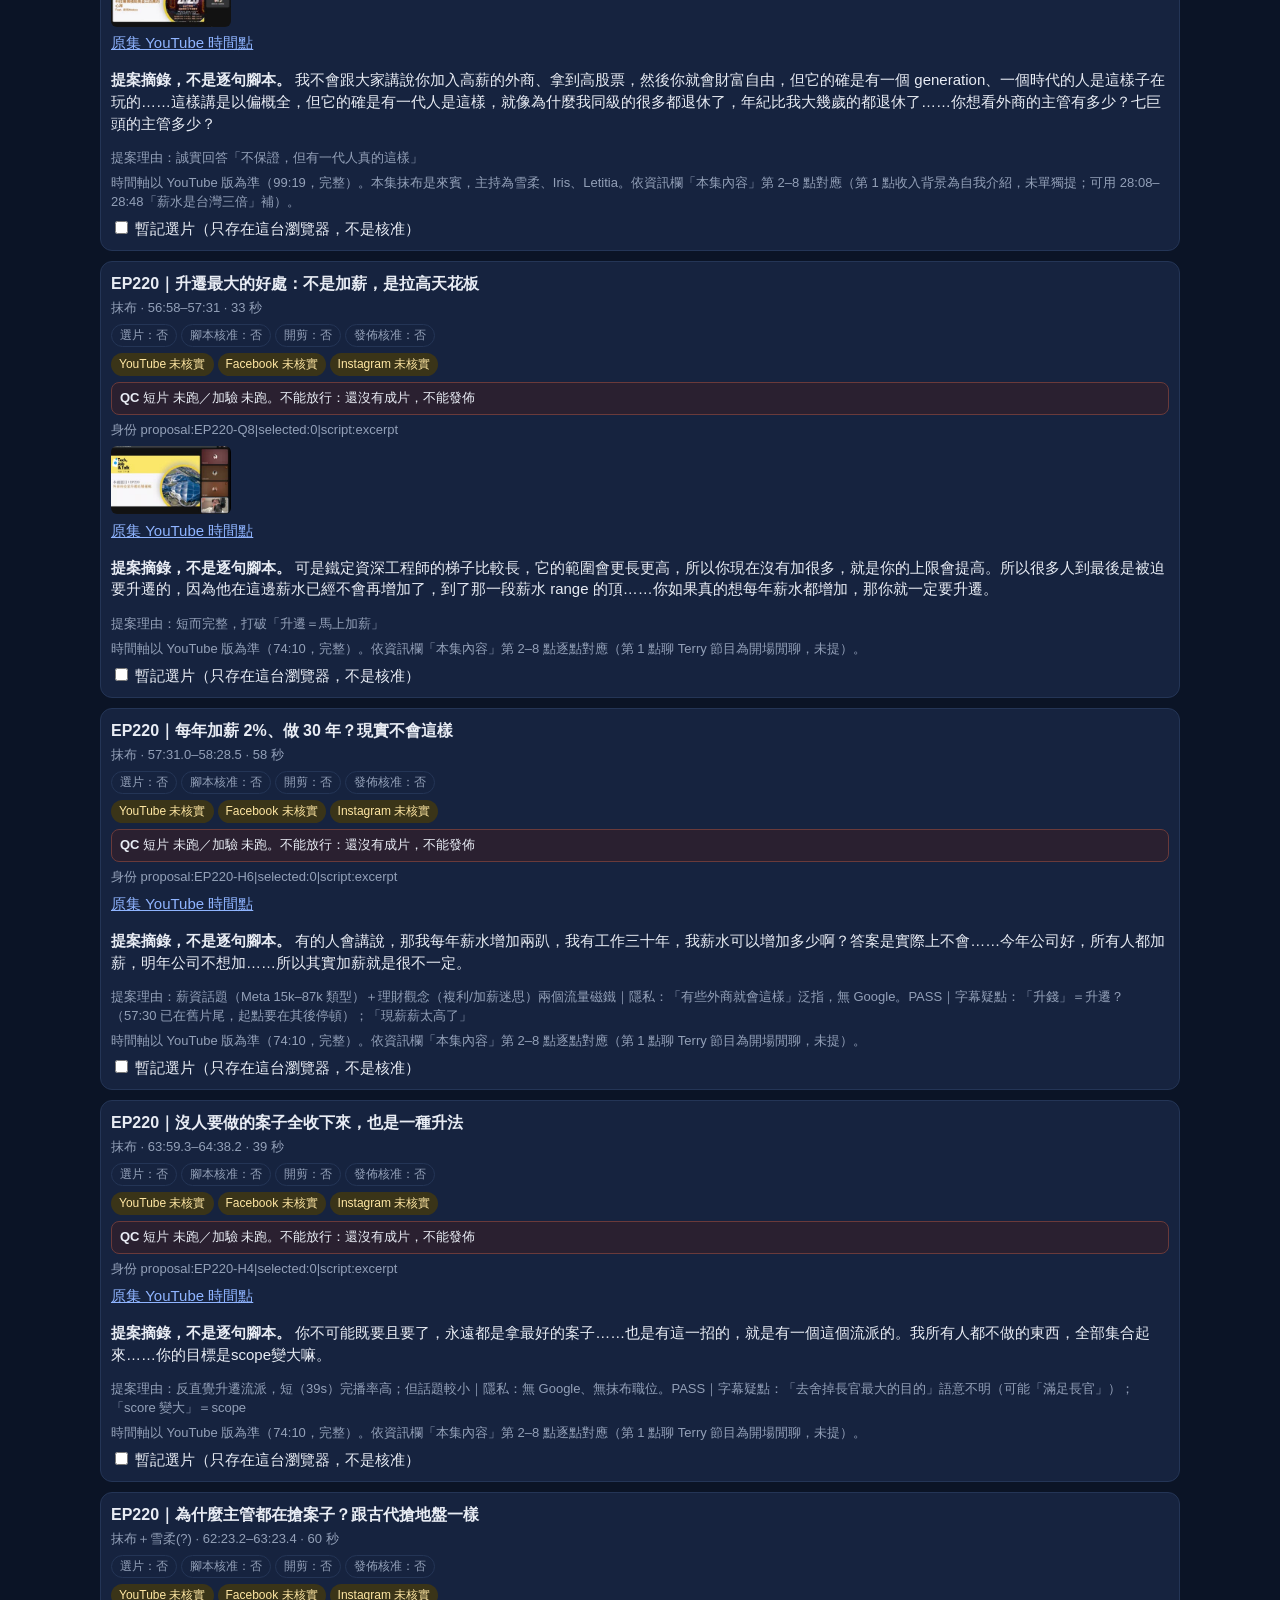
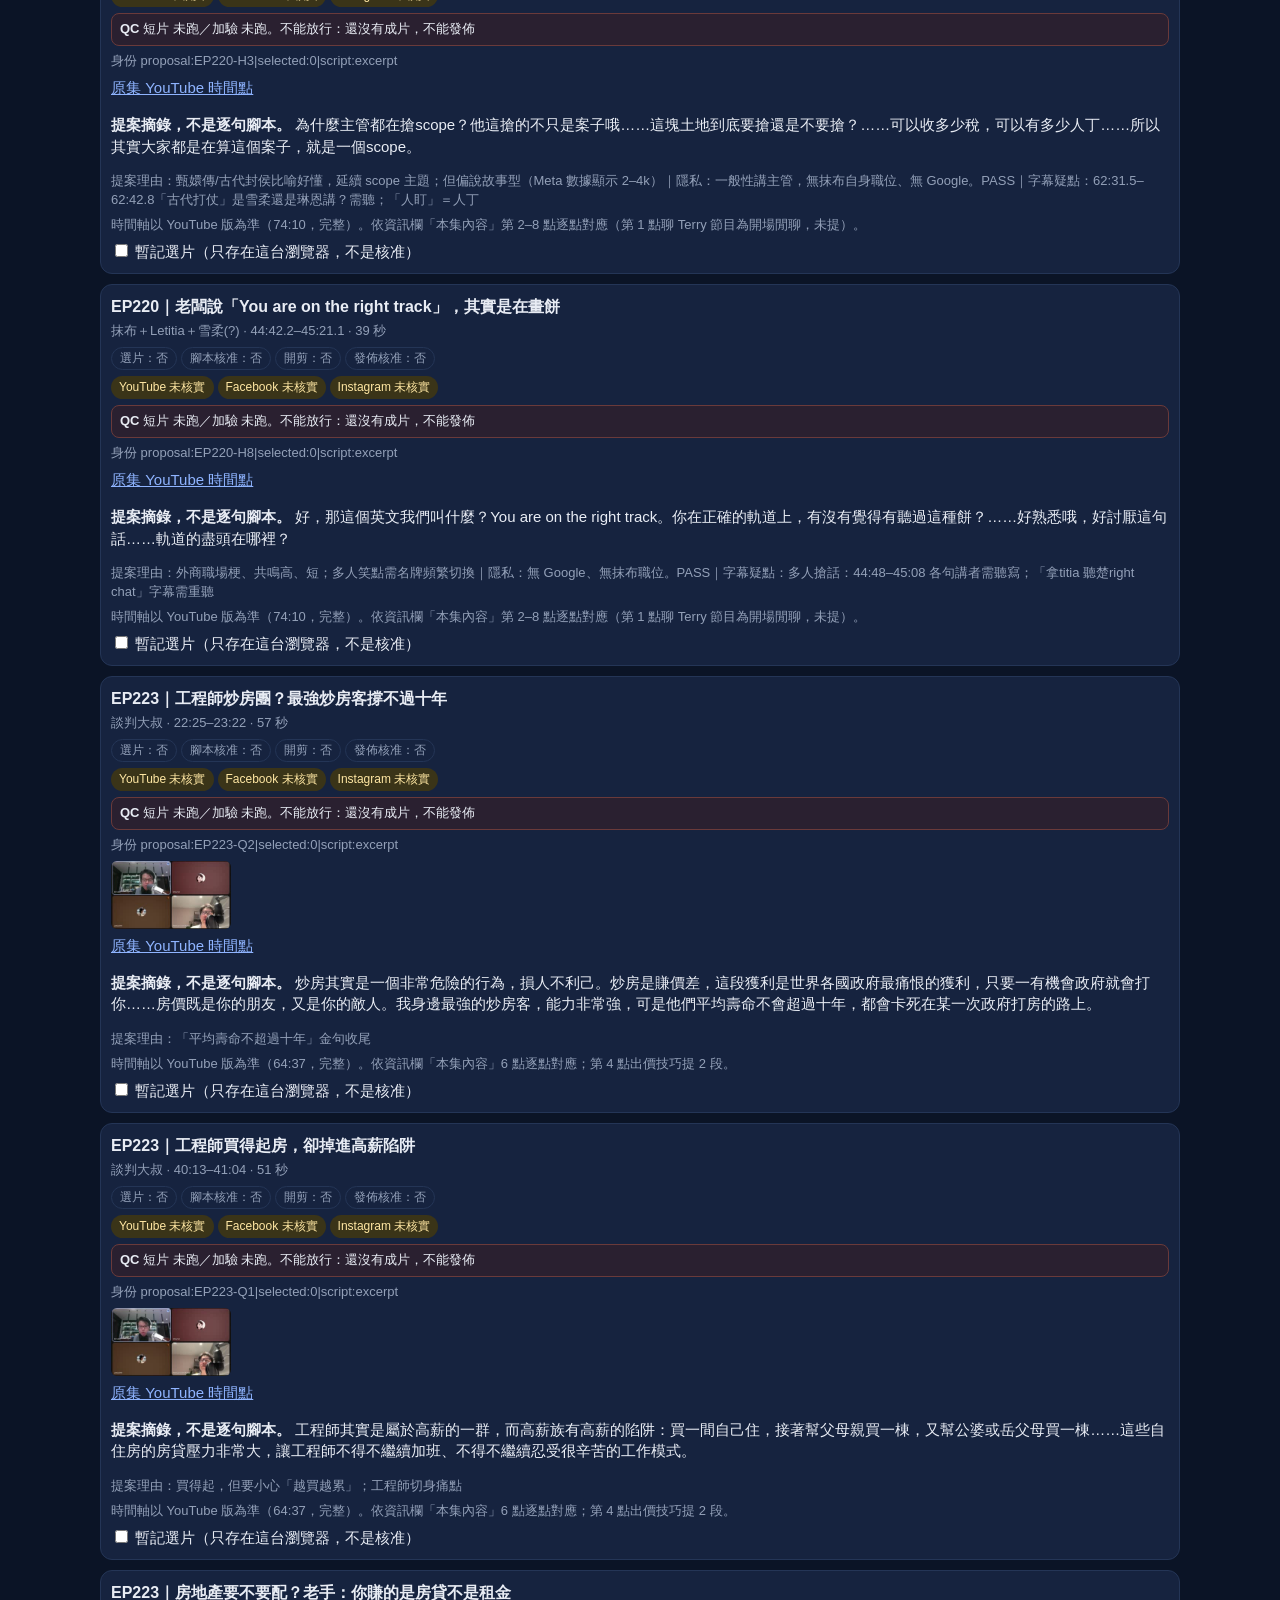
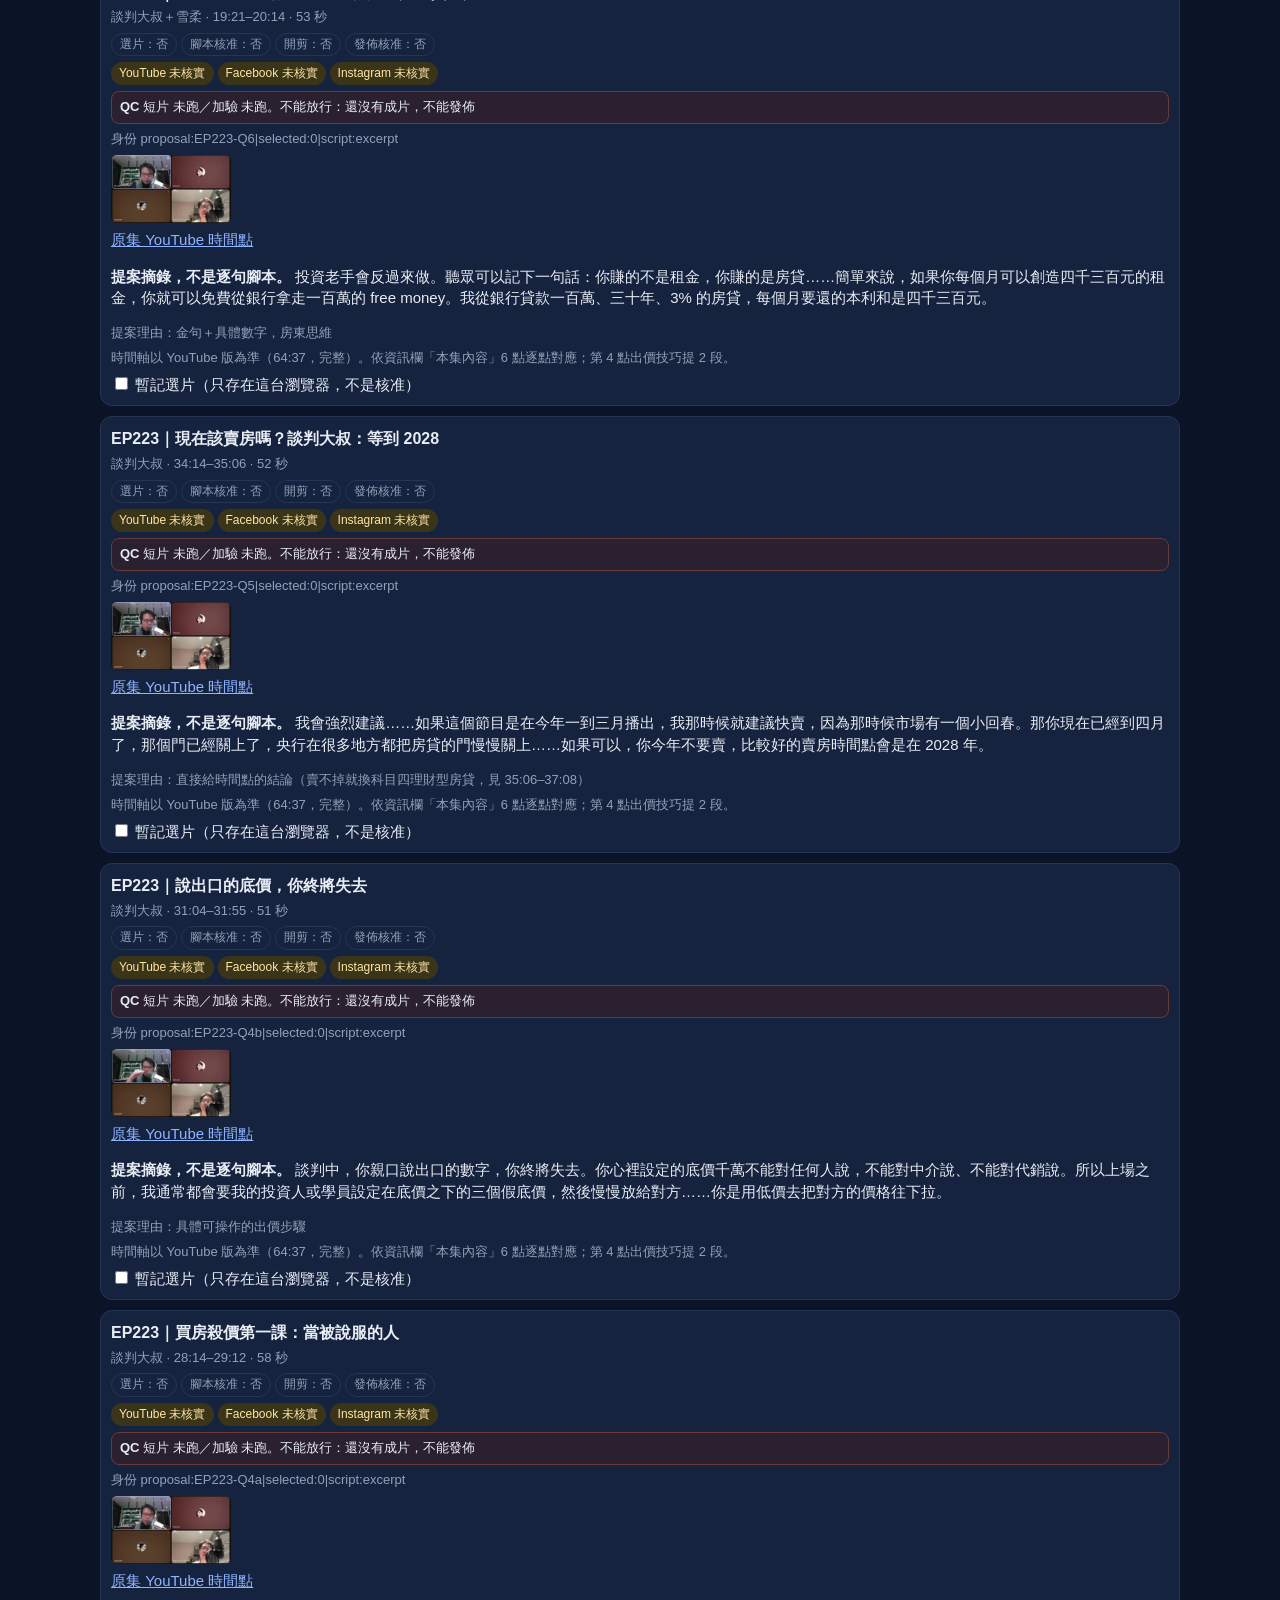
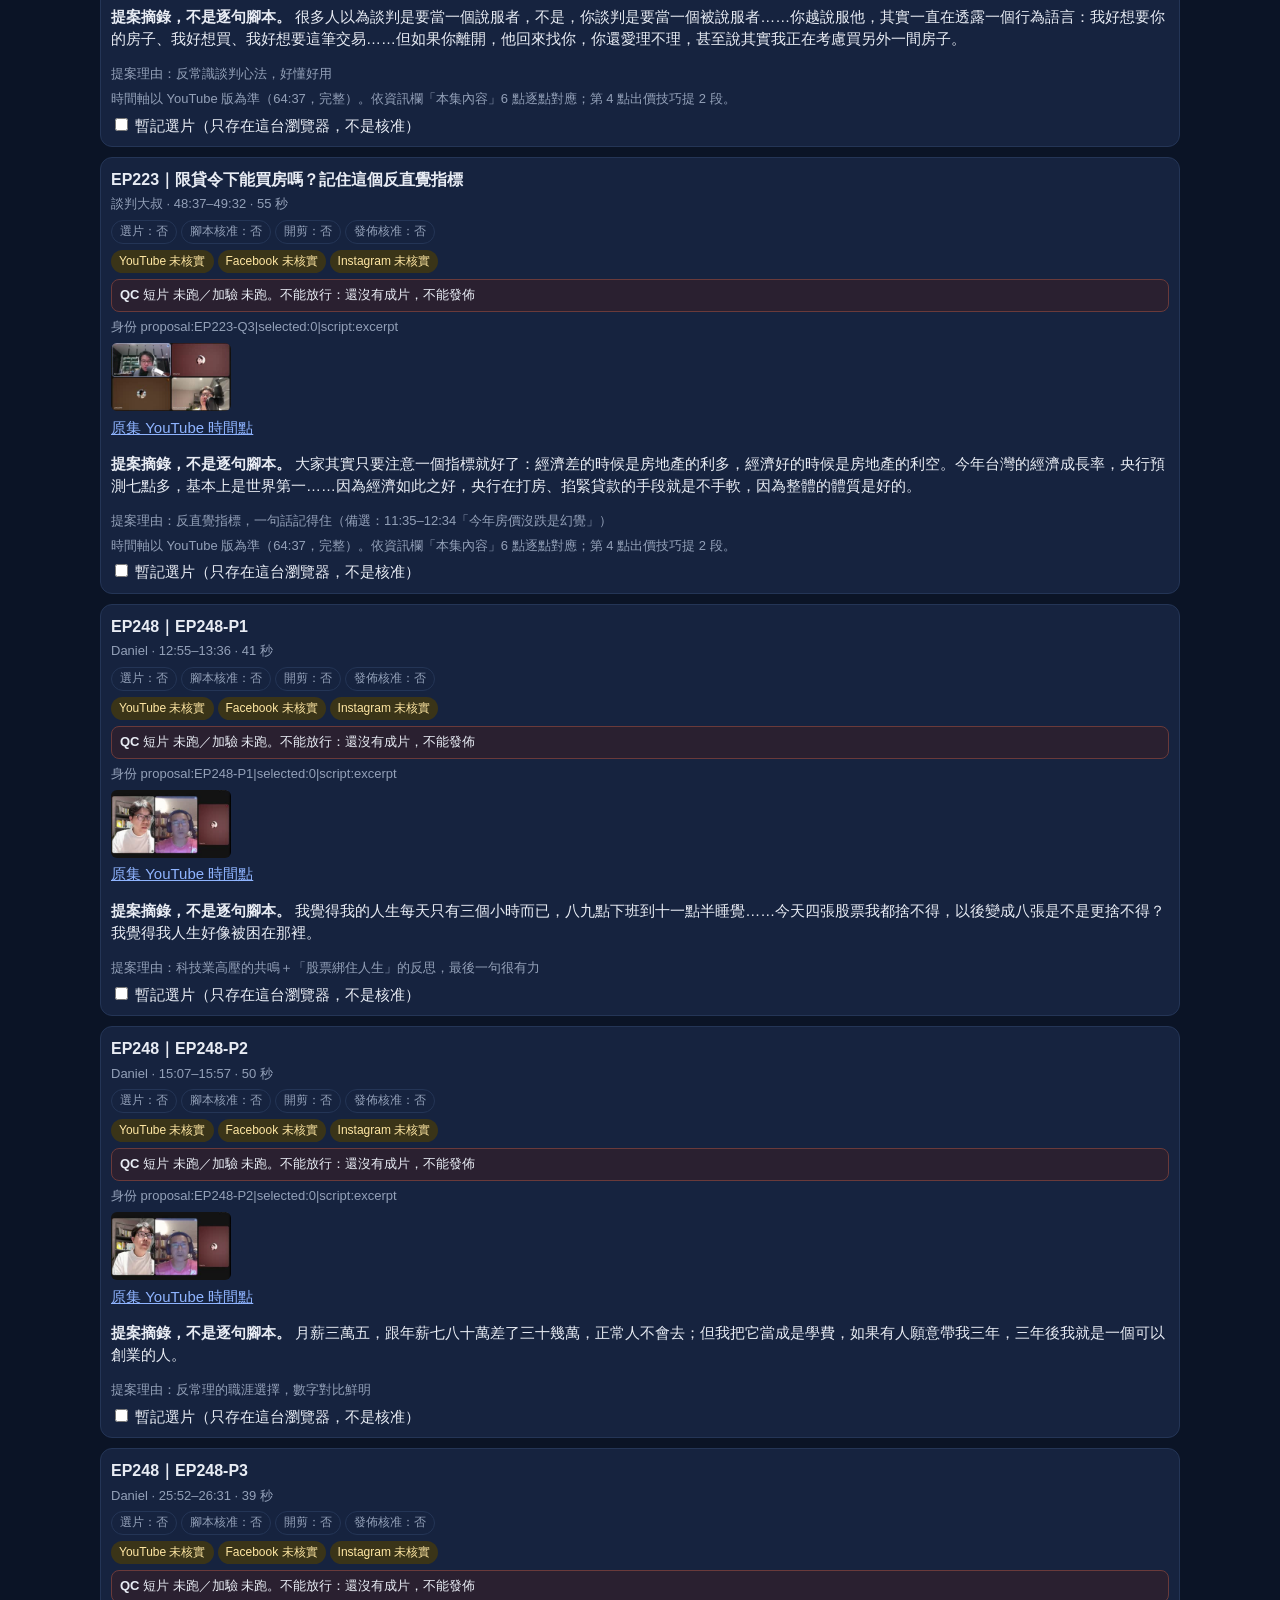
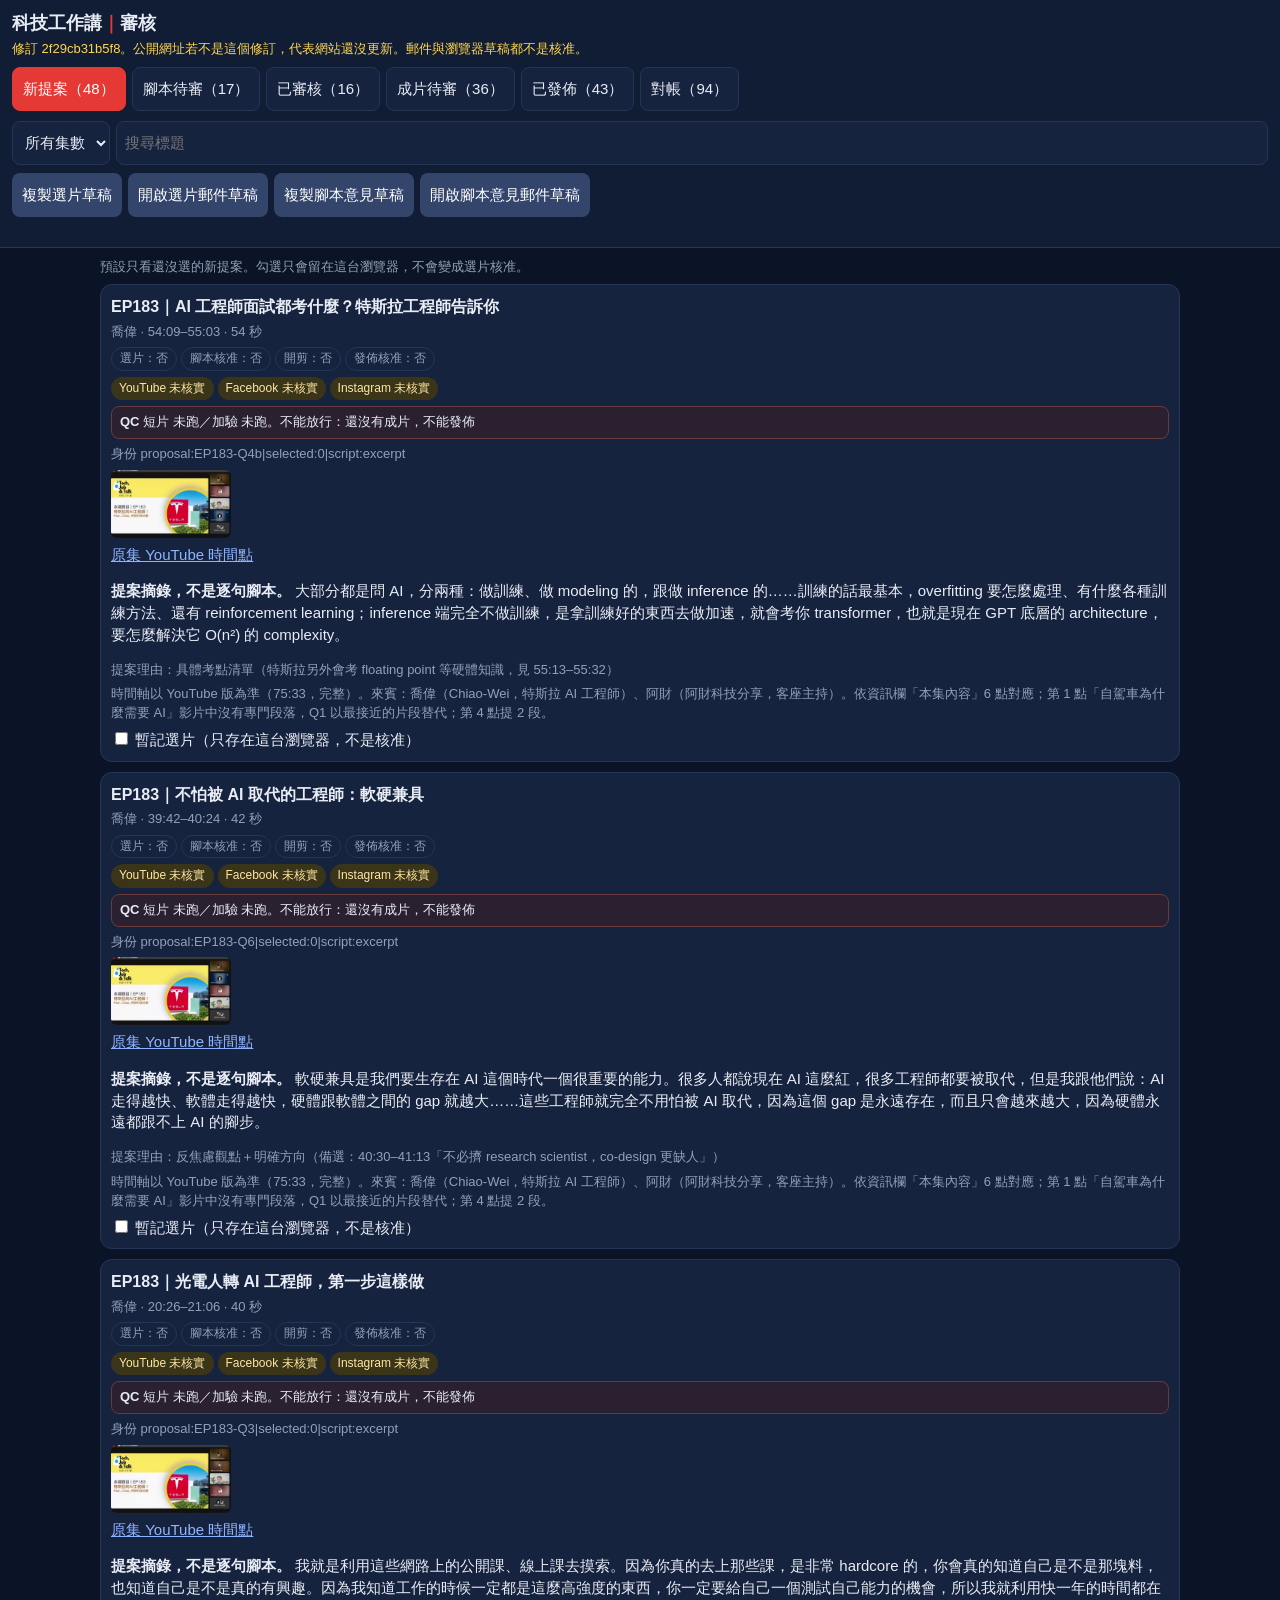
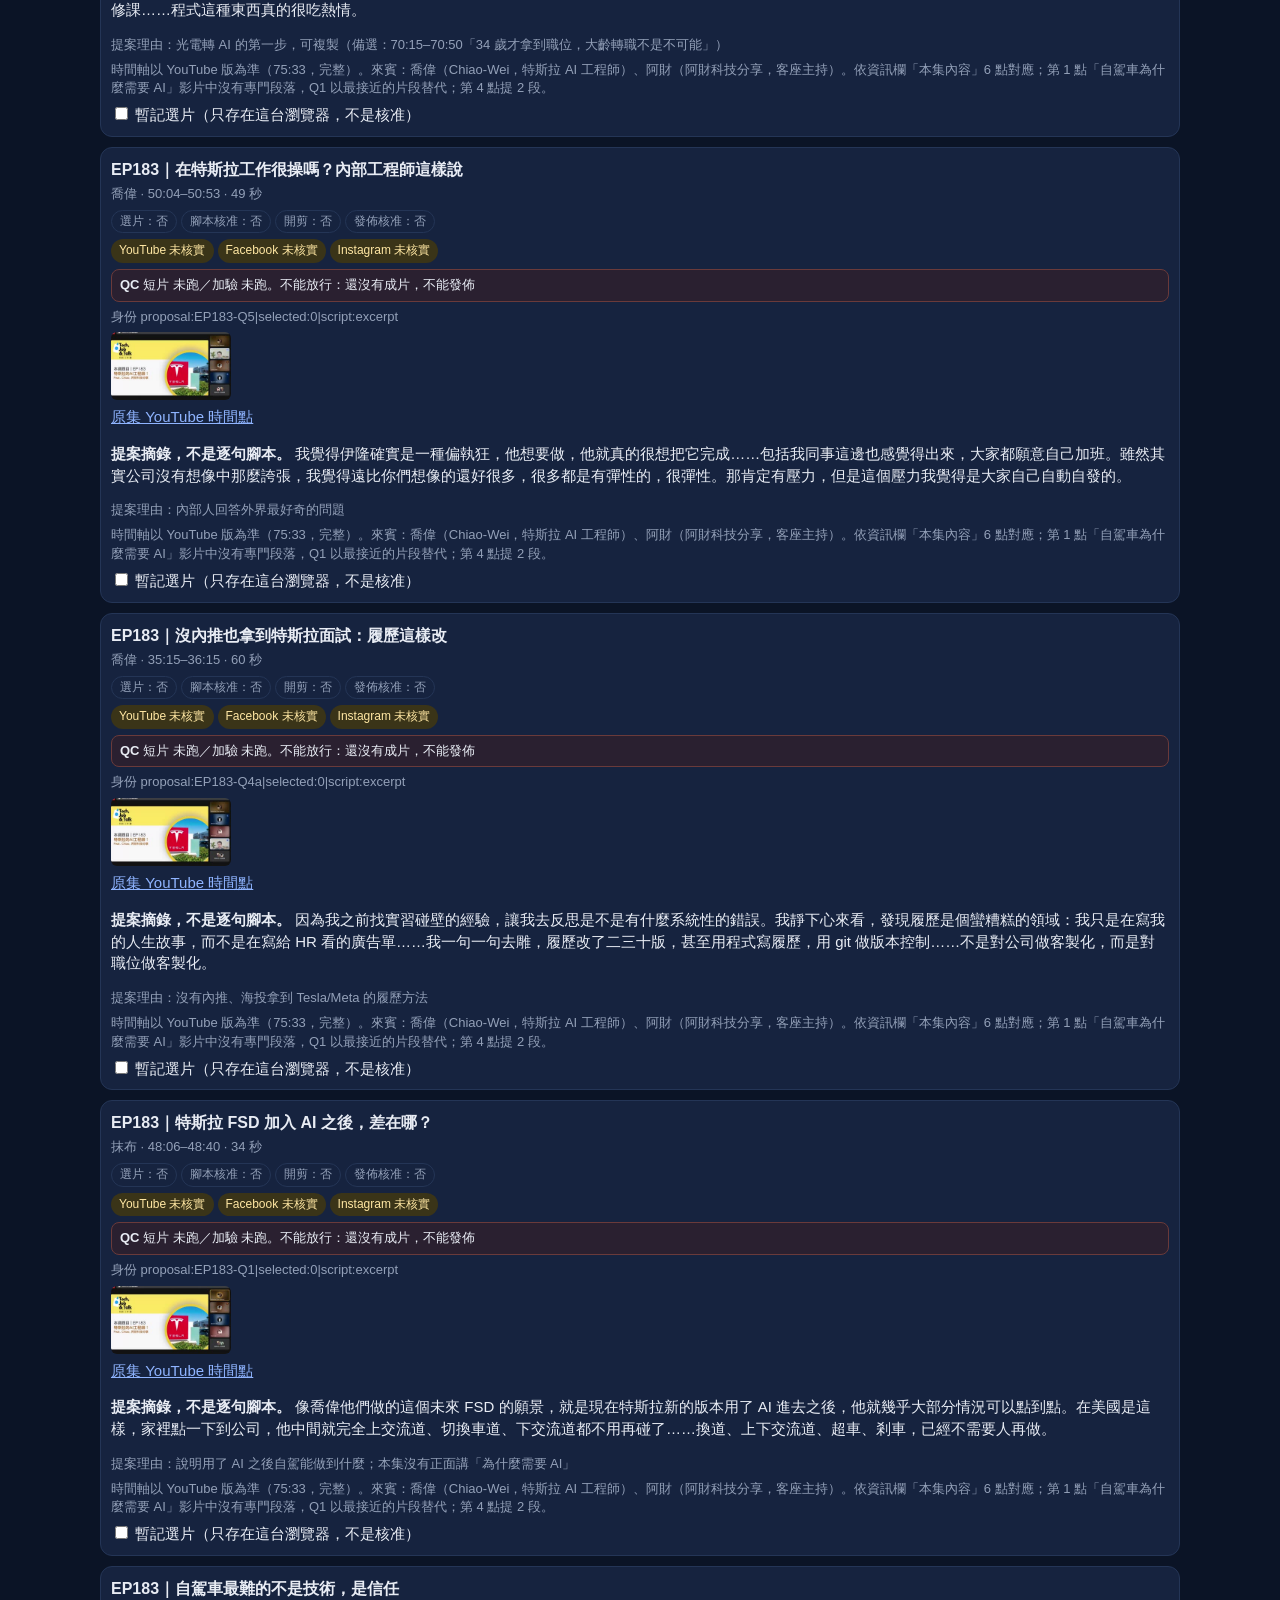
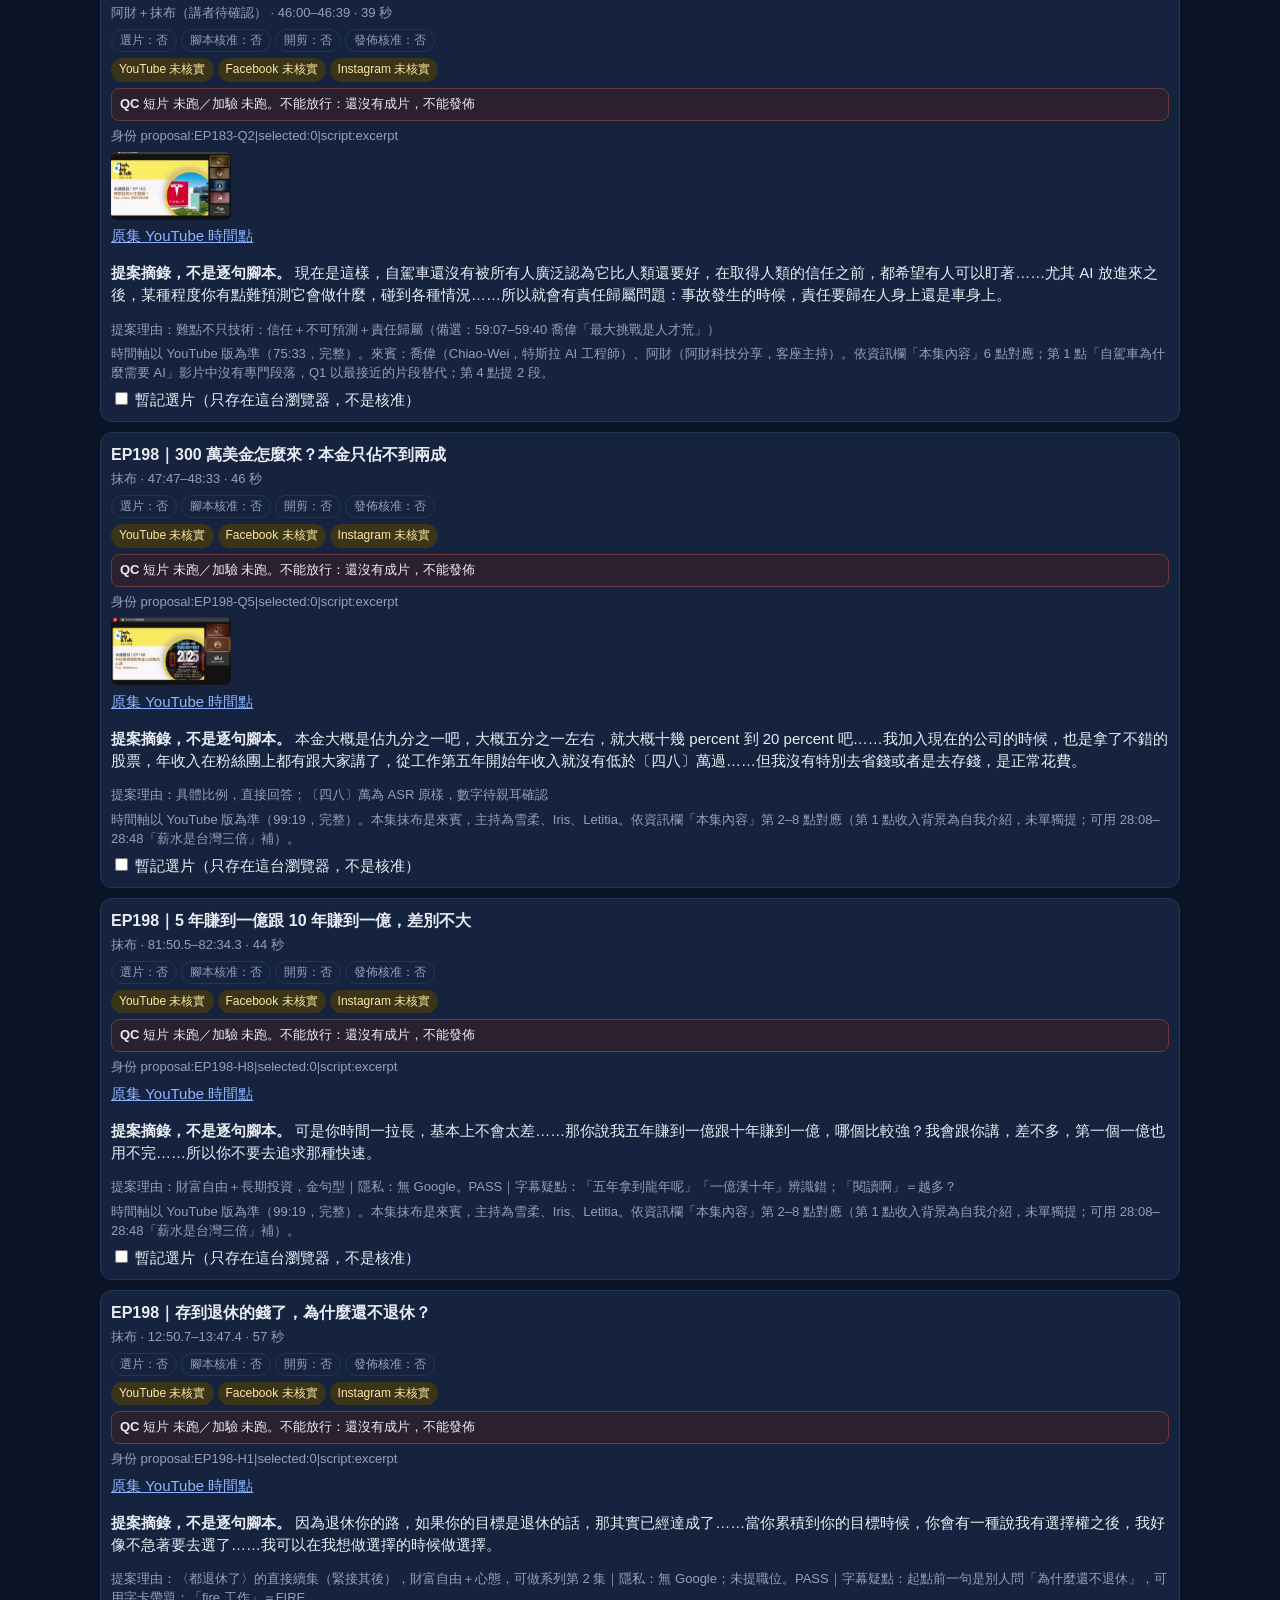
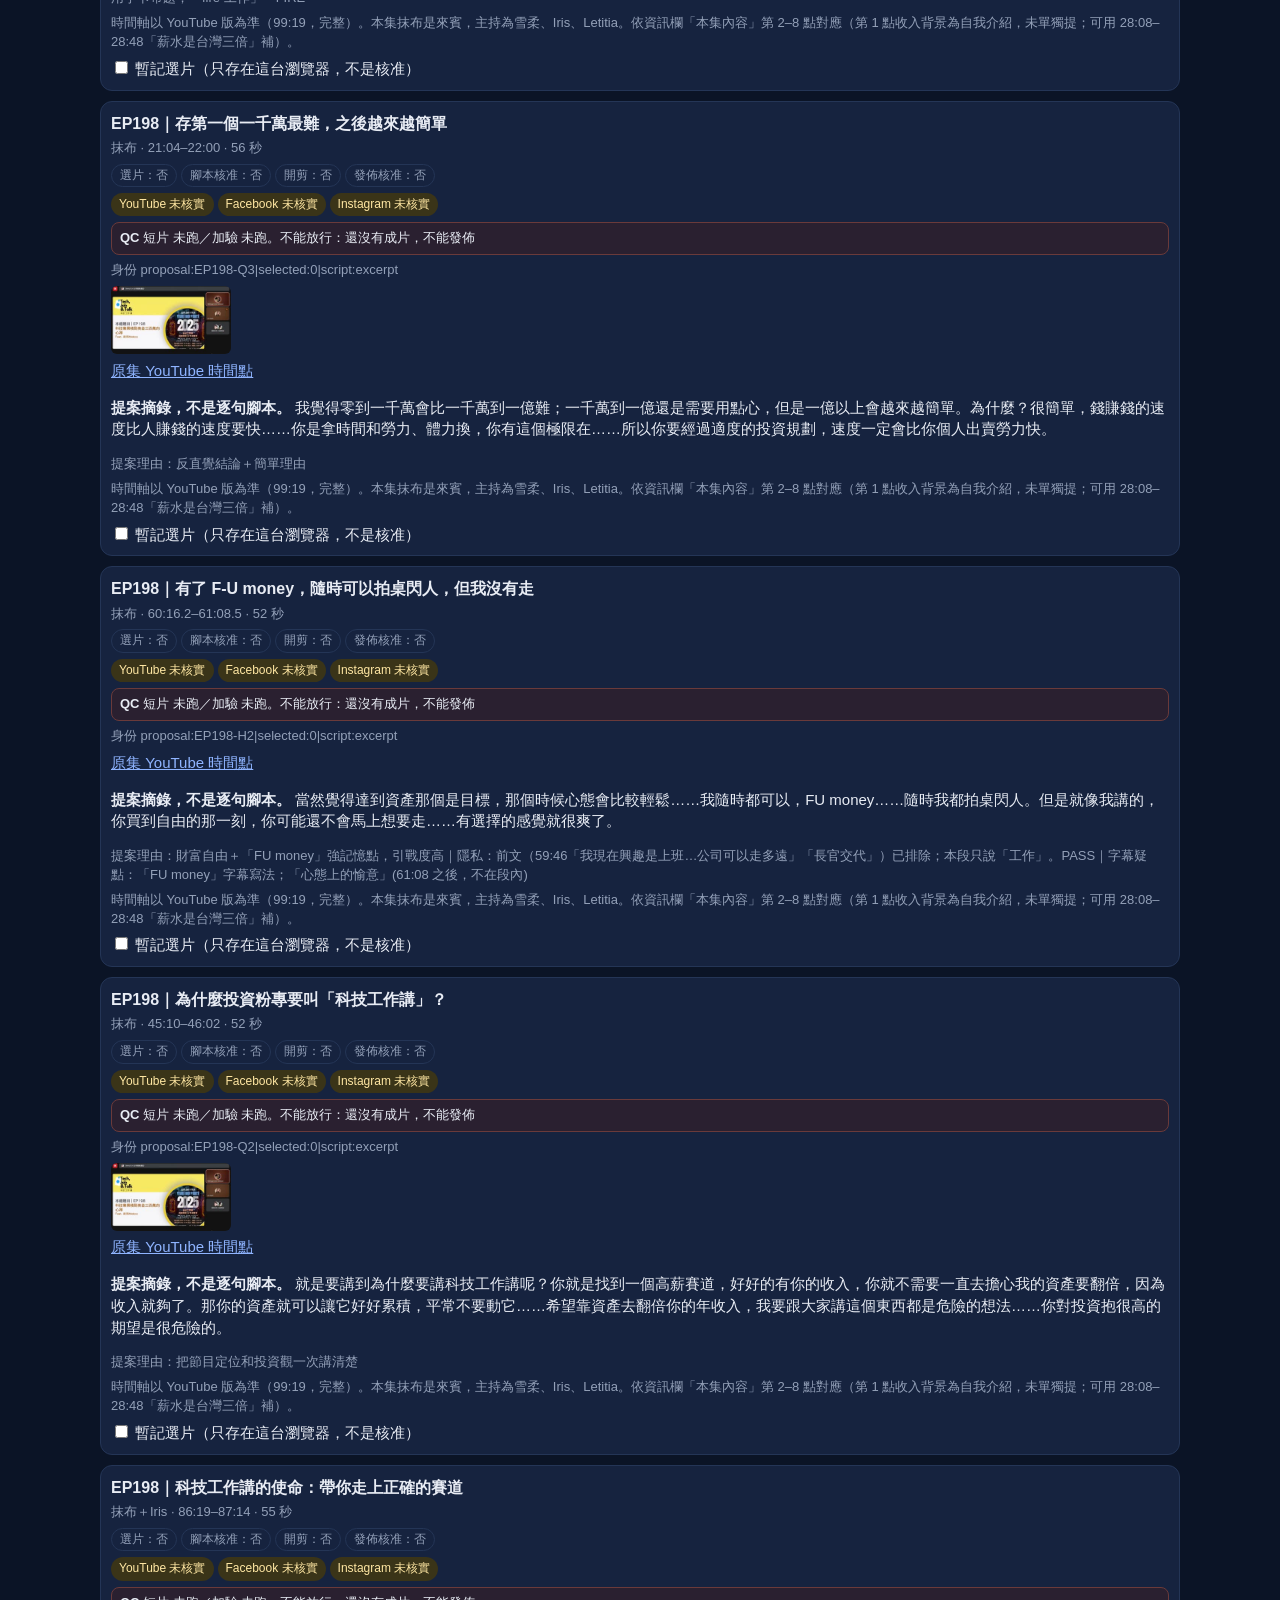
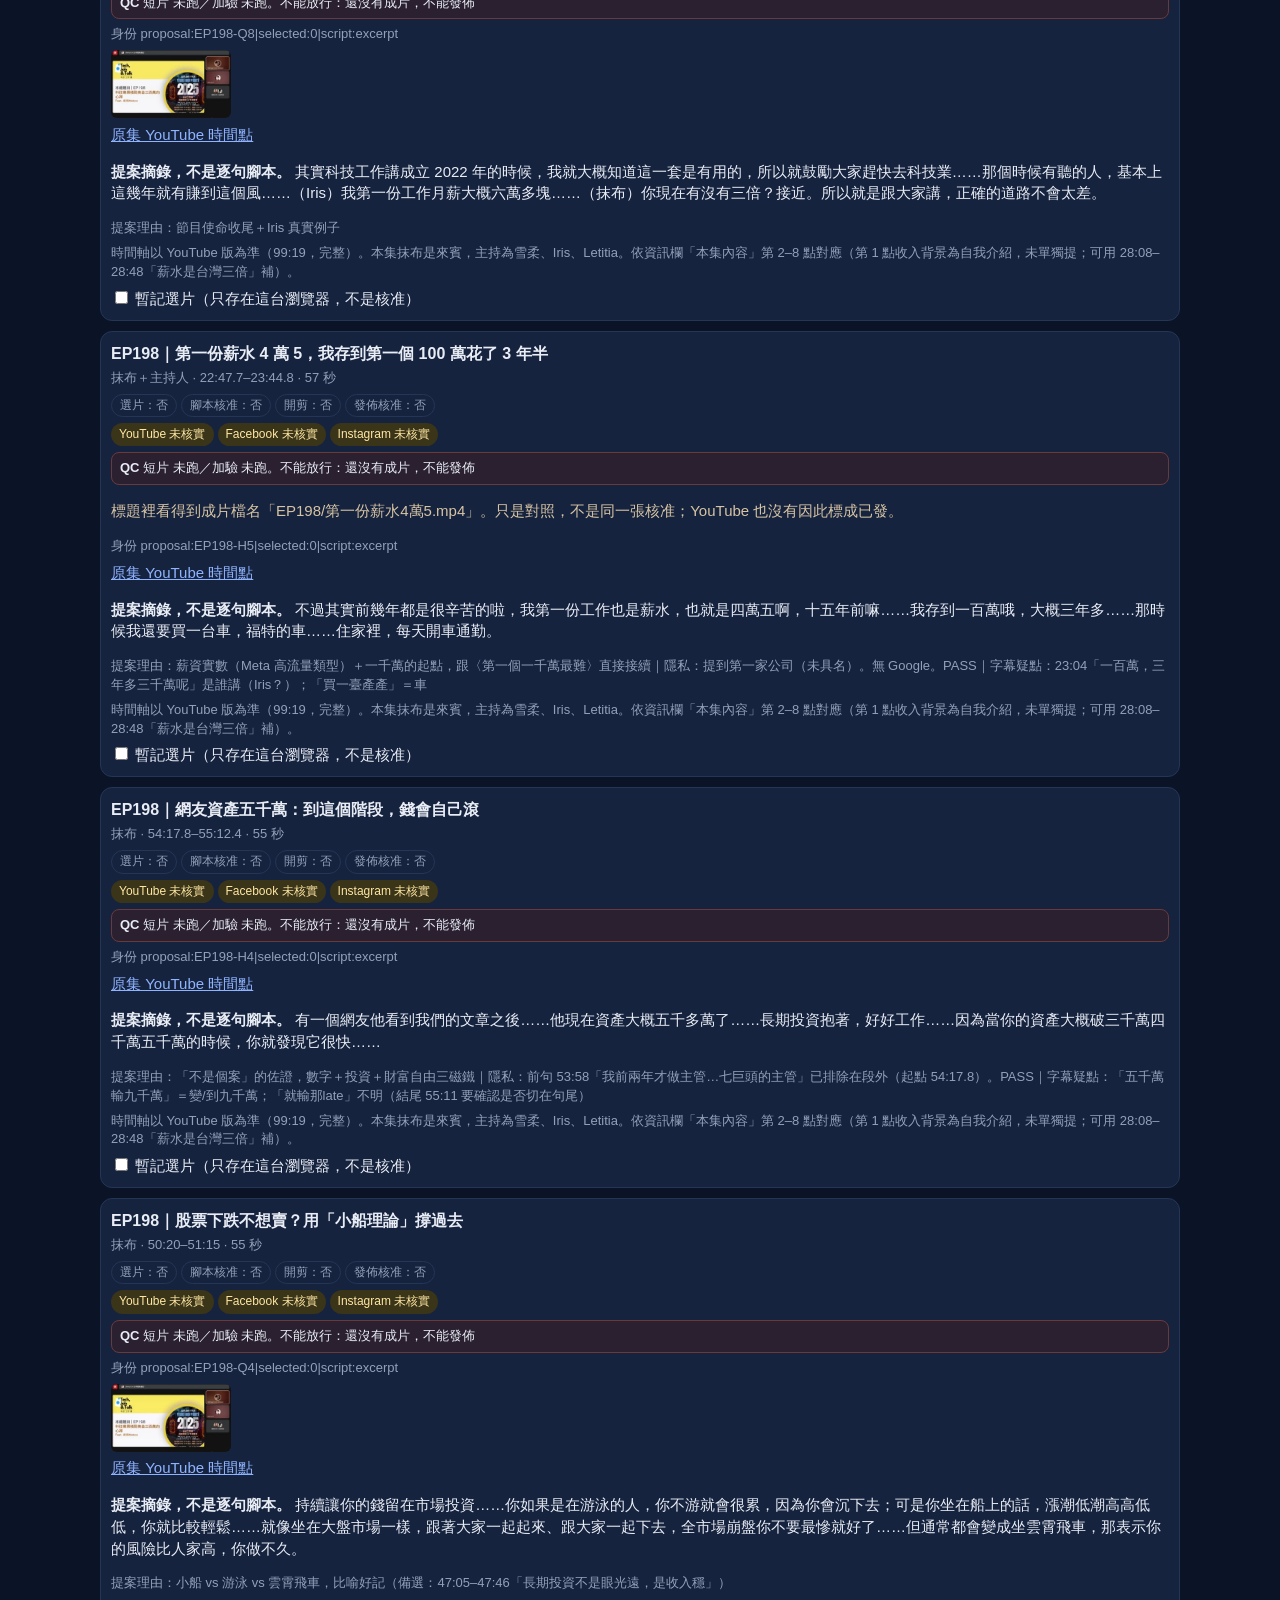
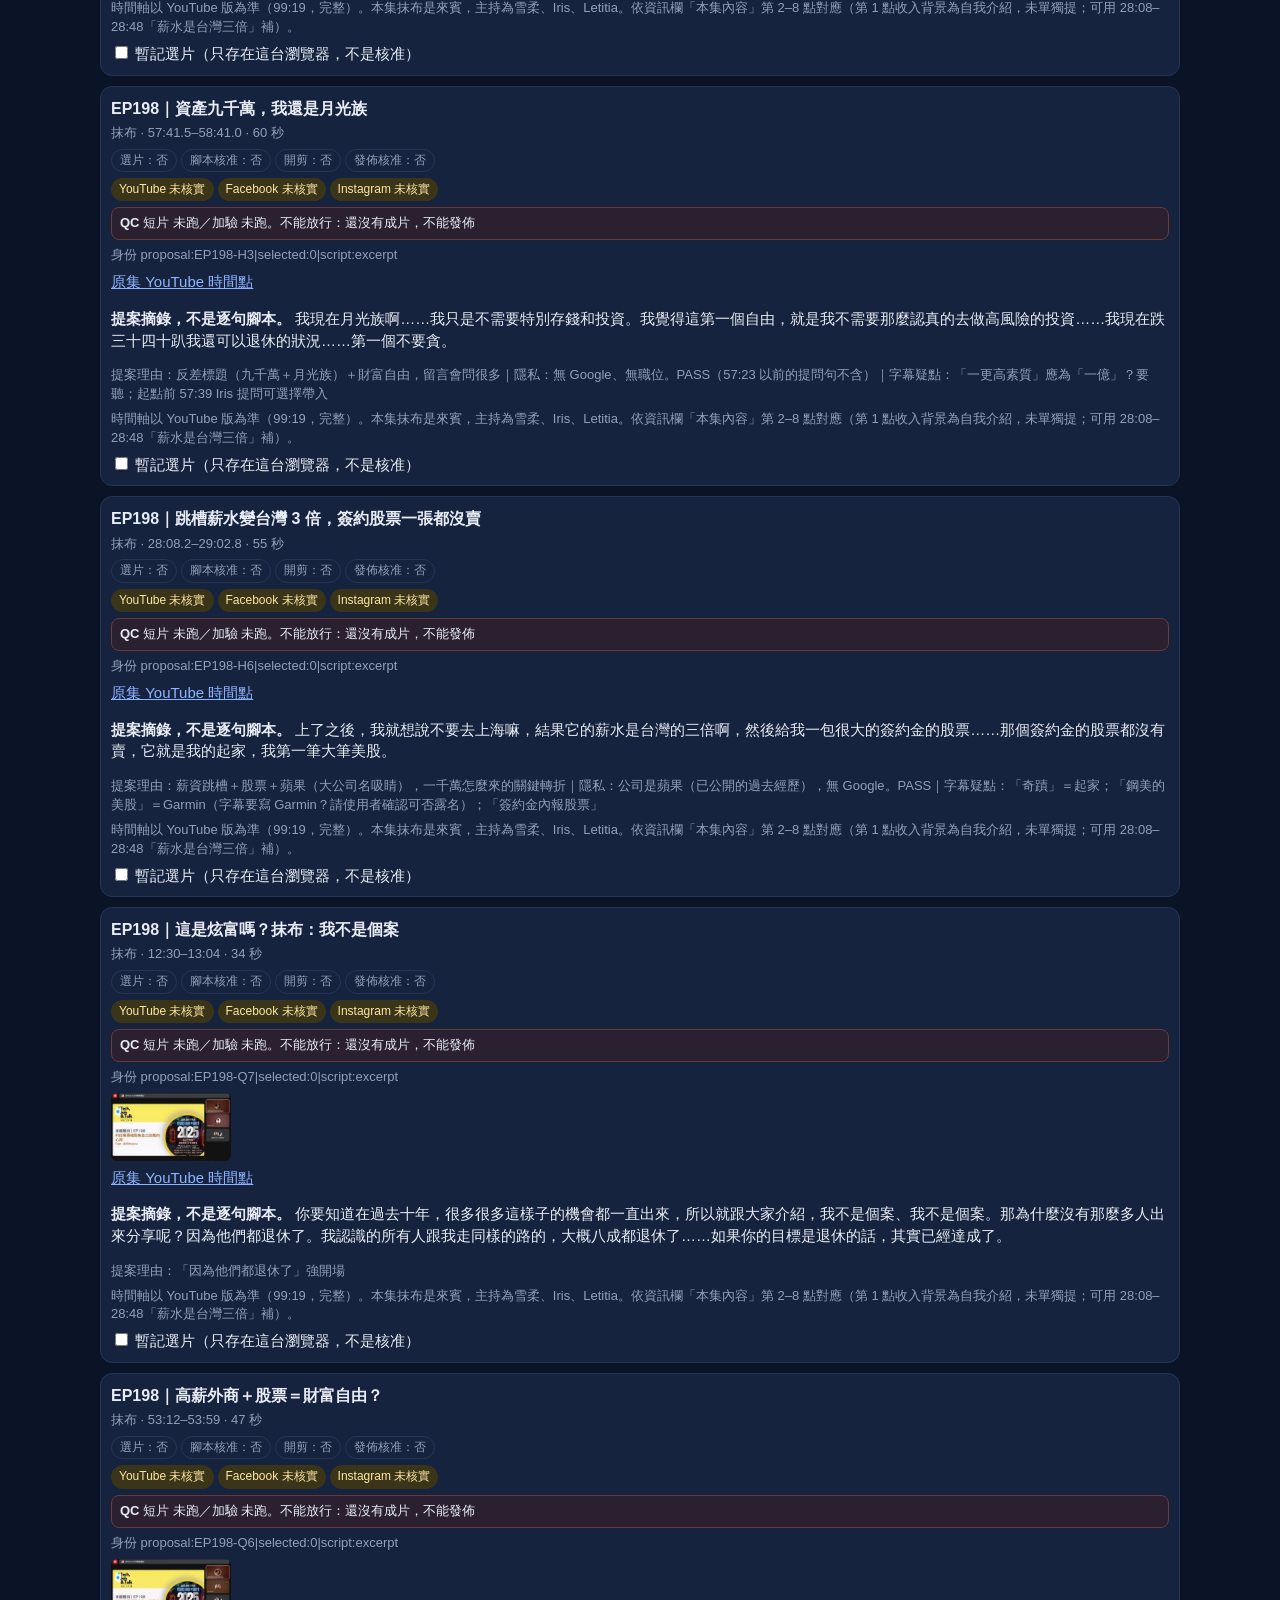
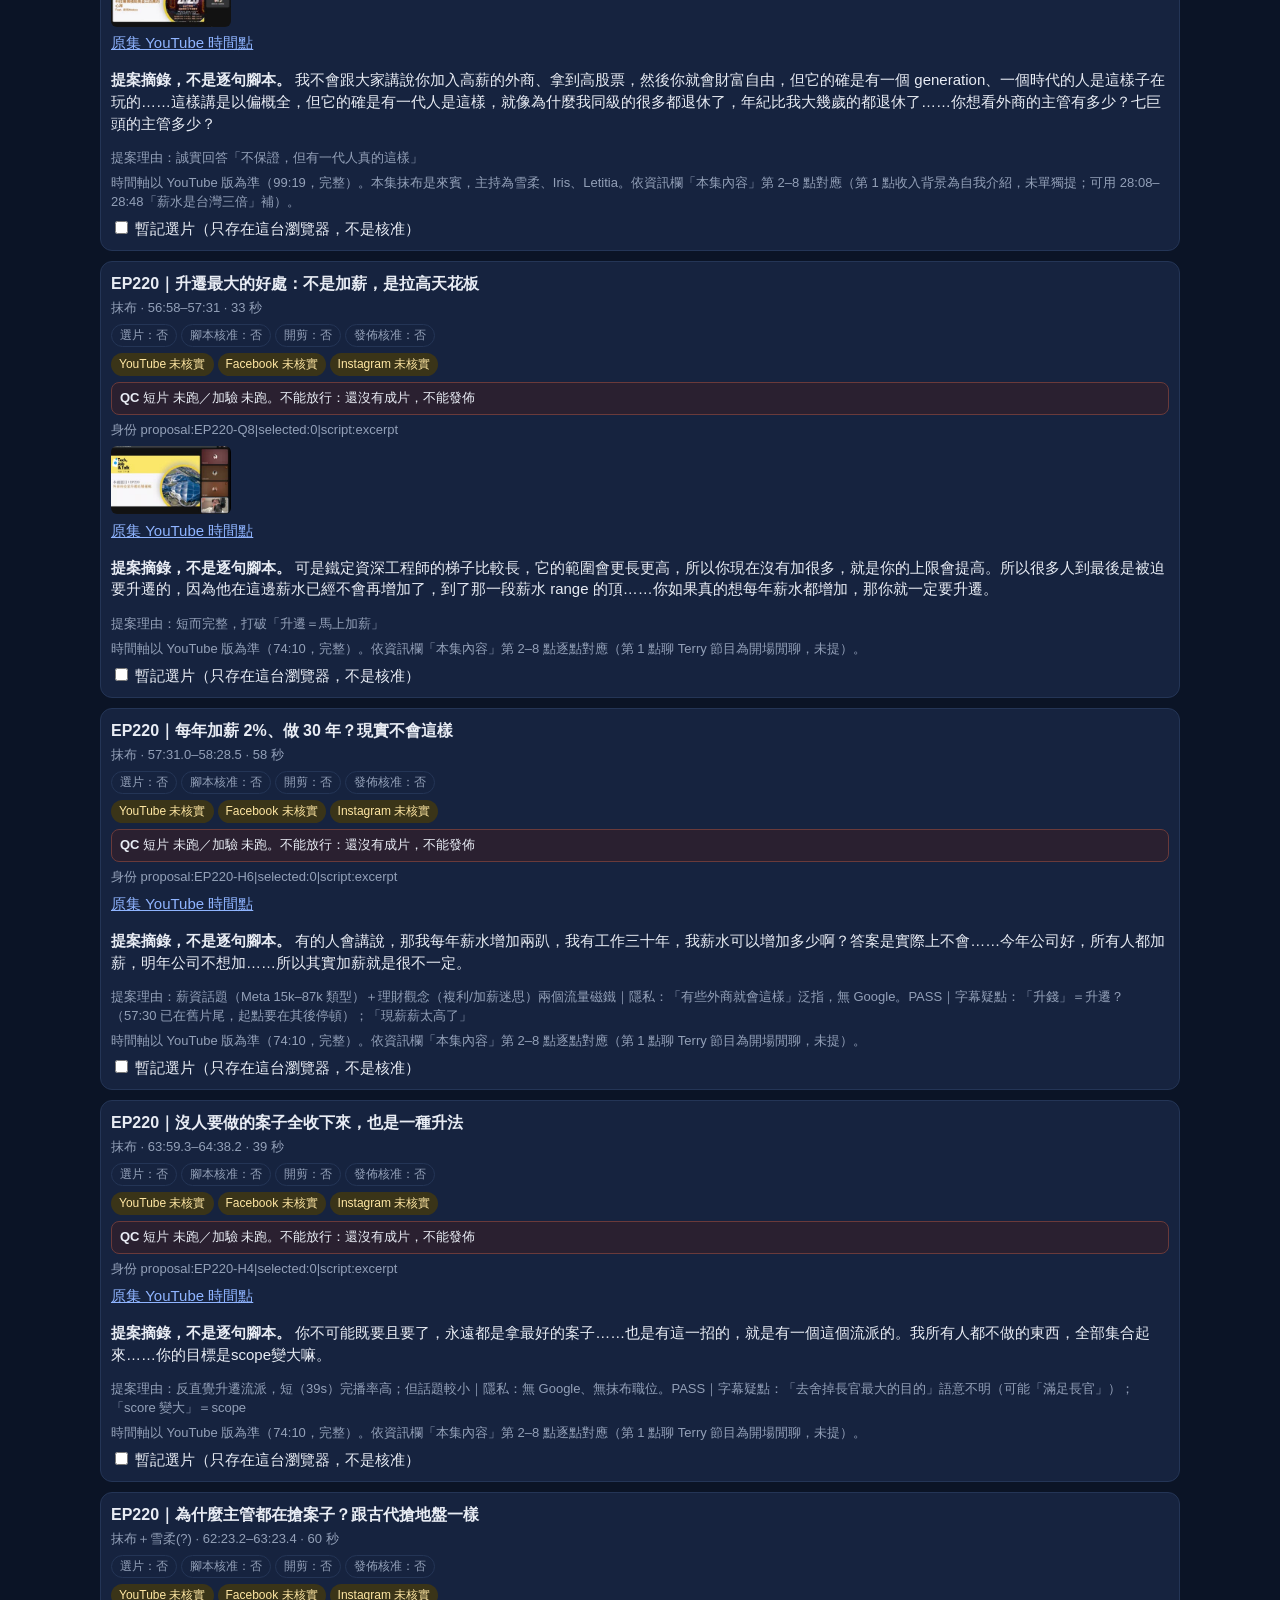
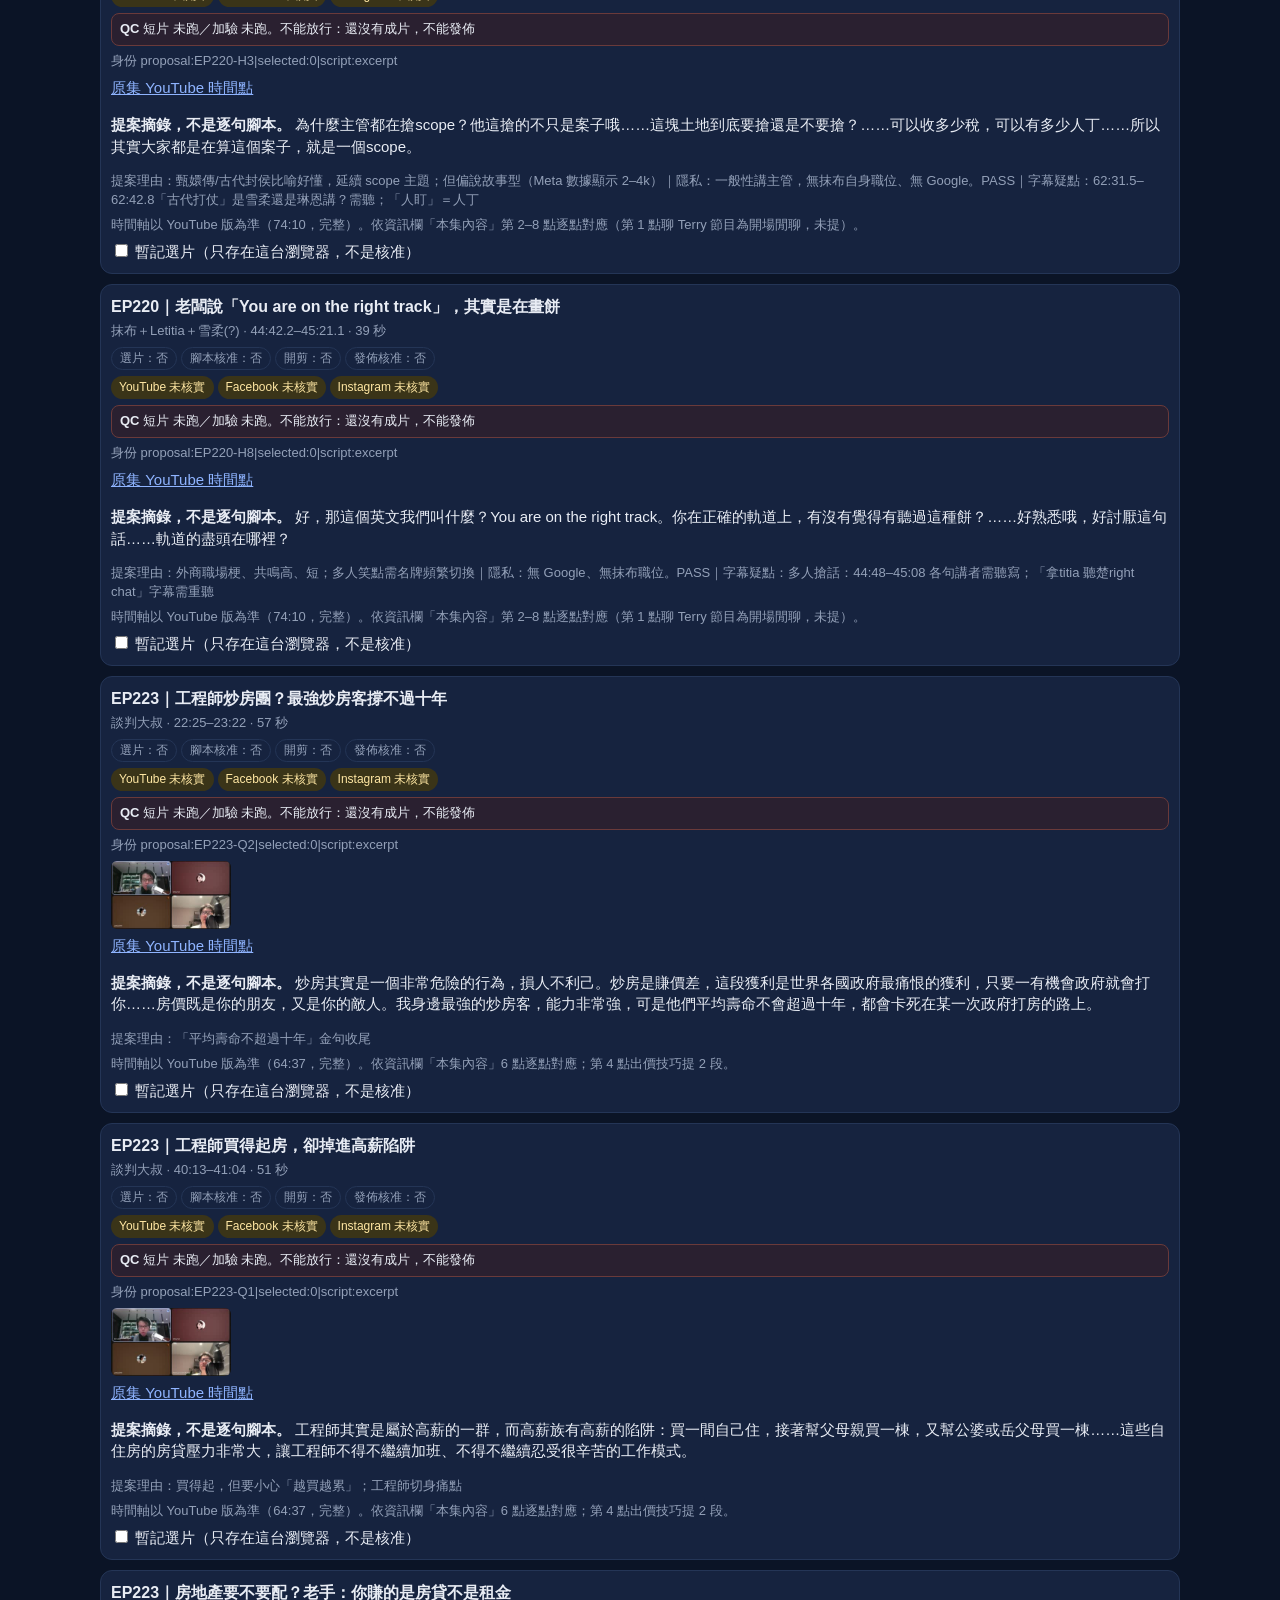
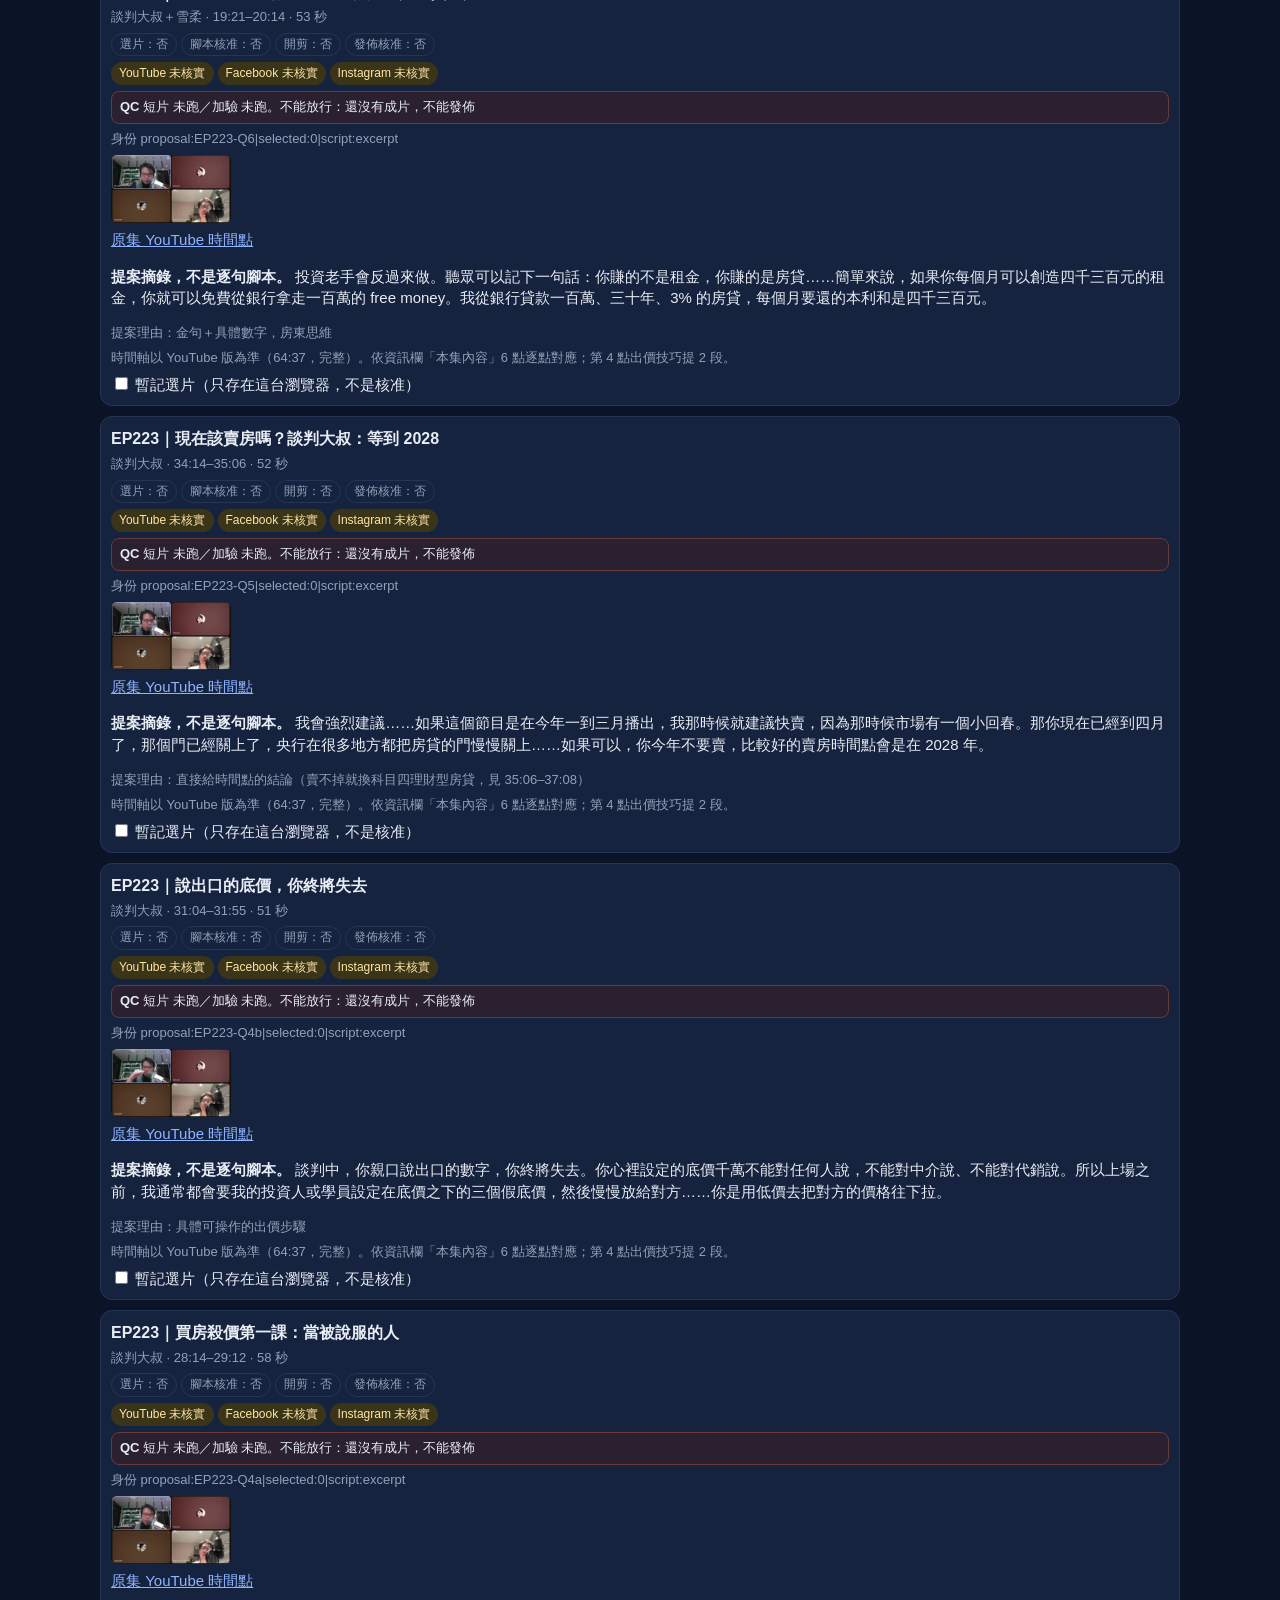
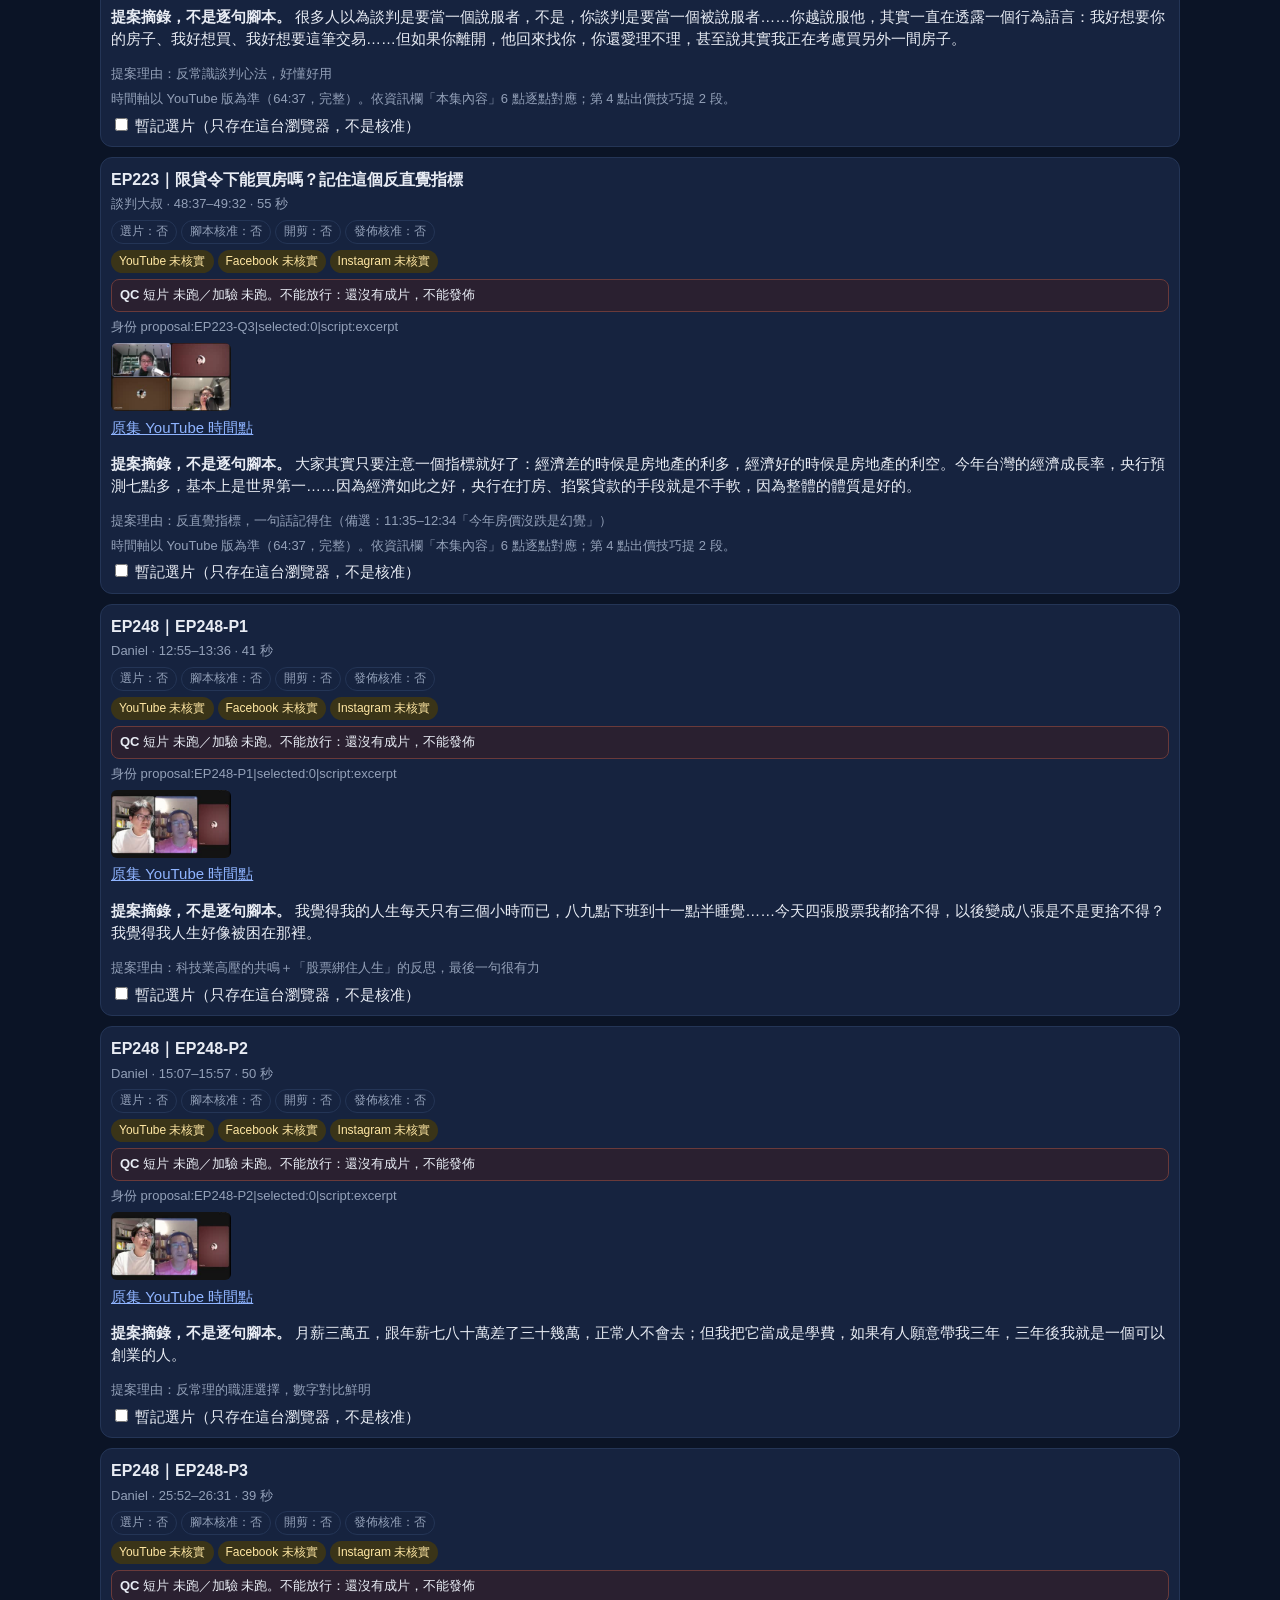
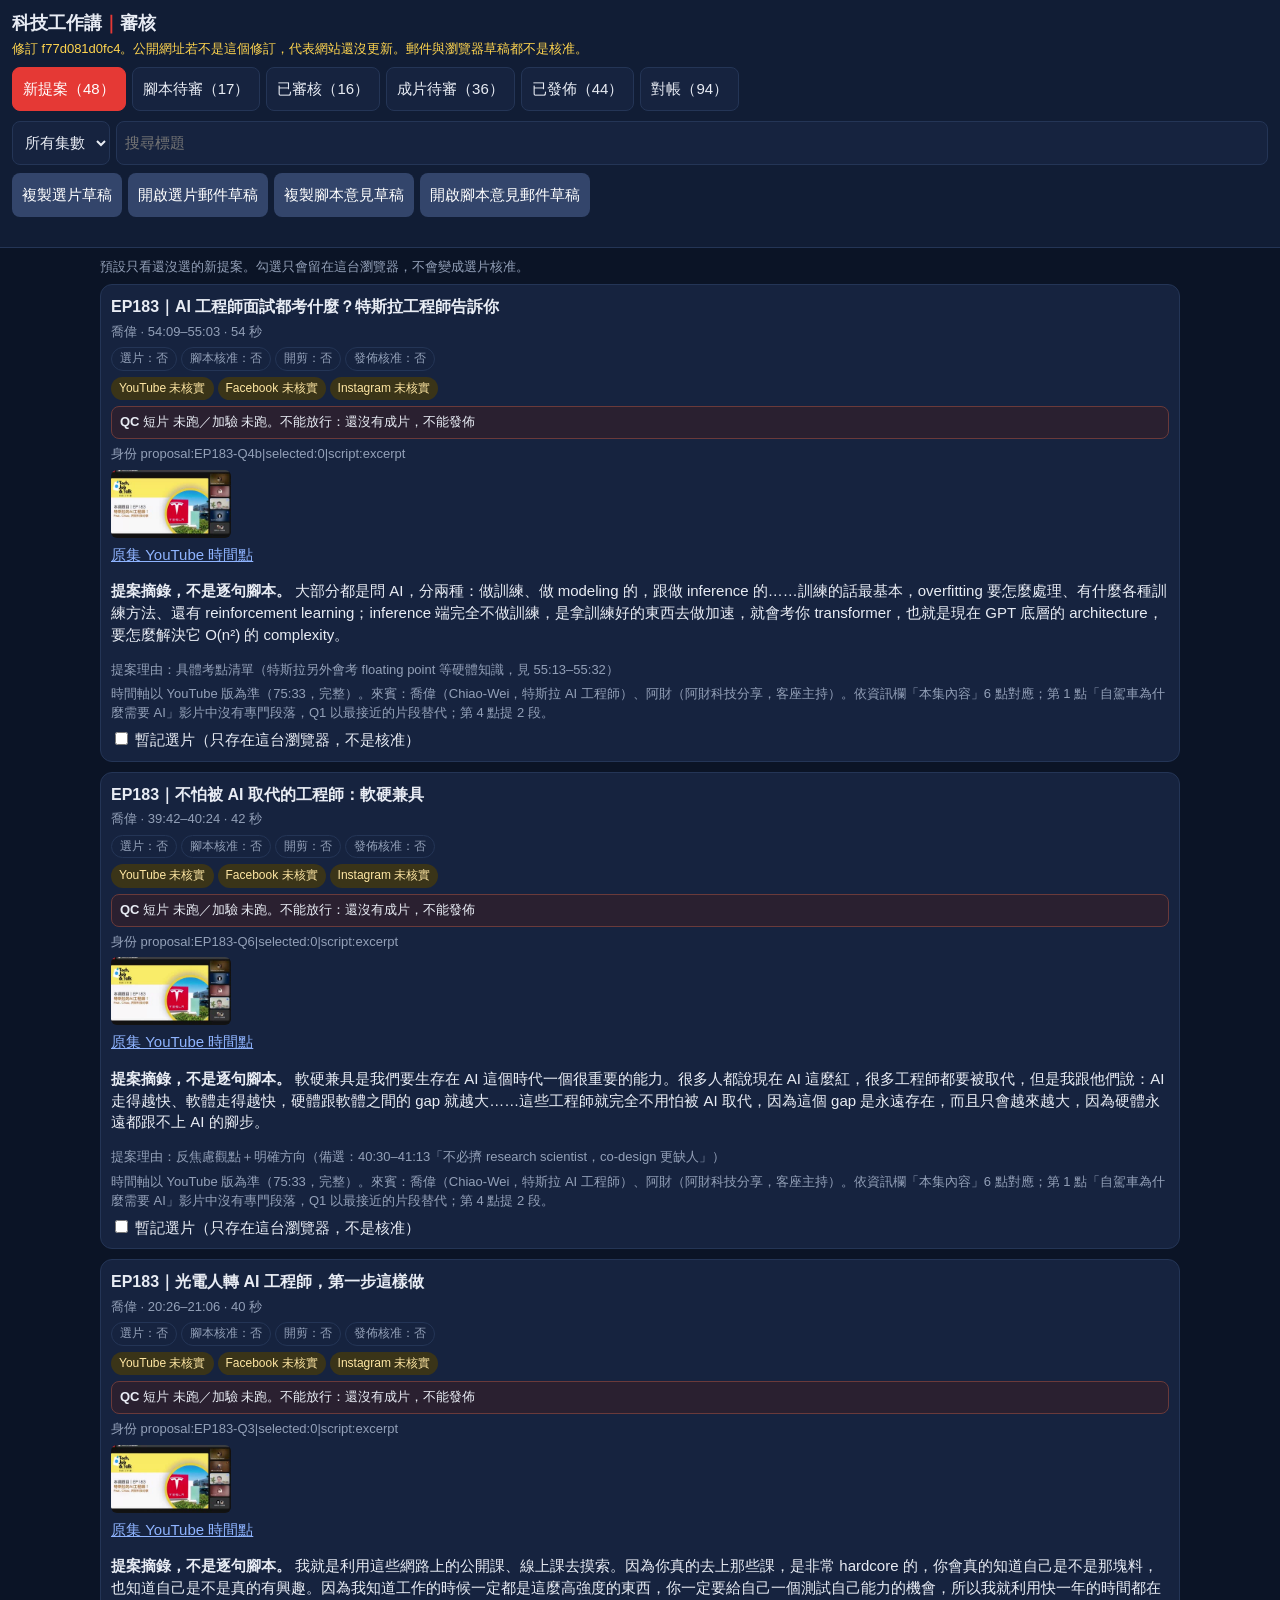
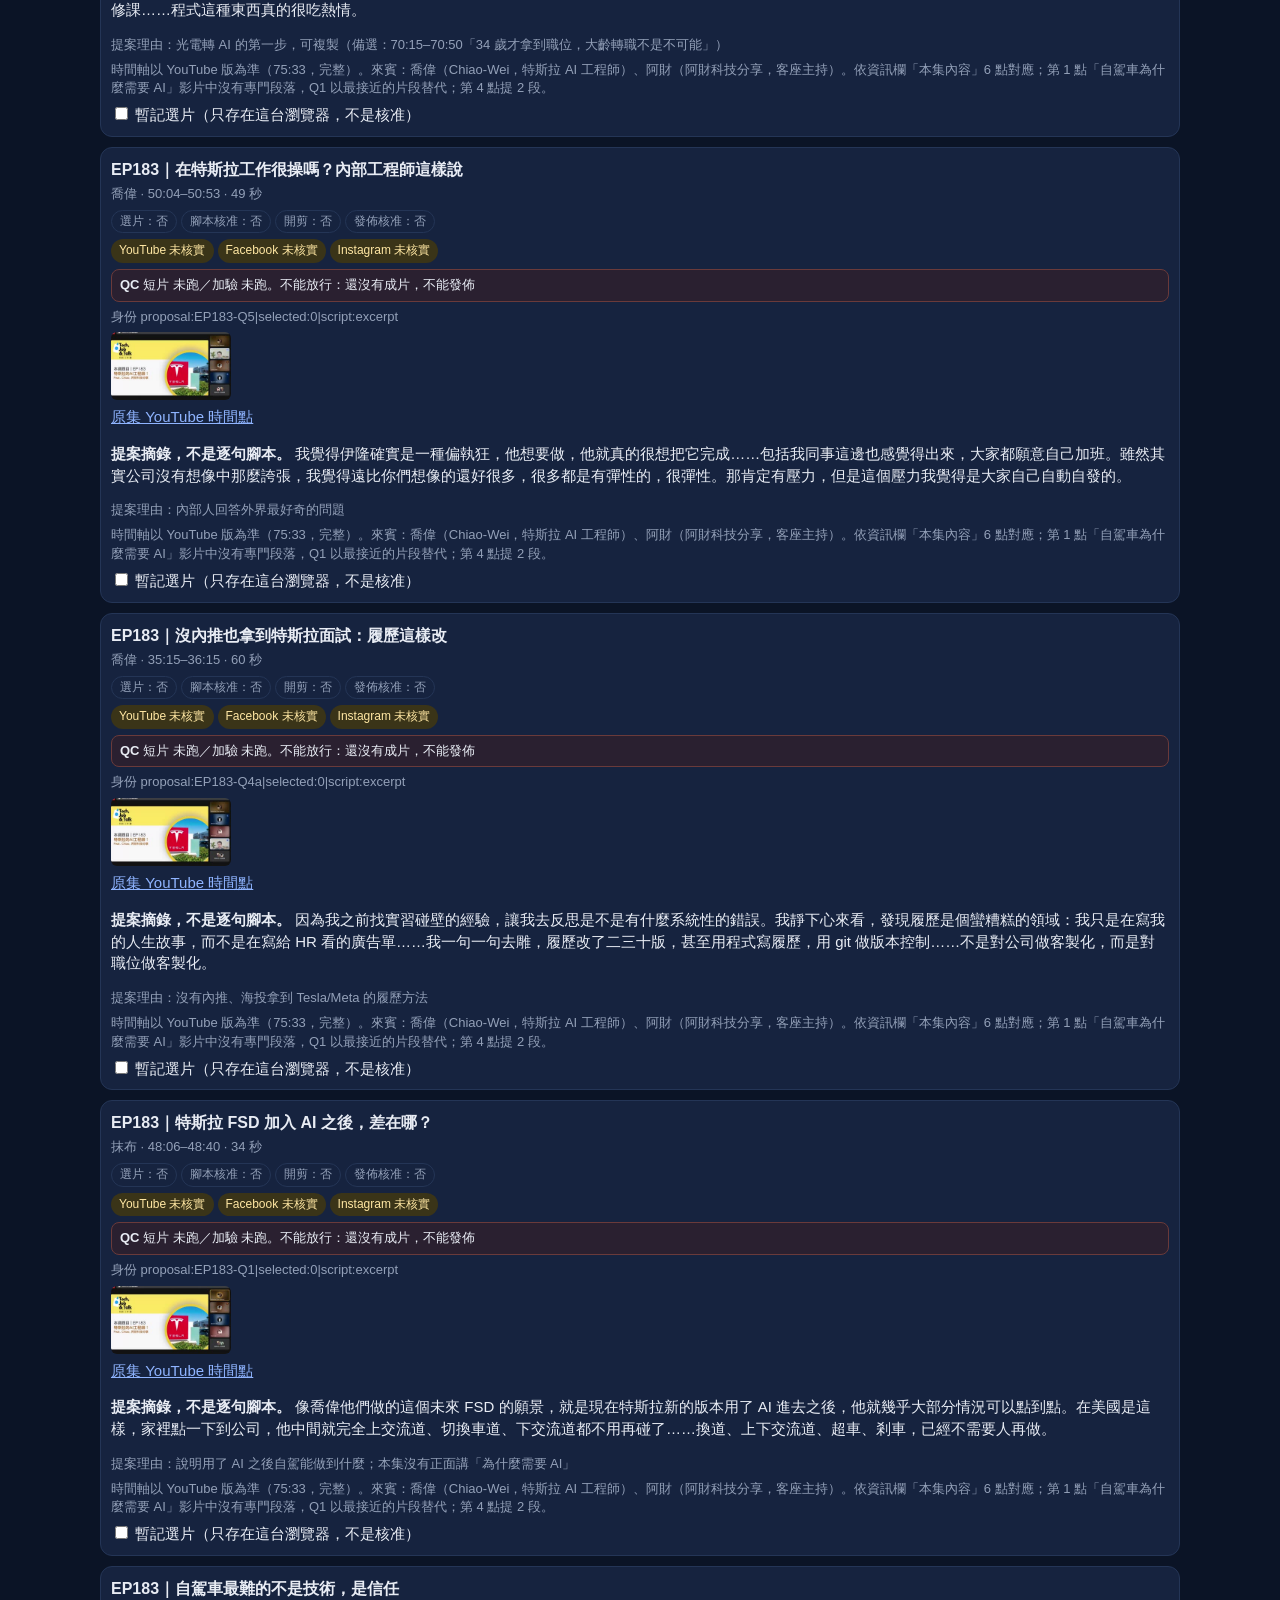
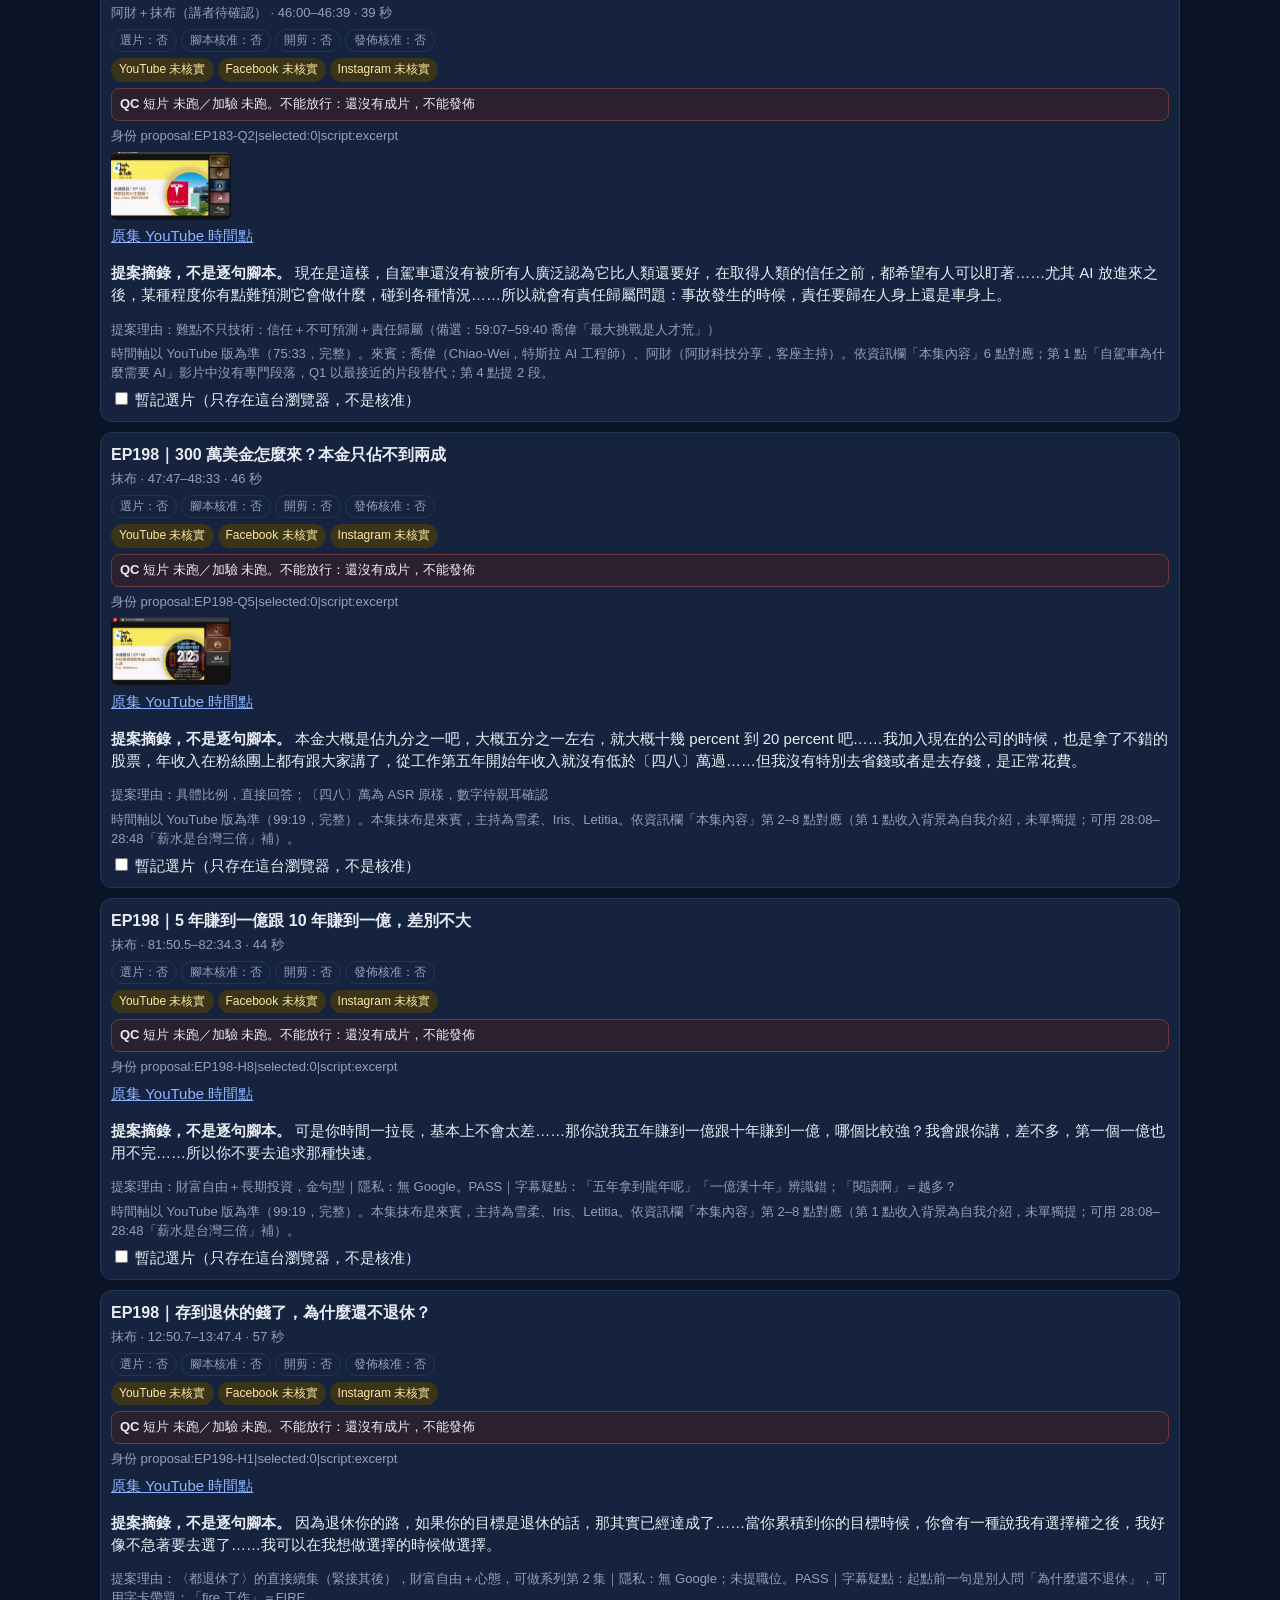
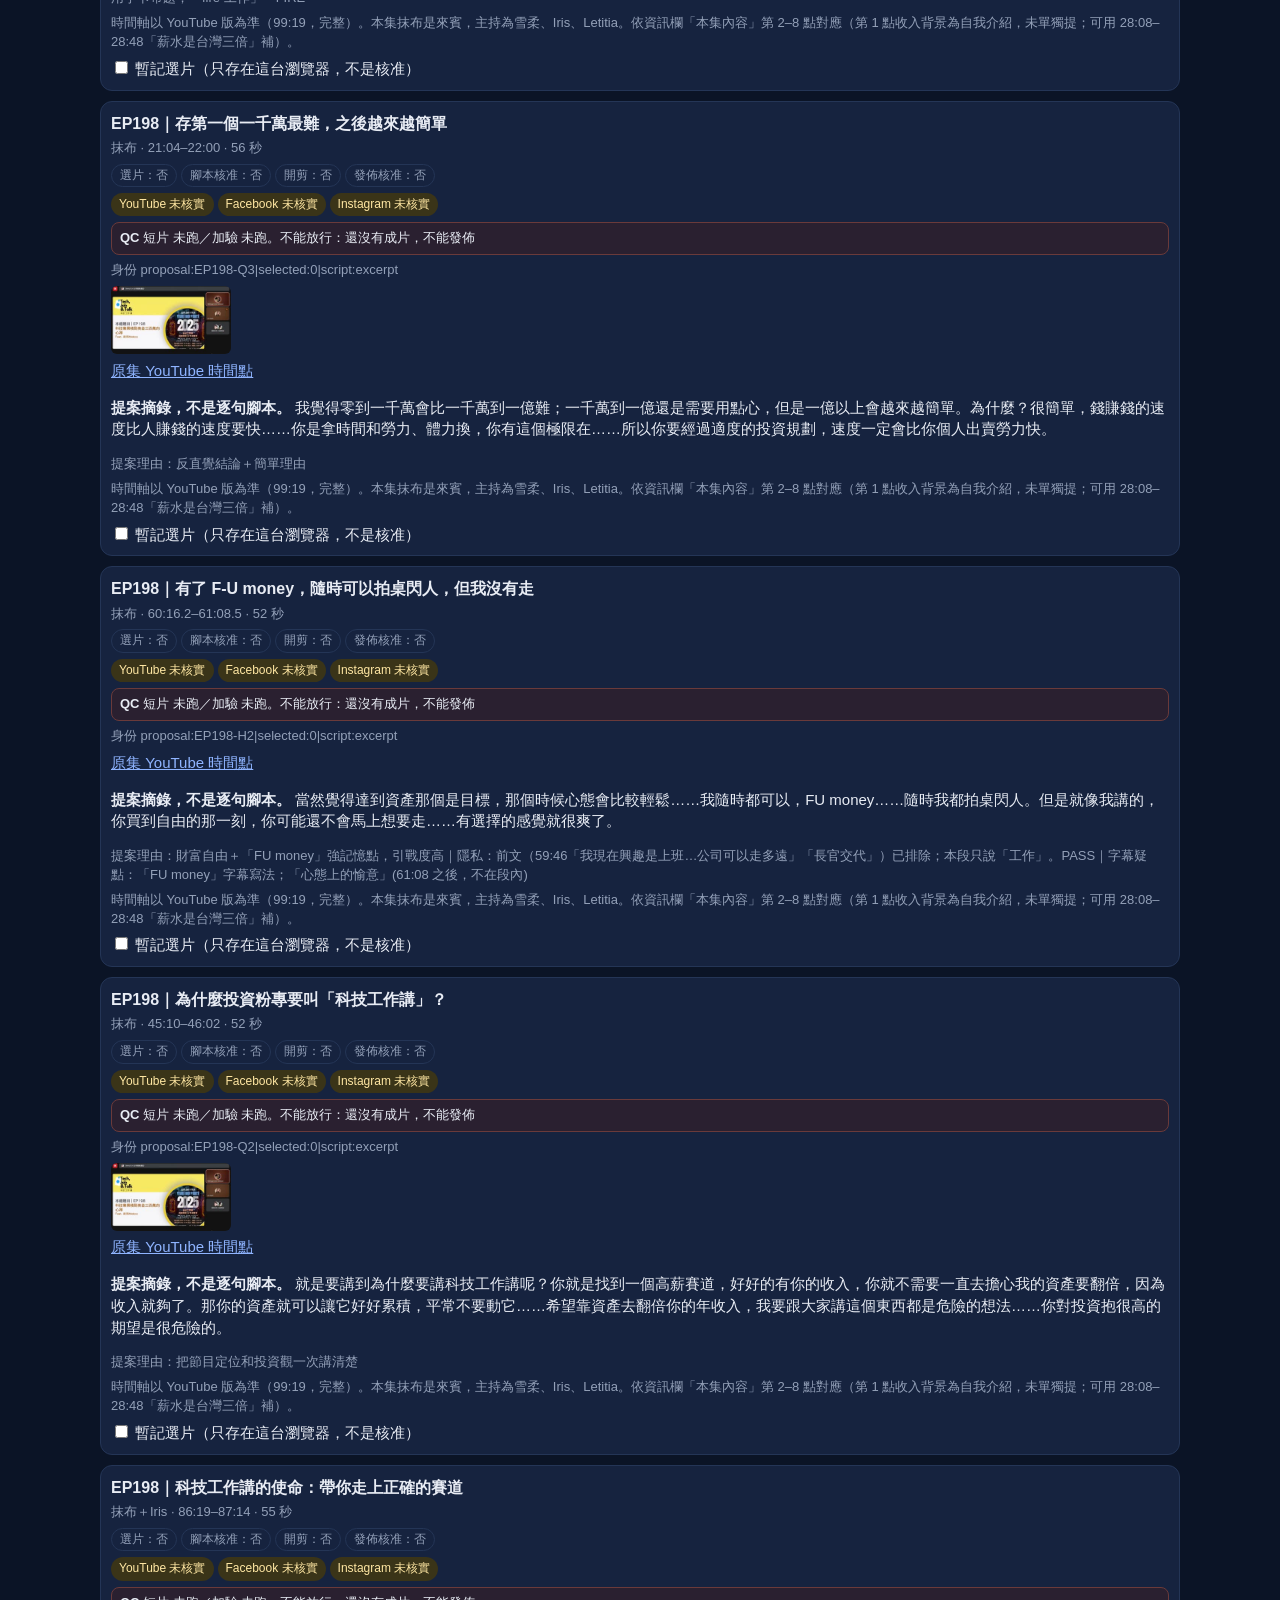
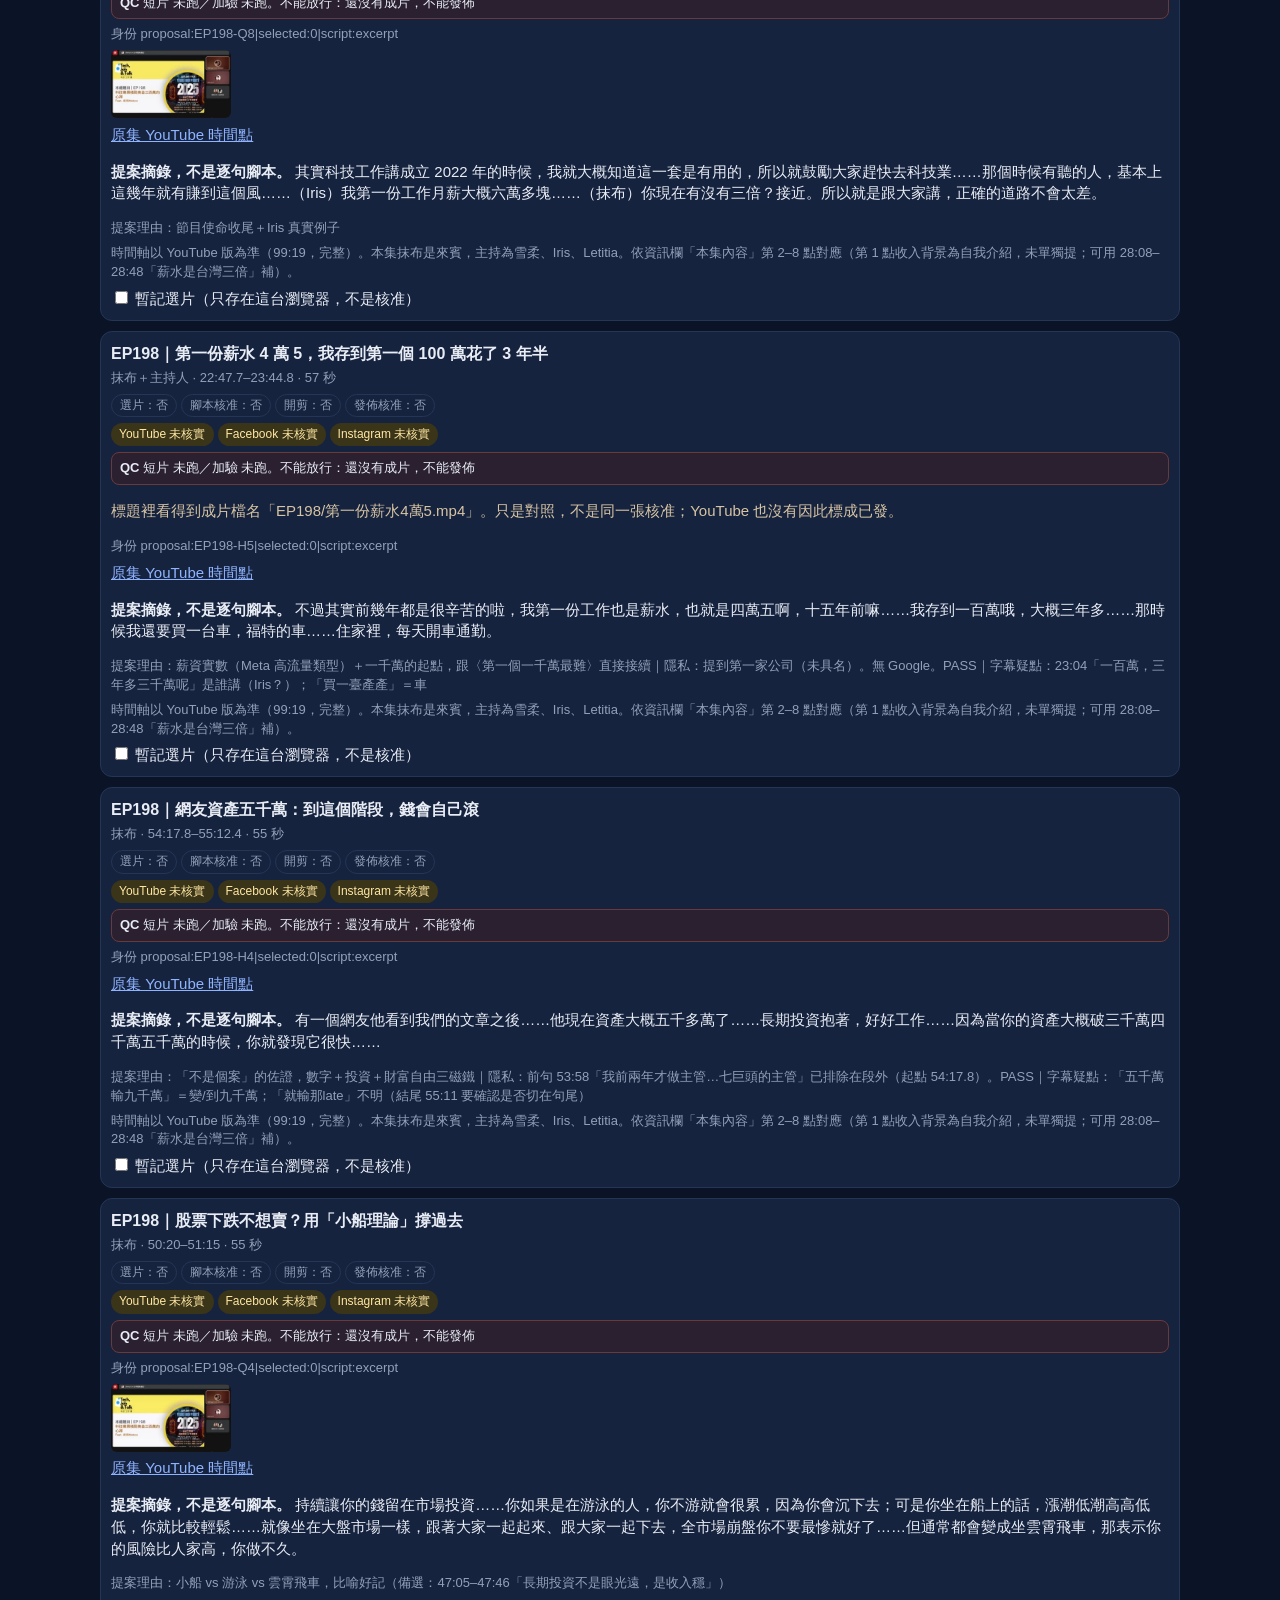
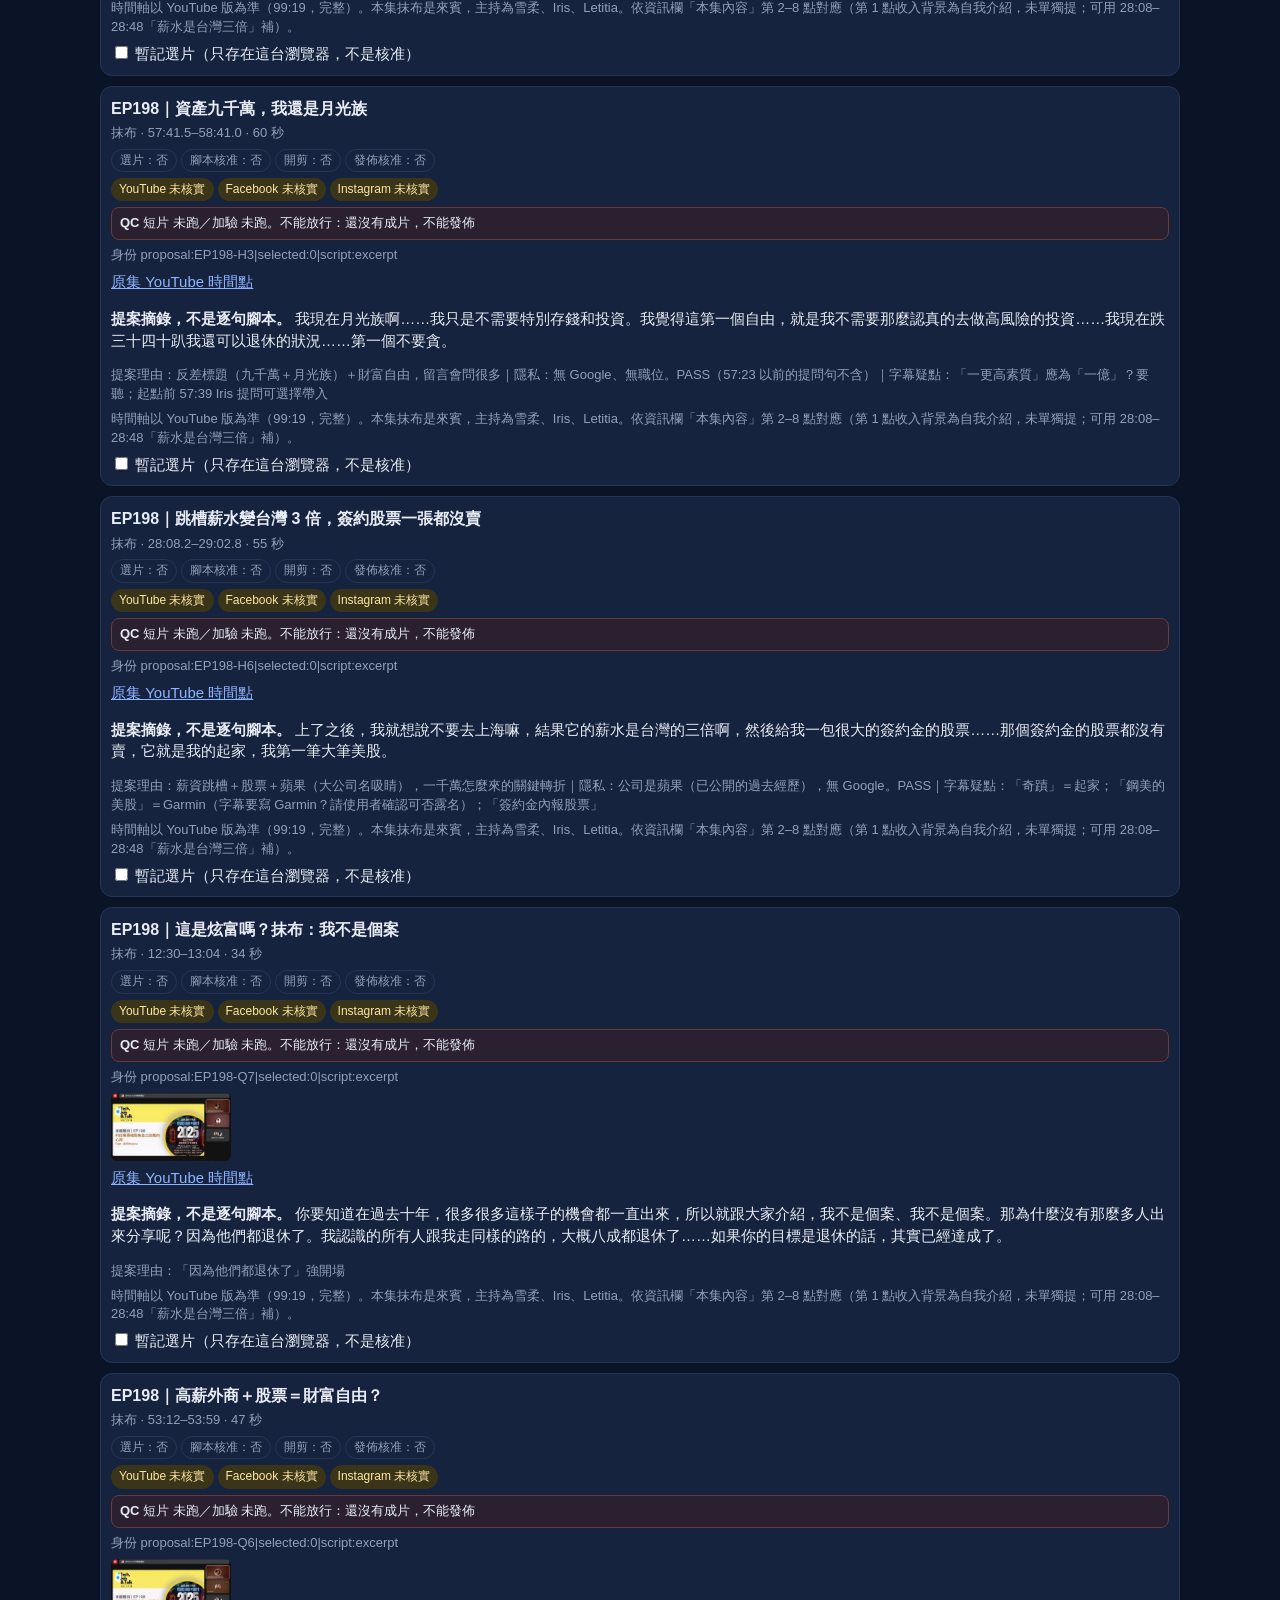
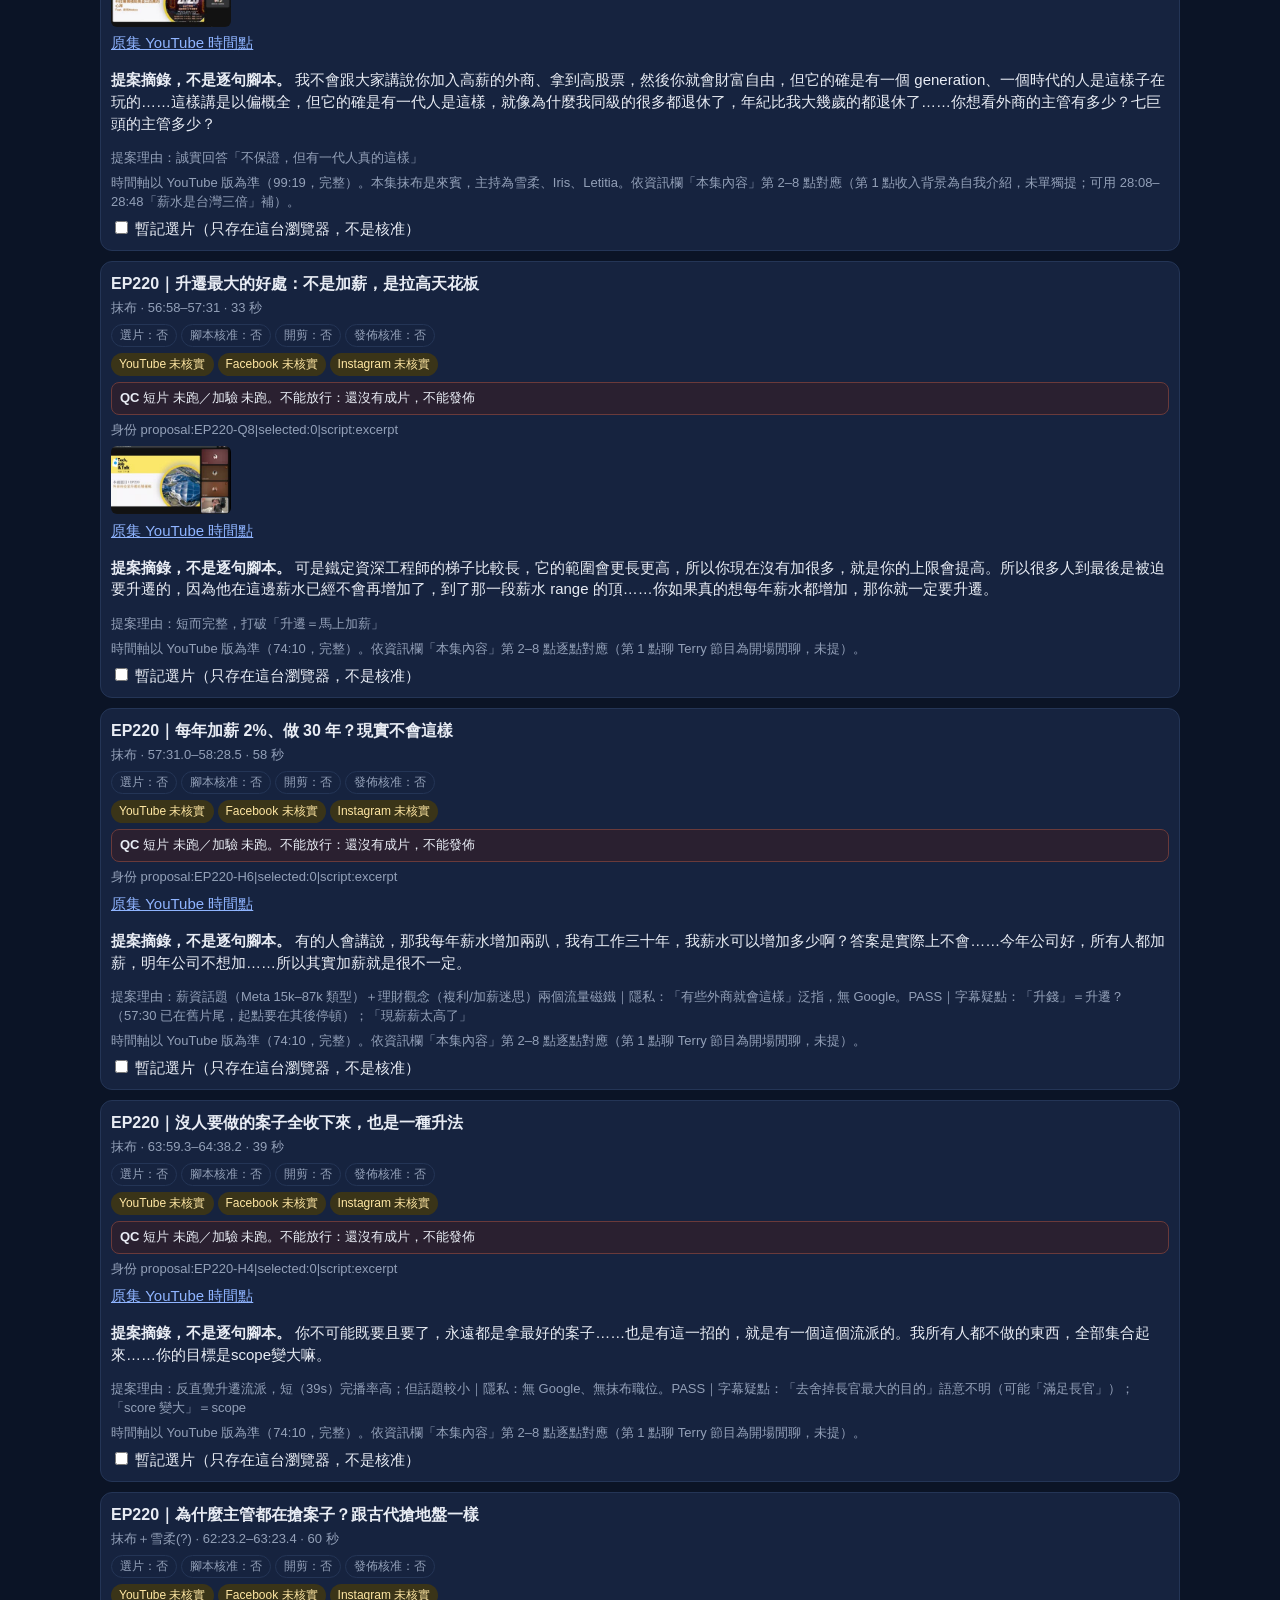
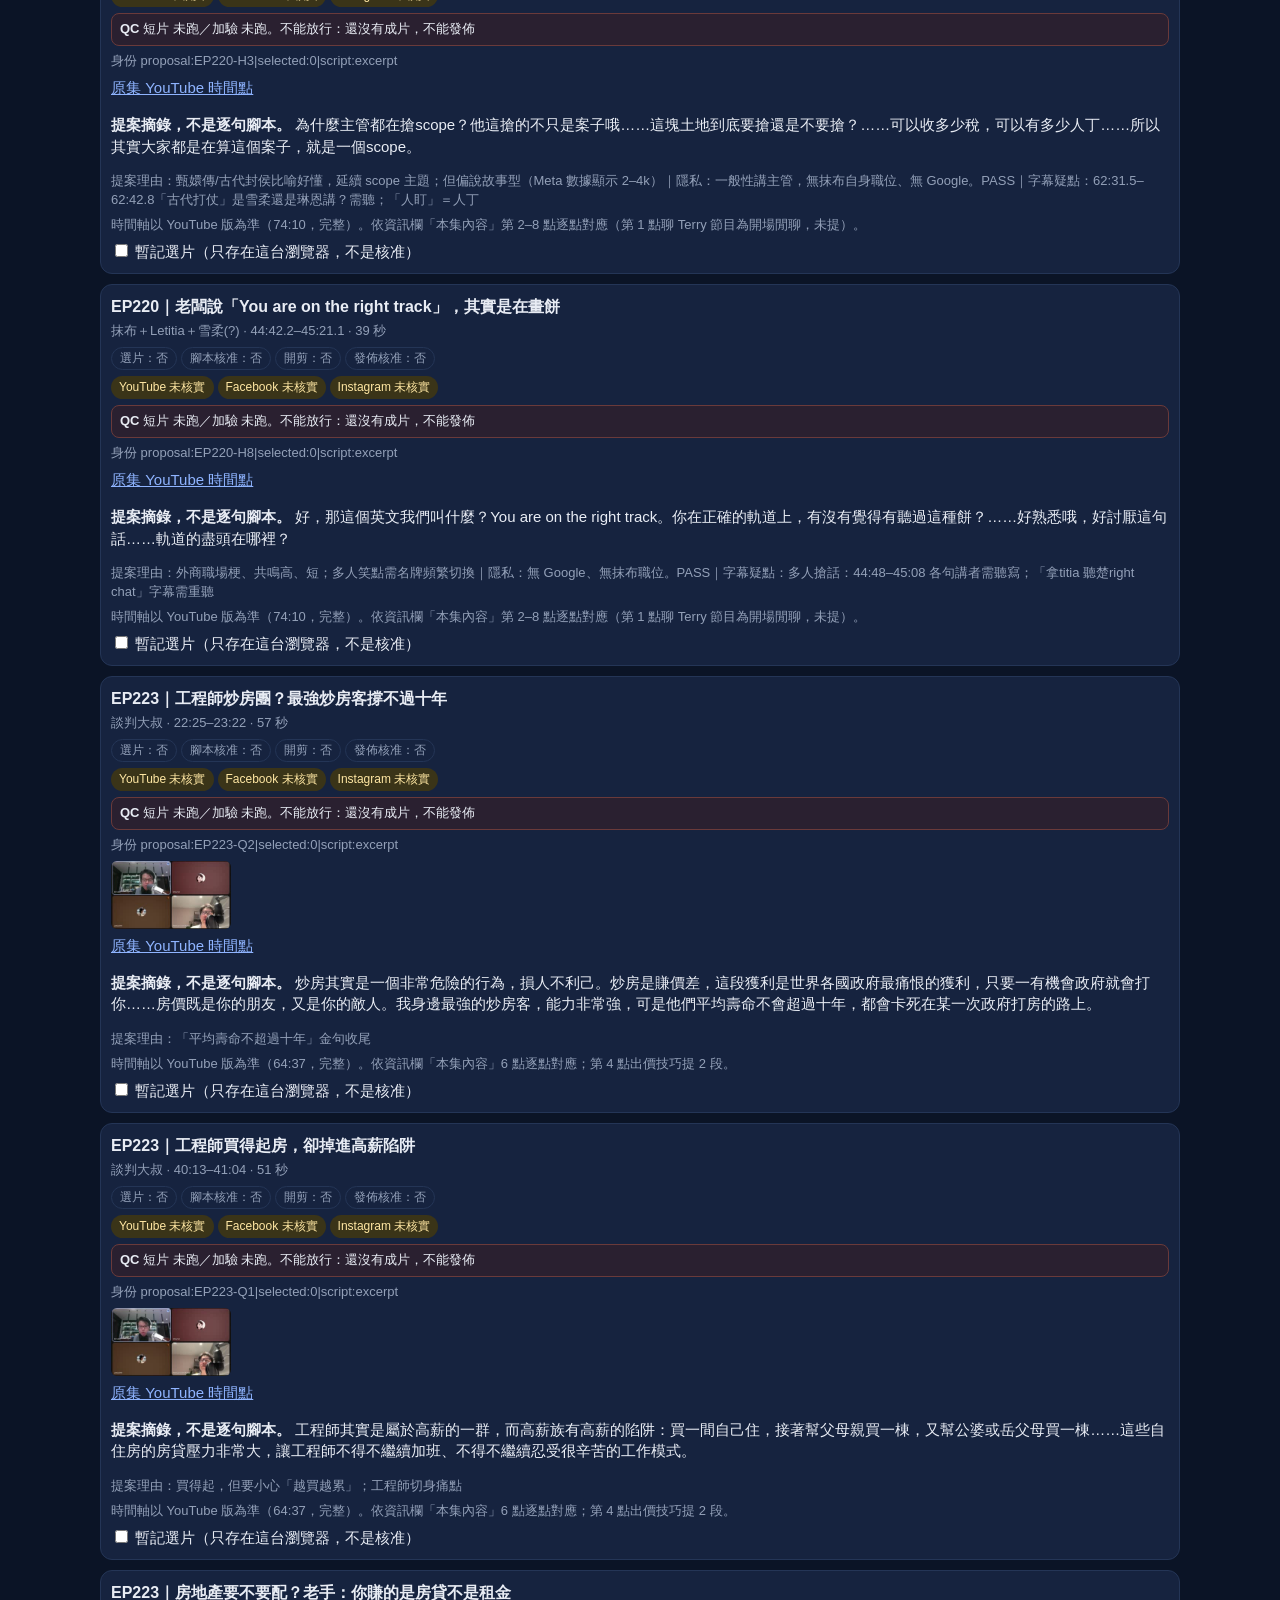
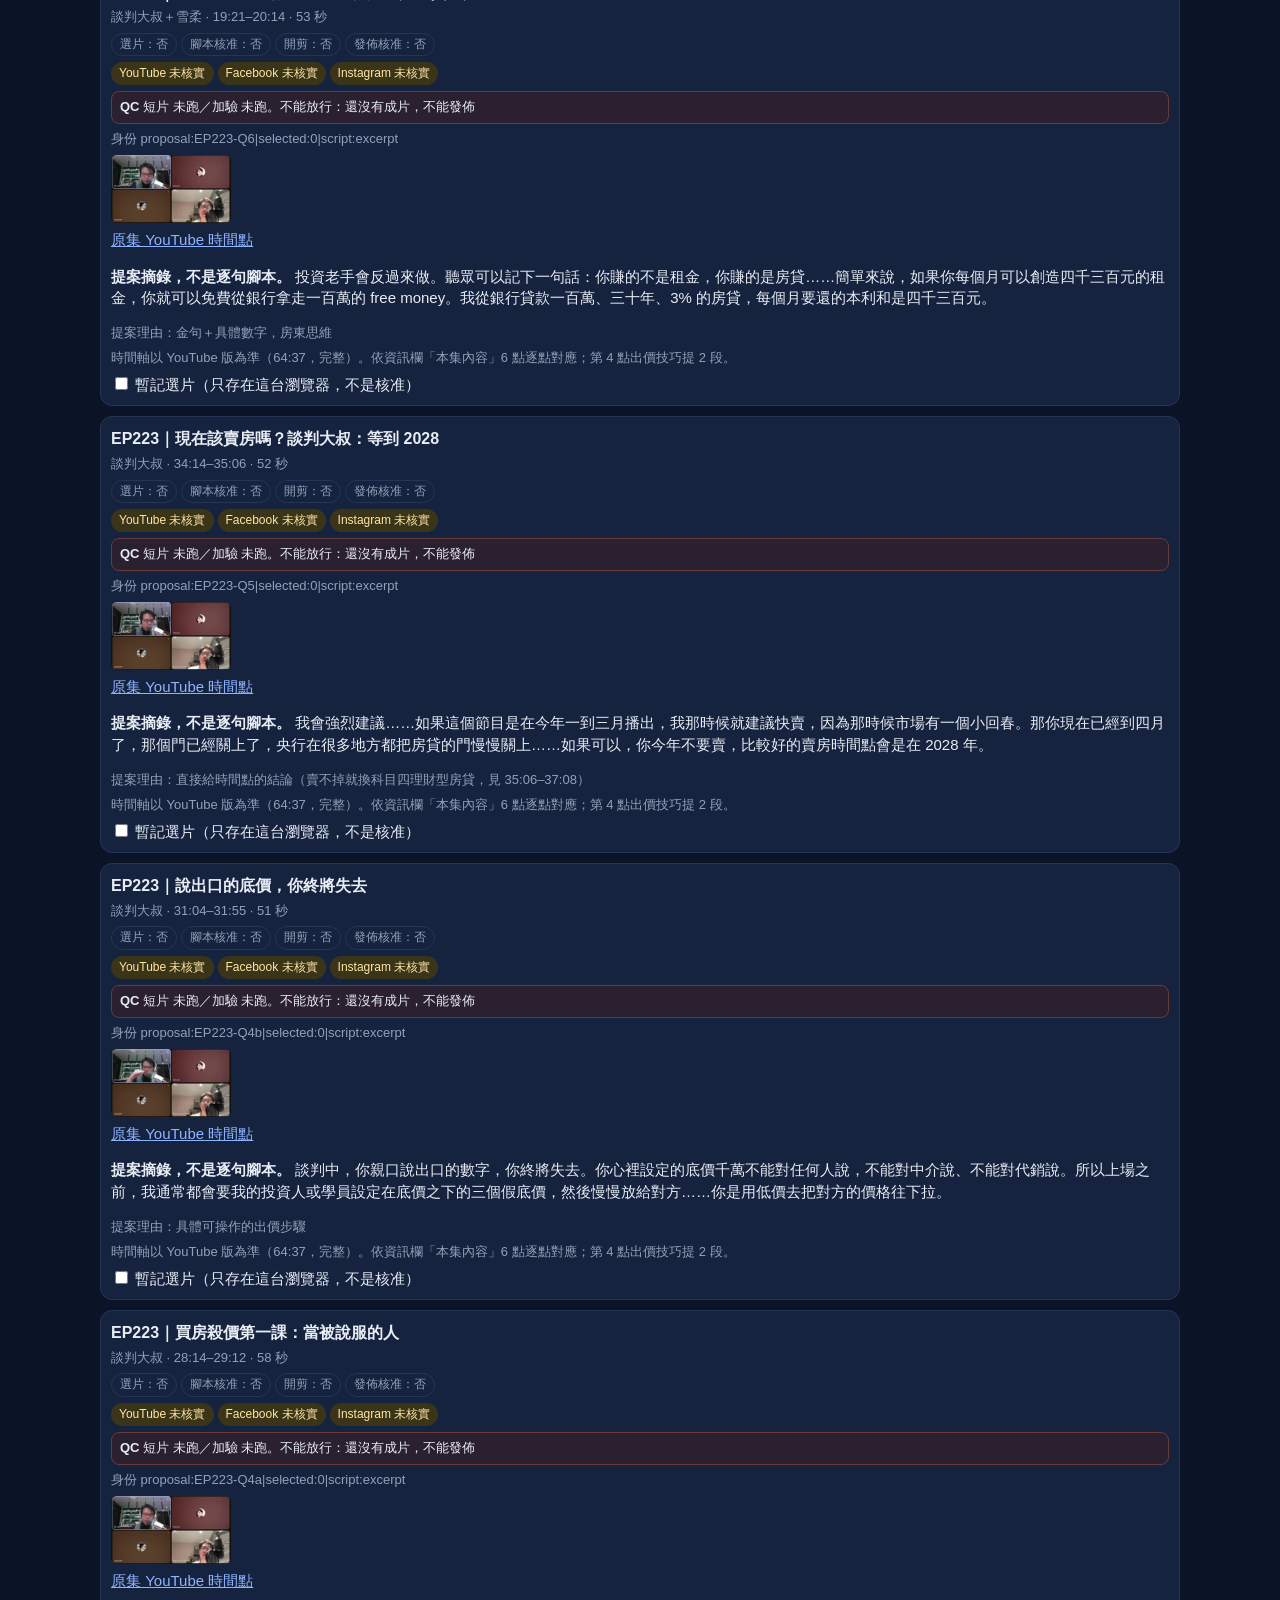
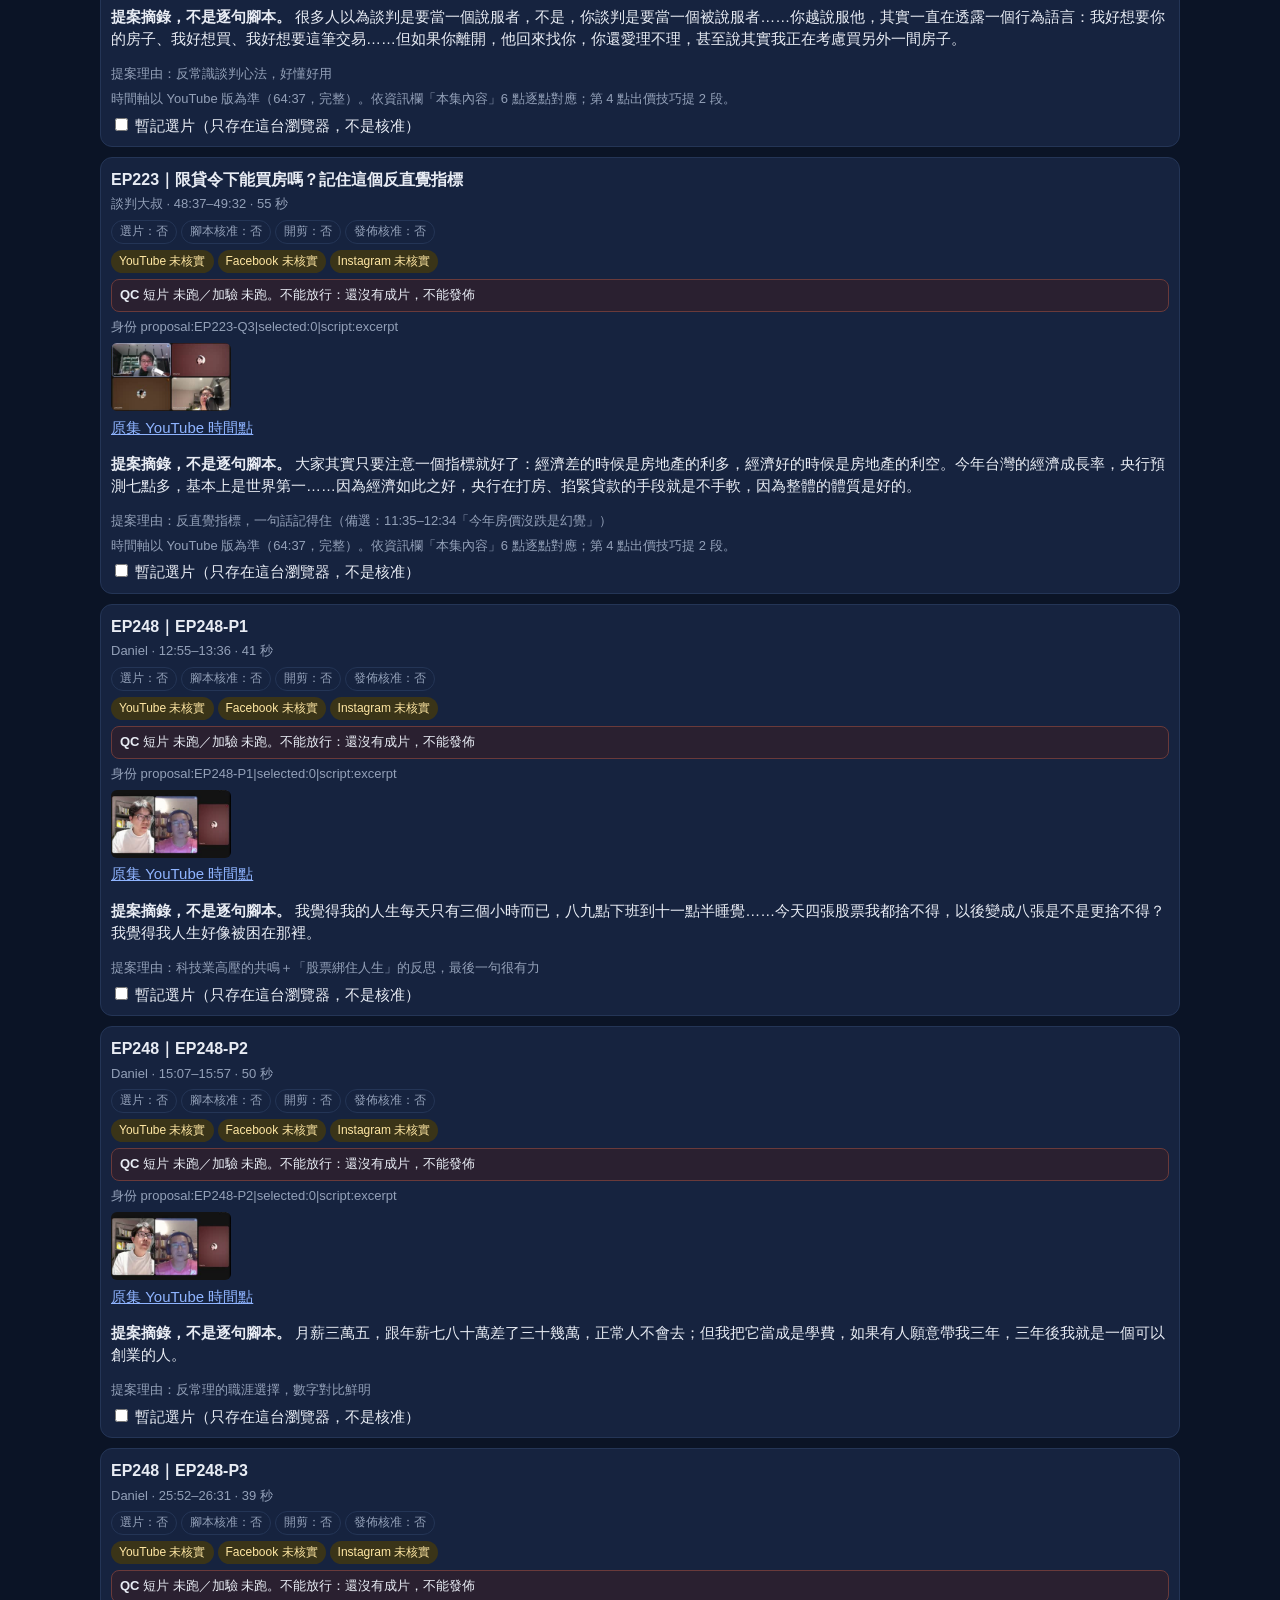
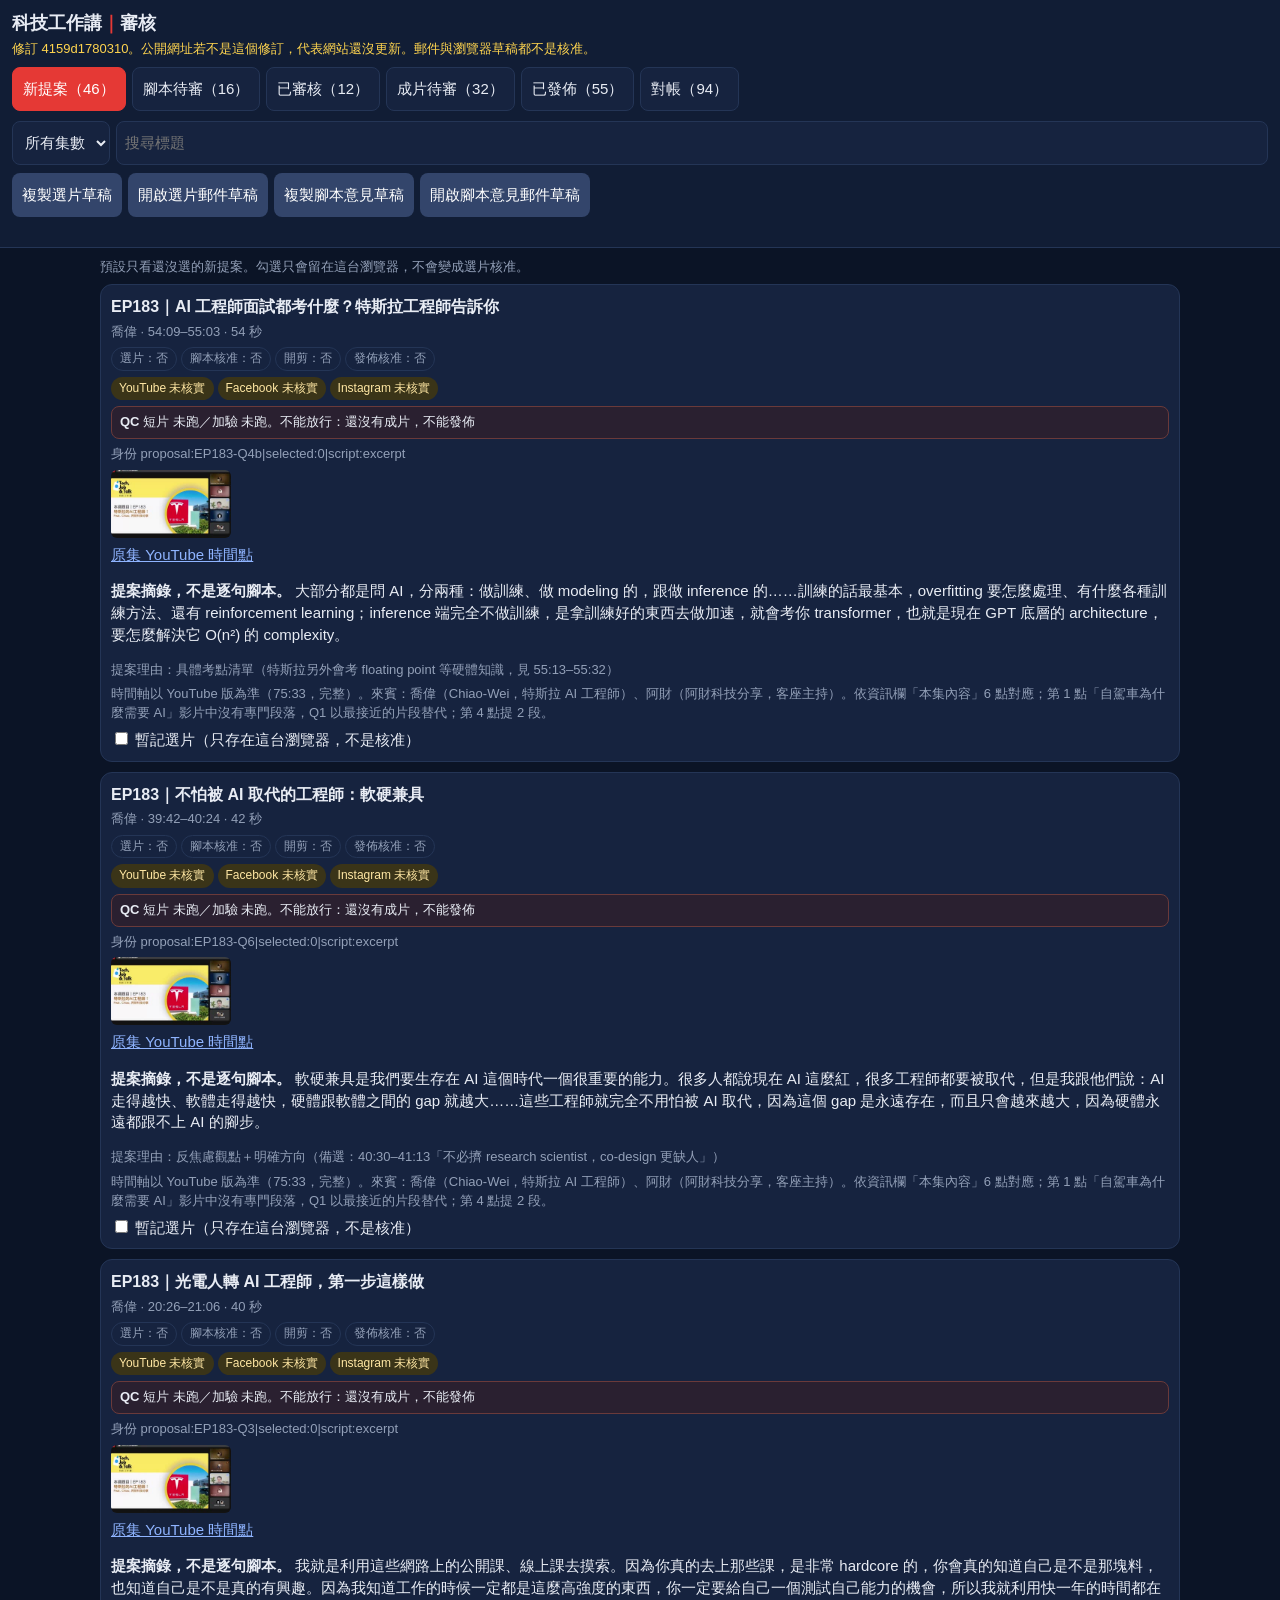
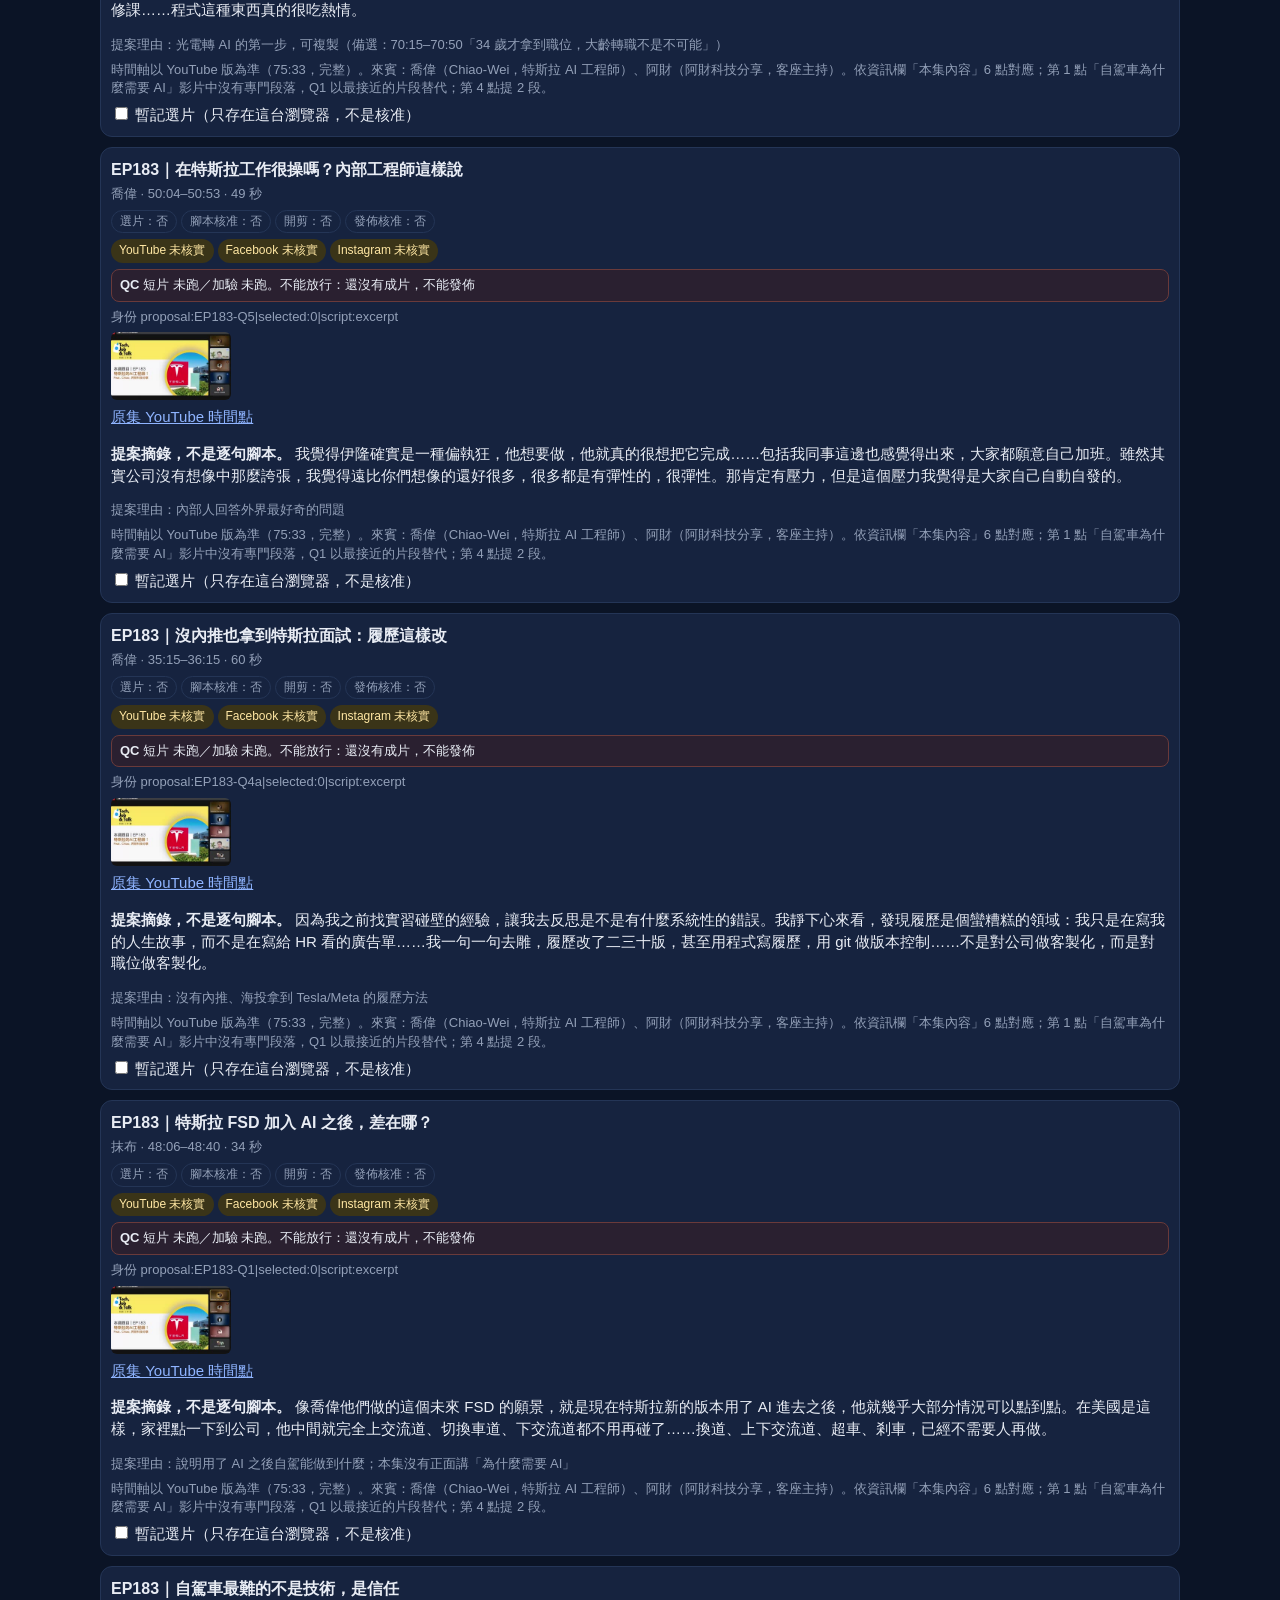
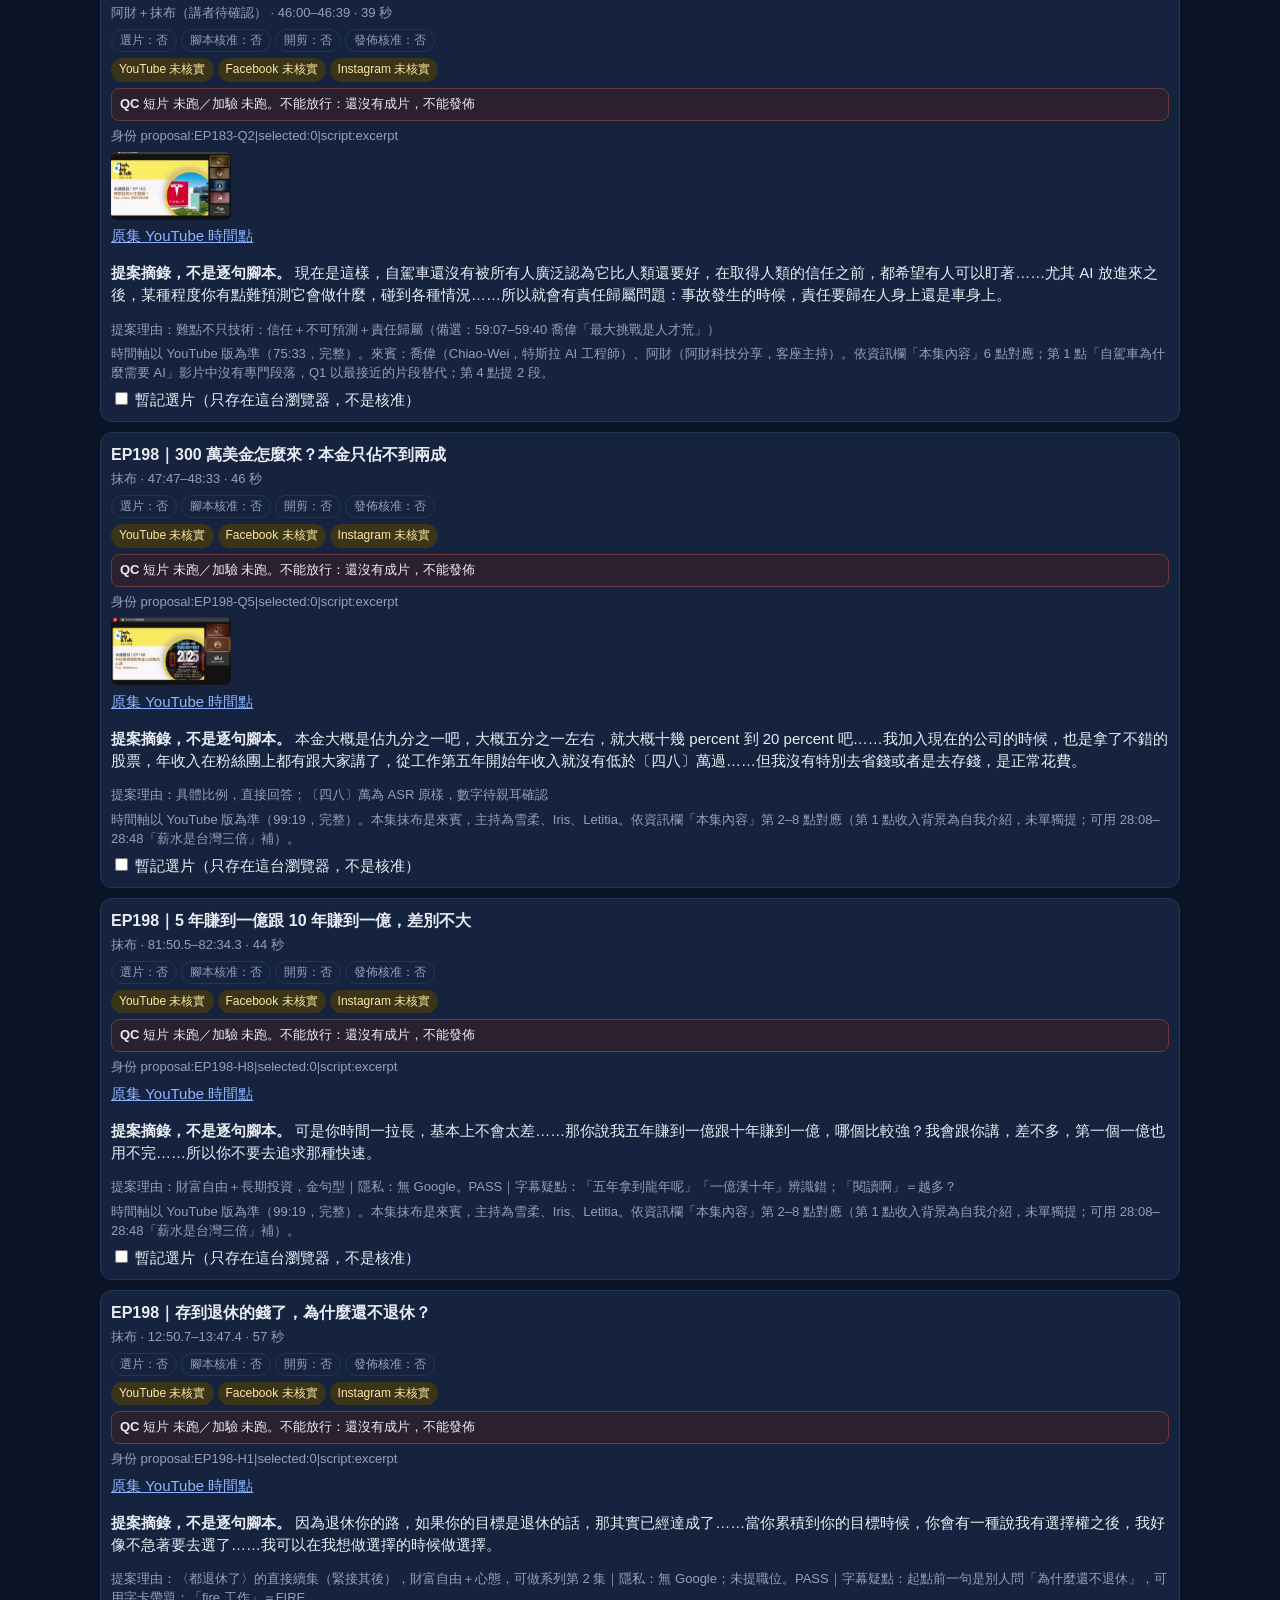
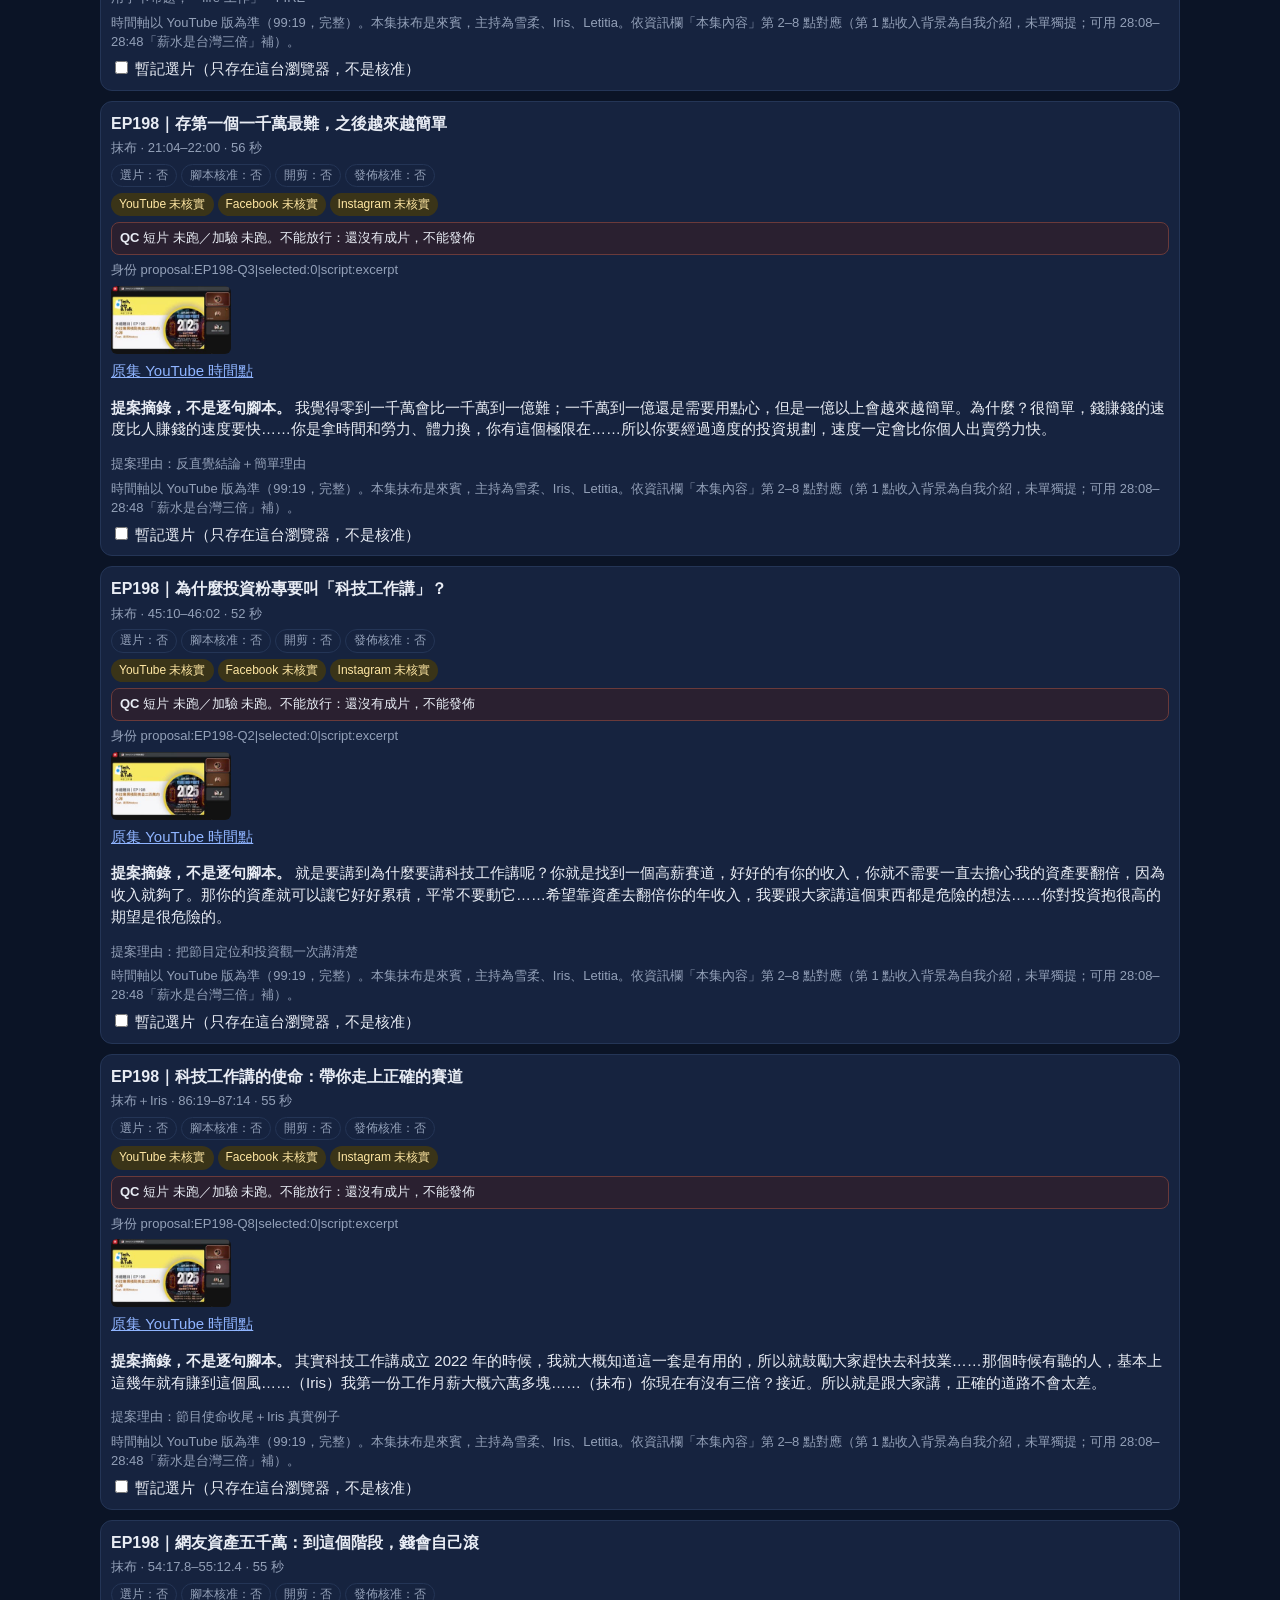
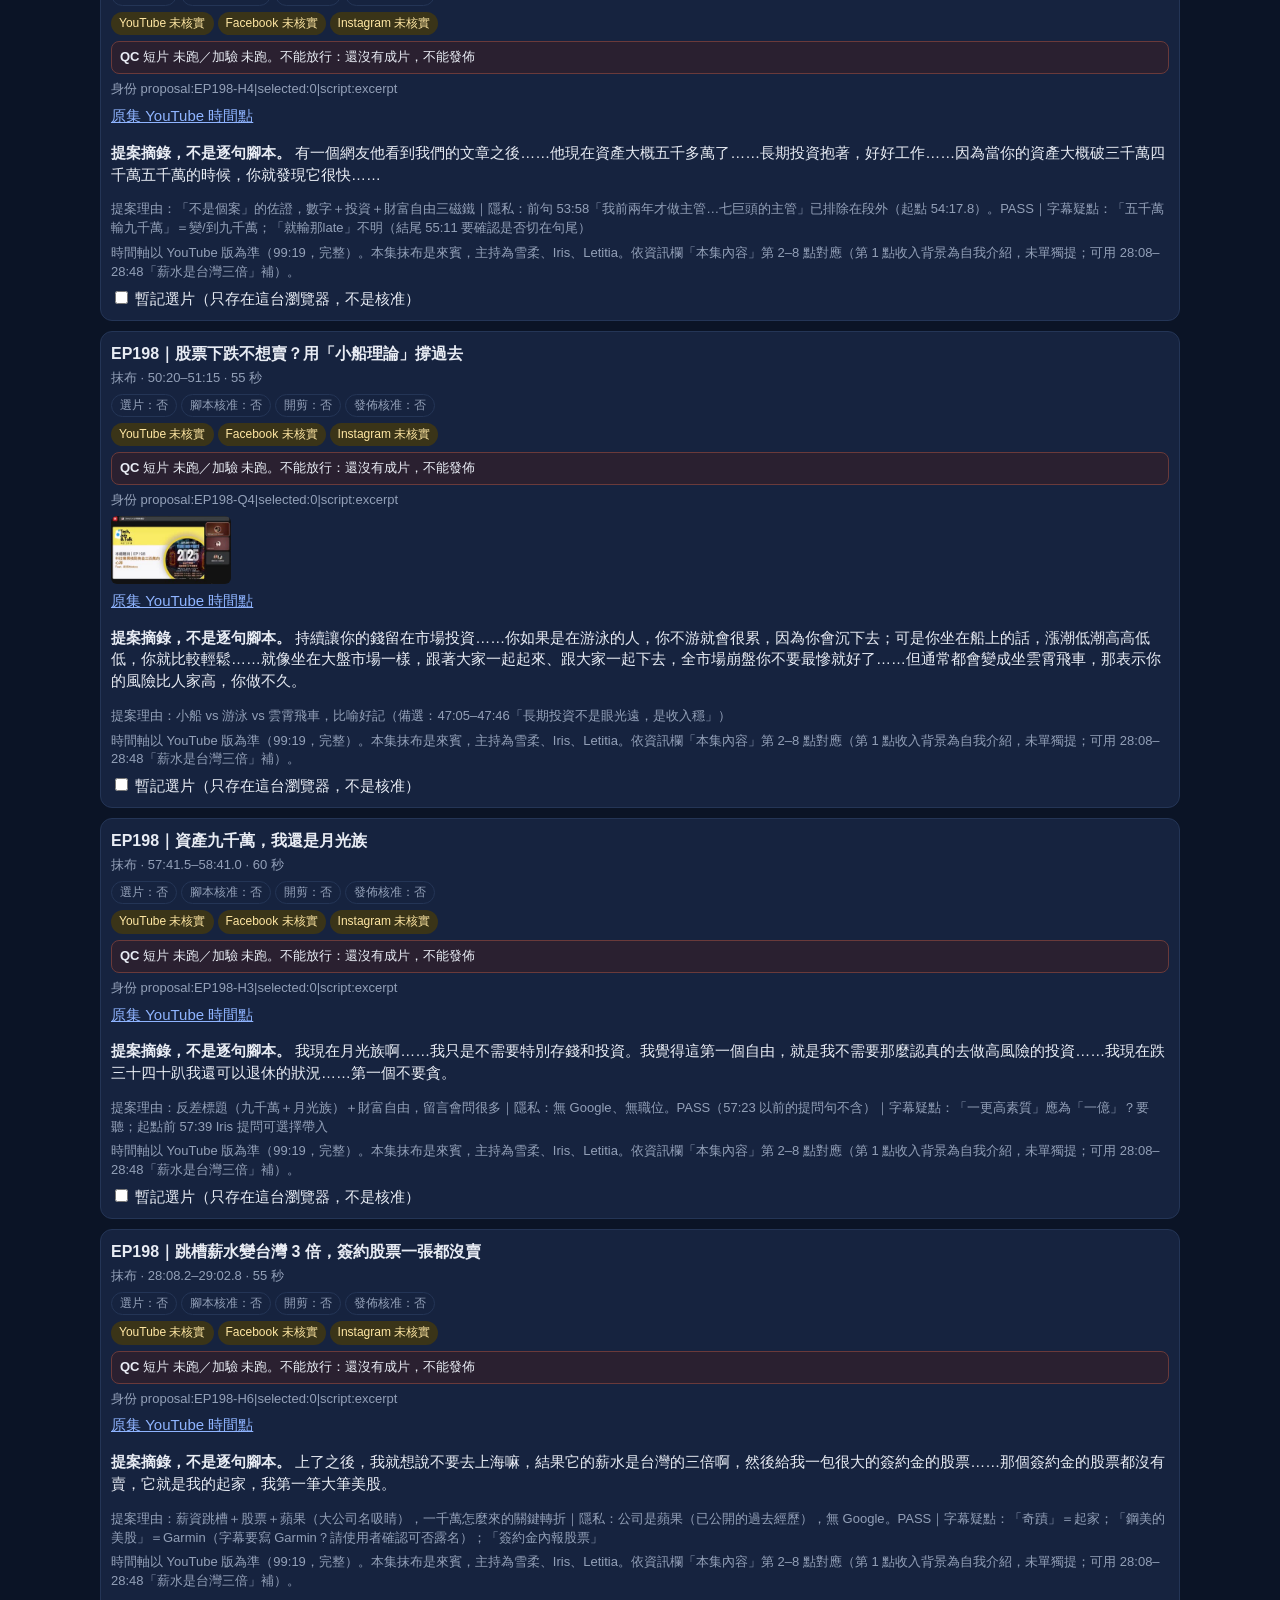
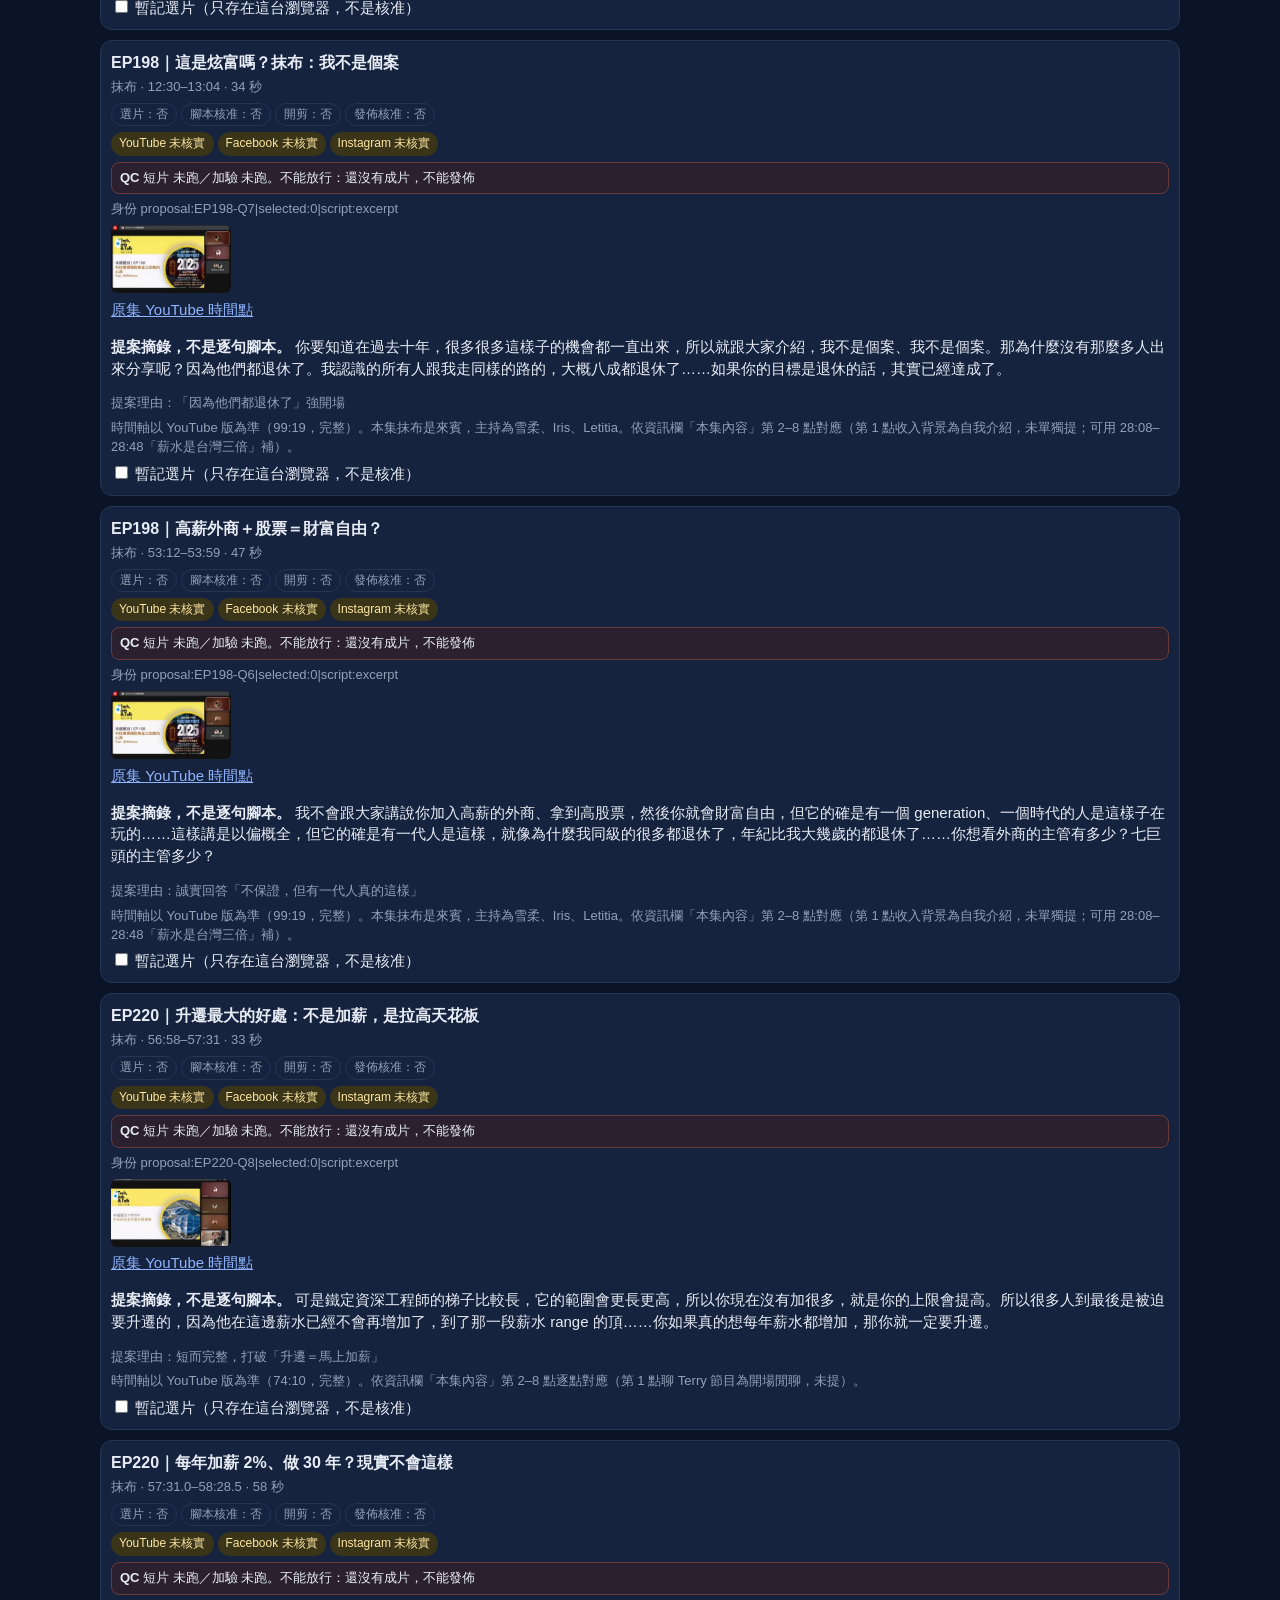
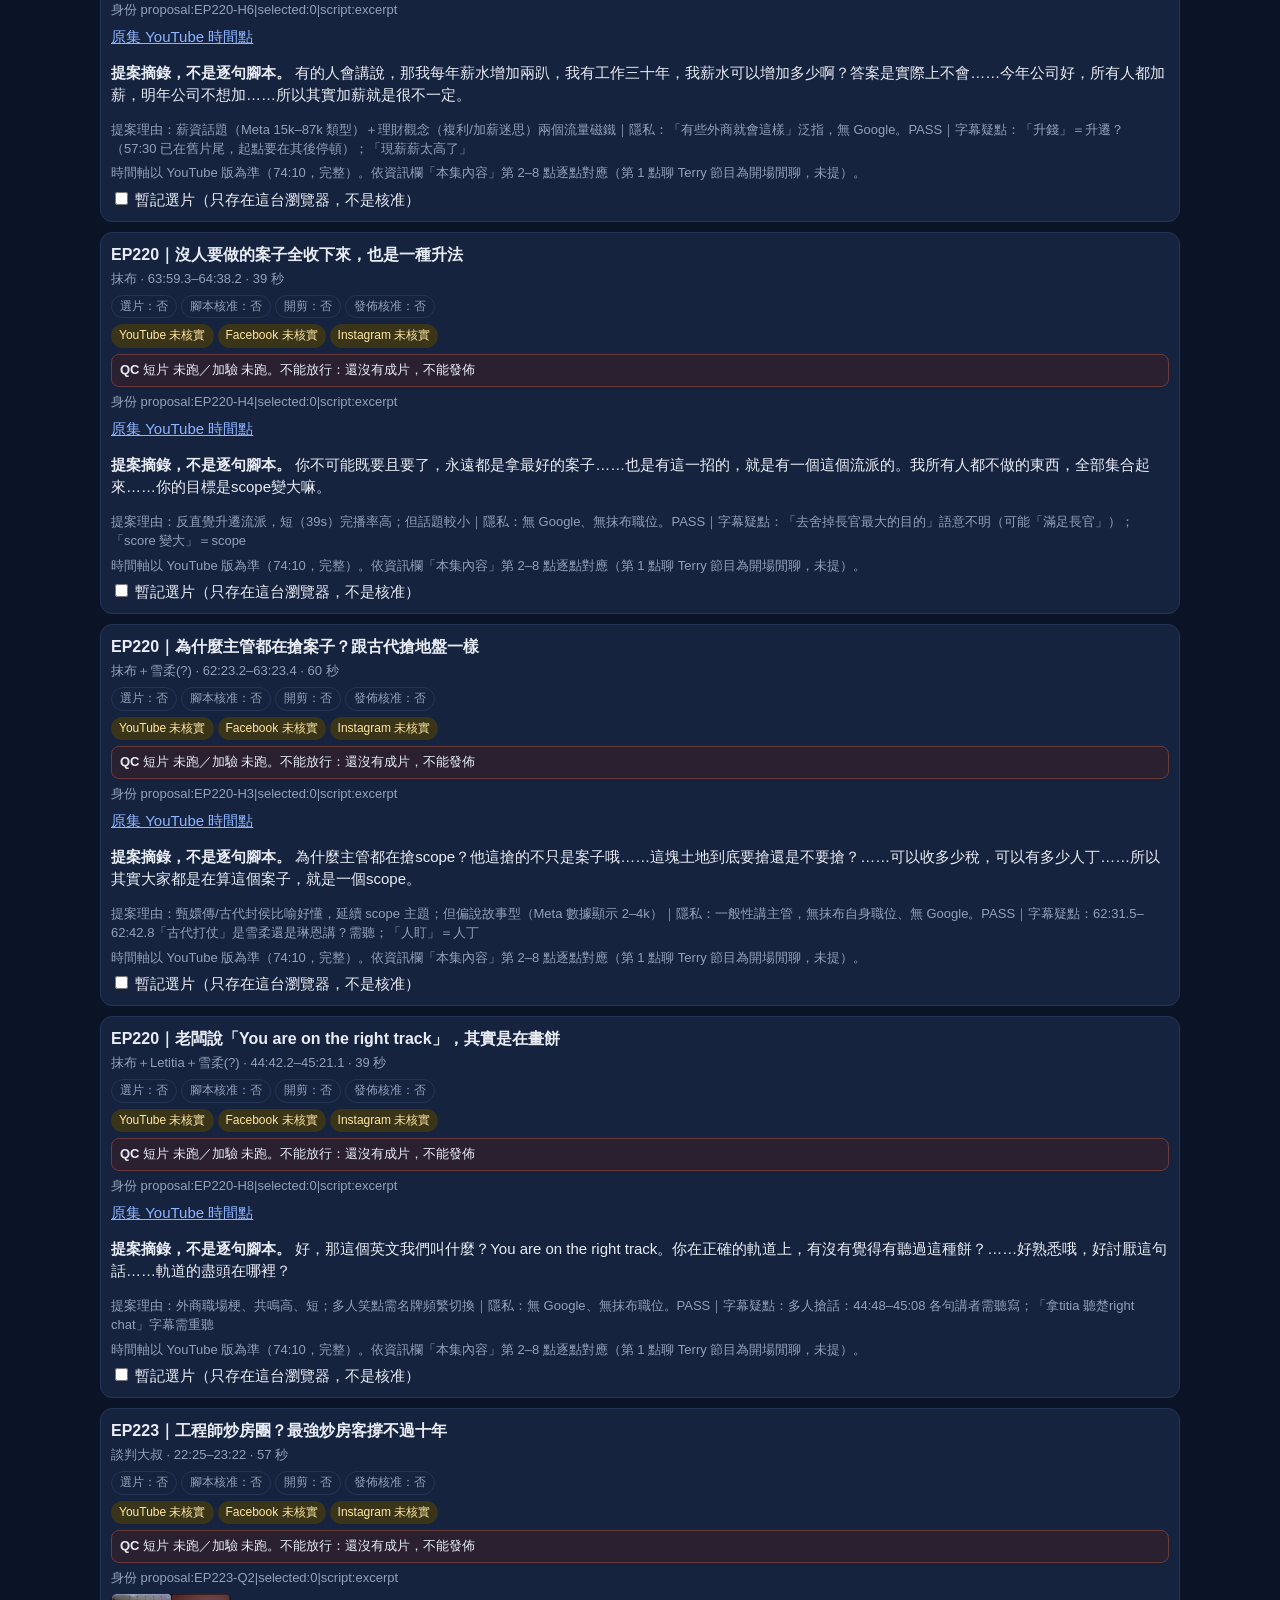
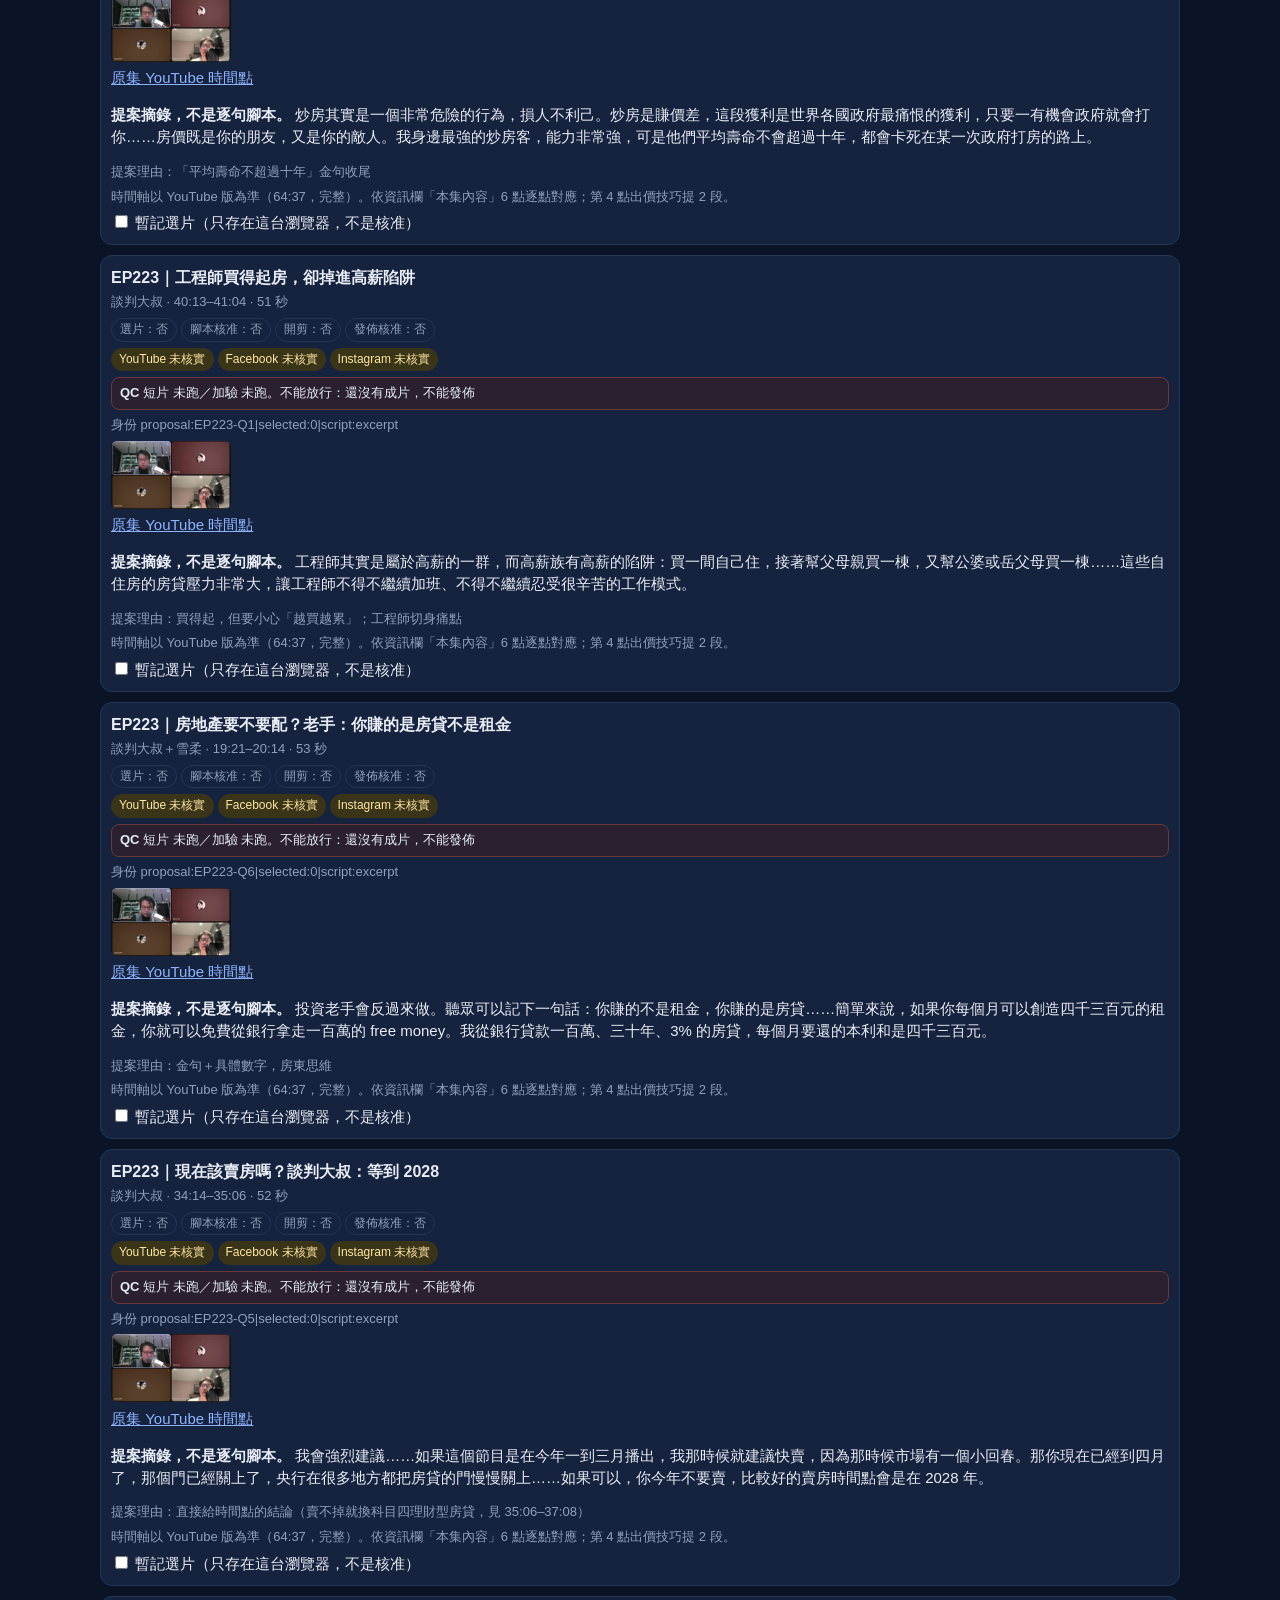
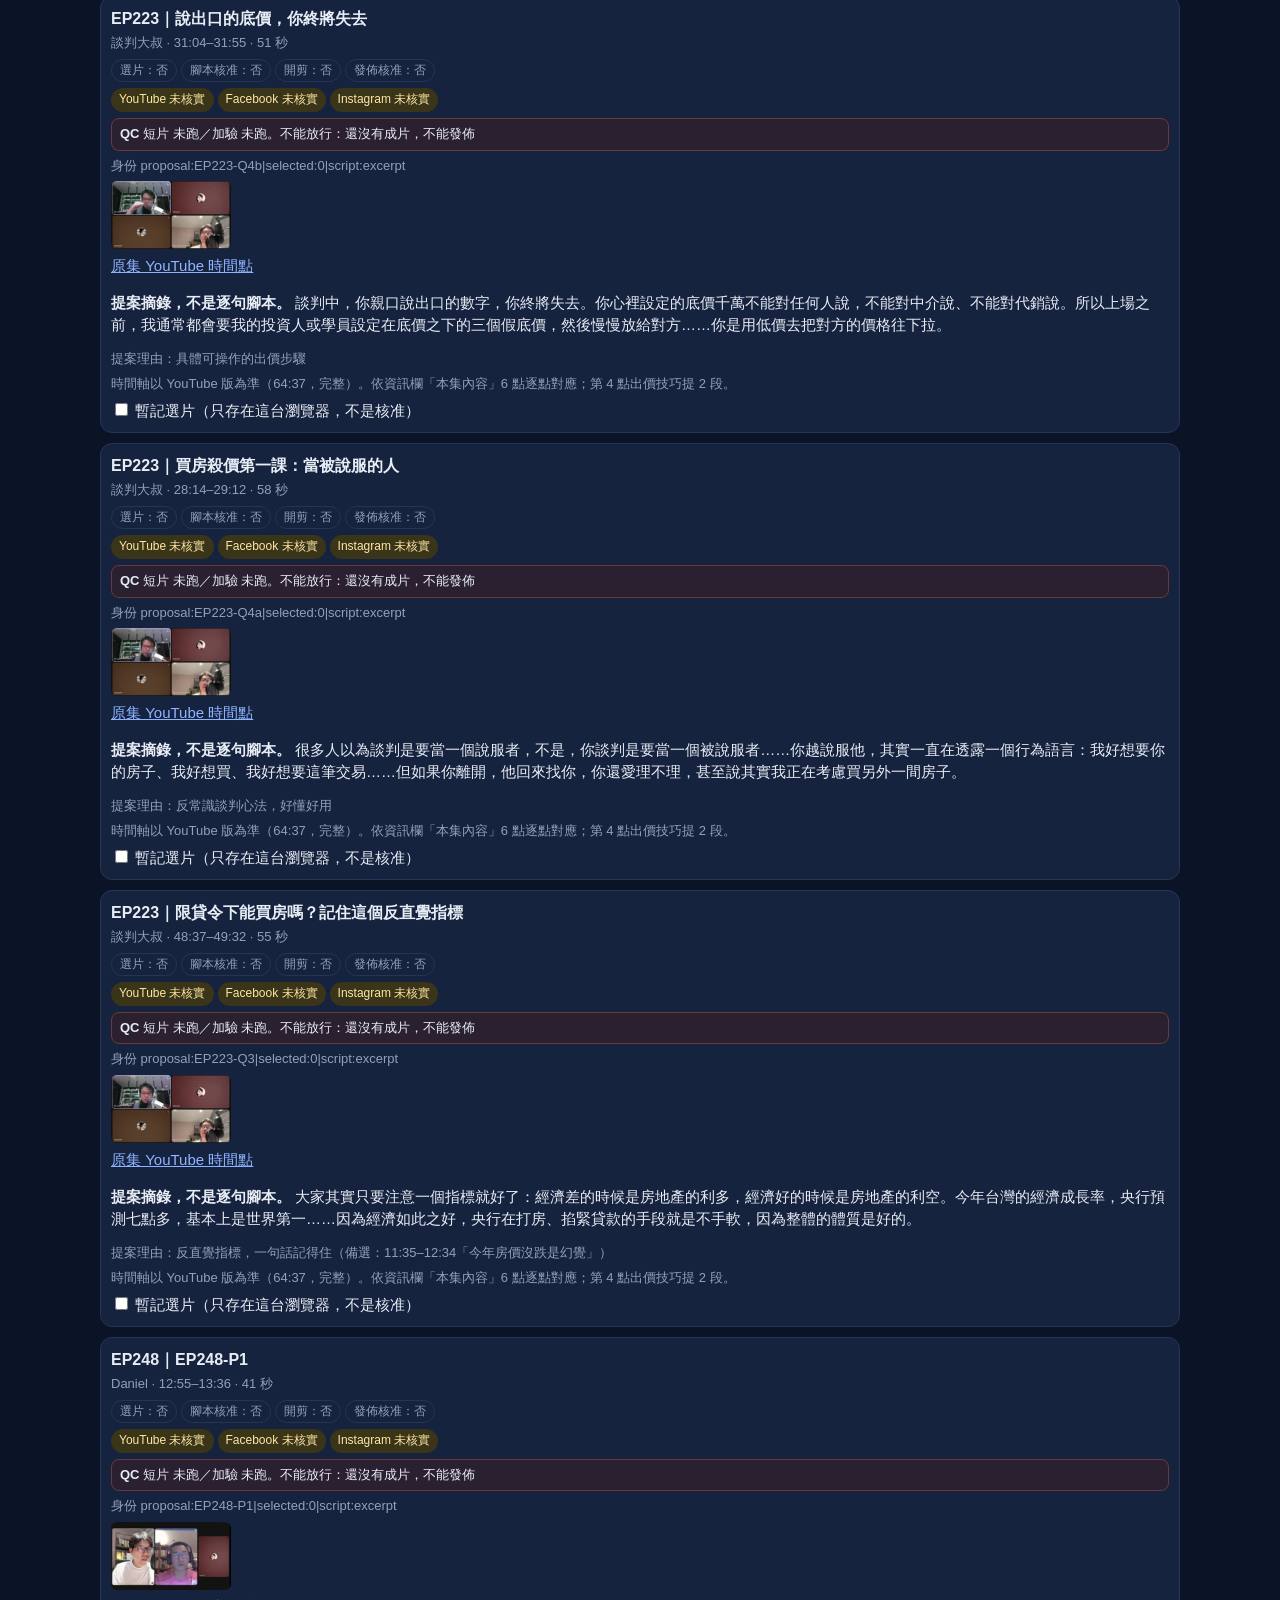
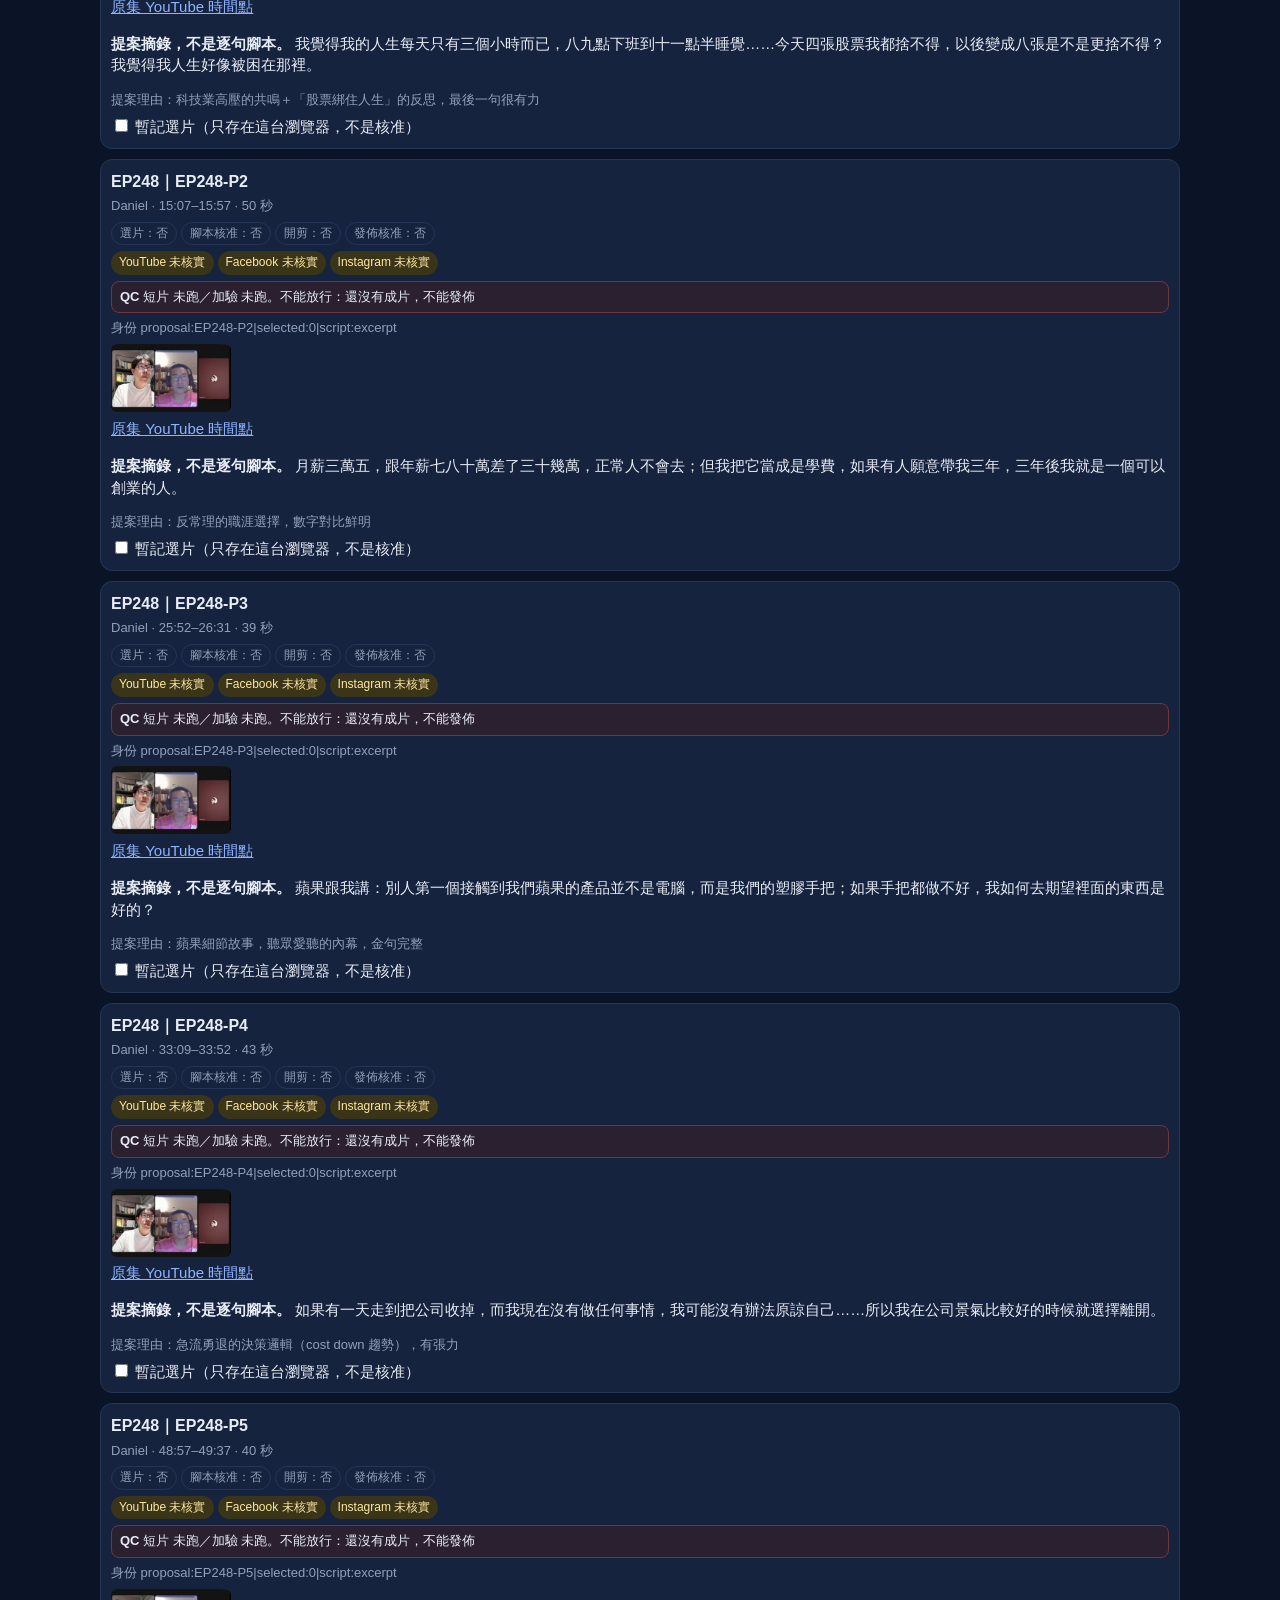
